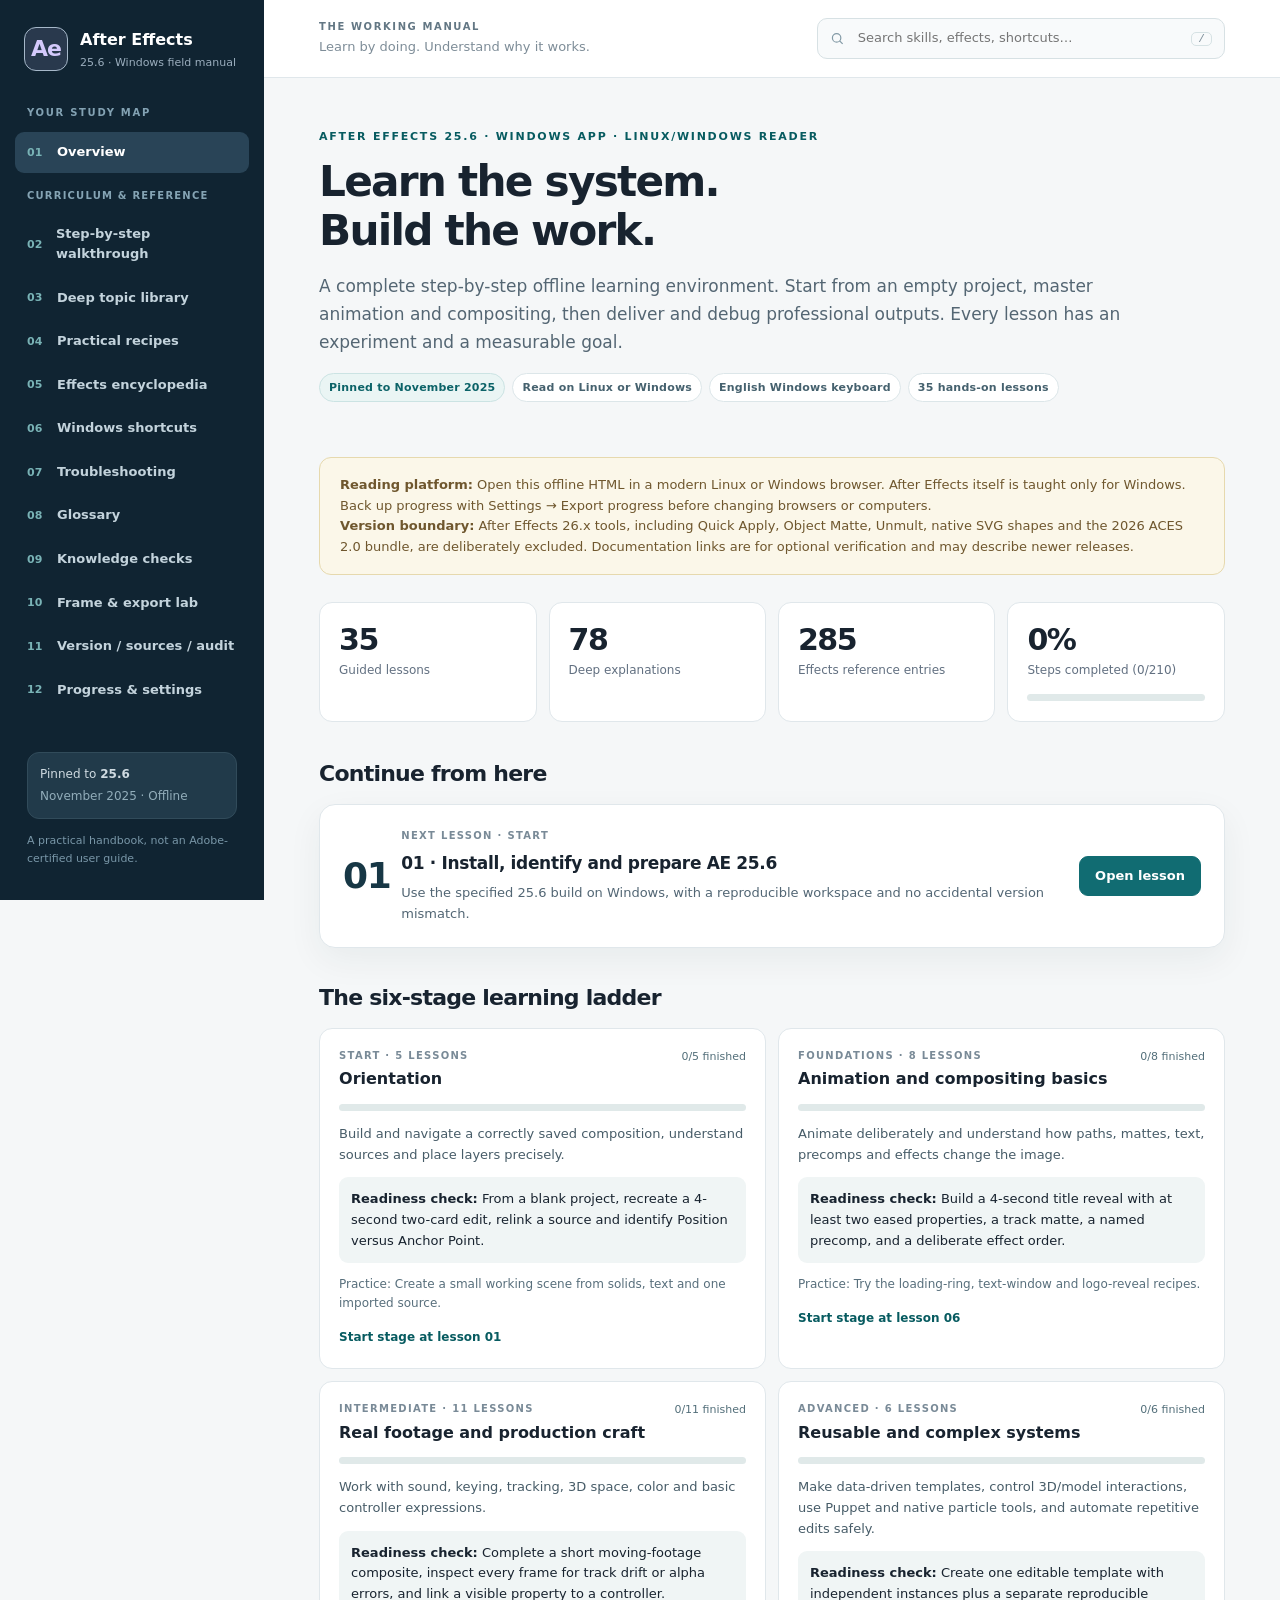
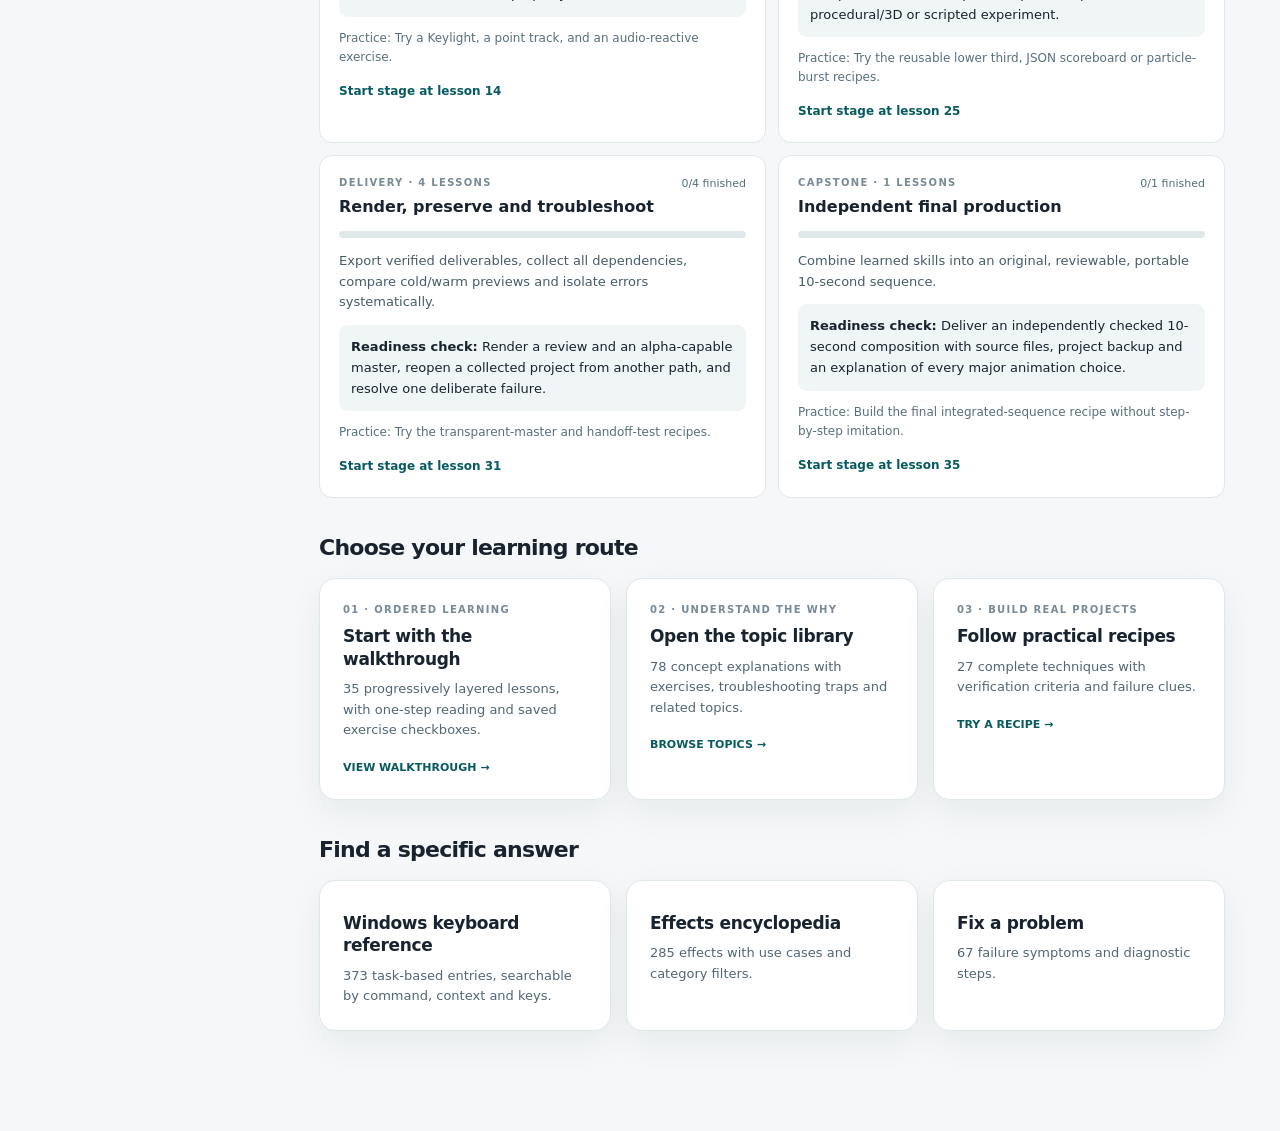
==== index.html @ 51bd1f89 "Initial commit: After Effects 25.6 Windows Manual" ====
<!DOCTYPE html>
<html lang="en">
<head>
<meta charset="utf-8">
<meta name="viewport" content="width=device-width,initial-scale=1">
<meta name="color-scheme" content="light">
<meta name="description" content="Offline After Effects 25.6 training manual, readable on Linux or Windows (After Effects instructions are Windows-only): 35 guided lessons, topics, effects, shortcuts, exercises, quizzes and troubleshooting.">
<title>After Effects 25.6 • Windows Field Manual</title>
<style>:root{--paper:#f5f7f8;--surface:#fff;--ink:#18232f;--muted:#627081;--border:#e0e7eb;--edge:#cbd7dd;--nav:#102432;--navink:#cfdae1;--accent:#137d82;--accent-dark:#075b60;--purple:#7762a6;--warm:#f4efdf;--tag:#eaf4f4;--shadow:0 12px 35px rgba(13,43,54,.06);--radius:16px;--font:15px;color-scheme:light}
*{box-sizing:border-box}html{scroll-behavior:smooth}body{margin:0;background:var(--paper);color:var(--ink);font:var(--font)/1.58 system-ui,-apple-system,"Segoe UI",Arial,sans-serif}a{color:var(--accent-dark);text-decoration:none}a:hover{text-decoration:underline}button,input,select{font:inherit}button{cursor:pointer}button:disabled{cursor:not-allowed;opacity:.45}button:focus-visible,a:focus-visible,input:focus-visible,select:focus-visible,summary:focus-visible{outline:3px solid #e8a653;outline-offset:3px}.skip{position:absolute;top:-60px;z-index:100;background:#fff;padding:10px}.skip:focus{top:10px}
.shell{display:grid;grid-template-columns:264px minmax(0,1fr);min-height:100vh}.sidebar{position:sticky;top:0;height:100vh;overflow-y:auto;background:var(--nav);color:var(--navink);padding:27px 15px 25px;display:flex;flex-direction:column}.brand{display:flex;align-items:center;gap:12px;padding:0 9px 33px}.brand-mark{display:grid;place-items:center;width:44px;height:44px;border:1px solid #a6b8c9;background:#29394d;border-radius:12px;color:#d4c9fb;font-weight:800;font-size:22px;letter-spacing:-1px}.brand strong{display:block;color:#fff;font-size:16px;font-weight:740}.brand small{display:block;color:#9baebe;font-size:11px;margin-top:2px}.sidebar-caption{font-size:10px;color:#83a2b3;letter-spacing:.17em;font-weight:750;margin:0 12px 12px}.nav{display:grid;gap:3px}.nav a{display:flex;align-items:center;gap:11px;padding:10px 12px;border-radius:9px;color:#c3d3dc;font-size:13px;font-weight:550;transition:background .12s}.nav a:hover,.nav a.active{background:#294457;text-decoration:none;color:#fff}.nav .num{font-variant-numeric:tabular-nums;color:#79b3b6;font-size:11px;width:19px}.nav .subnav{margin:12px 12px 7px;color:#85a4b4;font-size:10px;letter-spacing:.12em;font-weight:800}.sidebar-bottom{margin-top:auto;padding:24px 12px 8px}.sidebar-mini{background:#213a4a;border:1px solid #314b5a;border-radius:12px;padding:12px;font-size:12px}.sidebar-mini span{display:block;color:#92adba;margin-top:3px}.sidebar-note{font-size:11px;color:#7997a8;margin-top:13px}
.workspace{min-width:0}.topbar{height:78px;border-bottom:1px solid var(--border);display:flex;gap:22px;align-items:center;justify-content:space-between;background:#fff;padding:0 clamp(23px,4.3vw,78px);position:sticky;top:0;z-index:6}.header-title strong{display:block;font-size:10px;font-weight:800;color:#637784;letter-spacing:.16em}.header-title span{display:block;font-size:13px;color:#7e8d98;margin-top:2px}.search-shell{display:flex;gap:11px;align-items:center;border:1px solid #d7e1e4;border-radius:10px;background:#f8fafb;padding:8px 12px;color:#8299a5;width:min(420px,45%)}.search-shell input{outline:0;border:0;width:100%;background:none;min-width:0;font-size:13px;color:#273742}.search-shell kbd{font:11px ui-monospace,monospace;border:1px solid #d6e2e4;padding:0px 6px;border-radius:5px;color:#7b8d98}.menu-toggle{display:none;border:0;background:none;color:#15313c;font-size:21px}
#main{max-width:1300px;margin:0 auto;padding:50px clamp(23px,4.3vw,78px) 100px;min-height:80vh}.eyebrow{font-size:11px;color:var(--accent-dark);font-weight:800;letter-spacing:.16em;text-transform:uppercase;margin-bottom:13px}.hero{padding-bottom:35px}.hero h1,.heading h1{font-size:clamp(31px,3.3vw,51px);line-height:1.15;letter-spacing:-.042em;max-width:890px;margin:0 0 16px;font-weight:780}.hero p,.heading .lead{font-size:17px;max-width:840px;color:#546673;line-height:1.65;margin:0 0 10px}.heading{margin-bottom:33px}.heading h1{font-size:clamp(30px,3vw,42px)}.pillrow{display:flex;gap:7px;flex-wrap:wrap;margin-top:17px}.pill{font-size:11px;font-weight:750;letter-spacing:.02em;padding:5px 9px;border:1px solid #dce6e9;border-radius:99px;background:white;color:#45616e}.pill.accent{color:#0c6368;background:#eaf5f4;border-color:#cbe3e3}.pill.warning{background:#fbf4e6;color:#825722;border-color:#ecdcb9}.progressbar{height:7px;border-radius:99px;overflow:hidden;background:#e0e9e9}.progressbar span{height:100%;display:block;background:linear-gradient(90deg,#168c91,#58b5a7);transition:width .18s}
.kpis{display:grid;grid-template-columns:repeat(4,1fr);gap:12px;margin:27px 0 38px}.kpi{background:white;border:1px solid var(--border);border-radius:13px;padding:20px 19px}.kpi strong{font-size:30px;display:block;letter-spacing:-.05em;line-height:1.15}.kpi span{font-size:12px;color:var(--muted)}.kpi .progressbar{margin-top:13px}.section-head{display:flex;align-items:end;justify-content:space-between;gap:15px;margin:36px 0 16px}.section-head h2{font-size:22px;line-height:1.25;letter-spacing:-.035em;margin:0}.section-head p{font-size:13px;color:var(--muted);margin:2px 0}.grid{display:grid;grid-template-columns:repeat(2,minmax(0,1fr));gap:15px}.triple{grid-template-columns:repeat(3,minmax(0,1fr))}.card,.paper{background:var(--surface);border:1px solid var(--border);border-radius:var(--radius);box-shadow:var(--shadow)}.card{display:block;padding:23px;color:inherit;transition:transform .12s,border-color .12s}.card:hover{border-color:#b9d5d5;transform:translateY(-1px);text-decoration:none}.card h3{font-size:17px;line-height:1.32;letter-spacing:-.02em;margin:8px 0 9px}.card p{font-size:13px;color:#526674;margin:0}.card .card-foot{margin-top:18px;font-size:11px;color:var(--accent-dark);font-weight:750}.muted{color:var(--muted)}.tiny{font-size:12px;color:var(--muted)}.label{display:block;font-size:10px;text-transform:uppercase;letter-spacing:.13em;color:#798a97;font-weight:800}.paper{padding:26px 29px;margin:16px 0}.paper h2{font-size:21px;letter-spacing:-.02em;margin:0 0 12px}.paper h3{font-size:16px;margin:18px 0 7px}.paper p{margin:0 0 14px;color:#465967}.paper p:last-child{margin-bottom:0}.paper ul{padding-left:20px}.paper li{margin:6px 0}.paper details{border-top:1px solid var(--border);padding:14px 0}.paper details:first-of-type{border-top:0}.paper summary{cursor:pointer;font-weight:700}.paper code,.steps code,.card code,td code{font:12px/1.5 ui-monospace,SFMono-Regular,Consolas,monospace;background:#eff3f5;border:1px solid #e1e6e9;padding:2px 5px;border-radius:4px;color:#244052;overflow-wrap:anywhere}
.timeline-list{display:grid;gap:10px}.lesson-line{border:1px solid var(--border);border-radius:12px;display:grid;grid-template-columns:66px minmax(0,1fr) auto;align-items:center;gap:18px;padding:18px 21px;background:#fff;color:inherit}.lesson-line:hover{border-color:#afd3d3;text-decoration:none}.lesson-line .order{font-weight:800;font-size:14px;color:#81a0a8}.lesson-line h3{font-size:16px;line-height:1.3;margin:0 0 5px}.lesson-line p{font-size:12px;color:var(--muted);margin:0;line-height:1.4}.lesson-line .state{font-size:11px;color:#66818a;font-weight:700;white-space:nowrap}.lesson-line.completed{background:#f4faf8}.lesson-line.completed .state{color:#12806b}.phase{margin:38px 0 12px;font-size:11px;letter-spacing:.14em;font-weight:800;color:#7b859b}.button,.softbutton{border:1px solid #b3ced0;color:#09666b;background:white;padding:9px 15px;border-radius:9px;font-weight:700;font-size:13px}.button{background:#116c72;color:#fff;border-color:#116c72}.button:hover{background:#075d62}.softbutton:hover{background:#e9f4f4}.actions{display:flex;align-items:center;flex-wrap:wrap;gap:10px;margin:20px 0}.breadcrumb{font-size:12px;margin-bottom:17px;color:#658092}.breadcrumb a{color:#12777c}.lesson-head{display:flex;justify-content:space-between;gap:18px;align-items:start}.lesson-head .heading{margin-bottom:16px}.steps{margin:0;padding:0;list-style:none;display:grid;gap:9px}.step{border:1px solid #dce6e8;border-radius:12px;padding:17px 18px;display:flex;align-items:flex-start;gap:13px;background:#fff}.step.done{background:#f3faf7;border-color:#bfdfd7}.step label{display:flex;gap:13px;align-items:flex-start;cursor:pointer;width:100%}.step input{accent-color:#128b7f;margin-top:6px;width:17px;height:17px;flex-shrink:0}.step .step-num{font:700 11px ui-monospace,Consolas,monospace;color:#67838a;padding-top:4px;min-width:24px}.step .step-text{flex:1;font-size:14px;line-height:1.65;color:#2c414d}.step-index{display:inline-block;font-size:12px;color:var(--muted);margin:0 12px}.step-ctrls{display:flex;gap:9px;justify-content:space-between;align-items:center;flex-wrap:wrap;margin:17px 0}.note{border-left:3px solid #b9c6cd;background:#f1f5f6;padding:17px 18px;margin:13px 0;border-radius:0 10px 10px 0;font-size:13px;line-height:1.6}.note strong{display:block;margin-bottom:5px}.note.ok{border-color:#2a9493;background:#edf8f6}.note.caution{border-color:#dcb370;background:#fdf7ed}.note ul{margin:0;padding-left:20px}.checks{display:grid;gap:9px}.checkline{font-size:13px;display:flex;gap:9px;align-items:start}.checkline:before{content:"□";color:var(--accent)}.related{display:flex;flex-wrap:wrap;gap:8px}.related a{display:inline-block;border:1px solid #d2e6e5;background:#f5fbfb;color:#15686c;border-radius:8px;padding:6px 10px;font-size:12px;font-weight:650}.related a:hover{background:#e4f3f1;text-decoration:none}
.docsection{margin-bottom:18px}.docsection h3{margin:0 0 7px;font-size:17px}.docsection p{color:#3e5260;font-size:14px;line-height:1.72;margin:0}.filterbox{display:flex;gap:9px;flex-wrap:wrap;align-items:center;margin:15px 0 25px}.filterbox select,.filterbox input,.calc input,.calc select{border:1px solid #cad9df;border-radius:8px;padding:9px 10px;background:#fff;color:var(--ink);min-width:145px}.filterbox input{flex:1}.result-count{color:var(--muted);font-size:12px;margin-left:auto}.catalog{display:grid;gap:10px}.catalog-item{background:#fff;border:1px solid var(--border);border-radius:11px;padding:17px 20px}.catalog-item h3{margin:0 0 7px;font-size:15px}.catalog-item p{font-size:13px;color:#4b606d;margin:5px 0 0}.catalog-item .label{margin-bottom:7px}.catalog-item .shortcut-key{font:700 12px ui-monospace,Consolas,monospace;background:#e8f1f2;color:#11545d;padding:4px 6px;border-radius:5px;display:inline-block;white-space:normal}.catalog-item .splitrow{display:flex;justify-content:space-between;gap:15px;align-items:start}.catalog-item .splitrow h3{flex:1}.tag-categories{font-size:11px;color:#718d9a;margin-top:10px}.tablewrap{overflow:auto;border-radius:10px;border:1px solid var(--border)}table{border-collapse:collapse;width:100%;font-size:13px;background:#fff}th,td{text-align:left;padding:11px 13px;border-bottom:1px solid #e7ecef;vertical-align:top}th{font-size:11px;color:#536a77;background:#f0f5f6;letter-spacing:.04em}tr:last-child td{border:0}
.diagram{background:#f8fbfb;border-radius:13px;border:1px solid #dae7e8;padding:17px;margin:17px 0;overflow:auto}.diagram svg{display:block;width:100%;height:auto;max-height:250px}.diagram-caption{margin:8px 0 0;color:#596f7b;font-size:12px}.two-col{display:grid;grid-template-columns:minmax(0,1.6fr) minmax(220px,1fr);gap:17px}.sticky{align-self:start;position:sticky;top:105px}.source-list{display:grid;gap:9px}.source-row{border:1px solid var(--border);background:white;border-radius:10px;padding:14px 17px}.source-row strong{font-size:13px;display:block}.source-row span{font-size:11px;color:var(--muted)}.source-row p{font-size:12px;color:#526877;margin:5px 0 0}.legend{display:flex;gap:12px;flex-wrap:wrap;font-size:12px;color:#55717e}.legend span::before{content:'•';color:var(--accent);margin-right:5px}.calc{display:flex;gap:12px;flex-wrap:wrap}.calc label{display:grid;font-size:11px;font-weight:800;letter-spacing:.04em;color:#6e7f8d;gap:6px}.calc input{max-width:180px}.calc output{background:#e9f6f4;display:block;border-radius:10px;padding:15px 19px;font-size:17px;font-weight:750;color:#0c686c;align-self:end}.quiz-option{display:block;border:1px solid var(--border);border-radius:9px;padding:10px 13px;margin:8px 0;cursor:pointer;background:#fff}.quiz-option:has(input:checked){border-color:#84bfc2;background:#f1fafa}.quiz-option input{margin-right:7px;accent-color:var(--accent)}.quiz-result{margin-top:13px;font-weight:700}.quiz-result.correct{color:#127a67}.quiz-result.wrong{color:#a54d2c}.library-intro{margin-bottom:27px}.noticebar{border:1px solid #e6d9ae;background:#fbf7e9;border-radius:12px;padding:17px 20px;margin:20px 0;color:#6f572e;font-size:13px}.toggle{display:flex;gap:8px;align-items:center;font-size:12px;color:#536a78}.toggle input{accent-color:var(--accent)}.section-sep{margin:38px 0 15px;border:0;border-top:1px solid var(--border)}.empty{padding:28px;background:white;border-radius:13px;border:1px solid var(--border);color:var(--muted)}.resultslist{display:grid;gap:9px}.sr-only{position:absolute;left:-9999px}.progress-note{font-size:11px;color:#69808a;margin-top:6px}.callout-feature{display:flex;flex-wrap:wrap;gap:11px;align-items:center}.card-number{font-size:36px;letter-spacing:-.04em;font-weight:850;color:#173745}
body.large-text{--font:17px}body.high-contrast{--ink:#000;--paper:#fff;--muted:#343434;--border:#87949b;--accent:#006b6b;--nav:#000;--navink:#fff}body.high-contrast .card,body.high-contrast .paper{box-shadow:none}
@media(max-width:1100px){.triple{grid-template-columns:repeat(2,minmax(0,1fr))}.kpis{grid-template-columns:repeat(2,1fr)}.two-col{grid-template-columns:1fr}.sticky{position:static}.topbar{gap:12px}}
@media(max-width:790px){.shell{display:block}.sidebar{position:fixed;z-index:12;inset:0 auto 0 0;width:274px;transform:translateX(-105%);transition:transform .18s;box-shadow:0 6px 50px rgba(0,0,0,.23)}body.nav-open .sidebar{transform:translateX(0)}.menu-toggle{display:block}.header-title{display:none}.topbar{height:65px;padding:0 18px}.search-shell{width:auto;flex:1}.search-shell kbd{display:none}#main{padding:29px 17px 75px}.grid,.triple{grid-template-columns:1fr}.hero h1{font-size:34px}.paper{padding:20px 17px}.lesson-line{grid-template-columns:28px 1fr;padding:13px}.lesson-line .state{grid-column:2}.kpis{gap:8px}.kpi{padding:15px}.kpi strong{font-size:25px}}
@media(prefers-reduced-motion:reduce){html{scroll-behavior:auto}*,*:before,*:after{transition:none!important;animation:none!important}}
@media print{.sidebar,.topbar,.menu-toggle,.actions,.filterbox,.step-ctrls,.button,.softbutton{display:none!important}.shell{display:block}#main{padding:5mm 8mm}.paper,.card,.step{box-shadow:none;break-inside:avoid}a{color:#111;text-decoration:none}body{--paper:white}}

/* Progressive six-stage learning ladder; no JavaScript framework or external assets. */
.roadmap-grid{display:grid;grid-template-columns:repeat(2,minmax(0,1fr));gap:12px;margin:15px 0 30px}.roadmap-stage{border:1px solid var(--border);border-radius:13px;background:#fff;padding:19px}.roadmap-stage-top{display:flex;justify-content:space-between;gap:12px;align-items:start}.roadmap-stage h3{font-size:16px;line-height:1.35;margin:5px 0 12px}.roadmap-stage .progressbar{margin:2px 0 13px}.roadmap-stage p{color:#475c68;font-size:13px;margin:0 0 9px}.roadmap-stage .tiny{font-size:12px;color:#586f7c}.roadmap-count{font-size:11px;white-space:nowrap;color:#536f7a}.roadmap-gate{font-size:13px;line-height:1.6;padding:12px;background:#f0f5f5;border-radius:9px;margin:12px 0}.roadmap-link{font-size:12px;font-weight:750;display:inline-block;margin-top:6px}
@media(max-width:850px){.roadmap-grid{grid-template-columns:1fr}}
</style>
</head>
<body>
<a class="skip" href="#main">Skip to content</a>
<div class="shell" id="shell">
 <aside class="sidebar" aria-label="Main navigation">
  <div class="brand"><span class="brand-mark" aria-hidden="true">Ae</span><div><strong>After Effects</strong><small>25.6 · Windows field manual</small></div></div>
  <div class="sidebar-caption">YOUR STUDY MAP</div>
  <nav class="nav" id="nav" aria-label="Guide sections"></nav>
  <div class="sidebar-bottom"><div class="sidebar-mini">Pinned to <strong>25.6</strong><span>November 2025 · Offline</span></div><div class="sidebar-note">A practical handbook, not an Adobe-certified user guide.</div></div>
 </aside>
 <div class="workspace">
  <header class="topbar">
   <button class="menu-toggle" id="toggleMenu" type="button" aria-label="Toggle navigation" aria-expanded="false">☰</button>
   <div class="header-title"><strong>THE WORKING MANUAL</strong><span>Learn by doing. Understand why it works.</span></div>
   <label class="search-shell"><svg viewBox="0 0 24 24" width="17" height="17" aria-hidden="true"><circle cx="11" cy="11" r="7" fill="none" stroke="currentColor" stroke-width="2"/><path d="m16 16 5 5" stroke="currentColor" stroke-width="2"/></svg><input id="globalSearch" type="search" placeholder="Search skills, effects, shortcuts…" autocomplete="off" aria-label="Global search"><kbd>/</kbd></label>
  </header>
  <main id="main" tabindex="-1" aria-live="polite"></main>
 </div>
</div>
<script type="application/json" id="guideData">{"meta":{"name":"After Effects 25.6 — Windows Complete Learning Manual","application":"Adobe After Effects","applicationVersion":"25.6","platform":"Windows","readerPlatforms":["Linux","Windows"],"keyboard":"Default English layout","manualEdition":1,"released":"2025-11-11","guideResearchCutoff":"2026-10-28","offline":true,"provenance":"Adobe release history, 25.x system requirements, Adobe documentation and user-supplied 26.5 topic inventory curated to 25.6"},"stagePlan":[{"phase":"START","name":"Orientation","objective":"Build and navigate a correctly saved composition, understand sources and place layers precisely.","gate":"From a blank project, recreate a 4-second two-card edit, relink a source and identify Position versus Anchor Point.","practice":"Create a small working scene from solids, text and one imported source."},{"phase":"FOUNDATIONS","name":"Animation and compositing basics","objective":"Animate deliberately and understand how paths, mattes, text, precomps and effects change the image.","gate":"Build a 4-second title reveal with at least two eased properties, a track matte, a named precomp, and a deliberate effect order.","practice":"Try the loading-ring, text-window and logo-reveal recipes."},{"phase":"INTERMEDIATE","name":"Real footage and production craft","objective":"Work with sound, keying, tracking, 3D space, color and basic controller expressions.","gate":"Complete a short moving-footage composite, inspect every frame for track drift or alpha errors, and link a visible property to a controller.","practice":"Try a Keylight, a point track, and an audio-reactive exercise."},{"phase":"ADVANCED","name":"Reusable and complex systems","objective":"Make data-driven templates, control 3D/model interactions, use Puppet and native particle tools, and automate repetitive edits safely.","gate":"Create one editable template with independent instances plus a separate reproducible procedural/3D or scripted experiment.","practice":"Try the reusable lower third, JSON scoreboard or particle-burst recipes."},{"phase":"DELIVERY","name":"Render, preserve and troubleshoot","objective":"Export verified deliverables, collect all dependencies, compare cold/warm previews and isolate errors systematically.","gate":"Render a review and an alpha-capable master, reopen a collected project from another path, and resolve one deliberate failure.","practice":"Try the transparent-master and handoff-test recipes."},{"phase":"CAPSTONE","name":"Independent final production","objective":"Combine learned skills into an original, reviewable, portable 10-second sequence.","gate":"Deliver an independently checked 10-second composition with source files, project backup and an explanation of every major animation choice.","practice":"Build the final integrated-sequence recipe without step-by-step imitation."}],"chapters":[{"id":"install","title":"01 · Install, identify and prepare AE 25.6","phase":"START","why":"Use the specified 25.6 build on Windows, with a reproducible workspace and no accidental version mismatch.","steps":["Open Creative Cloud Desktop on Windows. Locate After Effects and check the installed version through Help → About After Effects. The target is 25.6, not 26.x or a Beta build; available older versions depend on Adobe distribution policies.","Before a large project, confirm the Windows 25.x system requirements: a supported 64-bit Windows release, AVX2-capable CPU, enough RAM, disk space and GPU support. In 25.6, OpenCL 2.0 is required where OpenCL is used; older 1.2 support is discontinued.","Start AE and identify Project, Composition viewer, Timeline, Effect Controls, Effects \u0026 Presets, Properties, Preview and Render Queue panels. Hover any panel and tap the backtick key (`) to maximize/restore it.","Choose Window → Workspace, select a standard layout and use Reset to Saved Layout if panels are lost. Use Edit → Preferences to configure auto-save, disk cache and available memory without starving Windows.","Create a dedicated folder such as D:\\AE_Learning\\01_First_Project. Reserve an Assets subfolder, an Output subfolder and a project backup folder. Avoid relying on temporary Downloads files.","Open Edit → Keyboard Shortcuts (Ctrl+Alt+') to verify bindings on your installed version and keyboard layout. Save a custom preset only if you intentionally change a shortcut."],"checks":["I can verify 25.6 and locate every central panel.","I have an organized Windows project folder.","I know where the shortcut editor is."],"experiment":"Break and restore a workspace layout, then find the Timeline and Effects \u0026 Presets in under 30 seconds.","pitfalls":["Current Adobe Help pages show 26.x interface features; they are not proof of 25.6 availability.","Do not delete the disk-cache folder while AE is actively writing to it."],"topics":["interface","version-workflow","performance","project-management"],"sources":["release","history","requirements","shortcuts","memory"],"optional":false,"diagram":"screen"},{"id":"logic","title":"02 · Understand projects, comps, layers and pixels","phase":"START","why":"Build a correct mental model before memorizing commands.","steps":["A .aep project is a container of references, compositions, settings and animation; imported images and video normally remain external files. Save Project is not the same as Collect Files or render.","Create a 1920×1080, 24 fps, 8-second composition with Ctrl+N. Name it 01_LAB. Distinguish composition size, frame rate, duration, pixel aspect ratio and background color; the comp background is not automatically an opaque render layer.","Create a blue solid (Ctrl+Y), a text layer (Ctrl+T in an appropriate context), and an empty shape layer (Layer → New → Shape Layer). Stack order determines which pixels cover which in ordinary 2D.","Select the blue layer: P=Position, S=Scale, R=Rotation, T=Opacity, A=Anchor Point. Use Shift+P to add Position while other properties are displayed, and U for animated properties.","Toggle a layer eye, shy, solo, lock, effects (fx), motion blur and 3D switch. Explain how hiding an entire layer differs from bypassing just its effects. F4 changes switches/modes columns.","Learn the vocabulary: footage item vs footage layer, source vs instance, composition vs precomposition, property vs keyframe, mask vs shape, alpha channel vs opacity, effect vs shape operator."],"checks":["I can describe the project/comp/layer hierarchy.","I can distinguish source items from instances.","I can reveal five transform properties."],"experiment":"Duplicate the blue solid layer twice; assign each instance a different Opacity. Observe that all three layers refer to the same Solid Footage source in the Project panel.","pitfalls":["Pressing a stopwatch that is already active removes its keyframes.","A background color setting does not add opaque pixels to your output."],"topics":["interface","layer-anatomy","coordinates","render-order"],"sources":["help","shortcuts"],"optional":false,"diagram":"layers"},{"id":"assets","title":"03 · Import and inspect footage correctly","phase":"START","why":"Learn what AE assumes when interpreting each media asset.","steps":["Use Ctrl+I to import a PNG with alpha, a JPG, a short constant-frame-rate video, a WAV file and—when available—an image sequence. Check whether the source is a file, sequence or folder.","Double-click footage in Project to open its Footage panel. Compare footage time and frame dimensions with those of your composition. Drag footage into a comp; inspect scaling and frame-rate behavior.","Right-click footage → Interpret Footage → Main. Identify frame rate assumption, field order, pixel aspect ratio and alpha interpretation (straight vs premultiplied); note color options separately.","For an image sequence, select the first frame and use the sequence checkbox only when intended. Verify that frames were numbered without gaps and their order is correct.","Replace a selected layer’s source by Alt-dragging a different source from Project onto the layer. Confirm transform animation and effects remain in place. Distinguish replacing a layer source from replacing a Project item globally.","Make an Assets folder in Project, sort sources and keep originals on disk. If Windows drive letters or source folders change, use Replace Footage to relink the existing Project item; importing the same file again creates a separate item and may leave broken layer references unresolved."],"checks":["I can interpret footage and verify source frame rates.","I can replace footage without losing a layer animation.","I know where a missing-file reference points."],"experiment":"Import a square logo and a wide logo, replace the first with the second using Alt-drag, and observe how the same Scale value affects each.","pitfalls":["Variable-frame-rate recordings can cause erratic time or audio sync; use a constant-frame-rate transcode when needed.","Premultiplied alpha interpreted as straight can cause a dark fringe."],"topics":["import-media","alpha","footage-interpretation","file-management"],"sources":["help","shortcuts"],"optional":false,"diagram":"layers"},{"id":"timing","title":"04 · Read time, frames, trims and the work area","phase":"START","why":"The difference between layer time, source time and comp time prevents silent editing errors.","steps":["In the Timeline, place the current-time indicator (CTI) at exactly 00:00:02:00 at 24 fps. Use Page Up/Page Down to step frames; Shift+Page Up/Down steps ten frames. Read timecode as hours:minutes:seconds:frames.","Use B and N to set an intentionally short work area. Start/stop Preview with Space; observe the Preview panel options. The work area is a range for preview/render control, not a change to source duration.","With CTI at 1 second, select a footage layer and press [ to shift its entire layer bar so the In point meets CTI. Next move CTI to 2 seconds, press Alt+[ to trim the In point without moving the entire layer. Undo twice and compare layer Start Time, In point and source frames.","Use Alt+] to trim the out point, Ctrl+Shift+D to split, Ctrl+D to duplicate, and I/O to jump to a selected layer’s in/out points. Practice knowing which commands change the source span.","Move the Timeline zoom using = / - on the main keyboard. Toggle full-span/single-frame viewing with ;. View one exact source frame, then locate it after shifting the layer.","Set marker(s) to plan beats. A composition marker differs from a layer marker; both differ from a keyframe. Save an experiment copy before drastic trimming."],"checks":["I can step to a specific frame.","I know the distinction between moving, trimming and splitting.","I can define a work area."],"experiment":"Build a 4-second card transition that changes from a blue card to a red card at exactly 48 frames.","pitfalls":["At 24 fps, :23 is the last frame within a numbered second; :24 is not an in-second frame.","The main keyboard 0 and numpad 0 may do different things."],"topics":["frames","timeline","source-time"],"sources":["help","shortcuts"],"optional":false,"diagram":"timeline"},{"id":"transform","title":"05 · Anchor, Position, Scale and parenting","phase":"START","why":"Spatial transforms are predictable once you understand coordinate spaces.","steps":["Draw a 200×200 rectangle in a Shape Layer. Press P to inspect the comp-space Position of the shape layer’s anchor; press A to inspect its layer-space Anchor Point (which may not coincide with the rectangle’s own group center). Changing one is not the same as changing the other.","Move the anchor with the Pan Behind tool (Y). Rotate with R; notice where rotation occurs. To center the anchor within content, test Ctrl+Alt+Home and compare the result with Ctrl+Home, which centers the layer’s anchor in the comp.","Create a Null Object (Ctrl+Alt+Shift+Y). Parent the shape and text to the null using the Parent \u0026 Link pick whip. Move, scale and rotate the null; then inspect each child’s local transform.","Unparent one child and watch its on-screen pose if AE compensates its transform. Explain why parenting does not mean copying Position keyframes or merging layers.","For a 3D layer, Position has three dimensions and rotation/orientation differs from the 2D case. Do not introduce a camera yet; use the 3D switch only for a controlled experiment.","Build a single controller named CTRL_RIG, and do not put unrelated effects on it. Label layers clearly and lock controllers when their position is correct."],"checks":["I can tell anchor and position apart.","I can parent two layers to a null.","I can explain local vs comp coordinates."],"experiment":"Animate the null in a circle while rotating an independently animated child around its own pivot.","pitfalls":["Changing a child parent can alter coordinate interpretation.","Centering a layer and centering its anchor are different commands."],"topics":["coordinates","parenting","3d-intro"],"sources":["help","shortcuts"],"optional":false,"diagram":"coordinates"},{"id":"keys","title":"06 · Create and remove keyframes safely","phase":"FOUNDATIONS","why":"Animate one number correctly before adding complex rigs.","steps":["Add a Position keyframe at time 0 by clicking the stopwatch once. Move to 1 second and drag the object to a new Position. Inspect the two diamonds in the Timeline.","Return to time 0, reveal Opacity with T, set it to 100 and click its stopwatch to create the first Opacity keyframe. Then move to 2 seconds and change Opacity to 0 to create the second key. Without that first keyframe, the change at 2 seconds would simply set a constant value rather than a fade.","Select only one keyframe and press Delete. Rebuild it. To remove all Position keys, click the active stopwatch: observe that every keyframe vanishes and the current value is retained. Undo immediately.","Use U to show only animated properties, UU to show all properties modified from defaults, and K/J to jump visible keyframes/markers.","Use Alt+Shift+P or Alt+Shift+T to add/remove a key at CTI on the appropriate property; this does not toggle the whole property’s animation stopwatch.","Copy two selected Position keyframes, place CTI elsewhere and paste. Note that the first pasted key usually aligns with CTI. Use a separate duplicate layer to compare variations."],"checks":["I can create, move and remove a single keyframe.","I understand the dangerous stopwatch toggle.","I can show only animated properties."],"experiment":"Animate a circle from x=200 to x=1720 in exactly 2 seconds, then fade it in for the first 12 frames.","pitfalls":["Auto-keyframing can enable animation for new properties automatically; leave it off while learning.","Deleting one key is not the same as deactivating the stopwatch."],"topics":["keyframes","timeline"],"sources":["help","shortcuts"],"optional":false,"diagram":"timeline"},{"id":"easing","title":"07 · Design motion with the Graph Editor","phase":"FOUNDATIONS","why":"Good animation depends on velocity and spacing, not just destinations.","steps":["Create Position keyframes 0 and 1 second, 800 pixels apart. Set both Linear, preview, and notice constant perceived speed on a straight path.","Select both keys and press F9 (Easy Ease). Use Shift+F3 to open the Graph Editor. Locate Speed Graph and Value Graph modes; for Position, choosing Separate Dimensions changes the way you can edit curves.","In Speed Graph, make the object accelerate quickly and decelerate gently. Preview and compare. Inspect motion-path dots: dense dots represent smaller distance per sample and hence slower motion.","Make a third middle Position key; separate spatial path curvature (trajectory) from the time interpolation (velocity). A curved path can move at constant speed, and a straight path can ease.","Use Easy Ease In/Out intentionally. For a stepped stop-motion look, test Toggle Hold Keyframe. Observe that Hold is not the same as a slow Bézier curve.","Open Keyframe Velocity (Ctrl+Shift+K) when numerical influence is necessary. Save a tiny file containing three clearly named easing examples."],"checks":["I can explain speed vs value graphs.","I can make linear, eased and hold movement.","I understand spatial vs temporal curves."],"experiment":"Make three identical circles travel 500 px with linear, ease-out and overshoot movement; render a side-by-side comparison.","pitfalls":["Tweaking spatial Bézier handles changes the path rather than temporal easing.","Position Separate Dimensions removes the unified motion path representation."],"topics":["graph-editor","keyframes","motion-design"],"sources":["help","shortcuts"],"optional":false,"diagram":"graph"},{"id":"paths","title":"08 · Draw shapes and parametric shape operators","phase":"FOUNDATIONS","why":"Distinguish vector geometry, paths, styles and per-group transformations.","steps":["Deselect all layers and use Q to draw a rectangle. It creates a Shape Layer. Expand Contents → Rectangle → Rectangle Path, Fill, Stroke, and the shape group’s Transform; compare with the layer’s separate Transform group.","Make an Ellipse and a Polystar with the Q tool cycle. Change parametric Size, Roundness, Points and radii. Do not convert to Bézier until you actually need manual vertices.","Use Contents → Add → Trim Paths and animate End from 0 to 100 on a stroked path. Set Start and Offset to explore moving a dash around a loop.","Use Repeater to create repeated copies of a group. Find Copies, Offset and Transform: Repeater → Position, Rotation, Scale. Explain why changing original geometry affects every repeated instance.","Explore Offset Paths, Pucker \u0026 Bloat, Zig Zag, Twist and Wiggle Paths one at a time. Turn each operator off and on to isolate its effect.","Convert a duplicated parametric path to Bézier; move a vertex with Pen/Selection tools. Try a closed filled shape and an open stroked path to compare filling behavior."],"checks":["I can locate group Transform vs layer Transform.","I can animate Trim Paths and Repeater.","I can choose parametric vs Bézier geometry."],"experiment":"Make a rotating loading indicator consisting of twelve repeated ticks and a Trim Paths ring.","pitfalls":["An empty Shape Layer has no visible pixels.","Shape operators are not in the Effect Controls effects list."],"topics":["shapes","paths","strokes"],"sources":["help","shortcuts"],"optional":false,"diagram":"layers"},{"id":"masks","title":"09 · Understand masks and alpha","phase":"FOUNDATIONS","why":"Transparency has several independent sources, each suited to different work.","steps":["Add a photograph to a comp. Select the photograph and draw a rectangle: it normally creates a mask on the selected layer. Deselect and draw another rectangle: it creates a shape layer. Check the toolbar mask/shape mode.","Press MM to reveal mask groups. For each mask test Mode Add, Subtract, Intersect and None, then change Feather, Expansion and Opacity and invert the mask.","Animate Mask Path over several frames to follow a moving subject. Make simple wide shapes first; excessive vertices are harder to stabilize and maintain.","Set a high feather value, then change layer Opacity separately. Inspect the Alpha channel via Alt+4. A transparent pixel can still have RGB values; alpha determines coverage.","Draw two masks on the same layer; test which mode is used and whether the order changes results. Enable/disable masks independently without deleting their path keys.","Precompose masked imagery and compare the look with and without Collapse Transformations in a controlled vector/precomp case; do not assume the switch is a free quality upgrade."],"checks":["I can create a mask on a selected layer.","I can adjust feather, expansion and modes.","I can inspect actual alpha separately."],"experiment":"Cut a circular window into a photo and animate the window to follow a bouncing ball.","pitfalls":["An animated mask is not a motion-tracked mask until you track it.","High feather is not a cure for poor matte edges."],"topics":["masks","alpha","mattes"],"sources":["help","shortcuts"],"optional":false,"diagram":"alpha"},{"id":"mattes","title":"10 · Use track mattes and blend modes","phase":"FOUNDATIONS","why":"Mattes let one layer control visibility of another without drawing directly on the target.","steps":["Create a text layer above a video layer. In the video layer’s TrkMat column select the text layer as its matte source. Modern AE track mattes can refer to another layer without that matte being directly above the target.","Test Alpha Matte versus Alpha Inverted Matte. Then use a luminance gradient and select Luma Matte versus Luma Inverted Matte. Identify what white, black and grey mean in each mode.","Try a transparent red-to-blue shape as a matte and inspect why its alpha can be constant although its luminance varies dramatically. Convert to grayscale for a predictable luma test.","Use F4 to reveal Switches/Modes where necessary. Compare Normal, Multiply, Screen, Add and Overlay on the same footage with two test layers.","Precompose only when the matte has to become a reusable source or when an effect must operate after the matte. A simple matte relationship does not automatically require a precomp.","Render to a format supporting alpha and verify transparency over a checkerboard outside AE. A matte preview on black is not proof that alpha was exported."],"checks":["I can choose alpha vs luma matte.","I can invert either matte.","I can demonstrate an actual transparent export."],"experiment":"Make a 3-second title reveal in which video is visible only inside moving letters.","pitfalls":["Screen blend mode against black does not create real alpha.","Layer opacity and track-matte coverage multiply in the final composite."],"topics":["mattes","blending","alpha","export"],"sources":["help","shortcuts"],"optional":false,"diagram":"alpha"},{"id":"precomp","title":"11 · Precompositions, nested time and render order","phase":"FOUNDATIONS","why":"Precomps organize work, but also change which operations happen first.","steps":["Select three animated layers and precompose with Ctrl+Shift+C. Name the new comp 02_ICON_UNIT; with multiple selected layers After Effects uses Move all attributes into the new composition. To compare with Leave all attributes, make a separate single-layer footage/solid test (not a shape or text layer), precompose it, and inspect both dialog choices.","Open the precomp and note the inner time, duration, and layer layout. Return to the master comp and alter the precomp layer transform. Inspect whether the inner animation still plays as intended.","Apply Gaussian Blur to a shape, then precompose with different attribute settings; compare effect-before-transform with effect-after-transform. Render order is the reason precomposing can change an effect’s appearance.","In a duplicated test comp, toggle Collapse Transformations on the nested comp. Observe changed transformations, masks, 3D interactions and effect results rather than universally enabling the switch.","Use Time Remapping and an Essential Property only after the nested comp behaves consistently. Name instances uniquely when they need different controls.","Add a short marker on master comp corresponding to a specific event inside the precomp. Document any shifted inner start times and audio synchronization."],"checks":["I can precompose with an intentional attribute choice.","I can explain a changed blur after precomposition.","I can locate inner vs outer time."],"experiment":"Build a lower-third as its own comp, duplicate it twice in a master comp and vary scale/timing without editing the internal artwork.","pitfalls":["Collapse Transformations is not a generic quality switch.","Precompose can change how adjustment layers, 3D and effects interact."],"topics":["precomp","render-order","essential-properties"],"sources":["help","precompose"],"optional":false,"diagram":"layers"},{"id":"text","title":"12 · Typography and animated text selectors","phase":"FOUNDATIONS","why":"Type in motion is a system of characters, paragraphs, layout and animation selectors.","steps":["Use Ctrl+T to create point text with a click and paragraph text by dragging a text box. Test different wrapping, alignment, font weight and paragraph settings in Character/Paragraph.","Make two headings with consistent font family and sizes; use tracking and leading intentionally. Use native text rather than rasterizing type when you need accessibility and later wording changes.","Expand Text → Animate → Position and add an Opacity animator. Open Range Selector → Advanced; compare Based On Characters, Characters Excluding Spaces, Words and Lines.","Animate Range Selector Offset from -100% to 100% to sweep a reveal. Compare Smoothness 0 to 100 and different selector shapes for stepped vs continuous entrances.","Use Text → Path Options when appropriate to put characters along a mask path. A text-on-path system is different from converting text to outlines.","Create two text layers, apply only a few font and style changes, and test 25.4+ copy/paste text formatting where available. Verify the paste action in the text editing context."],"checks":["I can distinguish point and paragraph text.","I can animate words and letters separately.","I can use Range Selector Offset."],"experiment":"Make a 5-second kinetic typography card with per-word emphasis, clean baseline and a safe screen margin.","pitfalls":["Per-character expressions added in 25.0 are different from variable-font axis animation introduced in 26.0.","Using the same keybindings while editing text can trigger text editing commands instead of layer shortcuts."],"topics":["text","text-animator","type-design"],"sources":["help","shortcuts"],"optional":false,"diagram":"layers"},{"id":"effects","title":"13 · Learn effects, order and adjustment layers","phase":"FOUNDATIONS","why":"Effects compute images in sequence, and the order is part of the design.","steps":["Create a solid with Fractal Noise; apply Levels, Tint, Turbulent Displace and Glow in that order. Duplicate the layer and reorder Glow before Levels. Compare the different result.","Open Effect Controls with F3. Rename each effect instance by its purpose. Toggle its fx switch; note that disabling an effect is nondestructive while Ctrl+Shift+E removes all effects from selected layers.","Make an Adjustment Layer (Ctrl+Alt+Y) and apply Curves. Put it above two footage layers; toggle layer order and note which lower pixels it modifies.","Compare an effect applied to a footage layer, the same effect on a precomp, and an effect on an adjustment layer. They do not use identical inputs in all cases.","Open the Effect Manager if a plugin appears missing or disabled. Use Effects \u0026 Presets search rather than assuming every installed effect has an application-wide search launcher; Quick Apply (Ctrl+Enter) is 26.2, not 25.6.","Test effect compatibility at 8, 16 and 32 bpc in Project Settings. An effect may process fewer bit depths or be CPU-only; check supported modes for the actual installed 25.6 effect."],"checks":["I can rearrange effects to change render results.","I understand adjustment layers.","I can distinguish bypass from deletion."],"experiment":"Build a cloudy glow effect with at least four effects; save an Animation Preset for reuse.","pitfalls":["Effects \u0026 Presets search is not the 26.2 Quick Apply launcher.","An effect called a 3D effect does not necessarily create an actual 3D layer."],"topics":["effect-order","effects","adjustment-effects"],"sources":["help","shortcuts"],"optional":false,"diagram":"effects"},{"id":"blur","title":"14 · Blur, glow, noise and depth maps","phase":"INTERMEDIATE","why":"Understand the purpose of blur and procedural textures instead of applying random presets.","steps":["Place Gaussian Blur on a photographic layer. Increase Blurriness and compare Repeat Edge Pixels on/off around the boundaries.","On a duplicate, use Camera Lens Blur and configure lens properties. Compare computational cost and appearance with a Gaussian Blur of similar apparent radius.","Generate a grayscale Fractal Noise texture on another layer. Use Displacement Map to warp a checkerboard; inspect map source channel, Max Horizontal/Vertical Displacement and map resolution.","Try Compound Blur or Camera Lens Blur with a blur/depth map and feathered transitions. A depth map controls *where* blurring occurs; it is not the same as overall lens bokeh settings.","Make a glow source by isolating bright pixels through Levels, then apply Glow with intentional Threshold, Radius and Intensity. Note why adding glow to a full-bright white rectangle washes out the whole scene.","Animate Fractal Noise Evolution and Offset Turbulence. Use it as a texture, matte, displacement driver or blend overlay, checking noise aliasing at final resolution."],"checks":["I can choose ordinary vs lens-like blur.","I can use a grayscale map to deform or blur.","I can keep a glow controllable."],"experiment":"Build a heat-haze transition using Fractal Noise as an animated Displacement Map.","pitfalls":["26.3 Curl Noise is not present in 25.6.","Too much glow can destroy edge contrast and alpha quality."],"topics":["blur","procedural","depth-maps"],"sources":["help","shortcuts"],"optional":false,"diagram":"effects"},{"id":"timefx","title":"15 · Time remap, speed, loops and motion blur","phase":"INTERMEDIATE","why":"Temporal sampling affects motion even when no transform changes.","steps":["Put a clip in a comp. Compare Time Stretch, Time-Reverse Layer (Ctrl+Alt+R), and Time Remapping (Ctrl+Alt+T). Record which changes source speed and which changes the timing of layer keyframes.","Enable Time Remapping on a duplicate and add a middle keyframe to speed up one segment and slow down another. Inspect interpolation: smooth time remapping can freeze or reverse segments.","For looping source playback, locate the final valid source frame and the default end-time key. Remove or adjust the problematic end key before adding loopOut('cycle') to Time Remap if required.","Use Posterize Time on a duplicate to create a stepped frame-rate aesthetic. Distinguish it from changing the *composition* frame rate.","Animate a fast-moving shape. Toggle its Motion Blur switch and the comp’s master Motion Blur switch. Adjust shutter angle and shutter phase under comp Advanced settings; judge at full speed.","Compare native motion blur with CC Force Motion Blur or Pixel Motion Blur where available. Third-party/plugins and frame interpolation may need substantially more rendering time."],"checks":["I can reverse footage and remap it.","I can loop without an extra flash at the seam.","I can enable both motion blur switches."],"experiment":"Create three 2-second strips: smooth moving circle, 12-fps posterized circle and motion-blurred circle.","pitfalls":["Motion blur is not added just because a layer has Position keyframes.","Time Remap source duration endpoints can be off by one visible frame."],"topics":["time-remap","frame-rate","motion-blur"],"sources":["help","shortcuts"],"optional":false,"diagram":"timeline"},{"id":"audio","title":"16 · Audio levels, waveform and reactive graphics","phase":"INTERMEDIATE","why":"AE can synchronize and drive animation from audio, but is not a full DAW.","steps":["Import a WAV with predictable beats. Press L for Audio Levels and LL (two quick taps) for its waveform; use numpad decimal for audio-only preview on a standard keyboard.","Set clear timeline markers at beats. Trim and reposition sound without accidentally offsetting its start relative to animated elements; use the Info panel if needed.","Select audio → Animation → Keyframe Assistant → Convert Audio to Keyframes. Inspect the resulting Audio Amplitude null and Both Channels Slider keyframes.","On a shape’s Scale, Alt+click the stopwatch and use a simple expression driven by the slider. For example: a=thisComp.layer('Audio Amplitude').effect('Both Channels')('Slider'); [100+a*2,100+a*2];.","Smooth noisy values with the smooth() expression when needed or keyframe smoothing, and clamp extreme peaks. Build a minimum scale so silence does not collapse the graphic.","Export a preview and listen to it. Audio playback from the computer can differ from a final encoded render; check that audio output is explicitly enabled in the Output Module."],"checks":["I can reveal an audio waveform.","I can convert audio to control keys.","I can make a shape pulse to audio."],"experiment":"Animate a 5-bar equalizer-like display using five linked or differently remapped audio amplitude values.","pitfalls":["Audio amplitude generated by the assistant is a numerical representation, not a beat classifier.","An audio effect can modify the sound, not just a visible waveform."],"topics":["audio","audio-reactive","expressions"],"sources":["help","shortcuts"],"optional":false,"diagram":"timeline"},{"id":"keying","title":"17 · Green/blue-screen compositing","phase":"INTERMEDIATE","why":"Professional keying separates core opacity, edge detail and spill removal.","steps":["Import evenly lit green-screen footage. Put a contrasting background beneath it, then apply Keylight (1.2) to the footage.","Pick a representative green Screen Colour away from hair/skin. Switch Keylight View to Screen Matte. Adjust Clip Black and Clip White moderately to establish opaque subject and clean background.","Inspect fine hair and semi-transparent material. Use Screen Shrink/Grow and Screen Softness carefully; extreme crushing loses legitimate edge detail.","Add Key Cleaner and Advanced Spill Suppressor after Keylight when useful. Compare suppression modes and check green reflections in grey or skin regions.","Use a garbage mask to eliminate off-screen gear and nonuniform regions before or alongside keying. Use separate inside and edge mattes for challenging footage rather than forcing one setting for every region.","Check the keyed subject against black, white, saturated grey and final intended background. Add light wrap/grade if visually needed, but keep a clean premultiplied edge."],"checks":["I can read the Keylight screen matte.","I can distinguish matte cleanup from spill suppression.","I can inspect alpha on four backgrounds."],"experiment":"Produce a 5-second talking-head composite against a still photograph, with stable hair edges.","pitfalls":["Cranking Clip Black/White removes real fine detail.","Luma matte does not automatically replace chroma keying."],"topics":["keying","alpha","compositing"],"sources":["help","shortcuts"],"optional":false,"diagram":"alpha"},{"id":"tracking","title":"18 · Track a moving point and stabilize motion","phase":"INTERMEDIATE","why":"Tracking turns observations in footage into reusable transformations.","steps":["Select a footage layer and open Window → Tracker. Choose Track Motion. Start with a high-contrast feature that does not rotate out of view; define Feature and Search Regions.","Track forward in small portions and inspect drift. Set the Attach Point thoughtfully; the feature region may move while the attachment stays separately positioned.","Create a Null, set Edit Target to that Null, and Apply the tracking data. Parent a graphic to the null rather than pasting tracking keys into every child.","Enable rotation and scale tracking by using two tracking points when the footage supports stable features. Know that point trackers cannot inherently solve full perspective deformation.","Use Stabilize Motion on a duplicate; note how the image edges move and why you may need scaling/cropping or synthesis for blank edges.","For planar surfaces and perspective replacement, open bundled Mocha AE, track a plane, then send corner-pin data back into AE. Verify the exact Mocha integration commands in the installed plugin version."],"checks":["I can apply a point track to a Null.","I can detect and repair track drift.","I can distinguish point tracking from planar tracking."],"experiment":"Track a moving label onto a high-contrast point on a recorded object for 3 seconds.","pitfalls":["A successful tracker preview can still drift after an occlusion.","Warp Stabilizer is not a simple replacement for perspective planar tracking."],"topics":["point-tracking","mocha","stabilization"],"sources":["help","shortcuts"],"optional":false,"diagram":"coordinates"},{"id":"roto","title":"19 · Roto Brush, Refine Edge and mask tracking","phase":"INTERMEDIATE","why":"Extract moving subjects without the 2026 Object Matte feature.","steps":["Duplicate a video layer and open that layer in the Layer panel, not only the Composition panel. Activate Roto Brush (Alt+W) and create foreground strokes where the intended subject has recognizable edges.","Use Alt with the brush, where supported, to subtract incorrectly selected regions. Identify the base frame and propagate forward/backward through a manageable span.","Scrub the full span and repair frames that drift, especially fast-moving hands, occlusions and hair. Use Refine Edge on semitransparent detail only after the main segmentation is stable.","Adjust Reduce Chatter, Feather, Shift Edge and Decontaminate Edge Colors as warranted, then Freeze propagation for the span. Keep the source footage available; Freeze is not the same as rendering a permanent matte file.","Use Mask Tracking on an appropriately drawn mask for rigid, easy-to-follow objects. If motion is complex, consider manual correction or a separate point/planar track.","Pre-render a clean RGBA intermediate when editing further becomes slow; verify that the output format actually retains an alpha channel."],"checks":["I can roto a 2-second moving subject.","I understand propagation and Freeze.","I can choose mask tracking vs Roto Brush."],"experiment":"Cut a person out of an indoor clip and place a moving procedural texture behind the subject.","pitfalls":["Object Matte was introduced in After Effects 26.2, so 25.6 uses Roto Brush/Refine Edge/Mask Tracking instead.","Freezing a roto span does not replace checking every frame."],"topics":["roto","alpha","mask-tracking"],"sources":["help","shortcuts"],"optional":false,"diagram":"alpha"},{"id":"paint","title":"20 · Paint, clone and Content-Aware Fill","phase":"INTERMEDIATE","why":"Moving from an obvious brush stroke to credible invisible repair requires temporal checking.","steps":["Double-click footage to work in the Layer panel. Use Brush, Clone Stamp and Eraser there; the same tool is not just a normal Comp-view shape brush.","Set a Clone Stamp sampling point with Alt+click. Paint a small patch on a duplicate and test source alignment and stroke duration modes in the Paint panel.","Make a simple repair with painting, then preview over time. A correction that matches one frame can slide or flicker after motion unless properly tracked or the paint is adjusted.","Use a mask around an unwanted object, follow it with keyframes or tracking, and open Window → Content-Aware Fill. Select the appropriate Fill Method and Range, then Generate Fill Layer.","For a difficult frame, create a reference frame in Photoshop (when available) or a suitable still-image editor; fill the defect and return the reference to AE. Manage source paths and regenerated fills.","Evaluate repeated textures, camera motion, shadows and occlusion. Sometimes a clean plate plus planar tracking is more reliable than automated Fill."],"checks":["I can clone a small detail.","I can generate a Content-Aware Fill layer.","I know when to use a tracked clean plate."],"experiment":"Remove a small stationary sticker from a 2-second shot with a moving handheld camera.","pitfalls":["Brush/Clone Stamp stroke duration matters.","Content-Aware Fill may hallucinate repetition or change a texture over time."],"topics":["paint","content-aware-fill","masks"],"sources":["help","shortcuts"],"optional":false,"diagram":"layers"},{"id":"camera","title":"21 · 2.5D parallax, cameras and lights","phase":"INTERMEDIATE","why":"AE 3D layers exist in 3D space, but not every 3D-looking effect behaves as scene geometry.","steps":["Turn on 3D switches for several photos or shape layers and separate them in Z depth. Create a Camera (Ctrl+Alt+Shift+C). Distinguish 1-node and 2-node camera behavior, point of interest, zoom and field of view.","Create a Camera orbit Null and parent the camera to it for controlled moves, or animate camera Position/Point Of Interest intentionally. Use multiple views to check that foreground and background have the desired depth separation.","Add a Light (Ctrl+Alt+Shift+L) and test Material Options on 3D layers. Understand Accepts Lights/Shadows and limitations of the selected 3D renderer.","Switch Project Settings/Composition Advanced 3D renderer only intentionally; Classic 3D, Cinema 4D and Advanced 3D do not have identical feature sets. Test native 3D models where supported.","In After Effects 25.6, select multiple 3D layers to use the shared/single 3D transform gizmo; also inspect View → Default Camera Settings for the new default camera controls.","For camera depth-of-field needs, verify the chosen renderer. 26.3 added in-engine Advanced 3D Depth of Field; do not confuse that newer feature with older camera DOF workflows in other renderers or 2D lens-blur simulations."],"checks":["I can make a 3-layer parallax scene.","I can distinguish renderers and camera types.","I can locate 25.6 shared gizmo controls."],"experiment":"Create a 6-second dolly move through three cut-out images at different Z positions, avoiding obvious image edges.","pitfalls":["2D effects like CC Sphere or 3D Channel effects do not become scene geometry by naming alone.","Advanced 3D renderer feature support differs from Classic 3D."],"topics":["3d-intro","cameras","3d-renderers","3d-models"],"sources":["release","history","help"],"optional":false,"diagram":"coordinates"},{"id":"3dtrack","title":"22 · Camera tracking and screen replacement","phase":"INTERMEDIATE","why":"Choose a scene-solving tool based on camera motion rather than the look of the final effect.","steps":["Use a shot with real parallax: camera moves through a room rather than only rotating from one point. Apply 3D Camera Tracker and allow Analysis/Solving to finish.","Inspect the track points and locate a plausible horizontal plane. Target a triad and create a Solid/Camera or Text/Camera. Check the solved graphic over all frames, not only the initial one.","If the solve is unstable, inspect fast pans, rolling shutter, motion blur, zoom changes, focal length and low-parallax shots. Trim and stabilize the analysis source where justified.","For a planar phone screen, compare Mocha AE corner pin or built-in perspective tracker. Use a high-contrast planar patch, not an assumption that a 3D camera solve will always be superior.","Track a sign or poster, then apply Corner Pin/CC Power Pin to the replacement screen. Control the insert’s color, noise and motion blur to match the plate.","Export a diagnostic video showing the tracker points or a checkerboard overlaid on the final surface; a drifting corner is easier to catch with a grid than with a textured replacement."],"checks":["I can solve a simple parallax clip.","I can choose a planar track for a screen.","I can check perspective replacement on every frame."],"experiment":"Replace a moving phone screen with a checkerboard, then with a custom animated interface.","pitfalls":["3D Camera Tracker will not solve every low-parallax or heavily blurred clip.","Screen corner tracking is not equivalent to full-scene camera recovery."],"topics":["camera-tracker","mocha","perspective"],"sources":["help","shortcuts"],"optional":false,"diagram":"coordinates"},{"id":"color","title":"23 · Color correction, working space and alpha","phase":"INTERMEDIATE","why":"Correct color requires keeping separate input interpretation, working-space math, display, and output.","steps":["In File → Project Settings → Color, compare color-managed versus unmanaged workflows in a small 8/16/32-bpc experiment. Choose an intentional Working Color Space for the target delivery.","Inspect an imported image’s Interpret Footage color settings. When necessary, assign the right input profile; assigning a profile changes interpretation and is not the same thing as changing RGB values with an effect.","Use Lumetri Color, Curves and Levels on a test image. Correct exposure/contrast/white balance first, then make a look. View histograms or scopes where available and compare to a controlled reference.","Understand straight vs premultiplied alpha and RGB in transparent pixels. Remove Color Matting when necessary; a matte halo is not always fixed by globally sharpening an image.","For an OCIO/ACES workflow, select a known supported configuration, interpret input color spaces, preview through a chosen view transform, and set intended output transform. Do not claim native bundled ACES 2.0 configs in 25.6; those arrive in 26.5.","Export a tagged test image/video and compare the rendered file in a color-managed viewer. Different Windows video apps may apply different display transforms; check metadata, not just eye judgment."],"checks":["I know input vs working vs display vs output space.","I can explain 8/16/32 bpc.","I can test alpha against light/dark backgrounds."],"experiment":"Grade the same PNG to neutral in an 8-bpc unmanaged project and a 16-bpc color-managed project; document the differences.","pitfalls":["Increasing bpc does not restore clipped source data.","Do not use an ACES 2.0 feature added in 26.5 as a 25.6 instruction."],"topics":["color","color-depth","ocio","alpha"],"sources":["color","ocio","history"],"optional":false,"diagram":"effects"},{"id":"expressions","title":"24 · Expressions: build a repeatable controller","phase":"INTERMEDIATE","why":"Expressions compute property values; learn safe interfaces before writing complex JavaScript.","steps":["Create a Null named CTRL. Apply Effect → Expression Controls → Slider Control, rename it Speed. On another layer’s Rotation, Alt+click its stopwatch once and enter time*thisComp.layer('CTRL').effect('Speed')('Slider');.","Set Speed to 0, 90 and -45; verify that the graphic stops, rotates clockwise and counterclockwise. Your expression needs a numeric output because Rotation expects a scalar.","On a 2D Position property, enter wiggle(1,20); and compare with value+[Math.sin(time*2)*20,0];. Distinguish nondeterministic-looking wiggle from smooth periodic motion.","Make a 2D Scale expression using [100,100] or [s,s], not a lone scalar. Learn value, time, thisComp, thisLayer, framesToTime(), ease(), linear(), clamp(), loopOut().","Create two expression-linked layers using the pick whip rather than manually typing names, then rename a controller and inspect references. Handle missing effects or source layer changes carefully.","Toggle an expression off without deleting it. Use Animation → Keyframe Assistant → Convert Expression to Keyframes to bake a copy when needed for portability or delivery."],"checks":["I can create a slider-controlled rotation.","I can return the correct value dimension.","I can disable vs delete an expression."],"experiment":"Build one Null with Speed, Amount and Color Control driving a three-layer animated indicator.","pitfalls":["Expressions are not general browser JavaScript; DOM/HTML APIs are unavailable.","An expression controller can introduce a fragile dependency on its layer name."],"topics":["expressions","expression-language","expression-controls"],"sources":["expressions","expressions-basics"],"optional":false,"diagram":"layers"},{"id":"data","title":"25 · Data-driven text and graphics","phase":"ADVANCED","why":"Separate content from animation so recurring work is faster to update.","steps":["Create a small UTF-8 CSV or TSV with name, score and color columns. Import it as data through File → Import and inspect its accessible data properties.","Use expression pick whipping or the available footage data methods to read row values. Start with literal values before adding a drop-down selector or a row index slider.","Create a Score text layer and set Source Text from a suitable string expression. Format numbers deliberately with Math.round(), toFixed() or String() where appropriate.","Build a background rectangle sized to text with sourceRectAtTime(); add horizontal and vertical padding, and inspect left/top offsets to avoid misalignment.","Try importing a small JSON object as footage and reading a nested key by expression using footage('filename.json').sourceData. Keep field names stable and check for missing keys.","Make a reusable template with editable content and named controls. Document what changes without touching timeline keys."],"checks":["I can import one data file.","I can link text to a value.","I can keep animated layout working after the string changes."],"experiment":"Make a three-slide statistics board generated from a CSV, each with an auto-sized number card.","pitfalls":["Imported data schema paths are easy to misaddress: inspect the data structure.","SourceText may contain formatted objects; test with the target 25.6 expression engine."],"topics":["data","expressions","auto-layout"],"sources":["help","shortcuts"],"optional":false,"diagram":"layers"},{"id":"templates","title":"26 · Essential Properties and MOGRT delivery","phase":"ADVANCED","why":"Build assets that another editor can adjust without breaking a controlled design.","steps":["Create a child comp containing a title, subtitle, color plate and simple entrance animation. Open Window → Essential Graphics and select the correct master composition.","Expose editable Source Text, key color controls and a Slider into Essential Graphics. Rename controls clearly, group when appropriate and provide default values.","Nest the child comp twice; inspect Essential Properties for each instance. Change one instance’s title and color while retaining the original child comp and other instance.","Test protected regions for intro/outro timing when building a reusable MOGRT, then stretch a middle region in a deliberately long test comp. Check that animation does not overlap unexpectedly.","Export a Motion Graphics Template (.mogrt) and choose the correct destination; use a video preview where supported. Verify third-party fonts/plugins or expression dependencies.","Open or install the MOGRT in a compatible Adobe workflow where available; test exposed controls, resolution and duration. Retain the original .aep and assets as source of truth."],"checks":["I can expose one editable text property.","I can customize two comp instances.","I know the distinction between a .mogrt and an .aep."],"experiment":"Make a lower-third MOGRT with name, role, primary color and adjustable hold duration.","pitfalls":["MOGRT export cannot magically package every third-party dependency.","Essential Properties are instance overrides, not a replacement for all original animation data."],"topics":["essential-properties","mogrt","precomp"],"sources":["mogrt"],"optional":false,"diagram":"layers"},{"id":"advanced3d","title":"27 · Native 3D models, environments and renderers","phase":"ADVANCED","why":"Use only the mesh and model capabilities actually available in AE 25.6.","steps":["Import a supported 3D model format available to 25.6, including supported GLB/GLTF/OBJ or FBX as applicable to your project/build. Inspect scale, axes, texture material paths and animation playback.","Create a 3D composition using the Advanced 3D renderer. Add an environment light or HDRI for reflections and test an animated environment light (introduced in 25.2).","Check each model’s Material Options, Accepts Lights, Shadows and shadow-catcher workflow. Compare quality/performance options and confirm the actual render, not only Fast Draft.","Use the shared single 3D gizmo on multiple selected 3D layers (25.6 feature) to transform as a group visually. Learn that it changes individual layers; it is not necessarily a persistent parent rig.","Change View → Default Camera Settings (25.6) to adjust the way default/custom views behave. Save a test and inspect composition views before and after.","For geometric primitives, create shapes or use an imported mesh asset. Direct native parametric 3D mesh creation and Substance 3D material support belong to 26.0+, not this manual’s target."],"checks":["I can import one model and light it.","I can test an environment light.","I can identify two 3D features new in 25.6."],"experiment":"Build an 8-second product turntable using a supported 3D model and a controlled camera orbit.","pitfalls":["3D model and material import support varies by format/renderer.","Native parametric mesh creation is not a 25.6 feature."],"topics":["3d-models","3d-renderers","cameras","25-6-features"],"sources":["release","history"],"optional":false,"diagram":"coordinates"},{"id":"puppet","title":"28 · Puppet rigging and deformation","phase":"ADVANCED","why":"Animate flexible artwork without cutting it into dozens of rigid pieces.","steps":["Import a transparent character or ribbon. Duplicate the source and apply Puppet pins to a clean alpha layer while in the relevant Puppet tool mode.","Add pins to stable regions first: base/shoulder, elbow and tip. Move a single pin over time and inspect how the mesh deforms between pins.","Explore Overlap and Starch tools to control drawing order and rigidity in supported Puppet modes. Place pins where the mesh should bend and where it should resist stretching.","Reduce pin counts until you can understand every pin. An over-constrained mesh creates awkward hard bends or almost no visible motion.","Precompose when the Puppet effect needs to move with a separate rigid transform. Compare deform-then-scale with scale-then-deform in your hierarchy.","Render a seamless 2-second loop; inspect pin intersections and anti-aliased alpha edges at every extreme."],"checks":["I can make a simple Puppet mesh.","I can set stiffness/overlap deliberately.","I can animate a clean loop."],"experiment":"Make a waving flag or cartoon arm bend while its base remains fixed.","pitfalls":["Puppet is a deformation tool, not skeletal 3D rigging by itself.","Tiny transparent holes can distort a mesh unexpectedly."],"topics":["puppet","alpha","precomp"],"sources":["help","shortcuts"],"optional":false,"diagram":"layers"},{"id":"particles","title":"29 · Native particle and simulation systems","phase":"ADVANCED","why":"Learn particle emitters, lifetimes and physics controls through measurable experiments.","steps":["Apply CC Particle World to a solid. Find Producer Position and Radius, Birth Rate, Longevity, Particle Type, Velocity, Gravity and Resistance controls.","Set Birth Rate low and Longevity short. Measure how many visible particles appear at once; rough steady count depends on rate × lifetime, though frame integration and fade settings affect the rendered result.","Make a second particle system using CC Particle Systems II. Compare available controls and rendering performance instead of assuming both systems are interchangeable.","Try CC Rainfall or CC Snowfall and then Foam or CC Bubbles. Understand emitter-based versus image-distortion-based animation.","Precompose particle sources when layering glow, blur and mattes. Test whether effect order changes source/particle size or the glow of particles.","Make a 5-second rain field that respects foreground occlusion via track matte and includes variation in size, velocity and blur."],"checks":["I can control birth rate and lifetime.","I can compare native particle tools.","I can matte particles behind an object."],"experiment":"Create a burst that emits for 12 frames, falls under gravity and fades within 3 seconds.","pitfalls":["Particle count is not simply Birth Rate without accounting for particle lifetime.","Some CC effects expose controls in normalized coordinates, not comp pixels."],"topics":["particles","simulations","effects"],"sources":["help","shortcuts"],"optional":false,"diagram":"effects"},{"id":"automation","title":"30 · ExtendScript, scripts and batch workflow","phase":"ADVANCED","why":"Understand which tasks need property expressions and which need application automation.","steps":["Distinguish expressions (a formula on a property, evaluated over time) from ExtendScript/JSX scripts (commands that build or edit project objects). A regular expression cannot import and rename 200 files or create arbitrary layers.","Learn the project object model at a high level: app.project, items, compositions, layers, properties, keyframes, and render queue items. Keep automation scripts narrowly scoped.","Create a reversible experiment: a simple JSX script run through File → Scripts → Run Script File that makes a named solid and saves no files automatically. Review permissions/prefs relevant to scripts before running.","Use undo groups around edits and test on a copy. Always guard the selected item type and active composition before dereferencing it.","For external data, prefer explicit JSON/CSV inputs, deterministic naming and a record of generated assets. Do not put sensitive information inside easily shared project expressions.","Try a batch task such as renaming layers with a prefix or setting comp frame rates only after manually checking the intended targets. Compare before/after project structure."],"checks":["I can distinguish JSX scripts from expressions.","I can describe project item vs layer objects.","I can test scripts safely on a copy."],"experiment":"Write a short JSX script that enumerates comp names and reports them, without changing the project.","pitfalls":["Scripts can alter a project or access files; only run code you understand and trust.","An expression’s JavaScript support is not the same as a script’s API."],"topics":["scripting","expressions","project-management"],"sources":["help","shortcuts"],"optional":false,"diagram":"layers"},{"id":"render","title":"31 · Render Queue, codecs, alpha and audio","phase":"DELIVERY","why":"Choose the output to match its downstream use and verify what the render actually contains.","steps":["Save your project. Select the final composition and use Ctrl+Shift+/ to add it to Render Queue. Inspect Render Settings, Output Module, and Output To separately.","Set a working review output, such as an H.264 MP4 where the installed 25.6 encoder and selected output route support it. Alternatively queue an Adobe Media Encoder output using Ctrl+Alt+M. Do not rely on one codec for every delivery.","For a master or intermediate, choose a high-quality suitable codec such as ProRes or DNxHR (where available), or an image sequence. Specify bit depth, frame rate, color tagging and audio as intended.","For transparency, use a format/codecs that support alpha, select RGB+Alpha, and specify Straight or Premultiplied according to downstream requirements. Standard H.264 MP4 generally does not carry normal AE RGBA transparency.","Render only intended work area or entire comp explicitly. Check that the final frame, 100% resolution, high-quality sampling and motion blur correspond to your delivery requirements.","Open the rendered output in a separate player/editor. Count frames, inspect audio sync, color, alpha and first/last frame. A successful Render Queue status does not certify the file is correct."],"checks":["I can export a review movie and an RGBA master.","I can distinguish render settings vs output module.","I can inspect a render externally."],"experiment":"Deliver one MP4 review, one transparent master or PNG sequence, and a written export checklist.","pitfalls":["Choosing RGB+Alpha does nothing if the selected codec/container cannot carry an alpha channel.","Rendered H.264 export is not the same as saving an editable project."],"topics":["export","codecs","alpha","audio"],"sources":["help","shortcuts"],"optional":false,"diagram":"timeline"},{"id":"collect","title":"32 · Backups, Collect Files and team handoff","phase":"DELIVERY","why":"Keep a project reproducible after assets move or the original editor is unavailable.","steps":["Save the working .aep, then use File → Dependencies → Collect Files to gather used sources into a package. Read the available options and select a dedicated collection folder.","Relocate/copy the collected folder to a different Windows path or drive letter, open the collected .aep and verify it uses collected assets rather than the old disk locations.","Audit installed fonts, effects, scripts, external 3D textures, render destinations, proxies and dynamically linked dependencies. Collect Files is not a guarantee of third-party plugin portability.","Generate an explicit README listing AE version 25.6, frame rates, render settings, color management, input dependencies, licensed assets and any known limitations.","Use versioned project saves such as Project_v001.aep and Increment and Save; maintain automated backups where configured. Restore a backup before trusting the process.","Consider making a high-quality pre-render or flattened proof video for reviewers who cannot open AE. Keep editable project and rendered approval media separate."],"checks":["I can collect and reopen a project from a new path.","I have a dependency manifest.","I can restore a previous project version."],"experiment":"Move the collected package to a different drive/path and re-open all comps without missing-file dialogs.","pitfalls":["Collect Files does not bundle Adobe subscription licenses or every installed plugin.","An .aep file by itself often cannot reproduce a project."],"topics":["project-management","collect-files","export"],"sources":["help","shortcuts"],"optional":false,"diagram":"layers"},{"id":"performance","title":"33 · Performance, memory, cache and proxies","phase":"DELIVERY","why":"Optimize the actual bottleneck instead of deleting caches reflexively.","steps":["Save a slow experiment project. Time a cold preview and a repeated warm preview over the same work area before changing settings.","Set viewer resolution Half or Quarter for fast interaction when appropriate; note that changing view quality does not automatically guarantee a full-resolution final render.","Inspect Edit → Preferences → Memory \u0026 Performance and Disk Cache settings. Reserve adequate RAM for Windows, choose a fast drive with spare capacity, and understand that purging invalidates useful cached frames.","Compare one CPU-bound procedural effect, GPU-accelerated effect, and codec-decoding bottleneck. Watch whether performance changes when an effect switch is turned off.","Use proxy footage or pre-renders for expensive sources and comps when appropriate. Keep a clear replacement/restore path so that final output uses the intended sources.","Check Multi-Frame Rendering and limitations of plugins. For a pathological project, disable suspect third-party effects one at a time and test safe startup rather than assuming the GPU always causes slowdowns."],"checks":["I can separate first render from cached preview.","I can find RAM and disk-cache settings.","I can make a measurable performance comparison."],"experiment":"Create a before/after timing sheet for a 5-second heavy effects comp with two controlled optimization changes.","pitfalls":["Clearing the disk cache can make a project slower temporarily.","A faster SSD does not cure an expensive single-frame effect algorithm."],"topics":["performance","cache","proxies"],"sources":["memory","multiframe"],"optional":false,"diagram":"effects"},{"id":"debug","title":"34 · Diagnose broken results systematically","phase":"DELIVERY","why":"Identify whether a problem is source, interpretation, transform, matte, effect, render or environment.","steps":["When the Comp viewer is black, check active comp, time, layer In/Out, eye, solo, opacity, mask, matte, blend mode and viewer channel before touching effects.","If the result is different after precomposing, compare render order, collapse transformations, effect stacks, adjustment layer scope and color management.","If preview is frozen, disable Caps Lock, inspect Preview settings and work area, then confirm a frame has been rendered. Restart only after a simple reproducible check.","If an effect is missing, inspect Effect Manager, plugin installation, 8/16/32-bpc support and whether it was introduced after 25.6. Replace unsupported features rather than inventing a hidden menu.","If output differs from Comp viewer, compare Render Settings, Output Module, output color space, channel selection, renderer and file playback transform.","Create a reduced reproducible .aep by duplicating the comp and removing half of its layers/effects, repeatedly narrowing the issue. Save before deleting or purging."],"checks":["I can isolate a black-frame cause.","I can compare viewer/render settings.","I can build a minimal reproduction."],"experiment":"Intentionally hide a layer with a matte and an effect, then diagnose the failure in a fixed checklist without random clicking.","pitfalls":["A render queue completion message means the job finished, not that visual, alpha or audio QC passed.","Caps Lock can inhibit viewer updates."],"topics":["diagnostics","missing-effects","alpha","color"],"sources":["help","shortcuts"],"optional":false,"diagram":"screen"},{"id":"capstone","title":"35 · Complete project: 10-second motion graphics composite","phase":"CAPSTONE","why":"Combine foundations, animation, keying, data, effects, sound and export into a repeatable deliverable.","steps":["Create a clearly labeled 1920×1080 24 fps comp called FINAL_10S. Import or generate a 10-second background, a branded shape/title, and short WAV music/sound effects; keep the source files in project Assets.","Build a 2-second introductory title. Use a masked or matted reveal, controlled easing, and motion blur. Keep typography clear and safe from frame edges.","At 2–6 seconds, animate a set of three cards with a Null controller and either a text animator or template-driven properties. Make their timing editable without rebuilding the graphic.","Add a short compositing moment: tracked corner-pin insert, a keyed subject or a clean roto. Do not fake one if source footage is unavailable; use a self-generated shape/matte demonstration and document the substitution.","At 6–9 seconds, finish a procedural transition using Fractal Noise, Displacement Map or Glow. Audio should enter and leave cleanly, and the last second should contain a readable final message.","Audit at Full resolution: typography, alpha edges, layer order, no one-frame flash, camera position, color and clipping. Render a review movie and an archival-quality master; collect project files and write a delivery note."],"checks":["I can deliver a complete timeline.","My project reopens without missing assets.","I can explain every element and effect in the render."],"experiment":"Grade yourself: can you rebuild 80% of the sequence from scratch with your own footage and no tutorial?","pitfalls":["Do not judge a project only by rendered appearance; reproducibility and clean dependencies matter.","Use the exact 25.6 feature set throughout."],"topics":["workflow","capstone","export","project-management"],"sources":["help","shortcuts"],"optional":false,"diagram":"timeline"}],"topics":[{"id":"version-workflow","title":"Version discipline: AE 25.6, not 26.x","category":"Foundations","summary":"A reproducible workflow must target only controls available in the November 2025 release.","sections":[{"title":"Verify the build","text":"After Effects 25.6 shipped in November 2025. Use Help → About After Effects to inspect the installed version. A menu described in 2026 Adobe Help may not exist in 25.6, even if a modern user guide says it is standard."},{"title":"Available by 25.6","text":"25.2 brought improved high-performance playback, HDR preview and FBX import; 25.3 smoother viewer zoom; 25.4 Quick Offset, text formatting copy/paste and CICP metadata; 25.5 mostly fixes; 25.6 the shared 3D gizmo, default camera settings, Tip of the Day and timeline housekeeping."},{"title":"Not available","text":"26.0+ introduces native parametric meshes, new audio Compressor/Gate/Distortion, native SVG shapes, variable-font axes, and Unmult; 26.2 adds Object Matte, Quick Apply and proportional scrubbing; 26.3 adds Curl Noise, improved Mask Tracker, Advanced 3D engine DOF and clipboard-frame capture; 26.5 adds new guides, modern effect labels and ACES 2.0 bundling."}],"experiment":"Search Adobe feature history for a favorite feature and record the version where it first appeared.","pitfalls":["An old After Effects 25.x project may still load in 26.x; that does not mean 26.x features back-port to 25.6."],"related":["interface","25-6-features"],"sources":["release","history","requirements"]},{"id":"25-6-features","title":"What is distinctive about 25.6","category":"Foundations","summary":"Four practical improvements and a major compatibility note.","sections":[{"title":"Shared 3D gizmo","text":"Select multiple 3D layers and use a single viewport gizmo to position, rotate and scale multiple selected layers. It reduces visual clutter; it does not replace Parenting or create a persistent Group object."},{"title":"Default camera settings","text":"View menu allows modifying default-camera behavior for appropriate views. Use this to control perspective when no explicit camera is used or when viewing a custom view, but record the change in a training project."},{"title":"Interface and fixes","text":"Tip of the Day appears when an appropriate viewer is empty/reloaded. Timelines can be closed to the left or right, and 25.6 fixes a large group of project, export and stability defects."},{"title":"GPU boundary","text":"Adobe’s 25.x requirements specify that After Effects 25.6 requires OpenCL 2.0 where OpenCL is applicable, removing support for 1.2 or older. Hardware compatibility matters more than incidental new tool names."}],"experiment":"Make a two-layer 3D scene and operate the joint gizmo, then parent both layers to a Null and describe the difference.","pitfalls":[],"related":["version-workflow","3d-intro"],"sources":["release","requirements"]},{"id":"interface","title":"The Windows After Effects interface","category":"Foundations","summary":"Know the difference between each panel and where focus lives.","sections":[{"title":"Project and composition","text":"The Project panel stores footage, comps and folders. Composition viewer shows a rendered view of one composition at a given time, with guides and on-canvas controls. Double-clicking footage opens the Footage panel; double-clicking a footage layer can open the Layer panel."},{"title":"Timeline and Effects","text":"Timeline hosts layers, track mattes, time spans, properties, expressions, keyframes and graph curves. Effect Controls displays the selected layer’s effect stack; Effects \u0026 Presets is a catalog/search area for available effects and animation presets."},{"title":"Focused shortcuts","text":"A key can mean something else in text editing, painting, a 3D view or a render queue. Ctrl+D duplicates the current selected object in the active context. Click the intended panel and verify selection before using a destructive command."},{"title":"Recover layouts","text":"Use the Window → Workspace menu, reset layouts, hover a panel and press backtick to maximize it. F4 reveals alternate Timeline Switches/Modes columns. Use panel tabs and viewer locks to compare related comps."}],"experiment":"Use only keyboard and workspace menus to locate Project, Preview, Character, Render Queue and Composition panels in 60 seconds.","pitfalls":["A gray blank panel may be a viewer without an open item, not a failed render."],"related":["layer-anatomy","version-workflow"],"sources":["shortcuts"]},{"id":"layer-anatomy","title":"Composition, layer and project hierarchy","category":"Foundations","summary":"Understand nested composition references and editable source instances.","sections":[{"title":"Files are not embedded automatically","text":"An .aep project points to sources and stores transformations and project data. Two layers can reference one source item, and two comps can nest the same precomp; changing the nested original impacts both copies unless overridden."},{"title":"What lives on a layer","text":"A layer has In/Out, transform, masks, effects, blending mode, mattes, switches, parenting, keyframes and other type-specific properties. Effects modify generated pixel data; they are not identical to a shape layer’s Contents operators."},{"title":"Comp settings affect interpretation","text":"Composition FPS defines its frame grid; resolution and pixel aspect determine the render canvas. The footage source has its own interpretation, while the comp layer instance has its own transform and time placement."}],"experiment":"Build two comps sharing a precomp, then alter the shared precomp artwork and observe both.","pitfalls":["Do not assume deleting a layer will delete its Project footage source."],"related":["precomp","import-media","render-order"],"sources":["help"]},{"id":"project-management","title":"Folders, naming and backup policy","category":"Foundations","summary":"Organize projects so someone else can rebuild them.","sections":[{"title":"On disk vs Project panel","text":"A Project folder is metadata inside .aep, not necessarily an OS directory. Keep named Windows folders for Assets, Renders, Cache if desired, Archive and Collected. Backups should be saved outside the active working folder where feasible."},{"title":"Naming schemes","text":"Give comps distinctive prefixes (FINAL_, SCENE_, PRE_, CTRL_) and avoid duplicate or confusing names for controllers used in expressions. Label colors aid navigation but must not be the only source of meaning."},{"title":"Reproducibility","text":"Use File → Dependencies → Collect Files for used source material; also list external fonts, plugins, LUTs, environment assets and scripts. Never claim Collect Files packages plugin binaries or licenses."}],"experiment":"Open an .aep from a moved Collect Files directory after severing access to its original Assets path.","pitfalls":["Save As is not identical to Increment and Save or Collect Files."],"related":["collect-files","missing-effects"],"sources":["help"]},{"id":"import-media","title":"Import formats, sequences and linked files","category":"Foundations","summary":"Always inspect time, channels, format and external dependencies.","sections":[{"title":"Footage vs layer","text":"Importing creates a footage item in Project. Dragging it into a composition creates a layer instance with its own in point, transform and effects. Deleting an instance does not necessarily delete the source item."},{"title":"Sequence and alpha","text":"Numbered images can become one time-based sequence. Check whether alpha is straight or premultiplied; a premultiplied RGB fringe should not be interpreted as an image with independent straight edge colors."},{"title":"Dynamic links and layered PSD/AI","text":"Where supported, import a layered image as Composition — Retain Layer Sizes to keep logical layers. Inspect the anchor and coordinate placement after the import. Dynamic Link/Photoshop/Illustrator updates need the original source app/assets."}],"experiment":"Import a five-frame PNG sequence and then import one frame as still; explain the difference.","pitfalls":["A media path under Downloads can disappear even if .aep continues to exist."],"related":["footage-interpretation","file-management"],"sources":["help"]},{"id":"footage-interpretation","title":"Footage frame rate, alpha and pixel aspect","category":"Foundations","summary":"Bad interpretation can invalidate an otherwise perfect composite.","sections":[{"title":"Frame rates","text":"When footage is interpreted at a different FPS, it may run faster/slower. Time stretch and frame blending are different from reinterpretation. Variable-frame-rate recordings may need transcoding to constant frame rate."},{"title":"Alpha types","text":"Straight/unmatted pixels encode RGB independently of alpha. Premultiplied/matted pixels were already mixed against a matte color; interpreting them incorrectly often creates dark/light halos."},{"title":"Pixel aspect and fields","text":"A non-square pixel interpretation scales geometry, not just final output dimensions. Interlaced fields and separated-fields options matter for legacy broadcast material and can cause combing if interpreted wrong."}],"experiment":"Take an RGBA still, intentionally choose incorrect alpha interpretation, then restore a clean edge.","pitfalls":["Changing footage interpretation can affect every use of that footage item."],"related":["alpha","frames"],"sources":["help"]},{"id":"frames","title":"FPS, timecode and frame alignment","category":"Foundations","summary":"Work in frame counts to avoid off-by-one visual errors.","sections":[{"title":"Timecode","text":"In a 24-fps non-drop-frame composition, 00:00:01:12 means 1.5 seconds. Frames within a second run 00 through 23. The display mode can also show frames rather than timecode."},{"title":"Layer sampling","text":"Source footage at 30 fps inside a 24-fps comp is sampled at the comp frame grid, potentially repeating/dropping frames or using blending. Audio is time-based and should be inspected independently of visual frame matching."},{"title":"Useful arithmetic","text":"Duration seconds = frames / fps. 72 frames at 24 fps = 3 seconds; 100 frames at 25 fps = 4 seconds. Use the guide’s frame calculator to explore rates and offsets."}],"experiment":"Make a four-second comp at 25 fps and label frame numbers 0, 24, 25, 99, 100 with timeline markers.","pitfalls":["Drop-frame timecode applies to appropriate broadcast rates; do not use its punctuation as a universal frame-count formula."],"related":["timeline","source-time"],"sources":["help"]},{"id":"timeline","title":"Layer bounds, work areas and markers","category":"Foundations","summary":"A timeline is several overlapping time systems.","sections":[{"title":"Three positions","text":"The composition playhead indicates comp time; the layer’s bar shows In/Out times in that comp; footage source time indicates which source frame is used. A precomp also has its own inner timeline."},{"title":"Move versus trim","text":"[ and ] reposition entire selected layers to CTI using their In/Out references; Alt+[ and Alt+] trim at CTI. Ctrl+Shift+D splits. These are not equivalent to moving animation keyframes only."},{"title":"Markers and work area","text":"B/N set work area ends for local preview/render planning. Main keyboard digits may navigate numbered comp markers, while numpad keys can select layers or start a preview depending on focus."}],"experiment":"Use one video clip to demonstrate a shift, a trim, a split and a work-area change, and label each in a separate comp.","pitfalls":["Changing the work area does not necessarily change comp duration."],"related":["source-time","frames"],"sources":["shortcuts"]},{"id":"coordinates","title":"Coordinates, anchor points and transforms","category":"Foundations","summary":"Be precise about which point and which coordinate system each value uses.","sections":[{"title":"Anchor versus position","text":"Anchor is in the layer’s own coordinate system; Position specifies the anchor in parent/comp coordinates. Moving an anchor can appear to shift the image unless AE compensates its Position when using Pan Behind."},{"title":"Transform nesting","text":"A shape group has its own Transform inside Contents, plus the layer Transform. A child layer uses parent-space Position; a 3D layer can have X/Y/Z and Orientation as well as Rotation values."},{"title":"Converting positions","text":"Expressions provide toComp(), fromComp(), toWorld(), fromWorld() and related methods for correct cross-coordinate conversion. A direct Position link is only straightforward when both properties share the same coordinate context."}],"experiment":"Find the same corner of a shape before/after parenting and explain why its displayed Position values differ.","pitfalls":["A shape rectangle size is not the same property as layer Scale."],"related":["parenting","expressions"],"sources":["expressions"]},{"id":"parenting","title":"Parenting, nulls and reusable rigs","category":"Foundations","summary":"Use simple controllers to coordinate several layers safely.","sections":[{"title":"Parent-child relationships","text":"A child inherits transforms from its parent but retains independent local animation. Parent to a Null for a clean control layer rather than applying identical Position keyframes to every object."},{"title":"Controllers","text":"Use descriptive names and Expression Controls for user-facing parameters. Parent a child only once in a hierarchy; avoid creating circular dependencies through expressions."},{"title":"Rig safety","text":"Duplicate a rig and check whether expressions reference the duplicated or original controls. Essential Properties are often more suitable for controlled per-instance variation than unstructured cross-comp expressions."}],"experiment":"Build a three-layer clock where the root null travels while a hand rotates independently.","pitfalls":["Parenting a 3D child to a 2D null can have unexpected coordinate behavior; test and document."],"related":["coordinates","essential-properties"],"sources":["help"]},{"id":"keyframes","title":"Keyframes and interpolation","category":"Animation","summary":"A keyframe stores a property value at a specific time.","sections":[{"title":"Recording properties","text":"Enable the stopwatch when you mean to animate. At a new time, editing the value creates an additional key. Changing a static value before enabling a stopwatch does not record a time history."},{"title":"Interpolation","text":"Linear changes at uniform numeric rate, Hold jumps, Bézier allows easing. Rotation angle and 2D Position follow different units, so similar graphs can still produce different perceived motion."},{"title":"Keyframe housekeeping","text":"U reveals keyed properties, J/K navigate visible time events, and Ctrl+Shift+K opens velocity controls. Ctrl-click in a keyframe view is contextual; learn the specific mode before editing."}],"experiment":"Make the same 0-to-100 opacity transition with Linear, Hold and Easy Ease.","pitfalls":["Clicking the active stopwatch deletes all animation for that property."],"related":["graph-editor","motion-design"],"sources":["shortcuts"]},{"id":"graph-editor","title":"Value Graph, Speed Graph and easing","category":"Animation","summary":"Control velocity and rhythm separately from endpoint positions.","sections":[{"title":"Speed vs value","text":"A Value Graph plots the property value over time. A Speed Graph plots the rate of change. A flat speed graph can correspond to a sloped linear position value graph."},{"title":"Influence and handles","text":"Temporal Bézier handles control easing at keys. At a given duration, sharper influence usually shifts which portions of the journey happen quickly versus slowly. The path can remain straight."},{"title":"Spatial keys","text":"Position motion paths have separate spatial Bézier interpolation; a curved trajectory does not guarantee ease. Rove Across Time can redistribute intermediate spatial keys but not arbitrary hold or non-spatial properties."}],"experiment":"Animate three identical dots to the same endpoint with different arrival timing and explain the change in speed graph.","pitfalls":["Do not make a curved spatial path when you only need easing."],"related":["keyframes","motion-design"],"sources":["shortcuts"]},{"id":"motion-design","title":"Timing and design principles for readable motion","category":"Animation","summary":"Make movement communicate hierarchy, not merely demonstrate tools.","sections":[{"title":"Pose and hold","text":"Allow time for reading after a title enters. Motion that never stops is often harder to follow; a clean hold creates hierarchy and reduces attention fatigue."},{"title":"Overlap and anticipation","text":"Offset related layer animation by a few frames using measured timing, not arbitrary random delays. For a 24-fps comp, 6 frames = 0.25 seconds; choose offsets based on readability."},{"title":"Consistent motion language","text":"Keep easing, direction, acceleration and stagger rules reusable across a project. Test at full playback speed and also frame by frame for collisions."}],"experiment":"Build a 3-card entrance with 5-frame staggers and consistent ease-out shapes.","pitfalls":["Excess overshoot can look like accidental jitter rather than controlled energy."],"related":["graph-editor","shapes"],"sources":["help"]},{"id":"shapes","title":"Parametric shapes vs Bézier paths","category":"Animation","summary":"Use the least complicated editable geometry for each job.","sections":[{"title":"Shape structure","text":"Shape Layer → Contents contains groups. Each group may contain path, fill, stroke, group transform and operators; the layer has its own Transform independently."},{"title":"Keep parameters live","text":"Rectangle Path Size and Roundness allow reusable UI-like cards. Polystar Path lets you animate point count and radii. Converting to Bézier gives vertex freedom but sacrifices simple parametric controls."},{"title":"Operators","text":"Trim Paths draws strokes; Repeater duplicates source shapes; Offset Paths grows/shrinks outlines; Pucker \u0026 Bloat distorts forms. They operate in Contents, not standard effects stack."}],"experiment":"Construct a shape-based progress ring, then change its size without redrawing vertices.","pitfalls":["A filled closed path revealed with Trim Paths may not behave like a stroked outline."],"related":["paths","strokes"],"sources":["help"]},{"id":"paths","title":"Masks, shape paths and motion paths","category":"Animation","summary":"Three different kinds of path can look visually similar.","sections":[{"title":"Mask path","text":"A mask path defines visible pixels and has Mode, Feather, Opacity and Expansion. Mask Path keyframes animate that outline, not the layer Position itself."},{"title":"Shape path","text":"A Shape Path defines fill/stroke geometry and can be a live parametric outline or a vertex-editable Bézier curve. It can be copied between compatible path properties in many situations."},{"title":"Motion path","text":"A Position property with spatial animation creates a trajectory whose dots represent temporal samples. Its vertices and handles change spatial travel, while keyframes/Graph Editor define timing."}],"experiment":"Make one letter follow a mask path while a separate shape traces a closed path via Trim Paths.","pitfalls":["Do not assume two visually similar paths have interchangeable parameter types."],"related":["masks","graph-editor"],"sources":["help"]},{"id":"strokes","title":"Shape strokes, Trim Paths and Write-on","category":"Animation","summary":"Choose between drawing geometry and painting pixels.","sections":[{"title":"Stroke types","text":"Shape Stroke is vector line styling inside a Shape Layer. The Stroke effect can reveal a mask path on footage or a solid. Write-on uses paint-like accumulation and has its own timing controls."},{"title":"Dashed paths","text":"A shape stroke can have dashes, caps, joins and taper depending on the shape controls. Trim Paths Start/End define the visible portion of a path, while Offset rotates this visible window."},{"title":"Compositing","text":"To make a tracked outline, first track/animate the path, then generate a stroke, then optionally add Glow. Use a solid or precomp so the stroke has enough output dimensions when necessary."}],"experiment":"Draw a six-stroke icon and animate strokes in a deliberate order.","pitfalls":["Do not use a high-feather mask in place of a designed stroke."],"related":["shapes","paint"],"sources":["help"]},{"id":"masks","title":"Mask modes and feathering","category":"Compositing","summary":"Masks edit layer transparency while preserving source pixels.","sections":[{"title":"Mode logic","text":"Add reveals, Subtract removes, Intersect retains shared area. Inverted changes interpretation. With multiple masks, compositing behavior depends on mode, ordering and the layer’s alpha."},{"title":"Edge controls","text":"Feather produces a soft transition, Expansion dilates/erodes region borders and Mask Opacity scales contribution. Variable/per-vertex feathering can handle nonuniform boundaries."},{"title":"Animated masks","text":"With a selected mask path stopwatch, edit vertices over time. Fewer stable vertices generally track better than dozens of imprecise ones."}],"experiment":"Draw two masks: one additive and one subtractive, then isolate the overlap.","pitfalls":["If masks are invisible, check View → Show Layer Controls; it does not change pixels."],"related":["alpha","mask-tracking"],"sources":["help"]},{"id":"alpha","title":"Alpha, straight RGB and premultiplication","category":"Compositing","summary":"Transparency is separate from visible RGB even when pixels look black.","sections":[{"title":"Representation","text":"An RGBA pixel stores red, green, blue and alpha. Alpha=0 need not force RGB=0 in all representations. In straight alpha, RGB is often intended unmultiplied; premultiplied RGB already contains transparency/color matte interaction."},{"title":"Artifacts","text":"Dark outlines on translucent edges commonly result from misinterpreted alpha or resampling a matte-color-contaminated source. Inspect straight RGB and alpha separately before adding choker/blur."},{"title":"Delivery","text":"A codec/container must carry an alpha plane, and the output module must export RGB+Alpha correctly. Many MP4 H.264 workflows do not carry ordinary RGBA transparency."}],"experiment":"Create a white semi-transparent circle over black, export and test its edge over magenta.","pitfalls":["Using Screen blending for black-backed particles is not identical to producing alpha for downstream editors."],"related":["mattes","export","footage-interpretation"],"sources":["help"]},{"id":"mattes","title":"Alpha/luma track mattes","category":"Compositing","summary":"An independent matte layer controls another layer’s visibility.","sections":[{"title":"Alpha matte","text":"Visible matte alpha determines the target’s coverage. A red opaque matte and blue opaque matte cover equally if both have full alpha."},{"title":"Luma matte","text":"Luminance of a matte determines visibility. Black gives none and white gives full coverage; mid-gray gives partial coverage. Color gradients can behave unlike alpha-only gradients."},{"title":"Flexible setup","text":"Modern track mattes let the target reference an appropriate other layer in the comp. One matte may be reused in more than one place; keep the source named and be aware of comp boundaries."}],"experiment":"Use a checkerboard, a full-alpha red rectangle and a grayscale gradient to compare alpha and luma mattes.","pitfalls":["A mask on the footage and a matte sourced from a different layer are not identical workflows."],"related":["alpha","blending"],"sources":["help"]},{"id":"blending","title":"Layer blend modes and compositing","category":"Compositing","summary":"Blend math changes RGB interaction with layers beneath.","sections":[{"title":"Ordinary compositing","text":"Normal combines pixels by alpha. Multiply darkens based on RGB product; Screen generally lightens; Add sums channels and can clip or exceed normal ranges in high-bit-depth projects."},{"title":"Order matters","text":"A blend mode acts on a layer relative to what has been composited below it. Reordering layers often changes the look, even when no keyframes change."},{"title":"Alpha does not follow automatically","text":"Screening a black-background explosion may visually hide black but does not magically reconstruct fully useful alpha. Check the deliverable’s requirements."}],"experiment":"Composite a bright flare onto black footage with Screen, then try a true RGBA flare and compare downstream alpha.","pitfalls":["Blend modes can behave differently under linear-light color management."],"related":["alpha","render-order"],"sources":["help"]},{"id":"render-order","title":"Effect and transform evaluation order","category":"Compositing","summary":"The order of pixel processing explains why precomps can change results.","sections":[{"title":"Processing chain","text":"A simplified layer flow considers source, masks and effects, transformations, layer styles and compositing. Actual order can vary with layer type, 3D renderer and continuously rasterized/precomp settings."},{"title":"Precompose effects","text":"Moving effects inside versus leaving them outside a precomp can shift which pixels are processed at what scale/geometry. Use two simple controls to prove the cause."},{"title":"Adjustments and nested comps","text":"An adjustment layer affects pixels composited beneath it inside its active group/context. Nesting can change what image it receives and where it is calculated."}],"experiment":"Apply a 20-pixel blur to a 100×100 square, scale 500%, then swap where blur and scale occur.","pitfalls":["Collapse Transformations can change rendering; it should not be turned on reflexively."],"related":["precomp","effect-order"],"sources":["help"]},{"id":"precomp","title":"Precomposition and nested timeline logic","category":"Compositing","summary":"A precomp is a composition used as a layer in another comp.","sections":[{"title":"Two contexts","text":"Inner composition time, resolution, frame rate, layer transforms and effects can all differ from the outer master comp. Time Remapping on outer precomp changes sampled inner time."},{"title":"Move attributes choice","text":"When precomposing, whether attributes move into the new comp changes how/where an effect is evaluated. Test with one blur and one transform rather than memorizing the dialog without context."},{"title":"Maintainable nesting","text":"Keep comp hierarchies shallow enough to inspect. Prefix names, write purposeful notes and avoid accidentally creating expression dependencies across unstable names."}],"experiment":"Build a comp of an animated icon, use it twice, and override only one instance’s timing.","pitfalls":["Do not assume outer frames and inner frames line up without checking frame-rate and start-time behavior."],"related":["render-order","essential-properties"],"sources":["help"]},{"id":"effect-order","title":"The effect stack and control surfaces","category":"Effects","summary":"Each effect consumes the prior rendered result in its layer context.","sections":[{"title":"Processing order","text":"Fractal Noise → Levels → Glow does not necessarily match Fractal Noise → Glow → Levels. The first can threshold which regions glow; the second can recolor/clamp the already glowing output."},{"title":"Effect Controls","text":"Use F3 to inspect, rename and reorder effect instances. The fx switch bypasses individual effects and the layer fx switch bypasses effects as a set; deleting all effects is destructive."},{"title":"Scope","text":"A blur on a source layer differs from a blur on a precomp or an adjustment layer. Effect operating bounds, alpha and precomp render order can change the visible result."}],"experiment":"Reverse two effects on a duplicate layer and explain the changed pixels.","pitfalls":["Do not treat a property expression as an image effect."],"related":["effects","adjustment-effects"],"sources":["effects"]},{"id":"effects","title":"Effects, presets and compatibility","category":"Effects","summary":"Read the difference between native effects, bundled plugins and third-party plugins.","sections":[{"title":"Find capabilities","text":"Effects \u0026 Presets lists installed effects and presets. Different AE releases can add/remove or deprecate items. The Adobe Effect List reports GPU, Multi-Frame Rendering and bpc support for many named effects, but is a rolling document."},{"title":"Predesigned animation","text":"Presets may create multiple effects, text animators or keyframes. Apply them to a disposable layer and inspect what changed before using them on a production layer."},{"title":"Manage failures","text":"If an effect is missing, investigate Effect Manager, plugin licensing, paths, bit depth and OS support. A disabled or obsolete effect can still appear on old layers."}],"experiment":"Apply one animation preset to a temporary text layer, inspect every parameter it added, then rebuild its visual behavior manually.","pitfalls":["An effect may render on CPU even in a GPU-capable composition."],"related":["effect-order","missing-effects"],"sources":["effects"]},{"id":"adjustment-effects","title":"Adjustment layers and global looks","category":"Effects","summary":"Place finishing looks intentionally in a layer stack.","sections":[{"title":"What they sample","text":"Adjustment layers take the composite below within their scope and process it through effects. Use them to keep repeated color/grain/blur calculations under control."},{"title":"Limiting scope","text":"Trim adjustment In/Out, use masks or mattes, or nest intended layers into a precomp so only that result receives the change."},{"title":"Adjustment vs solid","text":"A solid with an effect is still an ordinary image source unless effect/composite settings cause it to act differently. An adjustment layer is a special processing layer."}],"experiment":"Apply Curves to only one card via an adjustment layer mask and compare to a directly applied effect.","pitfalls":["If the adjustment layer is at the bottom of the comp, it cannot affect layers above it as expected."],"related":["blending","render-order"],"sources":["help"]},{"id":"blur","title":"Gaussian, lens and map-driven blur","category":"Effects","summary":"Pick a blur that expresses the actual desired motion/depth.","sections":[{"title":"Ordinary blur","text":"Gaussian Blur is predictable and often economical. Directional Blur resembles linear streaking; Radial Blur simulates radial spin/zoom; Unsharp Mask enhances edges rather than smoothing."},{"title":"Lens look","text":"Camera Lens Blur can shape bokeh highlights and blur-map-dependent focus. It may be more expensive than a Gaussian blur; test representative shots and settings."},{"title":"Blur a matte vs blur an image","text":"Softening a mask/matte edge preserves subject detail differently from blurring the subject RGB itself. Use the channel viewer to see what data changed."}],"experiment":"Create an alpha matte with a 20-pixel soft edge, compare against a 20-pixel Gaussian blur on the actual footage.","pitfalls":["Overblurred matte edges can produce transparent halos with colored source pixels."],"related":["alpha","depth-maps"],"sources":["effects"]},{"id":"procedural","title":"Fractal/Turbulent Noise and displacement","category":"Effects","summary":"Generate repeatable organic texture and use it as a controlled signal.","sections":[{"title":"Noise generator","text":"Fractal Noise exposes a procedural field. Contrast, Brightness, Scale, Complexity and Evolution/Offset Turbulence change pattern appearance and motion."},{"title":"Signal map","text":"Convert noise to useful grayscale and plug into Displacement Map, Compound Blur or matte controls. The map does not need to look beautiful as a layer; its luminance/channel relationship is the important factor."},{"title":"Animation loops","text":"Looping Evolution might not produce a seamless visual loop unless cycling and offset settings are chosen correctly. Check first and last frame against each other."}],"experiment":"Make 3 kinds of noise with identical Evolution speed but different Scale and use each as a Displacement Map.","pitfalls":["Curl Noise first appears in 26.3; it is not a 25.6 effect."],"related":["depth-maps","effects"],"sources":["history"]},{"id":"depth-maps","title":"Displacement, depth and faux 3D","category":"Effects","summary":"Depth maps encode local differences but do not automatically turn an image into geometry.","sections":[{"title":"Grayscale meaning","text":"A depth map typically uses light/dark values to represent a chosen near/far ordering. It is only meaningful when an effect interprets those values with a known range and channel."},{"title":"2D parallax","text":"Use separately cut foreground/background layers, Z positions and a moving camera for actual AE 2.5D parallax. A displacement map instead repositions pixels inside a layer."},{"title":"Map quality","text":"Soft gradients can create smooth wipes or depth-based blur. Abrupt low-resolution boundaries cause distortion and halos; feather the map before it is sampled."}],"experiment":"Create a grayscale radial gradient and use it as a blur map, then as a displacement map; compare interpretations.","pitfalls":["Camera Lens Blur on a map is not Advanced 3D camera depth of field."],"related":["procedural","cameras"],"sources":["help"]},{"id":"time-remap","title":"Time remapping, reversal and loops","category":"Animation","summary":"Resampling a source in time is different from moving keys along a comp timeline.","sections":[{"title":"Source-clock changes","text":"Time Remap keys map comp time to source time. A hold segment samples one source frame repeatedly; a descending segment can reverse the footage."},{"title":"Layer vs keyframe reversal","text":"Time-Reverse Layer reverses the layer source playback; Time-Reverse Keyframes reverses timing of selected animation keys. Use deliberately named test duplicates."},{"title":"Loop frames","text":"The source-duration end time can be one frame after the last visible frame. Fix end keys before applying loopOut('cycle') on a Time Remap property to avoid seam flashes."}],"experiment":"Render a 2-second clip as forward, reverse, freeze and looping examples.","pitfalls":["Video source frames may be interpolated differently depending on frame blending settings."],"related":["frames","motion-blur"],"sources":["shortcuts"]},{"id":"motion-blur","title":"Native motion blur and shutter settings","category":"Animation","summary":"Motion blur communicates movement between discrete frames.","sections":[{"title":"Two switches","text":"Layer Motion Blur switch must be enabled, and the comp master Motion Blur must also be on. Some source/effect types require separate blur solutions."},{"title":"Shutter angle","text":"Larger shutter angle generally creates longer smears relative to frame interval. Shutter phase changes the sampling timing relative to the frame center."},{"title":"Evaluate carefully","text":"Check blur at final frame rate and Full-quality rendering, not only in a low-resolution interactive preview. Camera/3D motion may need renderer-compatible blur."}],"experiment":"Render the same fast-moving square with motion blur off, modest shutter, and long shutter.","pitfalls":["Motion blur cannot repair extremely poor source motion tracking."],"related":["time-remap","export"],"sources":["help"]},{"id":"text","title":"Point/box text, metrics and typography","category":"Text \u0026 data","summary":"Readable type depends on spacing and consistent layout.","sections":[{"title":"Text modes","text":"Point text grows as you type; paragraph text wraps inside a bounding box. Baseline shift, leading, kerning, tracking and paragraph alignment are distinct tools."},{"title":"Design rules","text":"Build with type hierarchy, padding and safe areas. Validate font availability, substitution behavior and variable dimensions of different language strings."},{"title":"Editable workflows","text":"Preserve editable text for templates and handoff. Only convert text to shapes when vertex-specific path animation or flattening is truly required; a shape conversion is no longer a normal editable text string."}],"experiment":"Fit three differently sized names into one title-card layout without manual per-name repositioning.","pitfalls":["Style controls and font metrics can change between installed font versions."],"related":["text-animator","auto-layout"],"sources":["help"]},{"id":"text-animator","title":"Text animators and selectors","category":"Text \u0026 data","summary":"Text animation has selectors inside the text layer hierarchy.","sections":[{"title":"Animator vs source","text":"Source Text defines content. Text → Animate adds a group of animated properties that apply to selected characters, words or lines. The layer Transform moves all characters together."},{"title":"Range selector","text":"Start, End, Offset and Advanced selectors determine which text is affected. Shape, Smoothness and Based On modes can create scans, typewriter-like reveals or per-word emphasis."},{"title":"Expression selector","text":"A custom selector can provide per-character weight values. Use it only when Range or Wiggly Selector cannot express the motion and maintain it carefully."}],"experiment":"Animate each word in a heading by changing only Based On and a range selector’s Offset.","pitfalls":["Variable-font axis animation is a 26.0 addition, not a 25.6 skill."],"related":["text","expression-controls"],"sources":["history"]},{"id":"type-design","title":"Kinetic typography and text clarity","category":"Text \u0026 data","summary":"Text animation is meaningful only when it stays legible.","sections":[{"title":"Sequence hierarchy","text":"Decide which line is primary and which is secondary. Do not animate every word with equal force; use emphasis selectively."},{"title":"Spacing and contrast","text":"Monitor text at target playback size, on a phone-sized viewer when applicable. Check antialiasing, safe zones and contrast on busy plates."},{"title":"Time constraints","text":"Estimate reading time and keep titles visible long enough to understand. Faster keyframes do not automatically make a better design."}],"experiment":"Make an 8-second quote with 2-second line holds, one emphasized word per line, and a consistent baseline.","pitfalls":["Scale bounces can produce text shimmer at small final sizes."],"related":["text","motion-design"],"sources":["help"]},{"id":"audio","title":"Audio preview, sync and output","category":"Audio","summary":"Work with sound deliberately even when AE is not the main editing app.","sections":[{"title":"Layers and waveforms","text":"L reveals levels; LL reveals waveform. Preview shortcuts differ by normal keyboard and numeric keypad. Set markers to real audible onsets instead of guessing from peaks."},{"title":"Sync","text":"Layer shifting, Time Stretch and frame-rate interpretation can all affect where sound aligns with motion. Video footage with variable frame rate can create sync trouble and may need preprocessing."},{"title":"Final QC","text":"Enable audio in the export path and listen to the rendered file. Verify beginning/end fades, clipping and the intended channel mix, not just a loud waveform in Timeline."}],"experiment":"Synchronize three shape pops to audible beats and export with checked audio sync.","pitfalls":["After Effects audio tools do not replace a full multitrack audio editing/mixing environment."],"related":["audio-reactive","export"],"sources":["help"]},{"id":"audio-reactive","title":"Convert Audio to Keyframes workflow","category":"Audio","summary":"Use an audio amplitude slider to drive numeric properties.","sections":[{"title":"Generate amplitude","text":"Use Animation → Keyframe Assistant → Convert Audio to Keyframes. The generated Null holds Left, Right and Both Channels Slider keyframes."},{"title":"Map scale","text":"On Scale, reference Both Channels with an expression and map/clamp it into an appropriate scale range. Use `[s,s]` for 2D scale output, not a bare number."},{"title":"Noise control","text":"Raw amplitude changes rapidly; smooth it or drive sparse pulses to avoid uncomfortable shaking. Add an envelope/falloff rather than directly following every sample."}],"experiment":"Make a circle pulse between 100% and 135% based on a short drum loop.","pitfalls":["Volume level curves do not identify rhythm genre or musical beat positions automatically."],"related":["audio","expression-controls"],"sources":["expressions"]},{"id":"keying","title":"Keylight, spill and edge recovery","category":"Compositing","summary":"Clean keying has separate stages with distinct failure modes.","sections":[{"title":"Source stage","text":"Even lighting and sufficient chroma separation reduce the work of keying. Add a garbage matte so the keyer only processes the relevant area."},{"title":"Alpha stage","text":"Keylight Screen Matte lets you inspect and refine the core silhouette. Avoid clipping all hair detail for a perfectly black background."},{"title":"Edge stage","text":"Key Cleaner, Advanced Spill Suppressor, subtle edge color correction and selective blur improve integration. Test against multiple backgrounds and moving frames."}],"experiment":"Key a person over a dark and a light background, then adjust edges until both look acceptable.","pitfalls":["Green spill suppression is a color correction problem, not only alpha thresholding."],"related":["alpha","masks"],"sources":["help"]},{"id":"roto","title":"Roto Brush and Refine Edge in 25.6","category":"Compositing","summary":"Use the available AI-assisted roto workflow without 26.2 Object Matte.","sections":[{"title":"Layer viewer","text":"Roto Brush strokes are made on a layer in the Layer panel, not drawn as a Composition viewer shape. The initial base frame guides propagation across nearby frames."},{"title":"Propagation and correction","text":"Inspect forward/backward spans, repair slips and use Refine Edge for wispy hair. Freeze after corrections and render check the entire selection range."},{"title":"Tool choice","text":"For a rigid object, a tracked mask or Mocha planar mask may be more efficient than broad Roto Brush propagation. Choose based on edge topology and motion."}],"experiment":"Roto a walking person for two seconds without any abrupt matte popping.","pitfalls":["Object Matte AI selection did not ship until 26.2."],"related":["mask-tracking","paint"],"sources":["history"]},{"id":"point-tracking","title":"Point tracking, attach points and drift","category":"Tracking \u0026 3D","summary":"Understand what one or two tracked features can and cannot tell you.","sections":[{"title":"Feature region","text":"Contains visual detail the tracker matches across frames. Search region defines where it is allowed to search. Attach Point is the actual point used to transfer the solved motion."},{"title":"Motion types","text":"One point provides translation, two points can model more of rotation and scale. Perspective corner changes require an appropriate perspective/planar tracking workflow."},{"title":"Review","text":"Watch each tracked frame for drift. Reducing motion blur, tracking in segments or choosing a more stable high-contrast target can improve results."}],"experiment":"Attach a 30×30 crosshair to a moving shirt button and keep it aligned for 60 frames.","pitfalls":["A search region that is too small will lose a fast-moving feature."],"related":["mocha","stabilization"],"sources":["help"]},{"id":"mocha","title":"Mocha AE planar tracking","category":"Tracking \u0026 3D","summary":"Planar trackers follow a textured surface rather than one point.","sections":[{"title":"Planar region","text":"Define a useful plane, follow stable texture and manage occlusion. Mocha surface corners are not the same thing as the drawn tracking spline."},{"title":"Export/copy","text":"Use the bundled Mocha AE integration’s supported transfer path to Corner Pin or transform data. Check exact plugin UI for the installed Mocha build."},{"title":"Limits","text":"A bent cloth or independently moving object is not one stable plane. Break up the track or choose Roto Brush/manual work rather than forcing a single planar solve."}],"experiment":"Track a poster on a wall and apply a four-corner grid in AE.","pitfalls":["Warp Stabilizer, 3D Camera Tracker and Mocha each solve different geometric problems."],"related":["point-tracking","perspective"],"sources":["help"]},{"id":"stabilization","title":"Warp Stabilizer and camera motion","category":"Tracking \u0026 3D","summary":"Smooth shaky footage without destroying the composition.","sections":[{"title":"What it analyzes","text":"Warp Stabilizer attempts to estimate unwanted motion and compensate it. Method and Smoothness control how aggressive that compensation is."},{"title":"Border strategy","text":"Stabilization often needs crop, scale or synthesized edge pixels; excessive smoothness can distort straight lines. Choose the least invasive method that solves the visible problem."},{"title":"Competing tasks","text":"A shot may first need a camera/point track before stabilization, or the shot may be stabilized only for a masking pass. Preserve an unchanged source for audit."}],"experiment":"Stabilize a ten-second handheld pan and check vertical edges for rubbery warping.","pitfalls":["Do not assume every pan is unwanted motion."],"related":["point-tracking","3d-intro"],"sources":["help"]},{"id":"mask-tracking","title":"Tracked masks vs hand-roto","category":"Tracking \u0026 3D","summary":"Automating vertices is useful only with deliberate quality review.","sections":[{"title":"Best candidates","text":"Fairly rigid textured shapes with predictable motion can be good mask-tracking targets. Large deforming hair edges generally need assisted or manual roto."},{"title":"Key cleanup","text":"Adjust path vertices only where visibly necessary, avoid unnecessary topology changes, and feather in a stable way over time."},{"title":"Fallback","text":"Point/planar trackers can drive a mask transform while a few manual keys adjust localized shape changes."}],"experiment":"Track a moving oval badge for three seconds and correct at least one deliberately induced drift.","pitfalls":["Mask tracking does not infer hidden objects behind an occlusion perfectly."],"related":["masks","roto"],"sources":["help"]},{"id":"paint","title":"Brush and Clone Stamp in Layer panel","category":"Compositing","summary":"Painting has source-time and stroke-duration behavior.","sections":[{"title":"Context","text":"Select a suitable painting tool and work in Layer viewer. Source paint layers and Brush/Clone behavior depend on the Layer panel, Paint and Brushes controls."},{"title":"Temporal strokes","text":"Paint On Transparent and stroke Duration choices determine when and where marks appear. A fixed still frame repair may not remain aligned in later frames."},{"title":"Clone source","text":"Alt+click chooses a clone sampling source. Use small patches, animate/track where necessary and evaluate temporal texture consistency."}],"experiment":"Clone out a one-frame blemish, then expand the correction to ten frames with correct alignment.","pitfalls":["Painting directly on a composited final view is not identical to editing a footage source."],"related":["content-aware-fill","alpha"],"sources":["help"]},{"id":"content-aware-fill","title":"Content-Aware Fill video cleanup","category":"Compositing","summary":"Generate candidate replacement pixels after identifying the actual missing region.","sections":[{"title":"Define hole","text":"Use a tracked/animated mask to specify the region that needs replacement; ensure the correct alpha relationship before opening the Content-Aware Fill panel."},{"title":"Method and reference","text":"Choose the fill method suitable for the motion/texture. Reference Frames can give a clean example when automatic reconstruction struggles."},{"title":"Inspect variation","text":"Review every frame, watching warping, repetition and unwanted edge seams. A tracked clean plate or a more modest crop may be a better answer."}],"experiment":"Remove a small object and render a frame-by-frame contact sheet to catch flicker.","pitfalls":["A good single still frame does not validate a fill over time."],"related":["paint","mask-tracking"],"sources":["help"]},{"id":"3d-intro","title":"2.5D layers and spatial depth","category":"Tracking \u0026 3D","summary":"Position flat layers in 3D space to create depth cues.","sections":[{"title":"Z depth","text":"2D layers occupy the comp plane; 3D layers add Z depth, orientation and material interactions. Move layers by different amounts in Z and view from a moving camera to create parallax."},{"title":"Separate planes","text":"A flattened photograph with all scene depth painted into one raster image cannot magically reveal hidden background behind foreground objects. Cut layers or create suitable gaps and patches."},{"title":"Lighting and renderers","text":"A 3D layer may accept lights/shadows depending on the renderer and its material settings. Use simple flat colors to diagnose shadows before importing textured assets."}],"experiment":"Build a three-plane parallax shot and check visibility of edges at both camera extremes.","pitfalls":["3D enabled layers are not automatically volumetric objects."],"related":["cameras","3d-renderers"],"sources":["help"]},{"id":"cameras","title":"Camera nodes, POI and projection","category":"Tracking \u0026 3D","summary":"Move a camera with intention and inspect results in multiple views.","sections":[{"title":"One- and two-node cameras","text":"A one-node camera can be easier to orient directly. A two-node camera also has a Point of Interest; changing Position without considering POI can produce unexpected aiming changes."},{"title":"Zoom and depth","text":"Camera Zoom and focal length influence framing/perspective, while changing Z distances alters parallax. Do not confuse moving a flat layer closer with scaling it in 2D."},{"title":"Orbit rig","text":"Parent a camera to a Null positioned near the desired pivot for repeatable orbital movement. When editing camera POI, verify how parent transforms interact."}],"experiment":"Build one dolly and one orbit move and label which parameters changed.","pitfalls":["Default Camera is a special view concept, distinct from an explicit camera layer."],"related":["3d-intro","3d-renderers"],"sources":["help"]},{"id":"3d-renderers","title":"Classic 3D, Advanced 3D and Cinema 4D","category":"Tracking \u0026 3D","summary":"Renderer choice defines the 3D features that actually calculate.","sections":[{"title":"Capabilities differ","text":"Advanced 3D supports imported models and advanced shading/material interactions, whereas Classic 3D and Cinema 4D renderer contexts serve different layer/geometry feature combinations."},{"title":"Performance modes","text":"Draft 3D and viewer preview modes trade interactivity for fidelity. Final frames need a deliberate check under the intended renderer and quality settings."},{"title":"Version gate","text":"After Effects 26.3 adds Advanced 3D in-engine depth of field, and 26.0 adds native parametric meshes; keep those out of a 25.6 test even if current Adobe Help screenshots display them."}],"experiment":"Put a native 3D layer in a simple comp and compare which renderer controls are enabled in each mode.","pitfalls":["Render-time behavior can differ significantly from the viewport fast-preview display."],"related":["3d-models","cameras"],"sources":["history"]},{"id":"3d-models","title":"GLTF/GLB/OBJ/FBX and environment lights","category":"Tracking \u0026 3D","summary":"Use imported assets with predictable materials and scale.","sections":[{"title":"Model import","text":"24.x introduced model import and Advanced 3D. 25.2 expanded FBX support and animated environment lights. Check exact supported features and texture naming on the files you actually import."},{"title":"Geometry vs layer","text":"A 3D model layer is a scene object; ordinary 2D effects are not equivalent to editing its mesh/material internals. Use 3D-specific controls and renderer options."},{"title":"Materials and lighting","text":"Use an HDR environment where appropriate, control exposure and orientation, and test shadow reception/casting. A model with missing UV textures may appear uniformly shaded or magenta/default."}],"experiment":"Import a simple neutral cube/GLB, light it, and record size, rotation and texture dependencies.","pitfalls":["Substance SBSAR material workflows arrive with 26.x, not 25.6."],"related":["3d-renderers","color"],"sources":["history"]},{"id":"camera-tracker","title":"3D Camera Tracker and solved scenes","category":"Tracking \u0026 3D","summary":"Recover a camera path only when footage contains enough useful 3D information.","sections":[{"title":"Analysis quality","text":"Good parallax and stable texture help the solve. Rotational-only motion, zoom, rolling shutter and motion blur may weaken results."},{"title":"Ground plane","text":"Choose tracked points that define a meaningful plane. Use a target region to create camera/solid/text and verify the object adheres across the whole shot."},{"title":"Failed solves","text":"Re-evaluate source quality, shot length and lens behavior. For one planar screen replacement, Mocha may be more direct than a full 3D camera solve."}],"experiment":"Track a short handheld room movement, create a ground-plane solid and watch it over 100 frames.","pitfalls":["A solver can produce apparently plausible 3D points while failing the intended insert."],"related":["perspective","mocha"],"sources":["help"]},{"id":"perspective","title":"Corner Pin and perspective insertion","category":"Tracking \u0026 3D","summary":"A four-corner mapping targets planar surfaces.","sections":[{"title":"Planar geometry","text":"A surface defined by four tracked corners can accept an animated screen or sign; corner ordering and transform calibration are critical."},{"title":"Matching","text":"Add appropriate edge softness, brightness, surface tint, noise, source blur and movement to integrate replacement media."},{"title":"Diagnose drift","text":"Use a visible checkerboard or clear colored corners to spot track errors before replacing with a complex UI or text."}],"experiment":"Insert a 640×360 checkerboard onto a moving four-corner plane without visible slippage.","pitfalls":["Perspective warp is not the same as a rigid layer transform with Position/Scale/Rotation."],"related":["mocha","point-tracking"],"sources":["help"]},{"id":"color","title":"RGB, color profiles and grade order","category":"Color \u0026 delivery","summary":"Keep image corrections separate from color-science transforms.","sections":[{"title":"Correction then look","text":"Balance exposure, white point, contrast and saturation consistently before adding a style look. Shot matching becomes harder if each clip begins with arbitrary creative LUTs."},{"title":"Managed project","text":"ICC workflows convert source profiles into a designated working space; OCIO workflows use configured transforms. If working space is None, color management is not working as it would in a managed comp."},{"title":"Viewer vs file","text":"Display color management transforms a working image to the monitor; a rendered output transform targets delivery. These need not use the same profile/transform."}],"experiment":"Export a small test chart as unmanaged and Rec.709-managed files and inspect metadata and appearance.","pitfalls":["Do not assume that turning monitor color management off edits the pixel values."],"related":["ocio","color-depth"],"sources":["color"]},{"id":"color-depth","title":"8/16/32 bpc and floating point","category":"Color \u0026 delivery","summary":"Project math precision differs from codec or source bit depth.","sections":[{"title":"Precision","text":"8 bpc uses integer-like limited steps; 16 bpc provides finer channel precision; 32 bpc floating point supports values outside the display 0..1 range and is common for HDR/linear-light pipelines."},{"title":"No recovered highlights","text":"Changing a clipped 8-bit source to 32 bpc preserves further calculations but cannot restore highlights already clipped in the recording."},{"title":"Effect support","text":"Individual effects may have different 8/16/32 support. Verify through installed effect behavior and Adobe effect documentation before claiming that one effect is universal."}],"experiment":"Apply several Curves operations to a gradient in 8 bpc and 16 bpc and compare visible banding.","pitfalls":["32-bpc floating point project settings alone do not mean the H.264 output becomes 32-bit floating point."],"related":["color","effects"],"sources":["effects"]},{"id":"ocio","title":"OCIO/ACES in a 25.6 project","category":"Color \u0026 delivery","summary":"Use the older available ACES configurations without importing 26.5-specific documentation.","sections":[{"title":"Color engine","text":"Project Settings → Color includes Adobe color managed and OpenColorIO-managed options in supported builds; choose the appropriate engine for the production pipeline."},{"title":"Config and transforms","text":"ACEScg is a working-space concept, not an output display transform. In OCIO choose configuration, source interpretation, working color space, viewing and output correctly."},{"title":"Version boundary","text":"25.6 predates Adobe’s bundled ACES 2.0/OCIO 2.5.1 update in 26.5. A custom externally supplied config needs careful validation and does not justify claiming AE 25.6 has the newer built-in configs."}],"experiment":"Take one sRGB PNG, interpret it correctly in OCIO and export a Rec.709 display-targeted sample.","pitfalls":["Do not accidentally apply a display transform twice, once in an effect and again at output."],"related":["color","export"],"sources":["ocio","history"]},{"id":"expressions","title":"Expression evaluation and safe syntax","category":"Expressions \u0026 data","summary":"A property expression returns one calculated value at each time.","sections":[{"title":"Value vs action","text":"A property expression is computed as the composition renders. It changes a property value; it cannot arbitrarily add layers or save files."},{"title":"Functions","text":"Use time, value, wiggle(), ease(), linear(), clamp(), loopOut(), valueAtTime(), sourceRectAtTime(), toComp() and matching property types. On Position return a 2D/3D array as appropriate."},{"title":"Selection and errors","text":"Alt+click a stopwatch to create/remove an expression; the expression enable/disable switch is safer for temporary comparisons. Enable expression errors and resolve missing referenced effects or layers."}],"experiment":"Link one shape’s Rotation to another shape’s Position X coordinate via a scale mapping.","pitfalls":["A pasted expression can silently refer to the wrong composition when copied across comps."],"related":["expression-language","expression-controls"],"sources":["expressions","expressions-basics"]},{"id":"expression-language","title":"JavaScript-like expressions, coordinates and values","category":"Expressions \u0026 data","summary":"Learn syntax, evaluation, and data dimensions rather than memorizing snippets.","sections":[{"title":"Types","text":"Numbers, arrays and strings differ. A 2D Scale returns `[x,y]`, Opacity returns one number, and Source Text can return a string or a compatible text style object."},{"title":"Property chain","text":"`thisComp.layer('NAME').transform.position` targets a concrete layer in current comp. `effect('Slider Control')('Slider')` reads a specific effect control; effect renaming changes the referenced path."},{"title":"Timing","text":"`time` is seconds, `framesToTime(n)` converts frames at context rate, and `posterizeTime()` alters expression sampling. `loopOut()` normally requires suitable keyed motion."}],"experiment":"Build a scale pulse driven by a Slider and toggle the slider from 0 to 100.","pitfalls":["Variables declared inside an expression are not globally stored between frames."],"related":["expressions","auto-layout"],"sources":["expressions"]},{"id":"expression-controls","title":"Sliders, points, angles, colors and dropdowns","category":"Expressions \u0026 data","summary":"Expose deliberate rig parameters on a named Null.","sections":[{"title":"Control interfaces","text":"Expression Controls include Slider, Angle, Point, Color and other types. A readable named Slider like Swing Degrees is much easier to tune than hardcoded numbers across 12 expressions."},{"title":"Reference correctly","text":"Use the pick whip to generate exact effect/property paths. If a control is deleted or renamed unexpectedly, expressions can error and freeze or use fallback behavior."},{"title":"Defaults and ranges","text":"Although a Slider can store a large range, clamp incoming values in expressions when out-of-range results would cause negative size or absurd motion."}],"experiment":"Make a master controller with Spin, Radius, Tint and Pause, then wire three layers.","pitfalls":["A Slider is not automatically constrained to 0..100; clamp explicitly when required."],"related":["expressions","essential-properties"],"sources":["expressions"]},{"id":"data","title":"CSV, JSON and AE data inputs","category":"Expressions \u0026 data","summary":"Make content replaceable while preserving animation structure.","sections":[{"title":"Formats","text":"CSV/TSV are suitable for flat tables and JSON for structured objects. A successful import does not guarantee the expression path to every nested field is what you assumed."},{"title":"Reference models","text":"`footage('file.json').sourceData` accesses JSON-like imported data; CSV/TSV may expose properties and dataValue access. Use the pick whip and inspect the actual imported shape."},{"title":"Failure modes","text":"Missing fields, wrong numeric types, commas in unquoted CSV fields and unexpected localized separators can break a template. Validate test rows including long names and zeros."}],"experiment":"Render three number cards from a short three-row data file.","pitfalls":["Do not bake confidential contact information into broadly shared MOGRTs without permission."],"related":["auto-layout","mogrt"],"sources":["expressions"]},{"id":"auto-layout","title":"sourceRectAtTime and dynamic card padding","category":"Expressions \u0026 data","summary":"Text changes require layout that uses current bounds rather than fixed-width guessing.","sections":[{"title":"Bounds","text":"`sourceRectAtTime(time,false)` returns a text layer’s current layout bounds including left/top offsets. `width` and `height` are useful for a rectangular background size."},{"title":"Alignment","text":"The text bounding rectangle may be offset relative to anchor/Position. Align background and text in a shared coordinate context, or transform bounds with coordinate-conversion methods."},{"title":"Padding","text":"Add independent horizontal and vertical padding; test long, short and empty text. Set a reasonable maximum width or word wrapping to protect design."}],"experiment":"Build one name badge that gracefully handles a two-letter name and a 30-character name.","pitfalls":["sourceRectAtTime does not automatically reposition a background around the text anchor."],"related":["text","expressions"],"sources":["expressions"]},{"id":"essential-properties","title":"Essential Properties as instance controls","category":"Templates","summary":"Different nested instances can expose and override selected controls.","sections":[{"title":"Master source","text":"Expose useful properties through Essential Graphics from an appropriate master comp; nested instances show the overrides as Essential Properties."},{"title":"Individual versions","text":"A reusable lower-third can use one source comp twice while individual instances have different title and color without altering shared internal animation."},{"title":"Maintainability","text":"Keep exposed properties few and well named. If required properties are missing or expressions refer elsewhere, the template can be difficult to customize."}],"experiment":"Make two instances of a one-source badge and change the name and color independently.","pitfalls":["An override in one instance is not a permanent edit to the original source."],"related":["mogrt","precomp"],"sources":["mogrt"]},{"id":"mogrt","title":"Motion Graphics templates and protected timing","category":"Templates","summary":"A .mogrt is a controlled reusable package, not merely an .aep saved under another extension.","sections":[{"title":"Interface design","text":"Expose controls editors actually need: text, colors, durations and a few positions. Test user error cases and descriptive names before publishing."},{"title":"Timing","text":"Protected Regions allow selected intro/outro sections to remain unchanged when a motion graphics template is retimed. Inspect transitions at minimum/maximum intended durations."},{"title":"Dependencies","text":"Font installations, licensed plugins and expressions can affect an exported template. Verify compatibility with the target editing application where possible."}],"experiment":"Create a 4-second MOGRT with intro, body and outro that maintains its intro/outro in an 8-second test.","pitfalls":["A render or media proxy does not preserve MOGRT editability."],"related":["essential-properties","collect-files"],"sources":["mogrt"]},{"id":"puppet","title":"Puppet deformation and mesh setup","category":"Effects","summary":"Use pinned deformable geometry for flexible illustration and cutout work.","sections":[{"title":"Pins and triangles","text":"Pin positions deform an underlying mesh, which is generated according to source alpha and tool settings. Put stable pins at joints/support points, not one pin per pixel."},{"title":"Rig controls","text":"Overlap determines which portions move in front/behind in relevant puppet modes; Starch stiffens a region. Test with a flat fill and no extra glow/blur to see deformation clearly."},{"title":"Looping","text":"For a 2-second cycle, match first/last pin poses and smooth speed. Test outlines at each extreme for holes or crumpled triangles."}],"experiment":"Rig an arm with shoulder, elbow and wrist pins; make a clean wave.","pitfalls":["A Puppet effect is not an automatic bone solver with awareness of anatomy."],"related":["shapes","render-order"],"sources":["help"]},{"id":"particles","title":"Particles, emitters and simulation","category":"Effects","summary":"Keep rate, lifespan, force and size separate.","sections":[{"title":"Population","text":"Approximate live particle count at steady state = rate × lifetime, with caveats for frame sampling and survival settings. Changing Longevity and Birth Rate together can double-count a desired density."},{"title":"Movement","text":"Initial velocity, Gravity, Resistance and emitter position define trajectories. Explore physics controls one at a time, keeping all others constant."},{"title":"Integration","text":"A particle effect usually renders into the source layer’s context. For multiple depths, duplicate/precompose particle elements and use masks, mattes and lighting/glow appropriately."}],"experiment":"Build one spark emitter lasting 0.5 seconds with 2 seconds of fading particles.","pitfalls":["Many native particle effects are 2.5D images, not real shaded 3D particles."],"related":["effects","effect-order"],"sources":["effects"]},{"id":"simulations","title":"Other simulation and stylize effects","category":"Effects","summary":"Effects may generate pixels, distort existing pixels or simulate pseudo-physics.","sections":[{"title":"Families","text":"Shatter and CC Pixel Polly break pixels into chunks; CC Ball Action makes a point/ball grid; Foam/CC Bubbles generate liquid/bubble impressions; Turbulent Displace warps the existing source."},{"title":"Use by goal","text":"Choose a particle emitter for autonomous moving pieces, Displacement Map for controlled deformation, and a texture/pixelation effect for stylized source conversion."},{"title":"Parameter discovery","text":"Find each effect’s exact 25.6 parameter list in installed Effect Controls and Adobe effect-specific documentation. The guide cannot truthfully specify parameters for every bundled/third-party revision."}],"experiment":"Recreate the same stylized logo breakdown using Shatter and CC Pixel Polly; compare limitations.","pitfalls":["Effects can be visually similar but have different layer size, sampling or cache behaviors."],"related":["particles","procedural"],"sources":["effects"]},{"id":"export","title":"Render Queue decisions and preflight","category":"Color \u0026 delivery","summary":"Choose deliverable-first settings and verify the resulting asset.","sections":[{"title":"Choose output","text":"H.264 review media differs from editing mezzanine or RGBA master. Decide dimensions, frame rate, color space, audio, alpha and destination before opening Output Module."},{"title":"Render Settings","text":"Quality, resolution, frame blending, motion blur and time span are render decisions. Output Module chooses container, codec, channels, depth, audio, file path and color conversion."},{"title":"Verification","text":"Inspect the first, middle and last frames; play the complete audio; check output resolution, fps, file size and alpha in an external consumer. Record the settings with the deliverable."}],"experiment":"Deliver three variants of the same comp and document why each is appropriate.","pitfalls":["Do not rely on an MP4 H.264 file for transparency."],"related":["codecs","alpha","color"],"sources":["help"]},{"id":"codecs","title":"Containers, codecs, sequences and masters","category":"Color \u0026 delivery","summary":"Understand what the extension can and cannot promise.","sections":[{"title":"Container vs codec","text":"An .mp4 or .mov container can hold specific encoded video and metadata depending on the selected codec. ProRes/DNxHR/PNG/EXR differ in compression, color bit depth and alpha support."},{"title":"Image sequences","text":"A numbered PNG/EXR sequence preserves individual frames and may be resilient to interrupted renders, at the cost of many files and more management. Verify channel and color settings."},{"title":"Review vs mezzanine","text":"A small H.264 review is convenient; a high-quality intra-frame master or sequence is better for multiple rounds of effects/grading where supported by the pipeline."}],"experiment":"Render one 5-second RGBA element as a PNG sequence and confirm it recomposites cleanly in a fresh comp.","pitfalls":["Setting alpha in an output module cannot add a channel that a format lacks."],"related":["export","alpha"],"sources":["help"]},{"id":"collect-files","title":"Collect Files and portability","category":"Color \u0026 delivery","summary":"An independently openable archive is the real deliverable test.","sections":[{"title":"Collection","text":"File → Dependencies → Collect Files copies referenced sources under chosen options and prepares a project. Confirm which proxies, unused items and plugin dependencies are included or omitted."},{"title":"Missing files","text":"Use Replace Footage and search folders to relink. Record stable relative subdirectories and verify no source still points to the old workstation."},{"title":"Team handoff","text":"Attach a README, screenshot/proof render and font/plugin list. Embed licensed third-party files only where your license permits."}],"experiment":"Reopen the collected copy with the original media drive disconnected.","pitfalls":["A linked external Photoshop/Illustrator asset can be missing even when the project opens."],"related":["project-management","export"],"sources":["help"]},{"id":"performance","title":"RAM, disk cache and preview rate","category":"Troubleshooting","summary":"Decide whether the bottleneck is decoding, rendering, memory or output.","sections":[{"title":"Cold vs warm preview","text":"The first pass calculates and caches frames. A replay may be far faster; changing a property can invalidate cached regions. Time only like-for-like comparisons."},{"title":"RAM and cache","text":"Memory preferences reserve RAM for other apps. Disk cache stores reusable intermediate frames on local storage; purging makes cached work disappear and may make the next playback slower."},{"title":"Multiframe","text":"When effects/plugins and resources permit, multi-frame rendering can render independent frames in parallel. Its gain depends on the shot, CPU, GPU, memory and media constraints."}],"experiment":"Time two previews before/after turning off an expensive effect; record whether the change helps cold and warm runs.","pitfalls":["Do not blindly assign all RAM to AE at Windows’ expense."],"related":["cache","proxies"],"sources":["memory","multiframe"]},{"id":"cache","title":"Cache levels, purging and invalidation","category":"Troubleshooting","summary":"A cached preview is reused work, not a permanently rendered file.","sections":[{"title":"Viewer vs memory","text":"Green/blue cache indicators and preview panels tell you about cached ranges and conditions. Preview may re-render after color/render setting changes even when footage is unchanged."},{"title":"Disk vs RAM","text":"RAM cached frames are short-lived; persistent disk cache may survive a restart for eligible intermediates. The exact behavior depends on source/effect and cache settings."},{"title":"When to purge","text":"Purge only for a diagnostic reason, corruption or disk management; capture a baseline first. Running out of free disk space can produce errors unrelated to the actual comp design."}],"experiment":"Change only one Glow parameter and observe which frames need rerendering.","pitfalls":["A preview cache does not substitute for a verified final exported master."],"related":["performance","diagnostics"],"sources":["memory"]},{"id":"proxies","title":"Proxies, pre-renders and fast preview","category":"Troubleshooting","summary":"Substitute cheaper pixels while retaining an exact source of truth.","sections":[{"title":"Footage proxies","text":"Assign a lower resolution/quality proxy to complicated sources and clearly indicate which file is active. Some export paths may use source or proxy depending on settings."},{"title":"Pre-render","text":"For a computationally expensive nested composition, generate a high-quality render, then substitute it for iteration. Keep original comps and a versioned render path."},{"title":"Final review","text":"Before delivery verify source/proxy switch and any downsampled raster effect resolutions. A Quarter view is a performance choice, not proof of final sharpness."}],"experiment":"Produce a small proxy of a 4K clip, edit a 1080 comp, and verify which frames use proxy vs original.","pitfalls":["A proxy can hide scaling or codec artifacts that appear in the full-quality source."],"related":["performance","export"],"sources":["help"]},{"id":"diagnostics","title":"A structured debug decision tree","category":"Troubleshooting","summary":"Reduce a failure to one reproducible cause.","sections":[{"title":"Picture missing","text":"Check active viewer, comp time, video switch, In/Out span, alpha, mask, matte, opacity, solo/shy, 3D camera, effect stack and codec decoding."},{"title":"Picture incorrect","text":"Compare ungraded sources, then source interpretation, effect order, color working/display/output transforms, precomp switches and full-quality render."},{"title":"Performance failure","text":"Test a short work area, one expensive layer, one plugin at a time and a different source codec. Do not diagnose a whole project only from the CPU/GPU model name."}],"experiment":"Take a deliberately broken comp and identify the exact stage that makes it wrong.","pitfalls":["Multiple small causes can compound; one switch may not solve everything."],"related":["missing-effects","cache"],"sources":["help"]},{"id":"missing-effects","title":"Missing plugins, effects and unsupported version","category":"Troubleshooting","summary":"A project can load without having the effect that produced a previous render.","sections":[{"title":"Diagnose source","text":"Check built-in Effects \u0026 Presets, Effect Manager, installed add-on version, licensing, Windows-only plugin paths and whether the effect debuted in 26.x."},{"title":"Avoid false fixes","text":"A missing plugin is not repaired by renaming an arbitrary different effect. Preserve the original project, replace intentionally, and compare the new render against a reference."},{"title":"Compatibility","text":"32-bpc, GPU acceleration, renderers and external plugin versions vary. Some old effects are marked Obsolete but may load older compositions for compatibility."}],"experiment":"Simulate missing effect by disabling one installed effect instance, save a test and document the visual fallback.","pitfalls":["Do not attempt to run a 26.x-native project element inside 25.6 and assume it will downgrade."],"related":["diagnostics","version-workflow"],"sources":["effects","history"]},{"id":"scripting","title":"ExtendScript and project automation","category":"Advanced","summary":"Build deterministic and reversible changes from scripts.","sections":[{"title":"Object hierarchy","text":"JSX/ExtendScript scripts use the AE scripting API: application, project, items, compositions, layers, properties and render queue. This differs from time-evaluated expressions."},{"title":"Safety","text":"Use try/finally/undo groups, validate active project/item types and test on a versioned copy. Avoid unreviewed scripts from unknown sources."},{"title":"Repeatability","text":"Use explicit comp names, prefixes and logs. Keep external input CSV/JSON stable and back up files before automatic relinking, renaming or rendering."}],"experiment":"Write a no-op JSX report listing current comp names and save its result outside the source .aep.","pitfalls":["JSX scripting is distinct from modern browser JavaScript modules or Node package installs."],"related":["expressions","project-management"],"sources":["help"]},{"id":"file-management","title":"Missing media, absolute paths and Windows storage","category":"Troubleshooting","summary":"Drive letters and renamed folders can silently disrupt a project.","sections":[{"title":"Paths","text":"If imported files move on disk, AE’s Project items can become missing. Relink footage from Project with Replace Footage, and inspect affected duplicates/sequences."},{"title":"Cache vs original","text":"Disk cache is disposable processed data; imported source assets are not. Do not delete Assets because AE cached a preview."},{"title":"Pack and transfer","text":"Collect Files with source folders, then test the collected copy by opening it from a different folder. Include any external audio, fonts, 3D textures and LUT references."}],"experiment":"Rename an asset folder in Windows Explorer, observe the missing footage, and relink correctly.","pitfalls":["A project opened successfully can still have one or more missing media items."],"related":["collect-files","project-management"],"sources":["help"]},{"id":"workflow","title":"Repeatable production and QC workflow","category":"Capstone","summary":"Tie the individual skills into a dependable result.","sections":[{"title":"Define output first","text":"Agree on resolution, FPS, duration, codec, color, audio, alpha and revision rules before building layered animation. This determines composition settings and source requirements."},{"title":"Build in passes","text":"Block the story and timing, then implement graphics and track/roto, then add color, simulation and audio, finally handle render settings and QC."},{"title":"Review every layer of delivery","text":"A clean .aep, collected assets, fonts/plugins manifest, proof render and verified master are separate deliverables. Keep revision notes and a known-good prior version."}],"experiment":"Create a one-page checklist you can apply to any new client motion graphics job.","pitfalls":["A single green check mark in Render Queue is not complete quality assurance."],"related":["capstone","export","project-management"],"sources":["help"]},{"id":"capstone","title":"Final self-assessment and future practice","category":"Capstone","summary":"Demonstrate independent ability rather than recall of one memorized recipe.","sections":[{"title":"Foundations","text":"Build and animate a three-layer shape composition without referring to menus. If you need the guide, identify the exact missing concept rather than rewatching unrelated tutorials."},{"title":"Compositing and effects","text":"Make one alpha matte, one chroma key/rotoscope, one procedural transition, a controller-based rig and a correctly managed render."},{"title":"Maintenance","text":"Reopen a collected project on a different path, diagnose one deliberately missing source, and explain why later-version shortcuts do not apply in your installed build."}],"experiment":"Complete the 35th lesson, then modify three visual decisions without following the original exact steps.","pitfalls":["A certificate is not meaningful without repeatable hands-on work."],"related":["workflow","diagnostics"],"sources":["help"]},{"id":"source-time","title":"Footage source time vs comp time","category":"Foundations","summary":"Which source frame appears depends on interpretation, layer start, time stretch and remapping.","sections":[{"title":"Comp clock","text":"The timeline CTI measures time in the active composition. A source clip's first visible frame may be offset if the layer has an adjusted start time, In/Out or stretch."},{"title":"Remapped clock","text":"Time Remap keys specify the source timestamp to sample at a comp time. A reverse or freeze segment changes footage source sampling without moving the layer bar."},{"title":"Nested clocks","text":"A precomp layer samples an inner composition time; frame rates may differ, and fractional times can be involved. Always compare displayed source and comp frame counts."}],"experiment":"Make a clip show its original second 3 at comp second 1 without modifying the original media.","pitfalls":["Source time must not be confused with keyframe timing."],"related":["time-remap","timeline"],"sources":["help"]},{"id":"frame-rate","title":"Frame-rate conversion and temporal sampling","category":"Foundations","summary":"Source FPS, composition FPS and output FPS are separate choices.","sections":[{"title":"Source interpretation","text":"Interpret Footage defines assumed source rate for certain media. Changing this is not the same as placing a 30-fps clip in a 24-fps comp."},{"title":"Sampling","text":"Compositions evaluate frames at their own FPS and may repeat/drop/blend sources if frame rates differ. Frame blending and pixel motion can interpolate but may create artifacts."},{"title":"Delivery","text":"Choose an output frame rate intentionally and verify final frame count, audio sync and timecode before handoff."}],"experiment":"Put a 30-fps clip into a 24-fps comp and compare frame blending off vs on during a fast pan.","pitfalls":["Frame rate changes can make keyframe rhythms appear different at playback."],"related":["frames","time-remap"],"sources":["help"]},{"id":"compositing","title":"Layer-based compositing and image order","category":"Compositing","summary":"Layers, alpha, mattes, blending and effects work together to produce pixels.","sections":[{"title":"Stack model","text":"In ordinary 2D, higher layers cover lower layers depending on their opacity, alpha and blending mode. An adjustment layer uses composited lower pixels as its image input."},{"title":"Opacity pipeline","text":"Source alpha, masks, effects and track matte controls can combine to set final coverage. Inspect RGB and alpha separately to find errors."},{"title":"Organizing passes","text":"For demanding shots, work on source cleanup, segmentation/keying, track integration, grade, then finishing grain/sharpness. Nest only when it clarifies render order."}],"experiment":"Build three overlapping colored shapes and explain precisely which pixels contribute at the center.","pitfalls":["Blending two layers visually is not necessarily equivalent to creating alpha for downstream use."],"related":["alpha","blending","render-order"],"sources":["help"]}],"recipes":[{"id":"stroke-icons","title":"01 · Animated loading ring with Trim Paths","category":"Animation","goal":"Make a ring that draws itself without raster effects.","steps":["Draw a shape ellipse with Fill set to None and Stroke to a visible color/width.","Inside Contents add Trim Paths and animate End from 0 to 100 over 16 frames.","For a spinning partial ring, set Start/End to reveal one arc, then animate Offset.","Add a Repeater or a second ring for additional visual structure, without unnecessary plugins.","Preview at target size to check line cap and antialiasing."],"verify":"Ring draws cleanly and is readable at one quarter of comp size.","fail":"A fill may hide the open stroke if left enabled.","level":"Beginner","sources":["help"],"afterLesson":8},{"id":"handwriting","title":"02 · Handwriting from a traced mask","category":"Animation","goal":"Use the Stroke effect to reveal a line.","steps":["Place scanned writing on a comp-sized solid or duplicated image as an image guide.","Draw one or several mask paths along the visible pen stroke in the correct order.","Apply Generate → Stroke, choose the mask(s) and Paint Style appropriate to the reveal.","Animate End from 0 to 100 over the intended write-on duration.","Use a white reveal matte or controlled Alpha Matte to reveal a separate textured ink layer when needed."],"verify":"Strokes appear in a plausible writing order and do not reveal undesired connecting lines.","fail":"Stroke operates along masks, while Trim Paths operates on shape contents.","level":"Beginner","sources":["help"],"afterLesson":9},{"id":"logo-reveal","title":"03 · Logo reveal using a matte","category":"Compositing","goal":"Animated shape reveals a graphic without destroying its pixels.","steps":["Create a 1920×1080 24-fps composition and center a logo PNG with transparency.","Create a white rounded rectangle above it, longer than the logo and initially positioned left of the logo.","On the logo layer select the rectangle as an Alpha Matte source; use F4 if the TrkMat column is hidden.","Animate the rectangle from left of the logo to beyond its right edge in 20 frames. Add Ease Out and inspect alpha.","Place a second copy of the logo at low opacity underneath for a tasteful ghost trail, only if readability improves."],"verify":"The logo is never visibly stretched and is fully revealed by frame 20.","fail":"If the entire rectangle renders, verify it is functioning as a matte source and that matte settings reference the intended layer.","level":"Beginner","sources":["help"],"afterLesson":10},{"id":"text-window","title":"04 · Footage visible through moving text","category":"Compositing","goal":"Use letters as an alpha matte.","steps":["Create a new composition containing video and a large text heading on separate layers.","Place the text as the source of the footage layer track matte (Alpha Matte).","Animate the text’s Position or scale so the visible video window moves across the frame.","Add a background solid below the video. Fade the matte text after a hold while keeping the background visible.","Test Alpha Inverted Matte and compare which parts of the footage show."],"verify":"Footage is visible inside the glyphs only, without black squares.","fail":"Do not mistake Screen blending for a matte.","level":"Beginner","sources":["help"],"afterLesson":12},{"id":"cloud-transition","title":"05 · Procedural cloud transition","category":"Effects","goal":"Combine noise, Levels and a matte reveal.","steps":["Create a solid with Fractal Noise and animate its Evolution/Offset Turbulence.","Use Levels to increase contrast so it evolves into a thresholded black/white matte.","Apply the resulting precomp as a Luma Matte to reveal the new scene over the old.","Animate Levels Input Black/White to turn a partial cloudy mask into full coverage.","Test consistency at full frame dimensions and inspect whether the mask reverses unintentionally."],"verify":"Transition ends with completely visible second shot and no remaining first-shot pixels.","fail":"If both pictures vanish, the luma matte direction may be inverted.","level":"Intermediate","sources":["help"],"afterLesson":14},{"id":"depth-focus","title":"06 · Depth-map-driven selective focus","category":"Effects","goal":"Blur one region more than another.","steps":["Make a grayscale gradient with bright values in intended blurred regions.","Apply Camera Lens Blur to a duplicate of the footage and select the depth/blur map.","Tune Radius and map interpretation until background blur is stronger than the subject.","Feather the map and inspect the transition around the subject silhouette.","Compare to a global Gaussian Blur and evaluate render cost."],"verify":"Subject retains detail while distant region falls out of focus gradually.","fail":"This is a 2D Camera Lens Blur workflow, not 26.3 in-engine Advanced 3D DOF.","level":"Intermediate","sources":["help"],"afterLesson":14},{"id":"noise-warp","title":"07 · Heat haze with Displacement Map","category":"Effects","goal":"Distort pixels using animated grayscale noise.","steps":["Make a comp-sized solid, apply Fractal Noise, choose a broad smooth scale and reduce contrast.","Animate Offset Turbulence slowly to make the map drift; precompose it as MAP_HEAT.","Apply Displacement Map to the target footage, point it to MAP_HEAT and adjust displacement strengths modestly.","Mask the effect region or use a matte so heat haze appears near a specific source.","Add small blur/color variation only where necessary; compare map on/off over time."],"verify":"The background bends believably without an obvious repeating noise tile.","fail":"A color noise map may need channel selection to avoid chaotic displacement.","level":"Intermediate","sources":["help"],"afterLesson":14},{"id":"loop-remap","title":"08 · Make a seamless time-remapped loop","category":"Animation","goal":"Avoid a one-frame black or phantom-frame flash.","steps":["Import a visibly seamless 2-second clip into a 6-second comp.","Enable Time Remapping and inspect initial keyframes, especially end-duration key.","Set a key on the last valid frame and remove or correct the phantom duration-end key.","Add `loopOut('cycle')` expression to Time Remap and compare the repeated cycles frame by frame.","Check final frame and audio timing; Time Remap does not guarantee an inherently nonseamless source becomes seamless."],"verify":"No unexpected blank, duplicate or jump frame at loop boundaries.","fail":"A mathematical loop cannot conceal mismatched first/last source artwork.","level":"Intermediate","sources":["help"],"afterLesson":15},{"id":"stagger","title":"09 · Staggered cards using Quick Offset","category":"Animation","goal":"A 25.4+ timeline technique to spread entrances in time.","steps":["Create five shape cards stacked at the same center, each with a 10-frame Position entrance.","Select the intended layers in sequence, making sure selection order matches desired timing.","Hold Ctrl+Alt and drag the selected layer bars (Quick Offset) to distribute the group over time.","Inspect the earliest and latest start times; trim unwanted overlaps if necessary.","Preview and compare with manually offsetting keyframes only."],"verify":"Entrances are staggered without changing each layer’s internal animation.","fail":"Quick Offset is a 25.4 feature; 26.0 Shift+bracket group-boundary shortcuts do not apply.","level":"Intermediate","sources":["help"],"afterLesson":15},{"id":"audio-cues","title":"10 · Animate to beats with markers","category":"Audio","goal":"Create rhythmic transitions without automatic beat-detection claims.","steps":["Import and listen to a clean WAV on Timeline; show waveform with LL.","Add comp markers manually at the actual beat transients.","Align keyframe entrances 2 frames before a beat or exactly on beat depending on intended impact.","Use F9 and Graph Editor to make 6-frame ease-out impacts and longer holds.","Export and listen to rendered sound, checking whether markers match perceptual onsets."],"verify":"Every impact is perceptually synchronized in the exported movie.","fail":"Waveform peak amplitude is not always the perceived musical beat.","level":"Intermediate","sources":["help"],"afterLesson":16},{"id":"logo-pulse","title":"11 · Beat-reactive pulse","category":"Audio","goal":"Drive scale from audio-derived keyframes.","steps":["Import an audio file and use Convert Audio to Keyframes.","Select a logo and add a 2D Scale expression referencing Audio Amplitude → Both Channels Slider.","Use a modest remap, e.g. `a=...; s=100+Math.min(20,a*1.5); [s,s];` with a valid pick-whip reference.","Preview with sound and observe peak reactions; smooth or cap peaks where needed.","Add a 10-frame opacity fade and export an audio-enabled review file."],"verify":"Logo scales gently with the sound and never collapses during quiet segments.","fail":"Array dimensionality errors cause red expression warnings.","level":"Intermediate","sources":["help"],"afterLesson":16},{"id":"green-key","title":"12 · Keylight clean screen composite","category":"Compositing","goal":"Isolate a foreground subject cleanly.","steps":["Place evenly lit green-screen footage above a neutral background.","Apply Keylight (1.2); pick a green patch as Screen Colour.","Select Screen Matte view, tune Clip Black and Clip White gently, then return to Final Result.","Add garbage mask, Key Cleaner and Advanced Spill Suppressor where useful.","Check edges over black, white and saturated backgrounds, and verify 10 consecutive frames."],"verify":"Subject retains hair details without a green line or black halo.","fail":"A crushed Screen Matte can erase semitransparent hair.","level":"Intermediate","sources":["help"],"afterLesson":17},{"id":"glow-outline","title":"13 · Tracked glowing outline","category":"Compositing","goal":"Build glow from a clean traced contour.","steps":["Create or track a mask path following the subject with as few stable vertices as possible.","Apply Generate → Stroke to a comp-sized solid and configure the path and width.","Precompose the stroke layer, duplicate it, blur one copy and add Glow to a duplicate.","Use a clean sharp core stroke above the soft bloom; tune opacities and blend modes.","Check motion frame by frame for outline detachment and edge aliasing."],"verify":"One sharp line remains visible inside the blur, and outline follows subject motion.","fail":"A high blur on the only stroke layer produces a mushy and poorly defined outline.","level":"Intermediate","sources":["help"],"afterLesson":18},{"id":"track-title","title":"14 · Track a title onto moving footage","category":"Tracking \u0026 3D","goal":"Convert tracked pixels into a Null animation.","steps":["Import a short shot with a stable high-contrast mark and create a comp from it.","In Tracker choose Track Motion and place Feature and Search Regions around the mark.","Track forward, correcting any drift frames. Create a Null and apply the tracking data to it.","Parent a title layer to the Null; position the text relative to the intended feature.","Add an outline/background to keep the title legible and preview each frame."],"verify":"The text follows the mark accurately for the full intended shot.","fail":"A drifting null needs tracker correction; smoothing the title keys alone is not an accurate fix.","level":"Intermediate","sources":["help"],"afterLesson":18},{"id":"roto-cutout","title":"15 · Roto Brush character cut-out","category":"Compositing","goal":"Extract a moving person without a green screen.","steps":["Open the subject video in Layer panel and activate Roto Brush.","Mark foreground and remove unwanted selected regions, starting at a good base frame.","Propagate through a 2-second segment, fixing errors around hands and head.","Use Refine Edge for hair and tune matte edge controls modestly; Freeze the result.","Place a background layer behind the cutout and render-check the complete segment."],"verify":"The subject is clean on at least two contrasting backgrounds.","fail":"25.6 does not include the 26.2 Object Matte tool; use available Roto Brush/Refine Edge.","level":"Intermediate","sources":["help"],"afterLesson":19},{"id":"content-fill","title":"16 · Remove an object using Content-Aware Fill","category":"Compositing","goal":"Generate a repair while retaining original footage.","steps":["Duplicate the clip and draw a mask around the unwanted object.","Animate/track mask and set its mode to create the intended transparent hole.","Open Window → Content-Aware Fill and choose suitable range and Fill Method.","Generate Fill Layer; inspect every frame and try a reference frame if textures are inconsistent.","Render and compare to source, particularly near moving occlusions and boundaries."],"verify":"Object disappears without visible temporal pattern or seams.","fail":"Content-Aware Fill may give temporally unstable texture; a clean plate may work better.","level":"Intermediate","sources":["help"],"afterLesson":20},{"id":"camera-dolly","title":"17 · Simple camera orbit rig","category":"Tracking \u0026 3D","goal":"Use a Null as a stable camera pivot.","steps":["Create a comp with three 3D solids at different depths.","Create a 2-node camera and an appropriately positioned 3D Null.","Parent the camera to the Null and animate the Null’s Y rotation 0→30 degrees.","Adjust camera local Position so subject stays framed; verify target/Point of Interest behavior.","Render in the intended 3D renderer and compare to a Position-only camera move."],"verify":"Subject remains readable while background layers show depth shift.","fail":"Incorrect pivot placement can make a camera orbit resemble uncontrolled zoom.","level":"Intermediate","sources":["help"],"afterLesson":21},{"id":"depth-dolly","title":"18 · Parallax from a still photograph","category":"Tracking \u0026 3D","goal":"Cut source artwork into near/mid/far planes.","steps":["Prepare a background image and two transparent foreground cutouts from the same photo.","Import each as a layer, enable 3D and spread them apart on the Z axis while preserving intended screen placement.","Create a camera and make a short lateral dolly/arc that reveals a depth difference.","Extend hidden background under the foreground silhouette to prevent holes.","Add subtle light/blur in the appropriate renderer and preview both camera extremes."],"verify":"The foreground moves more than background without revealing empty cutout edges.","fail":"Scaling a single flat photograph is not real parallax.","level":"Intermediate","sources":["help"],"afterLesson":21},{"id":"corner-pin","title":"19 · Replace a moving sign/screen","category":"Tracking \u0026 3D","goal":"Map a replacement layer into four moving corners.","steps":["Choose a shot of an almost planar screen or poster with visible texture.","Open bundled Mocha AE from the effect integration, draw a planar region and track the shot.","Set/verify a planar surface with the correct corner order; transfer corner pin data using the integration available in 25.6.","Place a bold checkerboard into the replacement comp and inspect alignment at each frame.","Replace the checkerboard with the desired screen contents; match blur, exposure and noise."],"verify":"Checkerboard corners remain anchored and final insert has no glaring seams.","fail":"Perspective slippage usually indicates an unstable plane or the wrong corner calibration.","level":"Intermediate","sources":["help"],"afterLesson":22},{"id":"rgb-split","title":"20 · Controlled RGB channel split","category":"Effects","goal":"Make an aberration effect using channel routing.","steps":["Precompose a source with correct alpha, then duplicate it into three layers.","Apply Shift Channels so each copy isolates red, green or blue, and combine with Add where appropriate.","Offset red slightly left and blue slightly right, leaving green centered.","Use a mask/adjustment where the effect should occur, rather than displacing the whole frame continuously.","Check seams, alpha and color clipping at Full resolution."],"verify":"Aberration appears near high-contrast edges without introducing a giant invisible background.","fail":"With alpha artwork, additive recomposition can unintentionally alter transparency.","level":"Intermediate","sources":["help"],"afterLesson":23},{"id":"json-score","title":"21 · JSON-driven statistics title","category":"Expressions \u0026 data","goal":"Load external numbers into Source Text.","steps":["Create a UTF-8 JSON file with a simple `{\"team\":\"North\",\"score\":42}` object.","Import it into the project and create a Source Text expression using `footage('stats.json').sourceData.score` with a valid data path.","Convert the numerical result to a string, label it with a title and position it inside a shape card.","Use `sourceRectAtTime` to auto-size card background with 20 pixels of padding.","Change JSON to a longer team label and verify the design remains readable."],"verify":"Values update after reloading external data and remain properly aligned.","fail":"Always check JSON syntax and exact field names.","level":"Advanced","sources":["help"],"afterLesson":25},{"id":"lower-third","title":"22 · Reusable lower third with Essential Properties","category":"Templates","goal":"Separate animation from editable name/role content.","steps":["Build a 1920×1080 child comp with two text layers and a shape-rectangle background.","Place all layers under a controller Null, then animate entrance over 10 frames and exit over 10 frames.","Open Essential Graphics, expose name text, role text and primary fill color with descriptive labels.","Nest the comp twice in a master; override the name/role independently using Essential Properties.","Export a MOGRT after checking typography bounds and protected regions when appropriate."],"verify":"Two independent instances show different content with the same timing and art direction.","fail":"If one instance unexpectedly changes both names, you edited the shared source rather than an override.","level":"Advanced","sources":["help"],"afterLesson":26},{"id":"puppet-wave","title":"23 · Puppet waving flag","category":"Animation","goal":"A flexible loop from a static transparent flag.","steps":["Import a transparent flag shape and inspect its alpha edges.","Add Puppet pins at fixed pole edge and on two flowing sections of fabric.","Animate mid and tip pins across three poses over two seconds.","Use stiffness controls when necessary to avoid folding the pole itself.","Copy the first pose to the loop end and smooth all movements."],"verify":"Flag waves smoothly and the pole edge stays visually stable.","fail":"Too many pins fight each other and create crumpling.","level":"Advanced","sources":["help"],"afterLesson":28},{"id":"particles-burst","title":"24 · Native particle burst","category":"Effects","goal":"A measured CC Particle World experiment.","steps":["Apply CC Particle World to a suitable comp-sized solid.","Set Birth Rate to a low visible rate and key it to 0 after the first 12 frames.","Set Longevity to about 2 seconds; choose a particle style and initial velocity and gravity.","Adjust emitter position so particles emerge from the logo center.","Add gentle Glow after the particle effect and preview at actual playback speed."],"verify":"No particles are born after the burst ends, but earlier particles die naturally.","fail":"Birth Rate 0 stops new particles; it does not kill those already alive.","level":"Advanced","sources":["help"],"afterLesson":29},{"id":"alpha-delivery","title":"25 · Transparent master and color check","category":"Color \u0026 delivery","goal":"Deliver usable compositing assets.","steps":["Make a 48-frame comp with a moving semi-transparent circle over an empty comp background.","Choose Render Queue Output Module format/codec supporting alpha; set RGB+Alpha and appropriate alpha interpretation.","Render a lossless/near-lossless master or numbered PNG sequence with intentional color settings.","Import the result into a fresh comp over dark blue and hot pink backgrounds; inspect edge transparency.","Render a separate H.264 review file with a solid background; label it as a non-alpha review."],"verify":"The alpha master has transparent edges, and the MP4 review is correctly labeled.","fail":"An .mp4 file may look like an alpha preview in AE but will not preserve ordinary transparency.","level":"Advanced","sources":["help"],"afterLesson":31},{"id":"project-handoff","title":"26 · Collect Files handoff test","category":"Color \u0026 delivery","goal":"Prove that your project is portable.","steps":["Save the final project with descriptive version and output names.","Choose File → Dependencies → Collect Files and create a fresh folder that contains the project and required footage.","Add a README of fonts, third-party effects, scripts, LUTs and manual configuration notes.","Move the collected folder to a different Windows directory and reopen its project file.","Render a tiny proof frame; confirm it matches the pre-collection output and uses the new source paths."],"verify":"Project reopens from collected directory and produces identical proof frames.","fail":"Collect Files does not install fonts or purchase plugin licenses.","level":"Advanced","sources":["help"],"afterLesson":32},{"id":"capstone","title":"27 · Final 10-second integrated sequence","category":"Capstone","goal":"Practice the entire production pipeline with one coherent composition.","steps":["Create a 24-fps 10-second comp and organized project folders; establish color and output format.","Make a two-second alpha-matte animated title with a readable hold.","Add a three-card stagger using controlled easing and a Null; build one reusable editable title element.","Place either a tracked element or roto/keyed person over a short plate; inspect edges in motion.","Add a procedural 2-second transition and final text, synchronize audio, then render MP4 and an appropriate master.","Collect Files, reopen the collected project and write a self-critique of three improvements."],"verify":"Both render and portable project exist, with no one-frame flashes or missing media.","fail":"A capstone is not complete until the collected source can be reopened.","level":"Advanced","sources":["help"],"afterLesson":35}],"effects":[{"id":"fx-001","name":"Camera Lens Blur","category":"Blur \u0026 Sharpen","summary":"Lens-like bokeh; can use Blur Map for local/depth-varying blur, including highlights and focus control. Heavier than simple blur.","level":"Reference","version":"Available by 25.6 (review installed effect list)","source":"effects"},{"id":"fx-002","name":"Gaussian Blur","category":"Blur \u0026 Sharpen","summary":"Smooth, conventional uniform blur. Fast and reliable; repeat edge pixels if borders appear.","level":"Reference","version":"Available by 25.6 (review installed effect list)","source":"effects"},{"id":"fx-003","name":"Fast Box Blur","category":"Blur \u0026 Sharpen","summary":"Efficient box approximation; useful in matte softening, textures and previews.","level":"Reference","version":"Available by 25.6 (review installed effect list)","source":"effects"},{"id":"fx-004","name":"Directional Blur","category":"Blur \u0026 Sharpen","summary":"Linear blur along an angle; simulated speed smear/trails.","level":"Reference","version":"Available by 25.6 (review installed effect list)","source":"effects"},{"id":"fx-005","name":"CC Radial Blur","category":"Blur \u0026 Sharpen","summary":"Radial directional or zoom-streak blur based on a center; useful for impact effects.","level":"Reference","version":"Available by 25.6 (review installed effect list)","source":"effects"},{"id":"fx-006","name":"CC Radial Fast Blur","category":"Blur \u0026 Sharpen","summary":"Faster radial-style effect; fewer/other controls than standard.","level":"Reference","version":"Available by 25.6 (review installed effect list)","source":"effects"},{"id":"fx-007","name":"Radial Blur","category":"Blur \u0026 Sharpen","summary":"Older rotational/zoom radial blur option; still useful in some looks, not automatically obsolete.","level":"Reference","version":"Available by 25.6 (review installed effect list)","source":"effects"},{"id":"fx-008","name":"CC Vector Blur","category":"Blur \u0026 Sharpen","summary":"Uses vectors/texture for stylized flow-like warping/blurring.","level":"Reference","version":"Available by 25.6 (review installed effect list)","source":"effects"},{"id":"fx-009","name":"Compound Blur","category":"Blur \u0026 Sharpen","summary":"Uses a secondary layer's brightness to change blur amount across the image.","level":"Reference","version":"Available by 25.6 (review installed effect list)","source":"effects"},{"id":"fx-010","name":"Channel Blur","category":"Blur \u0026 Sharpen","summary":"Independently blurs R/G/B/A channels; potential color fringes and alpha softening.","level":"Reference","version":"Available by 25.6 (review installed effect list)","source":"effects"},{"id":"fx-011","name":"Bilateral Blur","category":"Blur \u0026 Sharpen","summary":"Smooths regions while retaining prominent edges.","level":"Reference","version":"Available by 25.6 (review installed effect list)","source":"effects"},{"id":"fx-012","name":"Smart Blur","category":"Blur \u0026 Sharpen","summary":"Smooths relatively uniform regions but attempts to protect edges.","level":"Reference","version":"Available by 25.6 (review installed effect list)","source":"effects"},{"id":"fx-013","name":"Sharpen","category":"Blur \u0026 Sharpen","summary":"Basic edge enhancement; halos appear if overdone.","level":"Reference","version":"Available by 25.6 (review installed effect list)","source":"effects"},{"id":"fx-014","name":"Unsharp Mask","category":"Blur \u0026 Sharpen","summary":"Controlled edge contrast sharpening, Amount/Radius/Threshold.","level":"Reference","version":"Available by 25.6 (review installed effect list)","source":"effects"},{"id":"fx-015","name":"Camera-Shake Deblur","category":"Blur \u0026 Sharpen","summary":"Attempts to mitigate motion-induced camera blur; may create artifacts.","level":"Reference","version":"Available by 25.6 (review installed effect list)","source":"effects"},{"id":"fx-016","name":"CC Cross Blur","category":"Blur \u0026 Sharpen","summary":"Cross-shaped/anamorphic-style blur direction.","level":"Reference","version":"Available by 25.6 (review installed effect list)","source":"effects"},{"id":"fx-017","name":"CC Composite","category":"Channel / Matte","summary":"Composites the processed result against the layer's underlying original input inside one effect pipeline; try RGB-only/alpha and blend settings when nothing seems to happen.","level":"Reference","version":"Available by 25.6 (review installed effect list)","source":"effects"},{"id":"fx-018","name":"Blend","category":"Channel / Matte","summary":"Blends the current layer with another input layer.","level":"Reference","version":"Available by 25.6 (review installed effect list)","source":"effects"},{"id":"fx-019","name":"Set Matte","category":"Channel / Matte","summary":"Pull alpha or luminance from a specified source and inject it into effect pipeline.","level":"Reference","version":"Available by 25.6 (review installed effect list)","source":"effects"},{"id":"fx-020","name":"Shift Channels","category":"Channel / Matte","summary":"Route/copy individual channels; build simple RGB split/aberration effects.","level":"Reference","version":"Available by 25.6 (review installed effect list)","source":"effects"},{"id":"fx-021","name":"Set Channels","category":"Channel / Matte","summary":"Assemble output channels from multiple source channels/layers.","level":"Reference","version":"Available by 25.6 (review installed effect list)","source":"effects"},{"id":"fx-022","name":"Channel Combiner","category":"Channel / Matte","summary":"Converts/composes color channels, including channel-to-lightness conversions.","level":"Reference","version":"Available by 25.6 (review installed effect list)","source":"effects"},{"id":"fx-023","name":"Invert","category":"Channel / Matte","summary":"Invert color values or selected channels, including alpha where chosen.","level":"Reference","version":"Available by 25.6 (review installed effect list)","source":"effects"},{"id":"fx-024","name":"Minimax","category":"Channel / Matte","summary":"Grow/shrink bright or dark regions, useful for matte expansion/erosion.","level":"Reference","version":"Available by 25.6 (review installed effect list)","source":"effects"},{"id":"fx-025","name":"Remove Color Matting","category":"Channel / Matte","summary":"Correct halo caused by premultiplication against an unwanted matte color.","level":"Reference","version":"Available by 25.6 (review installed effect list)","source":"effects"},{"id":"fx-026","name":"Calculations","category":"Channel / Matte","summary":"Combine input layer channels and mathematical/compositing operations.","level":"Reference","version":"Available by 25.6 (review installed effect list)","source":"effects"},{"id":"fx-027","name":"Solid Composite","category":"Channel / Matte","summary":"Composites layer over specified solid color within the layer bounds; useful for creating black/white map backgrounds.","level":"Reference","version":"Available by 25.6 (review installed effect list)","source":"effects"},{"id":"fx-028","name":"Mocha Shape","category":"Matte","summary":"Workflow-specific Mocha-created masks/mattes if available.","level":"Reference","version":"Available by 25.6 (review installed effect list)","source":"effects"},{"id":"fx-029","name":"Keylight (1.2)","category":"Keying","summary":"General green/blue screen chroma key with detailed Screen Matte controls.","level":"Reference","version":"Available by 25.6 (review installed effect list)","source":"effects"},{"id":"fx-030","name":"Key Cleaner","category":"Keying","summary":"Recover/clean key edges, especially fine outlines.","level":"Reference","version":"Available by 25.6 (review installed effect list)","source":"effects"},{"id":"fx-031","name":"Advanced Spill Suppressor","category":"Keying","summary":"Remove undesirable green/blue color contamination on subject edges.","level":"Reference","version":"Available by 25.6 (review installed effect list)","source":"effects"},{"id":"fx-032","name":"Linear Color Key","category":"Keying","summary":"Remove specified RGB color/range; controlled simple key.","level":"Reference","version":"Available by 25.6 (review installed effect list)","source":"effects"},{"id":"fx-033","name":"Color Difference Key","category":"Keying","summary":"Difference-based blue/green keying.","level":"Reference","version":"Available by 25.6 (review installed effect list)","source":"effects"},{"id":"fx-034","name":"Color Range","category":"Keying","summary":"Target color range; sometimes useful for selections but can be noisy.","level":"Reference","version":"Available by 25.6 (review installed effect list)","source":"effects"},{"id":"fx-035","name":"Difference Matte","category":"Keying","summary":"Remove area resembling clean background reference.","level":"Reference","version":"Available by 25.6 (review installed effect list)","source":"effects"},{"id":"fx-036","name":"Extract","category":"Keying","summary":"Use luminance thresholds to isolate bright/dark regions.","level":"Reference","version":"Available by 25.6 (review installed effect list)","source":"effects"},{"id":"fx-037","name":"Inner/Outer Key","category":"Keying","summary":"Separate inner/outer edges for difficult mattes.","level":"Reference","version":"Available by 25.6 (review installed effect list)","source":"effects"},{"id":"fx-038","name":"CC Simple Wire Removal","category":"Keying","summary":"Remove linear cables/wires across footage.","level":"Reference","version":"Available by 25.6 (review installed effect list)","source":"effects"},{"id":"fx-039","name":"Color Key","category":"Obsolete / compatibility only","summary":"Obsolete. Retained for compatibility; not mandatory in modern key workflow.","level":"Reference","version":"Available by 25.6 (review installed effect list)","source":"effects"},{"id":"fx-040","name":"Lumetri Color","category":"Color Correction","summary":"Comprehensive familiar color grading (basic, curves, color wheels, HSL secondary, vignette where available).","level":"Reference","version":"Available by 25.6 (review installed effect list)","source":"effects"},{"id":"fx-041","name":"Curves","category":"Color Correction","summary":"Precise tonal/channel mapping, matte contrast, look creation.","level":"Reference","version":"Available by 25.6 (review installed effect list)","source":"effects"},{"id":"fx-042","name":"Exposure","category":"Color Correction","summary":"Adjust photographic exposure and tonal offset; useful in higher-bit-depth workflows.","level":"Reference","version":"Available by 25.6 (review installed effect list)","source":"effects"},{"id":"fx-043","name":"Hue/Saturation","category":"Color Correction","summary":"Target hue, saturation and lightness globally or ranges.","level":"Reference","version":"Available by 25.6 (review installed effect list)","source":"effects"},{"id":"fx-044","name":"Black \u0026 White","category":"Color Correction","summary":"Tonal monochrome conversion with channel weights.","level":"Reference","version":"Available by 25.6 (review installed effect list)","source":"effects"},{"id":"fx-045","name":"Brightness \u0026 Contrast","category":"Color Correction","summary":"Basic global correction; limited compared with Curves.","level":"Reference","version":"Available by 25.6 (review installed effect list)","source":"effects"},{"id":"fx-046","name":"Vibrance","category":"Color Correction","summary":"Prioritize less-saturated color areas over skin tones in many cases.","level":"Reference","version":"Available by 25.6 (review installed effect list)","source":"effects"},{"id":"fx-047","name":"Selective Color","category":"Color Correction","summary":"Fine color-group adjustment.","level":"Reference","version":"Available by 25.6 (review installed effect list)","source":"effects"},{"id":"fx-048","name":"Channel Mixer","category":"Color Correction","summary":"Change RGB output from channel mixtures, make custom grayscale.","level":"Reference","version":"Available by 25.6 (review installed effect list)","source":"effects"},{"id":"fx-049","name":"Leave Color","category":"Color Correction","summary":"Retain one selected hue while desaturating others.","level":"Reference","version":"Available by 25.6 (review installed effect list)","source":"effects"},{"id":"fx-050","name":"Colorama","category":"Color Correction","summary":"Map luminance/phase to customizable color palette.","level":"Reference","version":"Available by 25.6 (review installed effect list)","source":"effects"},{"id":"fx-051","name":"Color Link","category":"Color Correction","summary":"Match/link colors in layer-based workflows.","level":"Reference","version":"Available by 25.6 (review installed effect list)","source":"effects"},{"id":"fx-052","name":"Color Stabilizer","category":"Color Correction","summary":"Correct fluctuating color using sample areas.","level":"Reference","version":"Available by 25.6 (review installed effect list)","source":"effects"},{"id":"fx-053","name":"Equalize","category":"Color Correction","summary":"Redistribution of intensity histogram; stylized image contrast.","level":"Reference","version":"Available by 25.6 (review installed effect list)","source":"effects"},{"id":"fx-054","name":"Photo Filter","category":"Color Correction","summary":"Warm/cool photographic filter color.","level":"Reference","version":"Available by 25.6 (review installed effect list)","source":"effects"},{"id":"fx-055","name":"Shadow/Highlight","category":"Color Correction","summary":"Recover local dark/light detail; can flatten images.","level":"Reference","version":"Available by 25.6 (review installed effect list)","source":"effects"},{"id":"fx-056","name":"Gamma/Pedestal/Gain","category":"Color Correction","summary":"Channel/tonal control using photographic video parameters.","level":"Reference","version":"Available by 25.6 (review installed effect list)","source":"effects"},{"id":"fx-057","name":"PS Arbitrary Map","category":"Color Correction","summary":"Photoshop arbitrary-map transfer function.","level":"Reference","version":"Available by 25.6 (review installed effect list)","source":"effects"},{"id":"fx-058","name":"Apply Color LUT","category":"Utility","summary":"Apply LUT transform; must use appropriate input color space to avoid bad look/double transform.","level":"Reference","version":"Available by 25.6 (review installed effect list)","source":"effects"},{"id":"fx-059","name":"Color Profile Converter","category":"Utility","summary":"Convert between color-profile spaces; distinct from simply applying a look LUT.","level":"Reference","version":"Available by 25.6 (review installed effect list)","source":"effects"},{"id":"fx-060","name":"Bezier Warp","category":"Distort / Transform","summary":"Warp whole image using edge/corner Bézier mesh handles; useful for cloth/smoke edges.","level":"Reference","version":"Available by 25.6 (review installed effect list)","source":"effects"},{"id":"fx-061","name":"Mesh Warp","category":"Distort / Transform","summary":"Fine multi-cell deformation; more localized control.","level":"Reference","version":"Available by 25.6 (review installed effect list)","source":"effects"},{"id":"fx-062","name":"Liquify","category":"Distort / Transform","summary":"Brush deformation/mesh for facial distortions, fire, organic visuals.","level":"Reference","version":"Available by 25.6 (review installed effect list)","source":"effects"},{"id":"fx-063","name":"Displacement Map","category":"Distort / Transform","summary":"Another layer's brightness/color shifts pixels horizontally/vertically; depth-map illusion, water, ripples.","level":"Reference","version":"Available by 25.6 (review installed effect list)","source":"effects"},{"id":"fx-064","name":"Transform","category":"Distort / Transform","summary":"Effect-order-aware extra transform; better than moving an entire layer when you need transform between effects.","level":"Reference","version":"Available by 25.6 (review installed effect list)","source":"effects"},{"id":"fx-065","name":"Turbulent Displace","category":"Distort / Transform","summary":"Organic bubbling/wavy displacement; great for smoke, fire, animated drawn art.","level":"Reference","version":"Available by 25.6 (review installed effect list)","source":"effects"},{"id":"fx-066","name":"Wave Warp","category":"Distort / Transform","summary":"Directional sine-wave fabric/hair/flag/river motion; Pinning controls where waves are suppressed.","level":"Reference","version":"Available by 25.6 (review installed effect list)","source":"effects"},{"id":"fx-067","name":"Warp","category":"Distort / Transform","summary":"Preset-type arcs, bulges, flags, fisheye and other deformable shapes.","level":"Reference","version":"Available by 25.6 (review installed effect list)","source":"effects"},{"id":"fx-068","name":"CC Bend It","category":"Distort / Transform","summary":"Bend along points, fast for organic/tube bends.","level":"Reference","version":"Available by 25.6 (review installed effect list)","source":"effects"},{"id":"fx-069","name":"CC Bender","category":"Distort / Transform","summary":"Bend based on bounding region with different behavior/controls.","level":"Reference","version":"Available by 25.6 (review installed effect list)","source":"effects"},{"id":"fx-070","name":"CC Blobbylize","category":"Distort / Transform","summary":"Glossy melted/liquid-like blobby shapes; useful for fluid motion design.","level":"Reference","version":"Available by 25.6 (review installed effect list)","source":"effects"},{"id":"fx-071","name":"CC Flo Motion","category":"Distort / Transform","summary":"Localized distortions around two control points.","level":"Reference","version":"Available by 25.6 (review installed effect list)","source":"effects"},{"id":"fx-072","name":"CC Griddler","category":"Distort / Transform","summary":"Grid-based segmentation/deformation.","level":"Reference","version":"Available by 25.6 (review installed effect list)","source":"effects"},{"id":"fx-073","name":"CC Lens","category":"Distort / Transform","summary":"Bulging/refracting lens distortion.","level":"Reference","version":"Available by 25.6 (review installed effect list)","source":"effects"},{"id":"fx-074","name":"CC Page Turn","category":"Distort / Transform","summary":"Flip/curl page.","level":"Reference","version":"Available by 25.6 (review installed effect list)","source":"effects"},{"id":"fx-075","name":"CC Power Pin","category":"Distort / Transform","summary":"Pin four corners of footage to a changing quadrilateral; screen replacement.","level":"Reference","version":"Available by 25.6 (review installed effect list)","source":"effects"},{"id":"fx-076","name":"Corner Pin","category":"Distort / Transform","summary":"Four-corner pinning; simpler option, still valid, not universally obsolete.","level":"Reference","version":"Available by 25.6 (review installed effect list)","source":"effects"},{"id":"fx-077","name":"CC Ripple Pulse","category":"Distort / Transform","summary":"Dynamic ripples that usually need animated Pulse/Amplitude values.","level":"Reference","version":"Available by 25.6 (review installed effect list)","source":"effects"},{"id":"fx-078","name":"CC Slant","category":"Distort / Transform","summary":"Skew/slant geometry.","level":"Reference","version":"Available by 25.6 (review installed effect list)","source":"effects"},{"id":"fx-079","name":"CC Tiler","category":"Distort / Transform","summary":"Copies a layer in tiles for infinite-space visual patterns.","level":"Reference","version":"Available by 25.6 (review installed effect list)","source":"effects"},{"id":"fx-080","name":"Mirror","category":"Distort / Transform","summary":"Reflect content across adjustable line.","level":"Reference","version":"Available by 25.6 (review installed effect list)","source":"effects"},{"id":"fx-081","name":"Offset","category":"Distort / Transform","summary":"Wrap image as it moves; seamless scrolling backgrounds.","level":"Reference","version":"Available by 25.6 (review installed effect list)","source":"effects"},{"id":"fx-082","name":"Optics Compensation","category":"Distort / Transform","summary":"Fisheye / undistort lens geometry; Reverse Lens Distortion changes direction.","level":"Reference","version":"Available by 25.6 (review installed effect list)","source":"effects"},{"id":"fx-083","name":"Polar Coordinates","category":"Distort / Transform","summary":"Rectangle↔polar map (tunnels/planet rings/clock-like effects).","level":"Reference","version":"Available by 25.6 (review installed effect list)","source":"effects"},{"id":"fx-084","name":"Reshape","category":"Distort / Transform","summary":"Morph one drawn silhouette toward another using masks.","level":"Reference","version":"Available by 25.6 (review installed effect list)","source":"effects"},{"id":"fx-085","name":"Ripple","category":"Distort / Transform","summary":"Water-surface-style waves.","level":"Reference","version":"Available by 25.6 (review installed effect list)","source":"effects"},{"id":"fx-086","name":"Rolling Shutter Repair","category":"Distort / Transform","summary":"Correct skew/wobble artifacts from rolling-shutter cameras.","level":"Reference","version":"Available by 25.6 (review installed effect list)","source":"effects"},{"id":"fx-087","name":"Twirl","category":"Distort / Transform","summary":"Twist pixels around center.","level":"Reference","version":"Available by 25.6 (review installed effect list)","source":"effects"},{"id":"fx-088","name":"Warp Stabilizer","category":"Distort / Transform","summary":"Automatic image stabilization; separate from intentionally creative warp.","level":"Reference","version":"Available by 25.6 (review installed effect list)","source":"effects"},{"id":"fx-089","name":"Detail-preserving Upscale","category":"Distort / Transform","summary":"More edge-aware scaling than simple magnification; evaluate fine details/halos.","level":"Reference","version":"Available by 25.6 (review installed effect list)","source":"effects"},{"id":"fx-090","name":"4-Color Gradient","category":"Generate","summary":"Four-point color interpolation, useful backgrounds.","level":"Reference","version":"Available by 25.6 (review installed effect list)","source":"effects"},{"id":"fx-091","name":"Gradient Ramp","category":"Generate","summary":"Linear/radial gradient from start to end control points.","level":"Reference","version":"Available by 25.6 (review installed effect list)","source":"effects"},{"id":"fx-092","name":"Grid","category":"Generate","summary":"Draw a grid, useful graphical background or to diagnose warp.","level":"Reference","version":"Available by 25.6 (review installed effect list)","source":"effects"},{"id":"fx-093","name":"Lens Flare","category":"Generate","summary":"Simulated flare based on a point in the frame.","level":"Reference","version":"Available by 25.6 (review installed effect list)","source":"effects"},{"id":"fx-094","name":"Radio Waves","category":"Generate","summary":"Expanding rings/ripples; great for motion graphics.","level":"Reference","version":"Available by 25.6 (review installed effect list)","source":"effects"},{"id":"fx-095","name":"Scribble","category":"Generate","summary":"Animated scribble lines in masked regions.","level":"Reference","version":"Available by 25.6 (review installed effect list)","source":"effects"},{"id":"fx-096","name":"Stroke","category":"Generate","summary":"Render one or more mask paths with animated Start/End; glows/outlined drawings.","level":"Reference","version":"Available by 25.6 (review installed effect list)","source":"effects"},{"id":"fx-097","name":"Vegas","category":"Generate","summary":"Animated outlines/highlights using mask/contour paths.","level":"Reference","version":"Available by 25.6 (review installed effect list)","source":"effects"},{"id":"fx-098","name":"Write-on","category":"Generate","summary":"Frame-accumulating paint-like writing.","level":"Reference","version":"Available by 25.6 (review installed effect list)","source":"effects"},{"id":"fx-099","name":"Fractal Noise","category":"Noise \u0026 Grain","summary":"Rich coherent noise. Animate Evolution/Offset Turbulence, transform for scale, use Evolution Options for cycle where supported.","level":"Reference","version":"Available by 25.6 (review installed effect list)","source":"effects"},{"id":"fx-100","name":"Turbulent Noise","category":"Noise \u0026 Grain","summary":"Related procedural pattern with different rendering/performance/features; not “always faster” in every project.","level":"Reference","version":"Available by 25.6 (review installed effect list)","source":"effects"},{"id":"fx-101","name":"Noise","category":"Noise \u0026 Grain","summary":"Pixel-level random texture/dither/grain.","level":"Reference","version":"Available by 25.6 (review installed effect list)","source":"effects"},{"id":"fx-102","name":"Dust \u0026 Scratches","category":"Noise \u0026 Grain","summary":"Remove small specks or produce painterly smoothing at high values.","level":"Reference","version":"Available by 25.6 (review installed effect list)","source":"effects"},{"id":"fx-103","name":"Noise Alpha","category":"Noise \u0026 Grain","summary":"Randomize transparency.","level":"Reference","version":"Available by 25.6 (review installed effect list)","source":"effects"},{"id":"fx-104","name":"CC Particle World","category":"Simulation","summary":"3D-like particle generator with birth rate, producer, physics, particle type.","level":"Reference","version":"Available by 25.6 (review installed effect list)","source":"effects"},{"id":"fx-105","name":"CC Particle Systems II","category":"Simulation","summary":"Simpler particle bursts/trails.","level":"Reference","version":"Available by 25.6 (review installed effect list)","source":"effects"},{"id":"fx-106","name":"Particle Playground","category":"Simulation","summary":"Rich older multi-input particle system, more configuration.","level":"Reference","version":"Available by 25.6 (review installed effect list)","source":"effects"},{"id":"fx-107","name":"CC Ball Action","category":"Simulation","summary":"Turns input into grids of balls—great for scattering/reforming graphics.","level":"Reference","version":"Available by 25.6 (review installed effect list)","source":"effects"},{"id":"fx-108","name":"CC Pixel Polly","category":"Simulation","summary":"Shatters source pixels/regions as simulated chunks.","level":"Reference","version":"Available by 25.6 (review installed effect list)","source":"effects"},{"id":"fx-109","name":"Shatter","category":"Simulation","summary":"Break objects apart with forces/debris/camera.","level":"Reference","version":"Available by 25.6 (review installed effect list)","source":"effects"},{"id":"fx-110","name":"CC Mr. Mercury","category":"Simulation","summary":"Viscous liquid-like emitted blobs/droplets.","level":"Reference","version":"Available by 25.6 (review installed effect list)","source":"effects"},{"id":"fx-111","name":"Foam","category":"Simulation","summary":"Bubble simulation from flow/birth parameters.","level":"Reference","version":"Available by 25.6 (review installed effect list)","source":"effects"},{"id":"fx-112","name":"CC Bubbles","category":"Simulation","summary":"Floating/refractive bubbles sampling underlying image appearance.","level":"Reference","version":"Available by 25.6 (review installed effect list)","source":"effects"},{"id":"fx-113","name":"CC Drizzle","category":"Simulation","summary":"Droplet surface ripples.","level":"Reference","version":"Available by 25.6 (review installed effect list)","source":"effects"},{"id":"fx-114","name":"CC Hair","category":"Simulation","summary":"Bundled hair/strand simulation effect.","level":"Reference","version":"Available by 25.6 (review installed effect list)","source":"effects"},{"id":"fx-115","name":"CC Scatterize","category":"Simulation","summary":"Scatter/fragment look.","level":"Reference","version":"Available by 25.6 (review installed effect list)","source":"effects"},{"id":"fx-116","name":"CC Star Burst","category":"Simulation","summary":"Starfield/travel visual.","level":"Reference","version":"Available by 25.6 (review installed effect list)","source":"effects"},{"id":"fx-117","name":"Card Dance","category":"Simulation","summary":"Animate source as discrete cards driven by control map.","level":"Reference","version":"Available by 25.6 (review installed effect list)","source":"effects"},{"id":"fx-118","name":"Caustics","category":"Simulation","summary":"Light refraction patterns through water/glass simulation.","level":"Reference","version":"Available by 25.6 (review installed effect list)","source":"effects"},{"id":"fx-119","name":"Wave World","category":"Simulation","summary":"Generated simulated rippling water surfaces, usable as effect map.","level":"Reference","version":"Available by 25.6 (review installed effect list)","source":"effects"},{"id":"fx-120","name":"Glow","category":"Stylize","summary":"Bloom around bright areas; threshold/radius/intensity control.","level":"Reference","version":"Available by 25.6 (review installed effect list)","source":"effects"},{"id":"fx-121","name":"Find Edges","category":"Stylize","summary":"Outline high-contrast boundaries, optionally invert/colorize.","level":"Reference","version":"Available by 25.6 (review installed effect list)","source":"effects"},{"id":"fx-122","name":"CC Vignette","category":"Stylize","summary":"Dark/light edge vignette.","level":"Reference","version":"Available by 25.6 (review installed effect list)","source":"effects"},{"id":"fx-123","name":"Roughen Edges","category":"Stylize","summary":"Organic irregular alpha edge, strong for paper/smoke/mattes.","level":"Reference","version":"Available by 25.6 (review installed effect list)","source":"effects"},{"id":"fx-124","name":"Mosaic","category":"Stylize","summary":"Pixel-block mosaic.","level":"Reference","version":"Available by 25.6 (review installed effect list)","source":"effects"},{"id":"fx-125","name":"Posterize","category":"Stylize","summary":"Reduce color levels; not frame rate.","level":"Reference","version":"Available by 25.6 (review installed effect list)","source":"effects"},{"id":"fx-126","name":"Strobe Light","category":"Stylize","summary":"Timed flashes/strobes.","level":"Reference","version":"Available by 25.6 (review installed effect list)","source":"effects"},{"id":"fx-127","name":"CC Force Motion Blur","category":"Time","summary":"Extra blur samples for moving operations; cost may be high.","level":"Reference","version":"Available by 25.6 (review installed effect list)","source":"effects"},{"id":"fx-128","name":"Pixel Motion Blur","category":"Time","summary":"Optical flow-like blur between frames.","level":"Reference","version":"Available by 25.6 (review installed effect list)","source":"effects"},{"id":"fx-129","name":"Posterize Time","category":"Time","summary":"Lower sampling rate for stop-motion look.","level":"Reference","version":"Available by 25.6 (review installed effect list)","source":"effects"},{"id":"fx-130","name":"Time Difference","category":"Time","summary":"Highlights changes between frames.","level":"Reference","version":"Available by 25.6 (review installed effect list)","source":"effects"},{"id":"fx-131","name":"Time Displacement","category":"Time","summary":"Grayscale layer controls relative source time per pixel.","level":"Reference","version":"Available by 25.6 (review installed effect list)","source":"effects"},{"id":"fx-132","name":"Timewarp","category":"Time","summary":"Retimes source with frame interpolation.","level":"Reference","version":"Available by 25.6 (review installed effect list)","source":"effects"},{"id":"fx-133","name":"3D Channel Extract","category":"3D Channel","summary":"Extract supported depth or channel data from imported 3D render passes.","level":"Reference","version":"Available by 25.6 (verify installed effect list)","source":"effects"},{"id":"fx-134","name":"Cryptomatte","category":"3D Channel","summary":"Build anti-aliased object or material mattes from cryptomatte data in EXR sources.","level":"Reference","version":"Available by 25.6 (verify installed effect list)","source":"effects"},{"id":"fx-135","name":"Depth Matte","category":"3D Channel","summary":"Use depth-pass information to define transparency based on distance.","level":"Reference","version":"Available by 25.6 (verify installed effect list)","source":"effects"},{"id":"fx-136","name":"Depth of Field","category":"3D Channel","summary":"Use 3D-channel depth data to simulate optical defocus in a composited pass; not the 26.3 Advanced 3D renderer feature.","level":"Reference","version":"Available by 25.6 (verify installed effect list)","source":"effects"},{"id":"fx-137","name":"Extractor","category":"3D Channel","summary":"Extract supported image/channels from floating point render passes.","level":"Reference","version":"Available by 25.6 (verify installed effect list)","source":"effects"},{"id":"fx-138","name":"Fog 3D","category":"3D Channel","summary":"Use depth data to create depth-dependent haze.","level":"Reference","version":"Available by 25.6 (verify installed effect list)","source":"effects"},{"id":"fx-139","name":"ID Matte","category":"3D Channel","summary":"Isolate regions based on ID channels where present.","level":"Reference","version":"Available by 25.6 (verify installed effect list)","source":"effects"},{"id":"fx-140","name":"IDentifier","category":"3D Channel","summary":"Generate masks from supported ID-style 3D channels.","level":"Reference","version":"Available by 25.6 (verify installed effect list)","source":"effects"},{"id":"fx-141","name":"Backwards","category":"Audio","summary":"Reverses the sound playing in a layer.","level":"Reference","version":"Available by 25.6 (verify installed effect list)","source":"effects"},{"id":"fx-142","name":"Bass \u0026 Treble","category":"Audio","summary":"Change broad high and low frequency content.","level":"Reference","version":"Available by 25.6 (verify installed effect list)","source":"effects"},{"id":"fx-143","name":"Delay","category":"Audio","summary":"Repeat and offset audio to make echoes.","level":"Reference","version":"Available by 25.6 (verify installed effect list)","source":"effects"},{"id":"fx-144","name":"Flange \u0026 Chorus","category":"Audio","summary":"Create short modulated delays for widened/chorused sound.","level":"Reference","version":"Available by 25.6 (verify installed effect list)","source":"effects"},{"id":"fx-145","name":"High-Low Pass","category":"Audio","summary":"Filter out low or high-frequency content.","level":"Reference","version":"Available by 25.6 (verify installed effect list)","source":"effects"},{"id":"fx-146","name":"Modulator","category":"Audio","summary":"Change audio with time-varying modulation.","level":"Reference","version":"Available by 25.6 (verify installed effect list)","source":"effects"},{"id":"fx-147","name":"Parametric EQ","category":"Audio","summary":"Set targeted boost/cut frequencies and bandwidth.","level":"Reference","version":"Available by 25.6 (verify installed effect list)","source":"effects"},{"id":"fx-148","name":"Reverb","category":"Audio","summary":"Simulate acoustic reflections and room tails.","level":"Reference","version":"Available by 25.6 (verify installed effect list)","source":"effects"},{"id":"fx-149","name":"Stereo Mixer","category":"Audio","summary":"Adjust stereo channel balance and routing.","level":"Reference","version":"Available by 25.6 (verify installed effect list)","source":"effects"},{"id":"fx-150","name":"Tone","category":"Audio","summary":"Generate a simple test/audio tone.","level":"Reference","version":"Available by 25.6 (verify installed effect list)","source":"effects"},{"id":"fx-151","name":"Fill","category":"Generate","summary":"Replace output pixels with selected solid color while respecting alpha.","level":"Reference","version":"Available by 25.6 (verify installed effect list)","source":"effects"},{"id":"fx-152","name":"Circle","category":"Generate","summary":"Generate a configurable circular shape/effect.","level":"Reference","version":"Available by 25.6 (verify installed effect list)","source":"effects"},{"id":"fx-153","name":"Beam","category":"Generate","summary":"Draw a beam between two adjustable points.","level":"Reference","version":"Available by 25.6 (verify installed effect list)","source":"effects"},{"id":"fx-154","name":"Advanced Lightning","category":"Generate","summary":"Generate electrical branching patterns between points.","level":"Reference","version":"Available by 25.6 (verify installed effect list)","source":"effects"},{"id":"fx-155","name":"Audio Spectrum","category":"Generate","summary":"Turn audio frequency energy into animated frequency bars/lines.","level":"Reference","version":"Available by 25.6 (verify installed effect list)","source":"effects"},{"id":"fx-156","name":"Audio Waveform","category":"Generate","summary":"Draw the audio waveform as visible pixels.","level":"Reference","version":"Available by 25.6 (verify installed effect list)","source":"effects"},{"id":"fx-157","name":"CC Light Rays","category":"Generate","summary":"Emit stylized rays from a source point.","level":"Reference","version":"Available by 25.6 (verify installed effect list)","source":"effects"},{"id":"fx-158","name":"CC Light Burst 2.5","category":"Generate","summary":"Simulate a radial burst of light.","level":"Reference","version":"Available by 25.6 (verify installed effect list)","source":"effects"},{"id":"fx-159","name":"CC Light Sweep","category":"Generate","summary":"A moving specular highlight over existing pixels.","level":"Reference","version":"Available by 25.6 (verify installed effect list)","source":"effects"},{"id":"fx-160","name":"CC Threads","category":"Generate","summary":"Generate thread-like organic motion.","level":"Reference","version":"Available by 25.6 (verify installed effect list)","source":"effects"},{"id":"fx-161","name":"CC Glue Gun","category":"Generate","summary":"Produce organic liquid-like extrusions.","level":"Reference","version":"Available by 25.6 (verify installed effect list)","source":"effects"},{"id":"fx-162","name":"Paint Bucket","category":"Generate","summary":"Fill pixels by a sampled color range.","level":"Reference","version":"Available by 25.6 (verify installed effect list)","source":"effects"},{"id":"fx-163","name":"Levels","category":"Color Correction","summary":"Set input/output black, white and gamma response per channels.","level":"Reference","version":"Available by 25.6 (verify installed effect list)","source":"effects"},{"id":"fx-164","name":"Tint","category":"Color Correction","summary":"Map black and white regions to two chosen colors.","level":"Reference","version":"Available by 25.6 (verify installed effect list)","source":"effects"},{"id":"fx-165","name":"Tritone","category":"Color Correction","summary":"Map shadows, midtones and highlights to three colors.","level":"Reference","version":"Available by 25.6 (verify installed effect list)","source":"effects"},{"id":"fx-166","name":"Auto Color","category":"Color Correction","summary":"Estimate image-wide automatic channel balancing.","level":"Reference","version":"Available by 25.6 (verify installed effect list)","source":"effects"},{"id":"fx-167","name":"Auto Contrast","category":"Color Correction","summary":"Adjust tonal contrast automatically.","level":"Reference","version":"Available by 25.6 (verify installed effect list)","source":"effects"},{"id":"fx-168","name":"Auto Levels","category":"Color Correction","summary":"Set channel levels automatically.","level":"Reference","version":"Available by 25.6 (verify installed effect list)","source":"effects"},{"id":"fx-169","name":"Change Color","category":"Color Correction","summary":"Alter a sampled color within a controllable tolerance.","level":"Reference","version":"Available by 25.6 (verify installed effect list)","source":"effects"},{"id":"fx-170","name":"Change to Color","category":"Color Correction","summary":"Replace a selected color while retaining selected image variations.","level":"Reference","version":"Available by 25.6 (verify installed effect list)","source":"effects"},{"id":"fx-171","name":"Color Balance","category":"Color Correction","summary":"Adjust channel balance and tonal colors.","level":"Reference","version":"Available by 25.6 (verify installed effect list)","source":"effects"},{"id":"fx-172","name":"Color Balance (HLS)","category":"Color Correction","summary":"Adjust hue, lightness and saturation globally.","level":"Reference","version":"Available by 25.6 (verify installed effect list)","source":"effects"},{"id":"fx-173","name":"CC Color Neutralizer","category":"Color Correction","summary":"Neutralize color casts using its controls.","level":"Reference","version":"Available by 25.6 (verify installed effect list)","source":"effects"},{"id":"fx-174","name":"CC Color Offset","category":"Color Correction","summary":"Offset image color channels.","level":"Reference","version":"Available by 25.6 (verify installed effect list)","source":"effects"},{"id":"fx-175","name":"CC Toner","category":"Color Correction","summary":"Map tone values to a set of colors.","level":"Reference","version":"Available by 25.6 (verify installed effect list)","source":"effects"},{"id":"fx-176","name":"CC Color Balance","category":"Color Correction","summary":"Control color balance from a CC effect.","level":"Reference","version":"Available by 25.6 (verify installed effect list)","source":"effects"},{"id":"fx-177","name":"CC Sphere","category":"Perspective","summary":"Map a 2D image around a sphere with shading controls; it does not create true 3D geometry.","level":"Reference","version":"Available by 25.6 (verify installed effect list)","source":"effects"},{"id":"fx-178","name":"CC Cylinder","category":"Perspective","summary":"Wrap a 2D image on a faux cylinder.","level":"Reference","version":"Available by 25.6 (verify installed effect list)","source":"effects"},{"id":"fx-179","name":"Drop Shadow","category":"Perspective","summary":"Cast a simple offset/blurred 2D shadow from layer alpha.","level":"Reference","version":"Available by 25.6 (verify installed effect list)","source":"effects"},{"id":"fx-180","name":"Radial Shadow","category":"Perspective","summary":"Project a shadow away from a point source.","level":"Reference","version":"Available by 25.6 (verify installed effect list)","source":"effects"},{"id":"fx-181","name":"Bevel Alpha","category":"Perspective","summary":"Give alpha edges a beveled light look.","level":"Reference","version":"Available by 25.6 (verify installed effect list)","source":"effects"},{"id":"fx-182","name":"Bevel Edges","category":"Perspective","summary":"Relief on image edges.","level":"Reference","version":"Available by 25.6 (verify installed effect list)","source":"effects"},{"id":"fx-183","name":"CC Glass","category":"Stylize","summary":"Use a bump map to create refractive/glass-like surface texture.","level":"Reference","version":"Available by 25.6 (verify installed effect list)","source":"effects"},{"id":"fx-184","name":"CC Spotlight","category":"Perspective","summary":"Simulate a 2D spotlight effect.","level":"Reference","version":"Available by 25.6 (verify installed effect list)","source":"effects"},{"id":"fx-185","name":"Linear Wipe","category":"Transition","summary":"Reveal one image in a straight advancing line.","level":"Reference","version":"Available by 25.6 (verify installed effect list)","source":"effects"},{"id":"fx-186","name":"Radial Wipe","category":"Transition","summary":"Radial clock-like wipe with a center.","level":"Reference","version":"Available by 25.6 (verify installed effect list)","source":"effects"},{"id":"fx-187","name":"Venetian Blinds","category":"Transition","summary":"Alternating bands with angle and completion.","level":"Reference","version":"Available by 25.6 (verify installed effect list)","source":"effects"},{"id":"fx-188","name":"Gradient Wipe","category":"Transition","summary":"Transition through the luminance of a chosen gradient map.","level":"Reference","version":"Available by 25.6 (verify installed effect list)","source":"effects"},{"id":"fx-189","name":"Block Dissolve","category":"Transition","summary":"Reveal or hide an image in random blocks.","level":"Reference","version":"Available by 25.6 (verify installed effect list)","source":"effects"},{"id":"fx-190","name":"Card Wipe","category":"Transition","summary":"Flip or transform a grid of image cards.","level":"Reference","version":"Available by 25.6 (verify installed effect list)","source":"effects"},{"id":"fx-191","name":"CC Jaws","category":"Transition","summary":"Jaw-like geometric wipe.","level":"Reference","version":"Available by 25.6 (verify installed effect list)","source":"effects"},{"id":"fx-192","name":"CC Grid Wipe","category":"Transition","summary":"Reveal over a grid pattern.","level":"Reference","version":"Available by 25.6 (verify installed effect list)","source":"effects"},{"id":"fx-193","name":"CC Scale Wipe","category":"Transition","summary":"Transition by scaling pattern.","level":"Reference","version":"Available by 25.6 (verify installed effect list)","source":"effects"},{"id":"fx-194","name":"CC Light Wipe","category":"Transition","summary":"Wipe with lighting-like boundary glow.","level":"Reference","version":"Available by 25.6 (verify installed effect list)","source":"effects"},{"id":"fx-195","name":"CC Glass Wipe","category":"Transition","summary":"Distort and reveal with glass-like refraction.","level":"Reference","version":"Available by 25.6 (verify installed effect list)","source":"effects"},{"id":"fx-196","name":"CC Twister","category":"Transition","summary":"Spiral/twist transition.","level":"Reference","version":"Available by 25.6 (verify installed effect list)","source":"effects"},{"id":"fx-197","name":"CC Image Wipe","category":"Transition","summary":"Reveal based on an image source.","level":"Reference","version":"Available by 25.6 (verify installed effect list)","source":"effects"},{"id":"fx-198","name":"Magnify","category":"Distort / Transform","summary":"Enlarge a local region, like a moving lens.","level":"Reference","version":"Available by 25.6 (verify installed effect list)","source":"effects"},{"id":"fx-199","name":"Spherize","category":"Distort / Transform","summary":"Warp pixels around a center into spherical distortion.","level":"Reference","version":"Available by 25.6 (verify installed effect list)","source":"effects"},{"id":"fx-200","name":"CC Smear","category":"Distort / Transform","summary":"Smear pixels around source/target points.","level":"Reference","version":"Available by 25.6 (verify installed effect list)","source":"effects"},{"id":"fx-201","name":"CC Split","category":"Distort / Transform","summary":"Split and separate part of an image.","level":"Reference","version":"Available by 25.6 (verify installed effect list)","source":"effects"},{"id":"fx-202","name":"CC Split 2","category":"Distort / Transform","summary":"Second variant of an image splitting distortion.","level":"Reference","version":"Available by 25.6 (verify installed effect list)","source":"effects"},{"id":"fx-203","name":"CC Kaleida","category":"Stylize","summary":"Create kaleidoscopic repeated reflection.","level":"Reference","version":"Available by 25.6 (verify installed effect list)","source":"effects"},{"id":"fx-204","name":"Add Grain","category":"Noise \u0026 Grain","summary":"Add controllable film-like grain using sampled or chosen settings.","level":"Reference","version":"Available by 25.6 (verify installed effect list)","source":"effects"},{"id":"fx-205","name":"Match Grain","category":"Noise \u0026 Grain","summary":"Match grain texture to a sampled source.","level":"Reference","version":"Available by 25.6 (verify installed effect list)","source":"effects"},{"id":"fx-206","name":"Remove Grain","category":"Noise \u0026 Grain","summary":"Reduce film grain and noise while preserving some details.","level":"Reference","version":"Available by 25.6 (verify installed effect list)","source":"effects"},{"id":"fx-207","name":"Median","category":"Noise \u0026 Grain","summary":"Median neighborhood filter for noise reduction/stylization.","level":"Reference","version":"Available by 25.6 (verify installed effect list)","source":"effects"},{"id":"fx-208","name":"Noise HLS","category":"Noise \u0026 Grain","summary":"Add noise in hue/lightness/saturation terms.","level":"Reference","version":"Available by 25.6 (verify installed effect list)","source":"effects"},{"id":"fx-209","name":"Noise HLS Auto","category":"Noise \u0026 Grain","summary":"Automatically vary hue/lightness/saturation noise.","level":"Reference","version":"Available by 25.6 (verify installed effect list)","source":"effects"},{"id":"fx-210","name":"Median (Legacy)","category":"Noise \u0026 Grain","summary":"Older median filter kept for older projects.","level":"Reference","version":"Available by 25.6 (verify installed effect list)","source":"effects"},{"id":"fx-211","name":"Matte Choker","category":"Matte","summary":"Reduce/expand an alpha matte with detail-sensitive parameters.","level":"Reference","version":"Available by 25.6 (verify installed effect list)","source":"effects"},{"id":"fx-212","name":"Simple Choker","category":"Matte","summary":"Quick alpha-edge shrink/grow.","level":"Reference","version":"Available by 25.6 (verify installed effect list)","source":"effects"},{"id":"fx-213","name":"Refine Hard Matte","category":"Matte","summary":"Improve hard-edge matte contours.","level":"Reference","version":"Available by 25.6 (verify installed effect list)","source":"effects"},{"id":"fx-214","name":"Refine Soft Matte","category":"Matte","summary":"Improve translucent and soft matte edges.","level":"Reference","version":"Available by 25.6 (verify installed effect list)","source":"effects"},{"id":"fx-215","name":"CC Burn Film","category":"Stylize","summary":"Simulate old film burn marks.","level":"Reference","version":"Available by 25.6 (verify installed effect list)","source":"effects"},{"id":"fx-216","name":"CC Plastic","category":"Stylize","summary":"Relief/plastic appearance using source luminance as surface information.","level":"Reference","version":"Available by 25.6 (verify installed effect list)","source":"effects"},{"id":"fx-217","name":"Emboss","category":"Stylize","summary":"Convert edges into a relief-like rendered surface.","level":"Reference","version":"Available by 25.6 (verify installed effect list)","source":"effects"},{"id":"fx-218","name":"Color Emboss","category":"Stylize","summary":"Emboss detail while retaining source colors.","level":"Reference","version":"Available by 25.6 (verify installed effect list)","source":"effects"},{"id":"fx-219","name":"Motion Tile","category":"Stylize","summary":"Repeat and mirror pixels beyond layer edges.","level":"Reference","version":"Available by 25.6 (verify installed effect list)","source":"effects"},{"id":"fx-220","name":"CC RepeTile","category":"Stylize","summary":"Repeat pixels outside layer dimensions.","level":"Reference","version":"Available by 25.6 (verify installed effect list)","source":"effects"},{"id":"fx-221","name":"Threshold","category":"Stylize","summary":"Reduce an image into black/white based on brightness.","level":"Reference","version":"Available by 25.6 (verify installed effect list)","source":"effects"},{"id":"fx-222","name":"Scatter","category":"Stylize","summary":"Distribute pixels randomly by an amount.","level":"Reference","version":"Available by 25.6 (verify installed effect list)","source":"effects"},{"id":"fx-223","name":"CC Threshold","category":"Stylize","summary":"High-contrast threshold visual effect.","level":"Reference","version":"Available by 25.6 (verify installed effect list)","source":"effects"},{"id":"fx-224","name":"Cineon Converter","category":"Utility","summary":"Convert to/from supported Cineon log film-style encodings.","level":"Reference","version":"Available by 25.6 (verify installed effect list)","source":"effects"},{"id":"fx-225","name":"HDR Compander","category":"Utility","summary":"Compress/expand HDR-like pixel dynamic range for certain pipelines.","level":"Reference","version":"Available by 25.6 (verify installed effect list)","source":"effects"},{"id":"fx-226","name":"Grow Bounds","category":"Utility","summary":"Expand a layer effect buffer before later processing.","level":"Reference","version":"Available by 25.6 (verify installed effect list)","source":"effects"},{"id":"fx-227","name":"3D Point Control","category":"Expression Controls","summary":"User-facing X/Y/Z controller; link an expression to its 3D value for reusable rigs.","level":"Reference","version":"Listed by Adobe; check availability in installed 25.6","source":"effects"},{"id":"fx-228","name":"Angle Control","category":"Expression Controls","summary":"Single angle property that an expression can read from a controller layer.","level":"Reference","version":"Listed by Adobe; check availability in installed 25.6","source":"effects"},{"id":"fx-229","name":"Checkbox Control","category":"Expression Controls","summary":"Boolean-like 0/1 property for on/off choices in expressions.","level":"Reference","version":"Listed by Adobe; check availability in installed 25.6","source":"effects"},{"id":"fx-230","name":"Color Control","category":"Expression Controls","summary":"Choose an RGBA color for other expressions or effect settings.","level":"Reference","version":"Listed by Adobe; check availability in installed 25.6","source":"effects"},{"id":"fx-231","name":"Dropdown Menu Control","category":"Expression Controls","summary":"Named menu options for expression-driven choices; check item indexes and names.","level":"Reference","version":"Listed by Adobe; check availability in installed 25.6","source":"effects"},{"id":"fx-232","name":"Layer Control","category":"Expression Controls","summary":"Store a reference to a specific project layer for expression links.","level":"Reference","version":"Listed by Adobe; check availability in installed 25.6","source":"effects"},{"id":"fx-233","name":"Point Control","category":"Expression Controls","summary":"Two-dimensional XY control, useful for center and position-driven expressions.","level":"Reference","version":"Listed by Adobe; check availability in installed 25.6","source":"effects"},{"id":"fx-234","name":"Slider Control","category":"Expression Controls","summary":"Single numeric parameter for shared animation control; rename the control for clarity.","level":"Reference","version":"Listed by Adobe; check availability in installed 25.6","source":"effects"},{"id":"fx-235","name":"CC Rainfall","category":"Simulation","summary":"Procedural animated rainfall with controls for amount, size, speed and variation.","level":"Reference","version":"Listed by Adobe; check availability in installed 25.6","source":"effects"},{"id":"fx-236","name":"CC Snowfall","category":"Simulation","summary":"Procedural animated snow; adjust particle visibility and movement carefully.","level":"Reference","version":"Listed by Adobe; check availability in installed 25.6","source":"effects"},{"id":"fx-237","name":"3D Camera Tracker","category":"Perspective","summary":"Analyzes a moving shot and solves a 3D camera/track points for scene integration.","level":"Reference","version":"Listed by Adobe; check availability in installed 25.6","source":"effects"},{"id":"fx-238","name":"3D Glasses","category":"Perspective","summary":"Combines stereo left/right views for stereoscopic displays and preview workflows.","level":"Reference","version":"Listed by Adobe; check availability in installed 25.6","source":"effects"},{"id":"fx-239","name":"CC Environment","category":"Perspective","summary":"Maps an image around a scene or object; belongs to the Perspective effects family.","level":"Reference","version":"Listed by Adobe; check availability in installed 25.6","source":"effects"},{"id":"fx-240","name":"Cell Pattern","category":"Generate","summary":"Generates cellular structures; useful for procedural maps and organic transitions.","level":"Reference","version":"Listed by Adobe; check availability in installed 25.6","source":"effects"},{"id":"fx-241","name":"Checkerboard","category":"Generate","summary":"Generates a configurable checkerboard with cell and color controls.","level":"Reference","version":"Listed by Adobe; check availability in installed 25.6","source":"effects"},{"id":"fx-242","name":"Ellipse","category":"Generate","summary":"Creates an adjustable elliptical region without a separate shape layer.","level":"Reference","version":"Listed by Adobe; check availability in installed 25.6","source":"effects"},{"id":"fx-243","name":"Eyedropper Fill","category":"Generate","summary":"Fills a layer using a sampled source color.","level":"Reference","version":"Listed by Adobe; check availability in installed 25.6","source":"effects"},{"id":"fx-244","name":"Fractal","category":"Generate","summary":"Generates a fractal design; distinct from Fractal Noise in Noise \u0026 Grain.","level":"Reference","version":"Listed by Adobe; check availability in installed 25.6","source":"effects"},{"id":"fx-245","name":"Brush Strokes","category":"Stylize","summary":"Stylizes the picture as short brush marks, with controllable direction and length.","level":"Reference","version":"Listed by Adobe; check availability in installed 25.6","source":"effects"},{"id":"fx-246","name":"Cartoon","category":"Stylize","summary":"Simplifies tonal detail and enhances edges to achieve a stylized illustrated result.","level":"Reference","version":"Listed by Adobe; check availability in installed 25.6","source":"effects"},{"id":"fx-247","name":"CC Block Load","category":"Stylize","summary":"Creates block-based moving pixel patterns and digital transitions.","level":"Reference","version":"Listed by Adobe; check availability in installed 25.6","source":"effects"},{"id":"fx-248","name":"CC HexTile","category":"Stylize","summary":"Applies a hexagonal tile/kaleidoscopic arrangement.","level":"Reference","version":"Listed by Adobe; check availability in installed 25.6","source":"effects"},{"id":"fx-249","name":"CC Mr. Smoothie","category":"Stylize","summary":"Smooths/stylizes the source into large shaped color regions.","level":"Reference","version":"Listed by Adobe; check availability in installed 25.6","source":"effects"},{"id":"fx-250","name":"CC Threshold RGB","category":"Stylize","summary":"Thresholds component channels independently for unusual posterized/color effects.","level":"Reference","version":"Listed by Adobe; check availability in installed 25.6","source":"effects"},{"id":"fx-251","name":"Texturize","category":"Stylize","summary":"Uses one layer as a texture map to alter another layer’s perceived relief.","level":"Reference","version":"Listed by Adobe; check availability in installed 25.6","source":"effects"},{"id":"fx-252","name":"CC Wide Time","category":"Time","summary":"Blends a range of temporal samples to create time-based motion trails.","level":"Reference","version":"Listed by Adobe; check availability in installed 25.6","source":"effects"},{"id":"fx-253","name":"Echo","category":"Time","summary":"Accumulates frames at temporal offsets; useful for trails and layered motion.","level":"Reference","version":"Listed by Adobe; check availability in installed 25.6","source":"effects"},{"id":"fx-254","name":"Numbers","category":"Text","summary":"Legacy effect for generating formatted numeric values; compare with modern text and expressions.","level":"Reference","version":"Listed by Adobe; check availability in installed 25.6","source":"effects"},{"id":"fx-255","name":"Timecode","category":"Text","summary":"Generates a visible timecode readout on a layer for review/burn-ins.","level":"Reference","version":"Listed by Adobe; check availability in installed 25.6","source":"effects"},{"id":"fx-256","name":"CC Line Sweep","category":"Transition","summary":"Line-like animated wipe with adjustable direction and edge behavior.","level":"Reference","version":"Listed by Adobe; check availability in installed 25.6","source":"effects"},{"id":"fx-257","name":"CC Radial ScaleWipe","category":"Transition","summary":"Radial wipe distortion with scaling behavior.","level":"Reference","version":"Listed by Adobe; check availability in installed 25.6","source":"effects"},{"id":"fx-258","name":"CC WarpoMatic","category":"Transition","summary":"Animated warped transition between two looks.","level":"Reference","version":"Listed by Adobe; check availability in installed 25.6","source":"effects"},{"id":"fx-259","name":"Iris Wipe","category":"Transition","summary":"Opens or closes an iris-shaped reveal.","level":"Reference","version":"Listed by Adobe; check availability in installed 25.6","source":"effects"},{"id":"fx-260","name":"CC Overbrights","category":"Utility","summary":"Helps visualize or handle values outside normal display range in high-dynamic-range work.","level":"Reference","version":"Listed by Adobe; check availability in installed 25.6","source":"effects"},{"id":"fx-261","name":"HDR Highlight Compression","category":"Utility","summary":"Compresses high-range highlights for certain HDR processing pipelines.","level":"Reference","version":"Listed by Adobe; check availability in installed 25.6","source":"effects"},{"id":"fx-262","name":"Arithmetic","category":"Channel","summary":"Arithmetic operations on image channels; use with care, especially at high bit depth.","level":"Reference","version":"Listed by Adobe; check availability in installed 25.6","source":"effects"},{"id":"fx-263","name":"Compound Arithmetic","category":"Channel","summary":"Combines two images through channel arithmetic operations.","level":"Reference","version":"Listed by Adobe; check availability in installed 25.6","source":"effects"},{"id":"fx-264","name":"Bulge","category":"Distort","summary":"Creates adjustable spherical magnification/distortion within the image.","level":"Reference","version":"Listed by Adobe; check availability in installed 25.6","source":"effects"},{"id":"fx-265","name":"Smear","category":"Distort","summary":"Smears an image region using interactive path-like distortion.","level":"Reference","version":"Listed by Adobe; check availability in installed 25.6","source":"effects"},{"id":"fx-266","name":"VR Blur","category":"Immersive Video","summary":"Blur tailored to 360°/VR imagery; mindful of equirectangular seams.","level":"Reference","version":"Listed by Adobe; check availability in installed 25.6","source":"effects"},{"id":"fx-267","name":"VR Chromatic Aberrations","category":"Immersive Video","summary":"Spherical-aware channel separation for VR footage.","level":"Reference","version":"Listed by Adobe; check availability in installed 25.6","source":"effects"},{"id":"fx-268","name":"VR Color Gradients","category":"Immersive Video","summary":"Gradients designed for 360° panoramic images.","level":"Reference","version":"Listed by Adobe; check availability in installed 25.6","source":"effects"},{"id":"fx-269","name":"VR Converter","category":"Immersive Video","summary":"Converts or reorients 360°/VR projection formats.","level":"Reference","version":"Listed by Adobe; check availability in installed 25.6","source":"effects"},{"id":"fx-270","name":"VR De-Noise","category":"Immersive Video","summary":"Reduces noise in spherical panoramic footage.","level":"Reference","version":"Listed by Adobe; check availability in installed 25.6","source":"effects"},{"id":"fx-271","name":"VR Digital Glitch","category":"Immersive Video","summary":"Glitch artifacts within VR-friendly image transforms.","level":"Reference","version":"Listed by Adobe; check availability in installed 25.6","source":"effects"},{"id":"fx-272","name":"VR Fractal Noise","category":"Immersive Video","summary":"Generates fractal noise across VR projections.","level":"Reference","version":"Listed by Adobe; check availability in installed 25.6","source":"effects"},{"id":"fx-273","name":"VR Glow","category":"Immersive Video","summary":"Glow effect designed to respect 360° projections.","level":"Reference","version":"Listed by Adobe; check availability in installed 25.6","source":"effects"},{"id":"fx-274","name":"VR Plane to Sphere","category":"Immersive Video","summary":"Projects a planar image onto a 360° sphere representation.","level":"Reference","version":"Listed by Adobe; check availability in installed 25.6","source":"effects"},{"id":"fx-275","name":"VR Rotate Sphere","category":"Immersive Video","summary":"Reorients a spherical panorama.","level":"Reference","version":"Listed by Adobe; check availability in installed 25.6","source":"effects"},{"id":"fx-276","name":"VR Sharpen","category":"Immersive Video","summary":"Sharpens VR imagery while addressing panoramic continuity.","level":"Reference","version":"Listed by Adobe; check availability in installed 25.6","source":"effects"},{"id":"fx-277","name":"VR Sphere to Plane","category":"Immersive Video","summary":"Projects a section of spherical footage to a flat plane.","level":"Reference","version":"Listed by Adobe; check availability in installed 25.6","source":"effects"},{"id":"fx-278","name":"Basic 3D","category":"Obsolete / compatibility only","summary":"Compatibility effect for old projects; prefer modern 3D layer workflows.","level":"Reference","version":"Listed by Adobe; check availability in installed 25.6","source":"effects"},{"id":"fx-279","name":"Basic Text","category":"Obsolete / compatibility only","summary":"Legacy text-generation effect; use native Text layers for new designs.","level":"Reference","version":"Listed by Adobe; check availability in installed 25.6","source":"effects"},{"id":"fx-280","name":"Gaussian Blur (Legacy)","category":"Obsolete / compatibility only","summary":"Legacy blur retained for project compatibility; prefer current Gaussian Blur.","level":"Reference","version":"Listed by Adobe; check availability in installed 25.6","source":"effects"},{"id":"fx-281","name":"Lightning","category":"Obsolete / compatibility only","summary":"Old lightning generator; Advanced Lightning is the more capable common alternative.","level":"Reference","version":"Listed by Adobe; check availability in installed 25.6","source":"effects"},{"id":"fx-282","name":"Luma Key","category":"Obsolete / compatibility only","summary":"Legacy luminance keyer; prefer modern keying and track-matte workflows.","level":"Reference","version":"Listed by Adobe; check availability in installed 25.6","source":"effects"},{"id":"fx-283","name":"Path Text","category":"Obsolete / compatibility only","summary":"Legacy text-on-path effect; prefer native Text Path Options.","level":"Reference","version":"Listed by Adobe; check availability in installed 25.6","source":"effects"},{"id":"fx-284","name":"Reduce Interlace Flicker","category":"Obsolete / compatibility only","summary":"Legacy filter for older interlaced footage; assess modern source handling first.","level":"Reference","version":"Listed by Adobe; check availability in installed 25.6","source":"effects"},{"id":"fx-285","name":"Spill Suppressor","category":"Obsolete / compatibility only","summary":"Legacy spill removal; prefer Advanced Spill Suppressor when suitable.","level":"Reference","version":"Listed by Adobe; check availability in installed 25.6","source":"effects"}],"shortcuts":[{"id":"key-001","category":"File, project, composition and application","action":"New project","key":"`Ctrl+Alt+N`","detail":"New, empty `.aep`","source":"shortcuts","verification":"Check installed 25.6 shortcut editor; focus, selection and custom presets matter."},{"id":"key-002","category":"File, project, composition and application","action":"Open project","key":"`Ctrl+O`","detail":"Open `.aep` / project","source":"shortcuts","verification":"Check installed 25.6 shortcut editor; focus, selection and custom presets matter."},{"id":"key-003","category":"File, project, composition and application","action":"Open most recent project","key":"`Ctrl+Alt+Shift+P`","detail":"Recents","source":"shortcuts","verification":"Check installed 25.6 shortcut editor; focus, selection and custom presets matter."},{"id":"key-004","category":"File, project, composition and application","action":"Save project","key":"`Ctrl+S`","detail":"Save often","source":"shortcuts","verification":"Check installed 25.6 shortcut editor; focus, selection and custom presets matter."},{"id":"key-005","category":"File, project, composition and application","action":"Save As","key":"`Ctrl+Shift+S`","detail":"Separate copy/name","source":"shortcuts","verification":"Check installed 25.6 shortcut editor; focus, selection and custom presets matter."},{"id":"key-006","category":"File, project, composition and application","action":"Increment and Save","key":"`Ctrl+Alt+Shift+S`","detail":"Versioned iterative save","source":"shortcuts","verification":"Check installed 25.6 shortcut editor; focus, selection and custom presets matter."},{"id":"key-007","category":"File, project, composition and application","action":"New composition","key":"`Ctrl+N`","detail":"A new scene and timeline","source":"shortcuts","verification":"Check installed 25.6 shortcut editor; focus, selection and custom presets matter."},{"id":"key-008","category":"File, project, composition and application","action":"Composition Settings","key":"`Ctrl+K`","detail":"Selected/active comp","source":"shortcuts","verification":"Check installed 25.6 shortcut editor; focus, selection and custom presets matter."},{"id":"key-009","category":"File, project, composition and application","action":"New composition from selection","key":"`Alt+\\`","detail":"Selected footage/items","source":"shortcuts","verification":"Check installed 25.6 shortcut editor; focus, selection and custom presets matter."},{"id":"key-010","category":"File, project, composition and application","action":"Project Settings","key":"`Ctrl+Alt+Shift+K`","detail":"Color, renderer-related project controls","source":"shortcuts","verification":"Check installed 25.6 shortcut editor; focus, selection and custom presets matter."},{"id":"key-011","category":"File, project, composition and application","action":"New folder in Project panel","key":"`Ctrl+Alt+Shift+N`","detail":"Folder in project hierarchy","source":"shortcuts","verification":"Check installed 25.6 shortcut editor; focus, selection and custom presets matter."},{"id":"key-012","category":"File, project, composition and application","action":"Import file/sequence","key":"`Ctrl+I`","detail":"Choose asset","source":"shortcuts","verification":"Check installed 25.6 shortcut editor; focus, selection and custom presets matter."},{"id":"key-013","category":"File, project, composition and application","action":"Import multiple files/sequences","key":"`Ctrl+Alt+I`","detail":"Multi-file importer","source":"shortcuts","verification":"Check installed 25.6 shortcut editor; focus, selection and custom presets matter."},{"id":"key-014","category":"File, project, composition and application","action":"Edit original source","key":"`Ctrl+E`","detail":"Open associated app","source":"shortcuts","verification":"Check installed 25.6 shortcut editor; focus, selection and custom presets matter."},{"id":"key-015","category":"File, project, composition and application","action":"New solid","key":"`Ctrl+Y`","detail":"Color solid/blank canvas","source":"shortcuts","verification":"Check installed 25.6 shortcut editor; focus, selection and custom presets matter."},{"id":"key-016","category":"File, project, composition and application","action":"Edit selected solid/light/camera/null/adjustment settings","key":"`Ctrl+Shift+Y`","detail":"Type-specific settings","source":"shortcuts","verification":"Check installed 25.6 shortcut editor; focus, selection and custom presets matter."},{"id":"key-017","category":"File, project, composition and application","action":"New adjustment layer","key":"`Ctrl+Alt+Y`","detail":"Effects affect composited pixels below","source":"shortcuts","verification":"Check installed 25.6 shortcut editor; focus, selection and custom presets matter."},{"id":"key-018","category":"File, project, composition and application","action":"New null object","key":"`Ctrl+Alt+Shift+Y`","detail":"Parenting and controllers","source":"shortcuts","verification":"Check installed 25.6 shortcut editor; focus, selection and custom presets matter."},{"id":"key-019","category":"File, project, composition and application","action":"New text layer","key":"`Ctrl+Alt+Shift+T`","detail":"May be context-dependent while editing text","source":"shortcuts","verification":"Check installed 25.6 shortcut editor; focus, selection and custom presets matter."},{"id":"key-020","category":"File, project, composition and application","action":"Precompose selection","key":"`Ctrl+Shift+C`","detail":"Nest in child comp","source":"shortcuts","verification":"Check installed 25.6 shortcut editor; focus, selection and custom presets matter."},{"id":"key-021","category":"File, project, composition and application","action":"Trim comp to work area","key":"`Ctrl+Shift+X`","detail":"Changes composition duration","source":"shortcuts","verification":"Check installed 25.6 shortcut editor; focus, selection and custom presets matter."},{"id":"key-022","category":"File, project, composition and application","action":"Work area from selected layer span, or full comp if none","key":"`Ctrl+Alt+B`","detail":"Quick range reset","source":"shortcuts","verification":"Check installed 25.6 shortcut editor; focus, selection and custom presets matter."},{"id":"key-023","category":"File, project, composition and application","action":"Add comp to Render Queue","key":"`Ctrl+Shift+/` (main keyboard)","detail":"`/` is slash, not numpad divide","source":"shortcuts","verification":"Check installed 25.6 shortcut editor; focus, selection and custom presets matter."},{"id":"key-024","category":"File, project, composition and application","action":"Add comp to Adobe Media Encoder","key":"`Ctrl+Alt+M`","detail":"Encoding queue","source":"shortcuts","verification":"Check installed 25.6 shortcut editor; focus, selection and custom presets matter."},{"id":"key-025","category":"File, project, composition and application","action":"Render current frame via Render Queue","key":"`Ctrl+Alt+S`","detail":"Still frame","source":"shortcuts","verification":"Check installed 25.6 shortcut editor; focus, selection and custom presets matter."},{"id":"key-026","category":"File, project, composition and application","action":"Keyboard Shortcut Editor","key":"`Ctrl+Alt+'`","detail":"Remap a command","source":"shortcuts","verification":"Check installed 25.6 shortcut editor; focus, selection and custom presets matter."},{"id":"key-027","category":"File, project, composition and application","action":"Preferences","key":"`Ctrl+Alt+;`","detail":"Semicolon, not apostrophe","source":"shortcuts","verification":"Check installed 25.6 shortcut editor; focus, selection and custom presets matter."},{"id":"key-028","category":"File, project, composition and application","action":"Purge all memory","key":"`Ctrl+Alt+/` (Num)","detail":"Discards caches; may require recaching","source":"shortcuts","verification":"Check installed 25.6 shortcut editor; focus, selection and custom presets matter."},{"id":"key-029","category":"File, project, composition and application","action":"Quit AE","key":"`Ctrl+Q`","detail":"Save work first","source":"shortcuts","verification":"Check installed 25.6 shortcut editor; focus, selection and custom presets matter."},{"id":"key-030","category":"File, project, composition and application","action":"Undo / Redo","key":"`Ctrl+Z` / `Ctrl+Shift+Z`","detail":"Standard edit history","source":"shortcuts","verification":"Check installed 25.6 shortcut editor; focus, selection and custom presets matter."},{"id":"key-031","category":"File, project, composition and application","action":"Select all / Deselect all","key":"`Ctrl+A` / `F2` or `Ctrl+Shift+A`","detail":"Current active context","source":"shortcuts","verification":"Check installed 25.6 shortcut editor; focus, selection and custom presets matter."},{"id":"key-032","category":"File, project, composition and application","action":"Rename selected item","key":"`Enter` (main keyboard)","detail":"Selected layer, effect, comp, project folder, mask","source":"shortcuts","verification":"Check installed 25.6 shortcut editor; focus, selection and custom presets matter."},{"id":"key-033","category":"File, project, composition and application","action":"Open selected item","key":"`Enter` (Num)","detail":"Unlike main Enter","source":"shortcuts","verification":"Check installed 25.6 shortcut editor; focus, selection and custom presets matter."},{"id":"key-034","category":"File, project, composition and application","action":"Duplicate selected item","key":"`Ctrl+D`","detail":"Works on layer, mask, effect, property group, project items","source":"shortcuts","verification":"Check installed 25.6 shortcut editor; focus, selection and custom presets matter."},{"id":"key-035","category":"File, project, composition and application","action":"Cut / Copy / Paste","key":"`Ctrl+X` / `Ctrl+C` / `Ctrl+V`","detail":"Context-sensitive","source":"shortcuts","verification":"Check installed 25.6 shortcut editor; focus, selection and custom presets matter."},{"id":"key-036","category":"File, project, composition and application","action":"Paste layers at current time","key":"`Ctrl+Alt+V`","detail":"Timeline-specific paste","source":"shortcuts","verification":"Check installed 25.6 shortcut editor; focus, selection and custom presets matter."},{"id":"key-037","category":"File, project, composition and application","action":"Open Composition Mini-Flowchart","key":"`Tab`","detail":"Active composition and its hierarchy; Project Flowchart uses `Ctrl+F11`.","source":"shortcuts","verification":"Check installed 25.6 shortcut editor; focus, selection and custom presets matter."},{"id":"key-038","category":"File, project, composition and application","action":"Project panel search","key":"`Ctrl+F` with Project focus","detail":"With Timeline focus searches Timeline instead","source":"shortcuts","verification":"Check installed 25.6 shortcut editor; focus, selection and custom presets matter."},{"id":"key-039","category":"File, project, composition and application","action":"Display source frame filename in Info panel","key":"`Ctrl+Alt+E`","detail":"At current time","source":"shortcuts","verification":"Check installed 25.6 shortcut editor; focus, selection and custom presets matter."},{"id":"key-040","category":"File, project, composition and application","action":"Stop running script","key":"`Esc`","detail":"Interrupt execution where supported","source":"shortcuts","verification":"Check installed 25.6 shortcut editor; focus, selection and custom presets matter."},{"id":"key-041","category":"Windows, workspace, panels and viewer","action":"Project panel","key":"`Ctrl+0`","detail":"","source":"shortcuts","verification":"Check installed 25.6 shortcut editor; focus, selection and custom presets matter."},{"id":"key-042","category":"Windows, workspace, panels and viewer","action":"Render Queue panel","key":"`Ctrl+Alt+0`","detail":"","source":"shortcuts","verification":"Check installed 25.6 shortcut editor; focus, selection and custom presets matter."},{"id":"key-043","category":"Windows, workspace, panels and viewer","action":"Tools panel","key":"`Ctrl+1`","detail":"","source":"shortcuts","verification":"Check installed 25.6 shortcut editor; focus, selection and custom presets matter."},{"id":"key-044","category":"Windows, workspace, panels and viewer","action":"Info panel","key":"`Ctrl+2`","detail":"Pixel samples, cursor coords and durations","source":"shortcuts","verification":"Check installed 25.6 shortcut editor; focus, selection and custom presets matter."},{"id":"key-045","category":"Windows, workspace, panels and viewer","action":"Preview panel","key":"`Ctrl+3`","detail":"Work area, frame skipping, audio","source":"shortcuts","verification":"Check installed 25.6 shortcut editor; focus, selection and custom presets matter."},{"id":"key-046","category":"Windows, workspace, panels and viewer","action":"Audio panel","key":"`Ctrl+4`","detail":"","source":"shortcuts","verification":"Check installed 25.6 shortcut editor; focus, selection and custom presets matter."},{"id":"key-047","category":"Windows, workspace, panels and viewer","action":"Effects \u0026 Presets","key":"`Ctrl+5`","detail":"","source":"shortcuts","verification":"Check installed 25.6 shortcut editor; focus, selection and custom presets matter."},{"id":"key-048","category":"Windows, workspace, panels and viewer","action":"Character","key":"`Ctrl+6`","detail":"","source":"shortcuts","verification":"Check installed 25.6 shortcut editor; focus, selection and custom presets matter."},{"id":"key-049","category":"Windows, workspace, panels and viewer","action":"Paragraph","key":"`Ctrl+7`","detail":"","source":"shortcuts","verification":"Check installed 25.6 shortcut editor; focus, selection and custom presets matter."},{"id":"key-050","category":"Windows, workspace, panels and viewer","action":"Paint","key":"`Ctrl+8`","detail":"","source":"shortcuts","verification":"Check installed 25.6 shortcut editor; focus, selection and custom presets matter."},{"id":"key-051","category":"Windows, workspace, panels and viewer","action":"Brushes","key":"`Ctrl+9`","detail":"","source":"shortcuts","verification":"Check installed 25.6 shortcut editor; focus, selection and custom presets matter."},{"id":"key-052","category":"Windows, workspace, panels and viewer","action":"Effect Controls for selected layer","key":"`F3` or `Ctrl+Shift+T`","detail":"Direct control panel","source":"shortcuts","verification":"Check installed 25.6 shortcut editor; focus, selection and custom presets matter."},{"id":"key-053","category":"Windows, workspace, panels and viewer","action":"Project Flowchart","key":"`Ctrl+F11`","detail":"Distinct from mini-flowchart","source":"shortcuts","verification":"Check installed 25.6 shortcut editor; focus, selection and custom presets matter."},{"id":"key-054","category":"Windows, workspace, panels and viewer","action":"Assigned workspaces","key":"`Shift+F10/F11/F12`","detail":"If workspace presets configured","source":"shortcuts","verification":"Check installed 25.6 shortcut editor; focus, selection and custom presets matter."},{"id":"key-055","category":"Windows, workspace, panels and viewer","action":"Close all viewers of active type / active panel","key":"`Ctrl+Shift+W`","detail":"Can close multiple timelines","source":"shortcuts","verification":"Check installed 25.6 shortcut editor; focus, selection and custom presets matter."},{"id":"key-056","category":"Windows, workspace, panels and viewer","action":"Split a viewer (opposite lock state)","key":"`Ctrl+Alt+Shift+N`","detail":"Lock one viewer for side-by-side comparisons","source":"shortcuts","verification":"Check installed 25.6 shortcut editor; focus, selection and custom presets matter."},{"id":"key-057","category":"Windows, workspace, panels and viewer","action":"Maximize panel under mouse","key":"`` ` ``","detail":"Grave/backtick above Tab; tap again to restore","source":"shortcuts","verification":"Check installed 25.6 shortcut editor; focus, selection and custom presets matter."},{"id":"key-058","category":"Windows, workspace, panels and viewer","action":"Resize application window to fit screen","key":"`Ctrl+\\`","detail":"Not true OS-exclusive fullscreen","source":"shortcuts","verification":"Check installed 25.6 shortcut editor; focus, selection and custom presets matter."},{"id":"key-059","category":"Windows, workspace, panels and viewer","action":"Move window to main monitor / fit","key":"`Ctrl+Alt+\\`","detail":"","source":"shortcuts","verification":"Check installed 25.6 shortcut editor; focus, selection and custom presets matter."},{"id":"key-060","category":"Windows, workspace, panels and viewer","action":"Switch focus between Comp and Timeline","key":"`\\`","detail":"No Ctrl","source":"shortcuts","verification":"Check installed 25.6 shortcut editor; focus, selection and custom presets matter."},{"id":"key-061","category":"Windows, workspace, panels and viewer","action":"Previous/next open item in viewer","key":"`Shift+,` / `Shift+.`","detail":"","source":"shortcuts","verification":"Check installed 25.6 shortcut editor; focus, selection and custom presets matter."},{"id":"key-062","category":"Windows, workspace, panels and viewer","action":"Previous/next panel in same frame","key":"`Alt+Shift+,` / `Alt+Shift+.`","detail":"","source":"shortcuts","verification":"Check installed 25.6 shortcut editor; focus, selection and custom presets matter."},{"id":"key-063","category":"Windows, workspace, panels and viewer","action":"Show Switches/Modes columns","key":"`F4`","detail":"Needed for matte and blending controls","source":"shortcuts","verification":"Check installed 25.6 shortcut editor; focus, selection and custom presets matter."},{"id":"key-064","category":"Windows, workspace, panels and viewer","action":"Show/hide Parent column","key":"`Shift+F4`","detail":"Parent \u0026 Link","source":"shortcuts","verification":"Check installed 25.6 shortcut editor; focus, selection and custom presets matter."},{"id":"key-065","category":"Windows, workspace, panels and viewer","action":"Timeline search","key":"`Ctrl+F` with Timeline focus","detail":"Type part of a property/effect/layer name","source":"shortcuts","verification":"Check installed 25.6 shortcut editor; focus, selection and custom presets matter."},{"id":"key-066","category":"Windows, workspace, panels and viewer","action":"Expand/collapse selected layer completely","key":"Ctrl + backtick (`Ctrl` + `` ` ``)","detail":"Backtick character","source":"shortcuts","verification":"Check installed 25.6 shortcut editor; focus, selection and custom presets matter."},{"id":"key-067","category":"Windows, workspace, panels and viewer","action":"Expand nested property group recursively","key":"`Ctrl+click` disclosure triangle","detail":"Contextual","source":"shortcuts","verification":"Check installed 25.6 shortcut editor; focus, selection and custom presets matter."},{"id":"key-068","category":"Windows, workspace, panels and viewer","action":"Hide a visible property or group","key":"`Alt+Shift+click` property/group name","detail":"Not Ctrl+Alt+Shift+click","source":"shortcuts","verification":"Check installed 25.6 shortcut editor; focus, selection and custom presets matter."},{"id":"key-069","category":"Windows, workspace, panels and viewer","action":"Scroll top selected layer to top of timeline","key":"`X`","detail":"Does not change stacking order","source":"shortcuts","verification":"Check installed 25.6 shortcut editor; focus, selection and custom presets matter."},{"id":"key-070","category":"Windows, workspace, panels and viewer","action":"Toggle color display management in active view","key":"`Shift+/` (Num)","detail":"Display only, not file conversion","source":"shortcuts","verification":"Check installed 25.6 shortcut editor; focus, selection and custom presets matter."},{"id":"key-071","category":"Tools and drawing","action":"Selection","key":"`V`","detail":"Default move/selection","source":"shortcuts","verification":"Check installed 25.6 shortcut editor; focus, selection and custom presets matter."},{"id":"key-072","category":"Tools and drawing","action":"Hand","key":"`H`","detail":"Pan viewer","source":"shortcuts","verification":"Check installed 25.6 shortcut editor; focus, selection and custom presets matter."},{"id":"key-073","category":"Tools and drawing","action":"Hand momentarily","key":"Hold `Space` / middle mouse","detail":"During most drawing/editing","source":"shortcuts","verification":"Check installed 25.6 shortcut editor; focus, selection and custom presets matter."},{"id":"key-074","category":"Tools and drawing","action":"Zoom In","key":"`Z`","detail":"Alt while active temporarily zooms out","source":"shortcuts","verification":"Check installed 25.6 shortcut editor; focus, selection and custom presets matter."},{"id":"key-075","category":"Tools and drawing","action":"Rotation","key":"`W`","detail":"Rotate in viewer","source":"shortcuts","verification":"Check installed 25.6 shortcut editor; focus, selection and custom presets matter."},{"id":"key-076","category":"Tools and drawing","action":"Pan Behind (Anchor Point)","key":"`Y`","detail":"Shift pivot while preserving visual placement","source":"shortcuts","verification":"Check installed 25.6 shortcut editor; focus, selection and custom presets matter."},{"id":"key-077","category":"Tools and drawing","action":"Rectangle/Rounded Rectangle/Ellipse/Polygon/Star","key":"`Q` repeated","detail":"Cycle modes","source":"shortcuts","verification":"Check installed 25.6 shortcut editor; focus, selection and custom presets matter."},{"id":"key-078","category":"Tools and drawing","action":"Pen/Mask Feather","key":"`G` repeated","detail":"Preferences can change cycling behavior","source":"shortcuts","verification":"Check installed 25.6 shortcut editor; focus, selection and custom presets matter."},{"id":"key-079","category":"Tools and drawing","action":"Horizontal/Vertical Type","key":"`Ctrl+T` repeated","detail":"Activates text tool; text-area vs point-text depends on dragging/clicking","source":"shortcuts","verification":"Check installed 25.6 shortcut editor; focus, selection and custom presets matter."},{"id":"key-080","category":"Tools and drawing","action":"Brush/Clone Stamp/Eraser","key":"`Ctrl+B` repeated","detail":"All paint *in Layer viewer*","source":"shortcuts","verification":"Check installed 25.6 shortcut editor; focus, selection and custom presets matter."},{"id":"key-081","category":"Tools and drawing","action":"Puppet tools","key":"`Ctrl+P` repeated","detail":"Pin, starch, overlap etc. as available","source":"shortcuts","verification":"Check installed 25.6 shortcut editor; focus, selection and custom presets matter."},{"id":"key-082","category":"Tools and drawing","action":"Camera tools","key":"`C` repeated","detail":"Camera context determines available tools","source":"shortcuts","verification":"Check installed 25.6 shortcut editor; focus, selection and custom presets matter."},{"id":"key-083","category":"Tools and drawing","action":"Temporarily use Selection from Pen","key":"Hold `Ctrl`","detail":"With Pen selected","source":"shortcuts","verification":"Check installed 25.6 shortcut editor; focus, selection and custom presets matter."},{"id":"key-084","category":"Tools and drawing","action":"Temporarily edit path from Selection","key":"Hold `Ctrl+Alt` over path","detail":"Can select/add/convert vertices","source":"shortcuts","verification":"Check installed 25.6 shortcut editor; focus, selection and custom presets matter."},{"id":"key-085","category":"Tools and drawing","action":"Temporarily duplicate shape","key":"Hold `Alt` with selection tool","detail":"Shape context","source":"shortcuts","verification":"Check installed 25.6 shortcut editor; focus, selection and custom presets matter."},{"id":"key-086","category":"Tools and drawing","action":"Temporarily direct-select shape","key":"Hold `Ctrl` with selection tool","detail":"Shape context","source":"shortcuts","verification":"Check installed 25.6 shortcut editor; focus, selection and custom presets matter."},{"id":"key-087","category":"Tools and drawing","action":"Use a single-letter tool temporarily","key":"Hold its tool key, then release","detail":"Returns to the previous tool; tap to select it persistently.","source":"shortcuts","verification":"Check installed 25.6 shortcut editor; focus, selection and custom presets matter."},{"id":"key-088","category":"Tools and drawing","action":"Cycle tool variations","key":"`Alt+click` tool icon","detail":"Some groups only","source":"shortcuts","verification":"Check installed 25.6 shortcut editor; focus, selection and custom presets matter."},{"id":"key-089","category":"Navigation: frames, keyframes, work area and preview","action":"Go forward one frame","key":"`Page Down` or `Ctrl+Right`","detail":"Not Alt+Right (moves keyframes)","source":"shortcuts","verification":"Check installed 25.6 shortcut editor; focus, selection and custom presets matter."},{"id":"key-090","category":"Navigation: frames, keyframes, work area and preview","action":"Go backward one frame","key":"`Page Up` or `Ctrl+Left`","detail":"","source":"shortcuts","verification":"Check installed 25.6 shortcut editor; focus, selection and custom presets matter."},{"id":"key-091","category":"Navigation: frames, keyframes, work area and preview","action":"Go ±10 frames","key":"`Shift+Page Down/Up` or `Ctrl+Shift+Right/Left`","detail":"","source":"shortcuts","verification":"Check installed 25.6 shortcut editor; focus, selection and custom presets matter."},{"id":"key-092","category":"Navigation: frames, keyframes, work area and preview","action":"Beginning/end of composition","key":"`Home` / `End`","detail":"Or `Ctrl+Alt+Left/Right`","source":"shortcuts","verification":"Check installed 25.6 shortcut editor; focus, selection and custom presets matter."},{"id":"key-093","category":"Navigation: frames, keyframes, work area and preview","action":"Beginning/end of work area","key":"`Shift+Home` / `Shift+End`","detail":"","source":"shortcuts","verification":"Check installed 25.6 shortcut editor; focus, selection and custom presets matter."},{"id":"key-094","category":"Navigation: frames, keyframes, work area and preview","action":"Next/previous visible timeline item","key":"`K` / `J`","detail":"Visible keys/markers and work-area boundaries; Layer-view roto spans add relevant boundaries/base frames.","source":"shortcuts","verification":"Check installed 25.6 shortcut editor; focus, selection and custom presets matter."},{"id":"key-095","category":"Navigation: frames, keyframes, work area and preview","action":"Layer in/out","key":"`I` / `O`","detail":"With multiple layers: earliest In / latest Out.","source":"shortcuts","verification":"Check installed 25.6 shortcut editor; focus, selection and custom presets matter."},{"id":"key-096","category":"Navigation: frames, keyframes, work area and preview","action":"Next/previous layer in/out (any layer)","key":"`Ctrl+Alt+Shift+Right/Left`","detail":"","source":"shortcuts","verification":"Check installed 25.6 shortcut editor; focus, selection and custom presets matter."},{"id":"key-097","category":"Navigation: frames, keyframes, work area and preview","action":"Scroll Timeline to current time","key":"`D`","detail":"Center current-time region","source":"shortcuts","verification":"Check installed 25.6 shortcut editor; focus, selection and custom presets matter."},{"id":"key-098","category":"Navigation: frames, keyframes, work area and preview","action":"Jump to a particular time","key":"`Alt+Shift+J`","detail":"Enter timecode/time","source":"shortcuts","verification":"Check installed 25.6 shortcut editor; focus, selection and custom presets matter."},{"id":"key-099","category":"Navigation: frames, keyframes, work area and preview","action":"Work area start / end at playhead","key":"`B` / `N`","detail":"Independent of layer in/out","source":"shortcuts","verification":"Check installed 25.6 shortcut editor; focus, selection and custom presets matter."},{"id":"key-100","category":"Navigation: frames, keyframes, work area and preview","action":"Work area from selected layers / comp","key":"`Ctrl+Alt+B`","detail":"Start/end bounds","source":"shortcuts","verification":"Check installed 25.6 shortcut editor; focus, selection and custom presets matter."},{"id":"key-101","category":"Navigation: frames, keyframes, work area and preview","action":"Start/stop playback","key":"`Space`, `Shift+Space` or `Num 0`","detail":"Preview panel controls caching/looping","source":"shortcuts","verification":"Check installed 25.6 shortcut editor; focus, selection and custom presets matter."},{"id":"key-102","category":"Navigation: frames, keyframes, work area and preview","action":"Audio-only preview from playhead","key":"`Num .`","detail":"Numpad decimal","source":"shortcuts","verification":"Check installed 25.6 shortcut editor; focus, selection and custom presets matter."},{"id":"key-103","category":"Navigation: frames, keyframes, work area and preview","action":"Audio-only preview work area","key":"`Alt+Num .`","detail":"","source":"shortcuts","verification":"Check installed 25.6 shortcut editor; focus, selection and custom presets matter."},{"id":"key-104","category":"Navigation: frames, keyframes, work area and preview","action":"Preview alternate-frame count","key":"`Alt+Num 0`","detail":"Preview prefs govern count","source":"shortcuts","verification":"Check installed 25.6 shortcut editor; focus, selection and custom presets matter."},{"id":"key-105","category":"Navigation: frames, keyframes, work area and preview","action":"Navigate keys/markers of selected layers/properties","key":"`Shift+J` / `Shift+K`","detail":"Previous / next within the selection.","source":"shortcuts","verification":"Check installed 25.6 shortcut editor; focus, selection and custom presets matter."},{"id":"key-106","category":"Navigation: frames, keyframes, work area and preview","action":"Snap playhead during a drag","key":"`Shift+drag` CTI","detail":"Snaps to eligible keys/markers.","source":"shortcuts","verification":"Check installed 25.6 shortcut editor; focus, selection and custom presets matter."},{"id":"key-107","category":"Navigation: frames, keyframes, work area and preview","action":"Manual audio scrubbing","key":"`Ctrl+drag` current-time indicator","detail":"Audio scrub","source":"shortcuts","verification":"Check installed 25.6 shortcut editor; focus, selection and custom presets matter."},{"id":"key-108","category":"Navigation: frames, keyframes, work area and preview","action":"Snapshot to slot 5–8","key":"`Shift+F5` … `Shift+F8`","detail":"Four snapshot slots","source":"shortcuts","verification":"Check installed 25.6 shortcut editor; focus, selection and custom presets matter."},{"id":"key-109","category":"Navigation: frames, keyframes, work area and preview","action":"Display snapshot slot 5–8","key":"`F5` … `F8`","detail":"Compare frames","source":"shortcuts","verification":"Check installed 25.6 shortcut editor; focus, selection and custom presets matter."},{"id":"key-110","category":"Navigation: frames, keyframes, work area and preview","action":"Purge snapshot slot 5–8","key":"`Ctrl+Shift+F5` … `Ctrl+Shift+F8`","detail":"","source":"shortcuts","verification":"Check installed 25.6 shortcut editor; focus, selection and custom presets matter."},{"id":"key-111","category":"Navigation: frames, keyframes, work area and preview","action":"Zoom Timeline IN/OUT","key":"`=` / `-` (main keyboard)","detail":"Time magnification","source":"shortcuts","verification":"Check installed 25.6 shortcut editor; focus, selection and custom presets matter."},{"id":"key-112","category":"Navigation: frames, keyframes, work area and preview","action":"Timeline magnification toggle","key":"`;`","detail":"One-frame units ↔ composition extent","source":"shortcuts","verification":"Check installed 25.6 shortcut editor; focus, selection and custom presets matter."},{"id":"key-113","category":"Navigation: frames, keyframes, work area and preview","action":"Show entire Timeline duration","key":"`Shift+;`","detail":"Toggle previous view","source":"shortcuts","verification":"Check installed 25.6 shortcut editor; focus, selection and custom presets matter."},{"id":"key-114","category":"Navigation: frames, keyframes, work area and preview","action":"Viewer zoom IN/OUT","key":"`.` / `,` (main keyboard)","detail":"Not period = audio preview","source":"shortcuts","verification":"Check installed 25.6 shortcut editor; focus, selection and custom presets matter."},{"id":"key-115","category":"Navigation: frames, keyframes, work area and preview","action":"Viewer at 100%","key":"`/` (main keyboard)","detail":"Pixel-level review","source":"shortcuts","verification":"Check installed 25.6 shortcut editor; focus, selection and custom presets matter."},{"id":"key-116","category":"Navigation: frames, keyframes, work area and preview","action":"Fit viewer to panel","key":"`Shift+/` (main keyboard)","detail":"`?` on US layout","source":"shortcuts","verification":"Check installed 25.6 shortcut editor; focus, selection and custom presets matter."},{"id":"key-117","category":"Navigation: frames, keyframes, work area and preview","action":"Fit viewer, cap at 100%","key":"`Alt+/` (main keyboard)","detail":"Useful for quality review","source":"shortcuts","verification":"Check installed 25.6 shortcut editor; focus, selection and custom presets matter."},{"id":"key-118","category":"Navigation: frames, keyframes, work area and preview","action":"Center comp in viewer","key":"Double-click Hand tool","detail":"","source":"shortcuts","verification":"Check installed 25.6 shortcut editor; focus, selection and custom presets matter."},{"id":"key-119","category":"Navigation: frames, keyframes, work area and preview","action":"Stop viewer render while changing timeline","key":"`Caps Lock`","detail":"Must turn OFF to judge visuals","source":"shortcuts","verification":"Check installed 25.6 shortcut editor; focus, selection and custom presets matter."},{"id":"key-120","category":"Navigation: frames, keyframes, work area and preview","action":"Comp full/half/custom preview resolution","key":"`Ctrl+J` / `Ctrl+Shift+J` / `Ctrl+Alt+J`","detail":"Resolution dropdown","source":"shortcuts","verification":"Check installed 25.6 shortcut editor; focus, selection and custom presets matter."},{"id":"key-121","category":"Navigation: frames, keyframes, work area and preview","action":"Fast Previews: Off","key":"`Ctrl+Alt+1`","detail":"","source":"shortcuts","verification":"Check installed 25.6 shortcut editor; focus, selection and custom presets matter."},{"id":"key-122","category":"Navigation: frames, keyframes, work area and preview","action":"Fast Previews: Adaptive Resolution","key":"`Ctrl+Alt+2`","detail":"","source":"shortcuts","verification":"Check installed 25.6 shortcut editor; focus, selection and custom presets matter."},{"id":"key-123","category":"Navigation: frames, keyframes, work area and preview","action":"Fast Previews: Draft","key":"`Ctrl+Alt+3`","detail":"","source":"shortcuts","verification":"Check installed 25.6 shortcut editor; focus, selection and custom presets matter."},{"id":"key-124","category":"Navigation: frames, keyframes, work area and preview","action":"Fast Previews: Fast Draft","key":"`Ctrl+Alt+4`","detail":"","source":"shortcuts","verification":"Check installed 25.6 shortcut editor; focus, selection and custom presets matter."},{"id":"key-125","category":"Navigation: frames, keyframes, work area and preview","action":"Fast Previews: Wireframe","key":"`Ctrl+Alt+5`","detail":"","source":"shortcuts","verification":"Check installed 25.6 shortcut editor; focus, selection and custom presets matter."},{"id":"key-126","category":"Navigation: frames, keyframes, work area and preview","action":"Mercury Transmit preview","key":"`Num /`","detail":"External monitor output","source":"shortcuts","verification":"Check installed 25.6 shortcut editor; focus, selection and custom presets matter."},{"id":"key-127","category":"Timeline: select, stack, move, trim, split and time","action":"Select next / previous layer in stack","key":"`Ctrl+Down` / `Ctrl+Up`","detail":"Panel must be Timeline","source":"shortcuts","verification":"Check installed 25.6 shortcut editor; focus, selection and custom presets matter."},{"id":"key-128","category":"Timeline: select, stack, move, trim, split and time","action":"Extend layer selection downward/upward","key":"`Ctrl+Shift+Down` / `Ctrl+Shift+Up`","detail":"","source":"shortcuts","verification":"Check installed 25.6 shortcut editor; focus, selection and custom presets matter."},{"id":"key-129","category":"Timeline: select, stack, move, trim, split and time","action":"Select layer number 1–999","key":"Type its number on numpad","detail":"Fast entry for 2–3 digits","source":"shortcuts","verification":"Check installed 25.6 shortcut editor; focus, selection and custom presets matter."},{"id":"key-130","category":"Timeline: select, stack, move, trim, split and time","action":"Add/remove numbered layer to selection","key":"`Shift`+numpad number","detail":"","source":"shortcuts","verification":"Check installed 25.6 shortcut editor; focus, selection and custom presets matter."},{"id":"key-131","category":"Timeline: select, stack, move, trim, split and time","action":"Deselect layers","key":"`F2` / `Ctrl+Shift+A`","detail":"","source":"shortcuts","verification":"Check installed 25.6 shortcut editor; focus, selection and custom presets matter."},{"id":"key-132","category":"Timeline: select, stack, move, trim, split and time","action":"Move selected layer backward/forward ONE layer in stack","key":"`Ctrl+Alt+Down/Up`","detail":"Affects compositing order, not time","source":"shortcuts","verification":"Check installed 25.6 shortcut editor; focus, selection and custom presets matter."},{"id":"key-133","category":"Timeline: select, stack, move, trim, split and time","action":"Move layer(s) to bottom/top of stack","key":"`Ctrl+Alt+Shift+Down/Up`","detail":"","source":"shortcuts","verification":"Check installed 25.6 shortcut editor; focus, selection and custom presets matter."},{"id":"key-134","category":"Timeline: select, stack, move, trim, split and time","action":"Duplicate layers","key":"`Ctrl+D`","detail":"Does not advance time","source":"shortcuts","verification":"Check installed 25.6 shortcut editor; focus, selection and custom presets matter."},{"id":"key-135","category":"Timeline: select, stack, move, trim, split and time","action":"Move entire layer bar so IN starts at playhead","key":"`[`","detail":"Preserves layer span","source":"shortcuts","verification":"Check installed 25.6 shortcut editor; focus, selection and custom presets matter."},{"id":"key-136","category":"Timeline: select, stack, move, trim, split and time","action":"Move entire layer bar so OUT ends at playhead","key":"`]`","detail":"Preserves layer span","source":"shortcuts","verification":"Check installed 25.6 shortcut editor; focus, selection and custom presets matter."},{"id":"key-137","category":"Timeline: select, stack, move, trim, split and time","action":"Trim start to playhead","key":"`Alt+[`","detail":"Does not move rest of layer","source":"shortcuts","verification":"Check installed 25.6 shortcut editor; focus, selection and custom presets matter."},{"id":"key-138","category":"Timeline: select, stack, move, trim, split and time","action":"Trim end to playhead","key":"`Alt+]`","detail":"Does not move rest of layer","source":"shortcuts","verification":"Check installed 25.6 shortcut editor; focus, selection and custom presets matter."},{"id":"key-139","category":"Timeline: select, stack, move, trim, split and time","action":"Shift whole layer ±1 frame","key":"`Alt+Page Up/Down`","detail":"Distinct from keyframe nudge","source":"shortcuts","verification":"Check installed 25.6 shortcut editor; focus, selection and custom presets matter."},{"id":"key-140","category":"Timeline: select, stack, move, trim, split and time","action":"Shift whole layer ±10 frames","key":"`Alt+Shift+Page Up/Down`","detail":"","source":"shortcuts","verification":"Check installed 25.6 shortcut editor; focus, selection and custom presets matter."},{"id":"key-141","category":"Timeline: select, stack, move, trim, split and time","action":"Move layer IN to start of comp","key":"`Alt+Home`","detail":"Align full layer start","source":"shortcuts","verification":"Check installed 25.6 shortcut editor; focus, selection and custom presets matter."},{"id":"key-142","category":"Timeline: select, stack, move, trim, split and time","action":"Move layer OUT to comp end","key":"`Alt+End`","detail":"Align full layer end","source":"shortcuts","verification":"Check installed 25.6 shortcut editor; focus, selection and custom presets matter."},{"id":"key-143","category":"Timeline: select, stack, move, trim, split and time","action":"Split at playhead","key":"`Ctrl+Shift+D`","detail":"Splits selected layers; with none selected, splits all eligible layers.","source":"shortcuts","verification":"Check installed 25.6 shortcut editor; focus, selection and custom presets matter."},{"id":"key-144","category":"Timeline: select, stack, move, trim, split and time","action":"Reverse layer(s) in time","key":"`Ctrl+Alt+R`","detail":"Time → Time-Reverse Layer","source":"shortcuts","verification":"Check installed 25.6 shortcut editor; focus, selection and custom presets matter."},{"id":"key-145","category":"Timeline: select, stack, move, trim, split and time","action":"Enable Time Remapping","key":"`Ctrl+Alt+T`","detail":"Source-time keyframes; works with time-based layers, incl. footage/precomp","source":"shortcuts","verification":"Check installed 25.6 shortcut editor; focus, selection and custom presets matter."},{"id":"key-146","category":"Timeline: select, stack, move, trim, split and time","action":"Precompose","key":"`Ctrl+Shift+C`","detail":"Choosing *Move all attributes* vs *Leave all attributes* matters","source":"shortcuts","verification":"Check installed 25.6 shortcut editor; focus, selection and custom presets matter."},{"id":"key-147","category":"Timeline: select, stack, move, trim, split and time","action":"Lock selected layers","key":"`Ctrl+L`","detail":"Prevent accidental edits","source":"shortcuts","verification":"Check installed 25.6 shortcut editor; focus, selection and custom presets matter."},{"id":"key-148","category":"Timeline: select, stack, move, trim, split and time","action":"Unlock all layers","key":"`Ctrl+Shift+L`","detail":"Unlocks all, not a subset","source":"shortcuts","verification":"Check installed 25.6 shortcut editor; focus, selection and custom presets matter."},{"id":"key-149","category":"Timeline: select, stack, move, trim, split and time","action":"Toggle selected layer's video switch","key":"`Ctrl+Alt+Shift+V`","detail":"Eye, not effects switch","source":"shortcuts","verification":"Check installed 25.6 shortcut editor; focus, selection and custom presets matter."},{"id":"key-150","category":"Timeline: select, stack, move, trim, split and time","action":"Disable other solo switches","key":"`Alt+click` Solo","detail":"Efficient isolation","source":"shortcuts","verification":"Check installed 25.6 shortcut editor; focus, selection and custom presets matter."},{"id":"key-151","category":"Timeline: select, stack, move, trim, split and time","action":"Toggle Switches/Modes","key":"`F4`","detail":"Reveals TrkMat and blending mode","source":"shortcuts","verification":"Check installed 25.6 shortcut editor; focus, selection and custom presets matter."},{"id":"key-152","category":"Timeline: select, stack, move, trim, split and time","action":"Cycle blending modes","key":"`Shift+-` / `Shift+=`","detail":"Selected layers","source":"shortcuts","verification":"Check installed 25.6 shortcut editor; focus, selection and custom presets matter."},{"id":"key-153","category":"Timeline: select, stack, move, trim, split and time","action":"Find in Timeline","key":"`Ctrl+F`","detail":"Property/layer search","source":"shortcuts","verification":"Check installed 25.6 shortcut editor; focus, selection and custom presets matter."},{"id":"key-154","category":"Timeline: select, stack, move, trim, split and time","action":"Show/hide Parent \u0026 Link column","key":"`Shift+F4`","detail":"","source":"shortcuts","verification":"Check installed 25.6 shortcut editor; focus, selection and custom presets matter."},{"id":"key-155","category":"Timeline: select, stack, move, trim, split and time","action":"Quality: Best / Draft / Wireframe","key":"`Ctrl+U` / `Ctrl+Shift+U` / `Ctrl+Alt+Shift+U`","detail":"Affects layer sampling/quality","source":"shortcuts","verification":"Check installed 25.6 shortcut editor; focus, selection and custom presets matter."},{"id":"key-156","category":"Timeline: select, stack, move, trim, split and time","action":"Sampling: Bilinear / Bicubic","key":"`Alt+B` / `Alt+Shift+B`","detail":"Visual resampling method","source":"shortcuts","verification":"Check installed 25.6 shortcut editor; focus, selection and custom presets matter."},{"id":"key-157","category":"Timeline: select, stack, move, trim, split and time","action":"Quick Offset (25.4+)","key":"Ctrl+Alt+drag selected layer bars or selected keyframes","detail":"Distributes them across time in selection order; first selection stays in place","source":"shortcuts","verification":"Check installed 25.6 shortcut editor; focus, selection and custom presets matter."},{"id":"key-158","category":"Timeline: select, stack, move, trim, split and time","action":"Sequence Layers","key":"`Animation → Keyframe Assistant → Sequence Layers`","detail":"Arrange sequentially; optionally overlap","source":"shortcuts","verification":"Check installed 25.6 shortcut editor; focus, selection and custom presets matter."},{"id":"key-159","category":"Timeline: select, stack, move, trim, split and time","action":"Time-Reverse Keyframes","key":"`Animation → Keyframe Assistant → Time-Reverse Keyframes`","detail":"Reverses selected keyframes, not source layer","source":"shortcuts","verification":"Check installed 25.6 shortcut editor; focus, selection and custom presets matter."},{"id":"key-160","category":"Timeline: select, stack, move, trim, split and time","action":"Reverse Paste Keyframes","key":"`Ctrl+Shift+V`","detail":"Paste previously copied keyframes in reverse order","source":"shortcuts","verification":"Check installed 25.6 shortcut editor; focus, selection and custom presets matter."},{"id":"key-161","category":"Properties and layer transforms","action":"Anchor Point / point of interest","key":"`A`","detail":"Pivot","source":"shortcuts","verification":"Check installed 25.6 shortcut editor; focus, selection and custom presets matter."},{"id":"key-162","category":"Properties and layer transforms","action":"Position","key":"`P`","detail":"Position in comp/parent space","source":"shortcuts","verification":"Check installed 25.6 shortcut editor; focus, selection and custom presets matter."},{"id":"key-163","category":"Properties and layer transforms","action":"Scale","key":"`S`","detail":"x/y(/z) percentages","source":"shortcuts","verification":"Check installed 25.6 shortcut editor; focus, selection and custom presets matter."},{"id":"key-164","category":"Properties and layer transforms","action":"Rotation / Orientation","key":"`R`","detail":"Z, plus 3D values if enabled","source":"shortcuts","verification":"Check installed 25.6 shortcut editor; focus, selection and custom presets matter."},{"id":"key-165","category":"Properties and layer transforms","action":"Opacity / light Intensity","key":"`T`","detail":"Transparency","source":"shortcuts","verification":"Check installed 25.6 shortcut editor; focus, selection and custom presets matter."},{"id":"key-166","category":"Properties and layer transforms","action":"Audio Levels","key":"`L`","detail":"dB gain","source":"shortcuts","verification":"Check installed 25.6 shortcut editor; focus, selection and custom presets matter."},{"id":"key-167","category":"Properties and layer transforms","action":"Audio waveform","key":"`LL`","detail":"Drawn waveform","source":"shortcuts","verification":"Check installed 25.6 shortcut editor; focus, selection and custom presets matter."},{"id":"key-168","category":"Properties and layer transforms","action":"Time Remap","key":"`RR`","detail":"Requires remapping enabled","source":"shortcuts","verification":"Check installed 25.6 shortcut editor; focus, selection and custom presets matter."},{"id":"key-169","category":"Properties and layer transforms","action":"Effect group","key":"`E`","detail":"All applied effects","source":"shortcuts","verification":"Check installed 25.6 shortcut editor; focus, selection and custom presets matter."},{"id":"key-170","category":"Properties and layer transforms","action":"Expression-bearing properties","key":"`EE`","detail":"Property with expression, enabled or modified","source":"shortcuts","verification":"Check installed 25.6 shortcut editor; focus, selection and custom presets matter."},{"id":"key-171","category":"Properties and layer transforms","action":"Keyframed properties","key":"`U`","detail":"Properties with keyframes","source":"shortcuts","verification":"Check installed 25.6 shortcut editor; focus, selection and custom presets matter."},{"id":"key-172","category":"Properties and layer transforms","action":"Modified properties","key":"`UU`","detail":"Changed-from-default settings, including effects","source":"shortcuts","verification":"Check installed 25.6 shortcut editor; focus, selection and custom presets matter."},{"id":"key-173","category":"Properties and layer transforms","action":"Masks","key":"`MM`","detail":"All mask groups","source":"shortcuts","verification":"Check installed 25.6 shortcut editor; focus, selection and custom presets matter."},{"id":"key-174","category":"Properties and layer transforms","action":"Mask path","key":"`M`","detail":"Paths only","source":"shortcuts","verification":"Check installed 25.6 shortcut editor; focus, selection and custom presets matter."},{"id":"key-175","category":"Properties and layer transforms","action":"Mask feather","key":"`F`","detail":"Feather only","source":"shortcuts","verification":"Check installed 25.6 shortcut editor; focus, selection and custom presets matter."},{"id":"key-176","category":"Properties and layer transforms","action":"Mask opacity","key":"`TT`","detail":"Opacity for masks","source":"shortcuts","verification":"Check installed 25.6 shortcut editor; focus, selection and custom presets matter."},{"id":"key-177","category":"Properties and layer transforms","action":"Material options (3D)","key":"`AA`","detail":"Surface/material settings","source":"shortcuts","verification":"Check installed 25.6 shortcut editor; focus, selection and custom presets matter."},{"id":"key-178","category":"Properties and layer transforms","action":"Paint/Puppet/Roto strokes","key":"`PP`","detail":"Deformation/paint details","source":"shortcuts","verification":"Check installed 25.6 shortcut editor; focus, selection and custom presets matter."},{"id":"key-179","category":"Properties and layer transforms","action":"Missing effects","key":"`FF`","detail":"Locate unavailable effects","source":"shortcuts","verification":"Check installed 25.6 shortcut editor; focus, selection and custom presets matter."},{"id":"key-180","category":"Properties and layer transforms","action":"Selected properties/groups only","key":"`SS`","detail":"Isolate selected parameters in timeline","source":"shortcuts","verification":"Check installed 25.6 shortcut editor; focus, selection and custom presets matter."},{"id":"key-181","category":"Properties and layer transforms","action":"Multiple sets of reveal shortcuts","key":"`Shift+P` etc.","detail":"Add/remove without collapsing the rest","source":"shortcuts","verification":"Check installed 25.6 shortcut editor; focus, selection and custom presets matter."},{"id":"key-182","category":"Properties and layer transforms","action":"Add/remove keyframe on a revealable property at current time","key":"`Alt+Shift+P/S/R/T/A` etc.","detail":"Does not require opening stopwatch; must have valid layer and property","source":"shortcuts","verification":"Check installed 25.6 shortcut editor; focus, selection and custom presets matter."},{"id":"key-183","category":"Properties and layer transforms","action":"Edit Position using numeric dialog","key":"`Ctrl+Shift+P`","detail":"With selected layer, not text editing","source":"shortcuts","verification":"Check installed 25.6 shortcut editor; focus, selection and custom presets matter."},{"id":"key-184","category":"Properties and layer transforms","action":"Edit Rotation numeric dialog","key":"`Ctrl+Shift+R`","detail":"","source":"shortcuts","verification":"Check installed 25.6 shortcut editor; focus, selection and custom presets matter."},{"id":"key-185","category":"Properties and layer transforms","action":"Edit Opacity numeric dialog","key":"`Ctrl+Shift+O`","detail":"O, not T","source":"shortcuts","verification":"Check installed 25.6 shortcut editor; focus, selection and custom presets matter."},{"id":"key-186","category":"Properties and layer transforms","action":"Auto-Orient dialog","key":"`Ctrl+Alt+O`","detail":"Orient along path / toward camera","source":"shortcuts","verification":"Check installed 25.6 shortcut editor; focus, selection and custom presets matter."},{"id":"key-187","category":"Properties and layer transforms","action":"Move layers 1 viewer pixel","key":"`Arrow keys`","detail":"Zoom-dependent composition-space increment","source":"shortcuts","verification":"Check installed 25.6 shortcut editor; focus, selection and custom presets matter."},{"id":"key-188","category":"Properties and layer transforms","action":"Move layers 10 viewer pixels","key":"`Shift+Arrow keys`","detail":"Magnification matters","source":"shortcuts","verification":"Check installed 25.6 shortcut editor; focus, selection and custom presets matter."},{"id":"key-189","category":"Properties and layer transforms","action":"Move value at normal increments","key":"Drag hot-text value","detail":"Numeric scrub","source":"shortcuts","verification":"Check installed 25.6 shortcut editor; focus, selection and custom presets matter."},{"id":"key-190","category":"Properties and layer transforms","action":"Move value 10× faster","key":"`Shift+drag` hot-text","detail":"","source":"shortcuts","verification":"Check installed 25.6 shortcut editor; focus, selection and custom presets matter."},{"id":"key-191","category":"Properties and layer transforms","action":"Move value 10× slower","key":"`Ctrl+drag` hot-text","detail":"Fine adjustment","source":"shortcuts","verification":"Check installed 25.6 shortcut editor; focus, selection and custom presets matter."},{"id":"key-192","category":"Properties and layer transforms","action":"Center layer anchor position in comp view","key":"`Ctrl+Home`","detail":"Changes Position; doesn't center anchor inside content","source":"shortcuts","verification":"Check installed 25.6 shortcut editor; focus, selection and custom presets matter."},{"id":"key-193","category":"Properties and layer transforms","action":"Center anchor point in visible layer content","key":"`Ctrl+Alt+Home`","detail":"Changes anchor and compensates position","source":"shortcuts","verification":"Check installed 25.6 shortcut editor; focus, selection and custom presets matter."},{"id":"key-194","category":"Properties and layer transforms","action":"Reset Rotation to 0°","key":"Double-click Rotation tool","detail":"","source":"shortcuts","verification":"Check installed 25.6 shortcut editor; focus, selection and custom presets matter."},{"id":"key-195","category":"Properties and layer transforms","action":"Reset Scale to 100%","key":"Double-click Selection tool","detail":"","source":"shortcuts","verification":"Check installed 25.6 shortcut editor; focus, selection and custom presets matter."},{"id":"key-196","category":"Properties and layer transforms","action":"Rotate Z 1° / 10°","key":"`Num +/-` / `Shift+Num +/-`","detail":"Selected layers","source":"shortcuts","verification":"Check installed 25.6 shortcut editor; focus, selection and custom presets matter."},{"id":"key-197","category":"Properties and layer transforms","action":"Scale +/−1%","key":"`Ctrl+Num +/-` or `Alt+Num +/-`","detail":"","source":"shortcuts","verification":"Check installed 25.6 shortcut editor; focus, selection and custom presets matter."},{"id":"key-198","category":"Properties and layer transforms","action":"Scale +/−10%","key":"`Ctrl+Shift+Num +/-` or `Alt+Shift+Num +/-`","detail":"","source":"shortcuts","verification":"Check installed 25.6 shortcut editor; focus, selection and custom presets matter."},{"id":"key-199","category":"Properties and layer transforms","action":"Opacity +/−1%","key":"`Ctrl+Alt+Num +/-`","detail":"","source":"shortcuts","verification":"Check installed 25.6 shortcut editor; focus, selection and custom presets matter."},{"id":"key-200","category":"Properties and layer transforms","action":"Opacity +/−10%","key":"`Ctrl+Alt+Shift+Num +/-`","detail":"","source":"shortcuts","verification":"Check installed 25.6 shortcut editor; focus, selection and custom presets matter."},{"id":"key-201","category":"Properties and layer transforms","action":"Constrain interactive rotation 15°","key":"Hold `Shift` while using Rotation tool","detail":"","source":"shortcuts","verification":"Check installed 25.6 shortcut editor; focus, selection and custom presets matter."},{"id":"key-202","category":"Properties and layer transforms","action":"Preserve aspect ratio when changing layer bounding-box size","key":"Hold `Shift` while dragging handle","detail":"Behavior also depends on current transform modes","source":"shortcuts","verification":"Check installed 25.6 shortcut editor; focus, selection and custom presets matter."},{"id":"key-203","category":"Properties and layer transforms","action":"Fit layer by distortion to comp width and height","key":"`Ctrl+Alt+F`","detail":"Can stretch image","source":"shortcuts","verification":"Check installed 25.6 shortcut editor; focus, selection and custom presets matter."},{"id":"key-204","category":"Properties and layer transforms","action":"Fit layer to comp width preserving ratio","key":"`Ctrl+Alt+Shift+H`","detail":"H = horizontal","source":"shortcuts","verification":"Check installed 25.6 shortcut editor; focus, selection and custom presets matter."},{"id":"key-205","category":"Properties and layer transforms","action":"Fit layer to comp height preserving ratio","key":"`Ctrl+Alt+Shift+G`","detail":"G = vertical mapped shortcut","source":"shortcuts","verification":"Check installed 25.6 shortcut editor; focus, selection and custom presets matter."},{"id":"key-206","category":"Properties and layer transforms","action":"Effects: disable selected layer's effects","key":"Click timeline fx switch","detail":"Nondestructive disable","source":"shortcuts","verification":"Check installed 25.6 shortcut editor; focus, selection and custom presets matter."},{"id":"key-207","category":"Properties and layer transforms","action":"Effects: delete all on selected layer(s)","key":"`Ctrl+Shift+E`","detail":"Destructive removal","source":"shortcuts","verification":"Check installed 25.6 shortcut editor; focus, selection and custom presets matter."},{"id":"key-208","category":"Properties and layer transforms","action":"Copy with property links","key":"`Ctrl+Alt+C` (where exposed) / `Edit → Copy with Property Links`","detail":"Creates expressions referencing source property; test across comps","source":"shortcuts","verification":"Check installed 25.6 shortcut editor; focus, selection and custom presets matter."},{"id":"key-209","category":"Properties and layer transforms","action":"Copy Expression Only","key":"`Edit → Copy Expression Only`","detail":"Assign custom key if desired; does not copy values","source":"shortcuts","verification":"Check installed 25.6 shortcut editor; focus, selection and custom presets matter."},{"id":"key-210","category":"Properties and layer transforms","action":"Add an expression to a selected property","key":"`Alt+Shift+=` / Animation → Add Expression","detail":"Adobe-documented binding; verify your installed preset. Use the expression switch for temporary bypass.","source":"shortcuts","verification":"Check installed 25.6 shortcut editor; focus, selection and custom presets matter."},{"id":"key-211","category":"Properties and layer transforms","action":"Toggle expression editor for one property","key":"`Alt+click` stopwatch","detail":"Can remove existing expression; prefer `=` switch to disable temporarily","source":"shortcuts","verification":"Check installed 25.6 shortcut editor; focus, selection and custom presets matter."},{"id":"key-212","category":"Keyframes and Graph Editor (full set)","action":"Show Graph Editor","key":"`Shift+F3`","detail":"Toggle timeline/graph","source":"shortcuts","verification":"Check installed 25.6 shortcut editor; focus, selection and custom presets matter."},{"id":"key-213","category":"Keyframes and Graph Editor (full set)","action":"Add/remove keyframe at CTI","key":"`Alt+Shift+P/S/R/T/A` etc.","detail":"Current property value","source":"shortcuts","verification":"Check installed 25.6 shortcut editor; focus, selection and custom presets matter."},{"id":"key-214","category":"Keyframes and Graph Editor (full set)","action":"Go previous / next visible key","key":"`J` / `K`","detail":"Also jumps timeline markers/bounds","source":"shortcuts","verification":"Check installed 25.6 shortcut editor; focus, selection and custom presets matter."},{"id":"key-215","category":"Keyframes and Graph Editor (full set)","action":"Easy Ease","key":"`F9`","detail":"Eases into *and* out of keyframe","source":"shortcuts","verification":"Check installed 25.6 shortcut editor; focus, selection and custom presets matter."},{"id":"key-216","category":"Keyframes and Graph Editor (full set)","action":"Easy Ease In","key":"`Shift+F9`","detail":"Slow into selected keyframe","source":"shortcuts","verification":"Check installed 25.6 shortcut editor; focus, selection and custom presets matter."},{"id":"key-217","category":"Keyframes and Graph Editor (full set)","action":"Easy Ease Out","key":"`Ctrl+Shift+F9`","detail":"Slow away from selected keyframe","source":"shortcuts","verification":"Check installed 25.6 shortcut editor; focus, selection and custom presets matter."},{"id":"key-218","category":"Keyframes and Graph Editor (full set)","action":"Keyframe Velocity dialog","key":"`Ctrl+Shift+K`","detail":"Precise speeds/influence","source":"shortcuts","verification":"Check installed 25.6 shortcut editor; focus, selection and custom presets matter."},{"id":"key-219","category":"Keyframes and Graph Editor (full set)","action":"Keyframe Interpolation dialog","key":"`Ctrl+Alt+K`","detail":"Temporal/spatial controls","source":"shortcuts","verification":"Check installed 25.6 shortcut editor; focus, selection and custom presets matter."},{"id":"key-220","category":"Keyframes and Graph Editor (full set)","action":"Hold ↔ Auto Bézier method","key":"`Ctrl+Alt+H`","detail":"Context-dependent selection","source":"shortcuts","verification":"Check installed 25.6 shortcut editor; focus, selection and custom presets matter."},{"id":"key-221","category":"Keyframes and Graph Editor (full set)","action":"Linear ↔ Auto Bézier","key":"`Ctrl+click` keyframe (layer bars)","detail":"","source":"shortcuts","verification":"Check installed 25.6 shortcut editor; focus, selection and custom presets matter."},{"id":"key-222","category":"Keyframes and Graph Editor (full set)","action":"Linear ↔ Hold","key":"`Ctrl+Alt+click` keyframe (layer bars)","detail":"Different modifier from above","source":"shortcuts","verification":"Check installed 25.6 shortcut editor; focus, selection and custom presets matter."},{"id":"key-223","category":"Keyframes and Graph Editor (full set)","action":"Nudge selected keyframes ±1 frame","key":"`Alt+Left/Right`","detail":"Keyframes selected, not layer","source":"shortcuts","verification":"Check installed 25.6 shortcut editor; focus, selection and custom presets matter."},{"id":"key-224","category":"Keyframes and Graph Editor (full set)","action":"Nudge selected keyframes ±10 frames","key":"`Alt+Shift+Left/Right`","detail":"","source":"shortcuts","verification":"Check installed 25.6 shortcut editor; focus, selection and custom presets matter."},{"id":"key-225","category":"Keyframes and Graph Editor (full set)","action":"Select all keys on one property","key":"Click property name","detail":"Timeline","source":"shortcuts","verification":"Check installed 25.6 shortcut editor; focus, selection and custom presets matter."},{"id":"key-226","category":"Keyframes and Graph Editor (full set)","action":"Select all visible keyframes/properties","key":"`Ctrl+Alt+A`","detail":"Only visible elements","source":"shortcuts","verification":"Check installed 25.6 shortcut editor; focus, selection and custom presets matter."},{"id":"key-227","category":"Keyframes and Graph Editor (full set)","action":"Deselect keys/properties/groups","key":"`Shift+F2` / `Ctrl+Alt+Shift+A`","detail":"","source":"shortcuts","verification":"Check installed 25.6 shortcut editor; focus, selection and custom presets matter."},{"id":"key-228","category":"Keyframes and Graph Editor (full set)","action":"Reverse pasted keyframes","key":"`Ctrl+Shift+V`","detail":"First copy with `Ctrl+C`","source":"shortcuts","verification":"Check installed 25.6 shortcut editor; focus, selection and custom presets matter."},{"id":"key-229","category":"Keyframes and Graph Editor (full set)","action":"Proportionally rescale a group of keyframes","key":"`Alt+drag` first/last selected keyframe","detail":"Stretches timing around opposite boundary","source":"shortcuts","verification":"Check installed 25.6 shortcut editor; focus, selection and custom presets matter."},{"id":"key-230","category":"Keyframes and Graph Editor (full set)","action":"Reverse keyframe sequence in its current span","key":"Keyframe Assistant → Time-Reverse Keyframes","detail":"Preserve original placement range","source":"shortcuts","verification":"Check installed 25.6 shortcut editor; focus, selection and custom presets matter."},{"id":"key-231","category":"Keyframes and Graph Editor (full set)","action":"Rove a spatial keyframe across time","key":"Right-click keyframe → Rove Across Time","detail":"For middle spatial keys; optimizes speed along motion path","source":"shortcuts","verification":"Check installed 25.6 shortcut editor; focus, selection and custom presets matter."},{"id":"key-232","category":"Keyframes and Graph Editor (full set)","action":"Change selected interpolation to Hold","key":"Right-click keyframe → Toggle Hold Keyframe","detail":"Useful for stepped animation","source":"shortcuts","verification":"Check installed 25.6 shortcut editor; focus, selection and custom presets matter."},{"id":"key-233","category":"Keyframes and Graph Editor (full set)","action":"Allow subframe keys (graph mode)","key":"Graph Editor options → Allow Keyframes Between Frames","detail":"Usually leave off for frame-accurate video timing","source":"shortcuts","verification":"Check installed 25.6 shortcut editor; focus, selection and custom presets matter."},{"id":"key-234","category":"Text keyboard commands (when actively editing text)","action":"Horizontal/vertical Type tool","key":"`Ctrl+T` (cycle)","detail":"","source":"shortcuts","verification":"Check installed 25.6 shortcut editor; focus, selection and custom presets matter."},{"id":"key-235","category":"Text keyboard commands (when actively editing text)","action":"New text layer","key":"`Ctrl+Alt+Shift+T`","detail":"","source":"shortcuts","verification":"Check installed 25.6 shortcut editor; focus, selection and custom presets matter."},{"id":"key-236","category":"Text keyboard commands (when actively editing text)","action":"Left / center / right align","key":"`Ctrl+Shift+L/C/R`","detail":"Paragraph alignment","source":"shortcuts","verification":"Check installed 25.6 shortcut editor; focus, selection and custom presets matter."},{"id":"key-237","category":"Text keyboard commands (when actively editing text)","action":"All Caps / Small Caps","key":"`Ctrl+Shift+K` / `Ctrl+Alt+Shift+K`","detail":"Text selected","source":"shortcuts","verification":"Check installed 25.6 shortcut editor; focus, selection and custom presets matter."},{"id":"key-238","category":"Text keyboard commands (when actively editing text)","action":"Superscript / Subscript","key":"`Ctrl+Shift+=` / `Ctrl+Alt+Shift+=`","detail":"","source":"shortcuts","verification":"Check installed 25.6 shortcut editor; focus, selection and custom presets matter."},{"id":"key-239","category":"Text keyboard commands (when actively editing text)","action":"Reset horizontal / vertical text scale to 100%","key":"`Ctrl+Shift+X` / `Ctrl+Alt+Shift+X`","detail":"","source":"shortcuts","verification":"Check installed 25.6 shortcut editor; focus, selection and custom presets matter."},{"id":"key-240","category":"Text keyboard commands (when actively editing text)","action":"Automatic leading","key":"`Ctrl+Alt+Shift+A`","detail":"","source":"shortcuts","verification":"Check installed 25.6 shortcut editor; focus, selection and custom presets matter."},{"id":"key-241","category":"Text keyboard commands (when actively editing text)","action":"Reset tracking to zero","key":"`Ctrl+Shift+Q`","detail":"","source":"shortcuts","verification":"Check installed 25.6 shortcut editor; focus, selection and custom presets matter."},{"id":"key-242","category":"Text keyboard commands (when actively editing text)","action":"Justify, last line left / right / force","key":"`Ctrl+Shift+J` / `Ctrl+Alt+Shift+J` / `Ctrl+Shift+F`","detail":"","source":"shortcuts","verification":"Check installed 25.6 shortcut editor; focus, selection and custom presets matter."},{"id":"key-243","category":"Text keyboard commands (when actively editing text)","action":"Decrease/increase font size by 2","key":"`Ctrl+Shift+,` / `Ctrl+Shift+.`","detail":"Text selected","source":"shortcuts","verification":"Check installed 25.6 shortcut editor; focus, selection and custom presets matter."},{"id":"key-244","category":"Text keyboard commands (when actively editing text)","action":"Decrease/increase font size by 10","key":"`Ctrl+Alt+Shift+,` / `Ctrl+Alt+Shift+.`","detail":"","source":"shortcuts","verification":"Check installed 25.6 shortcut editor; focus, selection and custom presets matter."},{"id":"key-245","category":"Text keyboard commands (when actively editing text)","action":"Increase/decrease leading by 2","key":"`Alt+Down/Up`","detail":"Between baselines","source":"shortcuts","verification":"Check installed 25.6 shortcut editor; focus, selection and custom presets matter."},{"id":"key-246","category":"Text keyboard commands (when actively editing text)","action":"Leading by 10","key":"`Ctrl+Alt+Down/Up`","detail":"","source":"shortcuts","verification":"Check installed 25.6 shortcut editor; focus, selection and custom presets matter."},{"id":"key-247","category":"Text keyboard commands (when actively editing text)","action":"Baseline shift by 2 / 10","key":"`Alt+Shift+Down/Up` / `Ctrl+Alt+Shift+Down/Up`","detail":"Vertical text offset","source":"shortcuts","verification":"Check installed 25.6 shortcut editor; focus, selection and custom presets matter."},{"id":"key-248","category":"Text keyboard commands (when actively editing text)","action":"Kerning/tracking by 20 / 100 units","key":"`Alt+Left/Right` / `Ctrl+Alt+Left/Right`","detail":"1/1000 em units","source":"shortcuts","verification":"Check installed 25.6 shortcut editor; focus, selection and custom presets matter."},{"id":"key-249","category":"Text keyboard commands (when actively editing text)","action":"Toggle paragraph composer","key":"`Ctrl+Alt+Shift+T`","detail":"Context matters; same keys may mean new text layer elsewhere","source":"shortcuts","verification":"Check installed 25.6 shortcut editor; focus, selection and custom presets matter."},{"id":"key-250","category":"Text keyboard commands (when actively editing text)","action":"Move by character / word","key":"`Left/Right` / `Ctrl+Left/Right`","detail":"Text caret in a text box","source":"shortcuts","verification":"Check installed 25.6 shortcut editor; focus, selection and custom presets matter."},{"id":"key-251","category":"Text keyboard commands (when actively editing text)","action":"Move by line / paragraph","key":"`Up/Down` / `Ctrl+Up/Down`","detail":"","source":"shortcuts","verification":"Check installed 25.6 shortcut editor; focus, selection and custom presets matter."},{"id":"key-252","category":"Text keyboard commands (when actively editing text)","action":"Extend selection by char / word","key":"`Shift+Left/Right` / `Ctrl+Shift+Left/Right`","detail":"","source":"shortcuts","verification":"Check installed 25.6 shortcut editor; focus, selection and custom presets matter."},{"id":"key-253","category":"Text keyboard commands (when actively editing text)","action":"Extend text selection by line","key":"`Shift+Up/Down`","detail":"","source":"shortcuts","verification":"Check installed 25.6 shortcut editor; focus, selection and custom presets matter."},{"id":"key-254","category":"Text keyboard commands (when actively editing text)","action":"Select to line start/end","key":"`Shift+Home/End`","detail":"","source":"shortcuts","verification":"Check installed 25.6 shortcut editor; focus, selection and custom presets matter."},{"id":"key-255","category":"Text keyboard commands (when actively editing text)","action":"Select to text frame beginning/end","key":"`Ctrl+Shift+Home/End`","detail":"","source":"shortcuts","verification":"Check installed 25.6 shortcut editor; focus, selection and custom presets matter."},{"id":"key-256","category":"Text keyboard commands (when actively editing text)","action":"Extend selection to click point","key":"`Shift+click`","detail":"","source":"shortcuts","verification":"Check installed 25.6 shortcut editor; focus, selection and custom presets matter."},{"id":"key-257","category":"Text keyboard commands (when actively editing text)","action":"Select word/line/paragraph/all","key":"Double/triple/quadruple/quintuple click Type tool","detail":"Contextual","source":"shortcuts","verification":"Check installed 25.6 shortcut editor; focus, selection and custom presets matter."},{"id":"key-258","category":"Text keyboard commands (when actively editing text)","action":"Finish entering text","key":"`Num Enter`","detail":"Main `Enter` generally inserts line break","source":"shortcuts","verification":"Check installed 25.6 shortcut editor; focus, selection and custom presets matter."},{"id":"key-259","category":"Masks, shapes, painting and markers","action":"New mask","key":"`Ctrl+Shift+N`","detail":"On a valid selected layer","source":"shortcuts","verification":"Check installed 25.6 shortcut editor; focus, selection and custom presets matter."},{"id":"key-260","category":"Masks, shapes, painting and markers","action":"Select next/previous mask","key":"Alt + backtick / Alt+Shift+backtick","detail":"Grave key above Tab","source":"shortcuts","verification":"Check installed 25.6 shortcut editor; focus, selection and custom presets matter."},{"id":"key-261","category":"Masks, shapes, painting and markers","action":"Select all vertices of mask","key":"`Alt+click` mask","detail":"","source":"shortcuts","verification":"Check installed 25.6 shortcut editor; focus, selection and custom presets matter."},{"id":"key-262","category":"Masks, shapes, painting and markers","action":"Free Transform mask points","key":"Double-click mask with Selection tool, or select mask then `Ctrl+T`","detail":"Exit `Esc`","source":"shortcuts","verification":"Check installed 25.6 shortcut editor; focus, selection and custom presets matter."},{"id":"key-263","category":"Masks, shapes, painting and markers","action":"Scale from center in Free Transform","key":"`Ctrl+drag`","detail":"","source":"shortcuts","verification":"Check installed 25.6 shortcut editor; focus, selection and custom presets matter."},{"id":"key-264","category":"Masks, shapes, painting and markers","action":"Nudge vertices 1/10 pixel-at-view","key":"`Arrow` / `Shift+Arrow`","detail":"Magnification-based","source":"shortcuts","verification":"Check installed 25.6 shortcut editor; focus, selection and custom presets matter."},{"id":"key-265","category":"Masks, shapes, painting and markers","action":"Toggle smooth ↔ corner mask point","key":"`Ctrl+Alt+click` vertex","detail":"","source":"shortcuts","verification":"Check installed 25.6 shortcut editor; focus, selection and custom presets matter."},{"id":"key-266","category":"Masks, shapes, painting and markers","action":"Create/redraw Bézier handle","key":"`Ctrl+Alt+drag` vertex","detail":"","source":"shortcuts","verification":"Check installed 25.6 shortcut editor; focus, selection and custom presets matter."},{"id":"key-267","category":"Masks, shapes, painting and markers","action":"Invert mask","key":"`Ctrl+Shift+I`","detail":"","source":"shortcuts","verification":"Check installed 25.6 shortcut editor; focus, selection and custom presets matter."},{"id":"key-268","category":"Masks, shapes, painting and markers","action":"Mask Feather dialog","key":"`Ctrl+Shift+F`","detail":"","source":"shortcuts","verification":"Check installed 25.6 shortcut editor; focus, selection and custom presets matter."},{"id":"key-269","category":"Masks, shapes, painting and markers","action":"Mask Shape dialog","key":"`Ctrl+Shift+M`","detail":"","source":"shortcuts","verification":"Check installed 25.6 shortcut editor; focus, selection and custom presets matter."},{"id":"key-270","category":"Masks, shapes, painting and markers","action":"Change closed-mask mode during drawing/editing","key":"`A` Add; `S` Subtract; `D` Darken; `F` Difference; `I` Intersect; `L` Lighten; `N` None","detail":"Hold the mouse button during mask drawing/modification; see below.","source":"shortcuts","verification":"Check installed 25.6 shortcut editor; focus, selection and custom presets matter."},{"id":"key-271","category":"Masks, shapes, painting and markers","action":"Group shapes / Ungroup shapes","key":"`Ctrl+G` / `Ctrl+Shift+G`","detail":"Selected shape groups","source":"shortcuts","verification":"Check installed 25.6 shortcut editor; focus, selection and custom presets matter."},{"id":"key-272","category":"Masks, shapes, painting and markers","action":"Free-transform shape Path","key":"Select Path then `Ctrl+T`","detail":"","source":"shortcuts","verification":"Check installed 25.6 shortcut editor; focus, selection and custom presets matter."},{"id":"key-273","category":"Masks, shapes, painting and markers","action":"Paint foreground/background swap","key":"`X`","detail":"When paint tool active","source":"shortcuts","verification":"Check installed 25.6 shortcut editor; focus, selection and custom presets matter."},{"id":"key-274","category":"Masks, shapes, painting and markers","action":"Paint black/white default colors","key":"`D`","detail":"In paint context; Timeline `D` scrolls to CTI","source":"shortcuts","verification":"Check installed 25.6 shortcut editor; focus, selection and custom presets matter."},{"id":"key-275","category":"Masks, shapes, painting and markers","action":"Paint foreground sample","key":"`Alt+click`","detail":"In Layer viewer","source":"shortcuts","verification":"Check installed 25.6 shortcut editor; focus, selection and custom presets matter."},{"id":"key-276","category":"Masks, shapes, painting and markers","action":"Average 4×4 color sample","key":"`Ctrl+Alt+click`","detail":"Paint tool active","source":"shortcuts","verification":"Check installed 25.6 shortcut editor; focus, selection and custom presets matter."},{"id":"key-277","category":"Masks, shapes, painting and markers","action":"Resize brush / change hardness","key":"`Ctrl+drag` / begin `Ctrl+drag`, release Ctrl as dragging","detail":"","source":"shortcuts","verification":"Check installed 25.6 shortcut editor; focus, selection and custom presets matter."},{"id":"key-278","category":"Masks, shapes, painting and markers","action":"Join stroke to prior paint stroke","key":"Hold `Shift` at start of stroke","detail":"","source":"shortcuts","verification":"Check installed 25.6 shortcut editor; focus, selection and custom presets matter."},{"id":"key-279","category":"Masks, shapes, painting and markers","action":"Clone Stamp source point","key":"`Alt+click`","detail":"Set sample before painting","source":"shortcuts","verification":"Check installed 25.6 shortcut editor; focus, selection and custom presets matter."},{"id":"key-280","category":"Masks, shapes, painting and markers","action":"Paint opacity 10–90%","key":"`Num 1–9`","detail":"Paint context, not layer select","source":"shortcuts","verification":"Check installed 25.6 shortcut editor; focus, selection and custom presets matter."},{"id":"key-281","category":"Masks, shapes, painting and markers","action":"Paint opacity 100%","key":"`Num .`","detail":"","source":"shortcuts","verification":"Check installed 25.6 shortcut editor; focus, selection and custom presets matter."},{"id":"key-282","category":"Masks, shapes, painting and markers","action":"Paint flow 10–90%","key":"`Shift+Num 1–9`","detail":"","source":"shortcuts","verification":"Check installed 25.6 shortcut editor; focus, selection and custom presets matter."},{"id":"key-283","category":"Masks, shapes, painting and markers","action":"Paint flow 100%","key":"`Shift+Num .`","detail":"","source":"shortcuts","verification":"Check installed 25.6 shortcut editor; focus, selection and custom presets matter."},{"id":"key-284","category":"Masks, shapes, painting and markers","action":"Move playhead by paint-stroke duration","key":"`Ctrl+Page Up/Down` or `1/2` (main keyboard)","detail":"Paint context","source":"shortcuts","verification":"Check installed 25.6 shortcut editor; focus, selection and custom presets matter."},{"id":"key-285","category":"Masks, shapes, painting and markers","action":"Marker at CTI","key":"`Num *`","detail":"Layer marker if layer selected; else composition marker","source":"shortcuts","verification":"Check installed 25.6 shortcut editor; focus, selection and custom presets matter."},{"id":"key-286","category":"Masks, shapes, painting and markers","action":"Marker with dialog","key":"`Alt+Num *`","detail":"","source":"shortcuts","verification":"Check installed 25.6 shortcut editor; focus, selection and custom presets matter."},{"id":"key-287","category":"Masks, shapes, painting and markers","action":"Set numbered comp marker 0–9","key":"`Shift+0–9` (main keyboard)","detail":"","source":"shortcuts","verification":"Check installed 25.6 shortcut editor; focus, selection and custom presets matter."},{"id":"key-288","category":"Masks, shapes, painting and markers","action":"Jump to numbered comp marker","key":"`0–9` (main keyboard)","detail":"Conflicts with number entry if text focused","source":"shortcuts","verification":"Check installed 25.6 shortcut editor; focus, selection and custom presets matter."},{"id":"key-289","category":"Masks, shapes, painting and markers","action":"Duration between two keys/markers in Info panel","key":"`Alt+click` first and second","detail":"","source":"shortcuts","verification":"Check installed 25.6 shortcut editor; focus, selection and custom presets matter."},{"id":"key-290","category":"Masks, shapes, painting and markers","action":"Remove marker","key":"`Ctrl+click` marker","detail":"","source":"shortcuts","verification":"Check installed 25.6 shortcut editor; focus, selection and custom presets matter."},{"id":"key-291","category":"Masks, shapes, painting and markers","action":"Change mask/track feature region ±1/10","key":"`Arrow` / `Shift+Arrow`","detail":"Tracking context","source":"shortcuts","verification":"Check installed 25.6 shortcut editor; focus, selection and custom presets matter."},{"id":"key-292","category":"Masks, shapes, painting and markers","action":"Move feature/search region but not attach point ±1/10","key":"`Alt+Arrow` / `Alt+Shift+Arrow`","detail":"Tracking context","source":"shortcuts","verification":"Check installed 25.6 shortcut editor; focus, selection and custom presets matter."},{"id":"key-293","category":"3D cameras, lights, effects, footage and rendering","action":"New camera","key":"`Ctrl+Alt+Shift+C`","detail":"Camera layer","source":"shortcuts","verification":"Check installed 25.6 shortcut editor; focus, selection and custom presets matter."},{"id":"key-294","category":"3D cameras, lights, effects, footage and rendering","action":"New light","key":"`Ctrl+Alt+Shift+L`","detail":"Light layer","source":"shortcuts","verification":"Check installed 25.6 shortcut editor; focus, selection and custom presets matter."},{"id":"key-295","category":"3D cameras, lights, effects, footage and rendering","action":"Camera orbit/pan/dolly mode","key":"`1` / `2` / `3` (main keyboard)","detail":"3D-view camera controls","source":"shortcuts","verification":"Check installed 25.6 shortcut editor; focus, selection and custom presets matter."},{"id":"key-296","category":"3D cameras, lights, effects, footage and rendering","action":"Universal / Position / Scale / Rotation gizmo","key":"`V` / `4` / `5` / `6` (main keyboard)","detail":"3D viewer context","source":"shortcuts","verification":"Check installed 25.6 shortcut editor; focus, selection and custom presets matter."},{"id":"key-297","category":"3D cameras, lights, effects, footage and rendering","action":"Camera tool family","key":"`C` repeated","detail":"","source":"shortcuts","verification":"Check installed 25.6 shortcut editor; focus, selection and custom presets matter."},{"id":"key-298","category":"3D cameras, lights, effects, footage and rendering","action":"3D view 1 / 2 / 3","key":"`F10` / `F11` / `F12`","detail":"Defaults Front / Custom View 1 / Active Camera on Windows","source":"shortcuts","verification":"Check installed 25.6 shortcut editor; focus, selection and custom presets matter."},{"id":"key-299","category":"3D cameras, lights, effects, footage and rendering","action":"Return previous 3D view","key":"`Esc`","detail":"In view context","source":"shortcuts","verification":"Check installed 25.6 shortcut editor; focus, selection and custom presets matter."},{"id":"key-300","category":"3D cameras, lights, effects, footage and rendering","action":"Camera look at selected 3D layers","key":"`Ctrl+Alt+Shift+\\`","detail":"","source":"shortcuts","verification":"Check installed 25.6 shortcut editor; focus, selection and custom presets matter."},{"id":"key-301","category":"3D cameras, lights, effects, footage and rendering","action":"With camera tool selected: look at selected","key":"`F`","detail":"","source":"shortcuts","verification":"Check installed 25.6 shortcut editor; focus, selection and custom presets matter."},{"id":"key-302","category":"3D cameras, lights, effects, footage and rendering","action":"With camera tool selected: look at all","key":"`Ctrl+Shift+F`","detail":"","source":"shortcuts","verification":"Check installed 25.6 shortcut editor; focus, selection and custom presets matter."},{"id":"key-303","category":"3D cameras, lights, effects, footage and rendering","action":"Turn Cast Shadows on/off on selected 3D layers","key":"`Alt+Shift+C`","detail":"","source":"shortcuts","verification":"Check installed 25.6 shortcut editor; focus, selection and custom presets matter."},{"id":"key-304","category":"3D cameras, lights, effects, footage and rendering","action":"Import file","key":"`Ctrl+I`","detail":"","source":"shortcuts","verification":"Check installed 25.6 shortcut editor; focus, selection and custom presets matter."},{"id":"key-305","category":"3D cameras, lights, effects, footage and rendering","action":"Import multiple","key":"`Ctrl+Alt+I`","detail":"","source":"shortcuts","verification":"Check installed 25.6 shortcut editor; focus, selection and custom presets matter."},{"id":"key-306","category":"3D cameras, lights, effects, footage and rendering","action":"Add selected project item(s) to active comp","key":"`Ctrl+/` (main keyboard)","detail":"","source":"shortcuts","verification":"Check installed 25.6 shortcut editor; focus, selection and custom presets matter."},{"id":"key-307","category":"3D cameras, lights, effects, footage and rendering","action":"Replace footage for selected layer(s) with selected project item","key":"`Ctrl+Alt+/` (main keyboard)","detail":"","source":"shortcuts","verification":"Check installed 25.6 shortcut editor; focus, selection and custom presets matter."},{"id":"key-308","category":"3D cameras, lights, effects, footage and rendering","action":"Swap one layer's footage but preserve setup","key":"`Alt+drag` Project item onto layer","detail":"Extremely useful","source":"shortcuts","verification":"Check installed 25.6 shortcut editor; focus, selection and custom presets matter."},{"id":"key-309","category":"3D cameras, lights, effects, footage and rendering","action":"Interpret Footage","key":"`Ctrl+Alt+G`","detail":"Source FPS, alpha, color, fields","source":"shortcuts","verification":"Check installed 25.6 shortcut editor; focus, selection and custom presets matter."},{"id":"key-310","category":"3D cameras, lights, effects, footage and rendering","action":"Remember footage interpretation","key":"`Ctrl+Alt+C`","detail":"","source":"shortcuts","verification":"Check installed 25.6 shortcut editor; focus, selection and custom presets matter."},{"id":"key-311","category":"3D cameras, lights, effects, footage and rendering","action":"Replace project footage item","key":"`Ctrl+H`","detail":"","source":"shortcuts","verification":"Check installed 25.6 shortcut editor; focus, selection and custom presets matter."},{"id":"key-312","category":"3D cameras, lights, effects, footage and rendering","action":"Reload project footage item","key":"`Ctrl+Alt+L`","detail":"","source":"shortcuts","verification":"Check installed 25.6 shortcut editor; focus, selection and custom presets matter."},{"id":"key-313","category":"3D cameras, lights, effects, footage and rendering","action":"Set footage proxy","key":"`Ctrl+Alt+P`","detail":"Manage sources efficiently","source":"shortcuts","verification":"Check installed 25.6 shortcut editor; focus, selection and custom presets matter."},{"id":"key-314","category":"3D cameras, lights, effects, footage and rendering","action":"Delete footage with no warning","key":"`Ctrl+Backspace`","detail":"Dangerous; Project panel context","source":"shortcuts","verification":"Check installed 25.6 shortcut editor; focus, selection and custom presets matter."},{"id":"key-315","category":"3D cameras, lights, effects, footage and rendering","action":"Double-click effect in Effects \u0026 Presets","key":"Double-click","detail":"Applies to selected layers","source":"shortcuts","verification":"Check installed 25.6 shortcut editor; focus, selection and custom presets matter."},{"id":"key-316","category":"3D cameras, lights, effects, footage and rendering","action":"Apply last used effect","key":"`Ctrl+Alt+Shift+E`","detail":"","source":"shortcuts","verification":"Check installed 25.6 shortcut editor; focus, selection and custom presets matter."},{"id":"key-317","category":"3D cameras, lights, effects, footage and rendering","action":"Apply last used animation preset","key":"`Ctrl+Alt+Shift+F`","detail":"","source":"shortcuts","verification":"Check installed 25.6 shortcut editor; focus, selection and custom presets matter."},{"id":"key-318","category":"3D cameras, lights, effects, footage and rendering","action":"Remove all effects from selected layers","key":"`Ctrl+Shift+E`","detail":"Deletes them","source":"shortcuts","verification":"Check installed 25.6 shortcut editor; focus, selection and custom presets matter."},{"id":"key-319","category":"3D cameras, lights, effects, footage and rendering","action":"Add current comp to Render Queue","key":"`Ctrl+Shift+/`","detail":"","source":"shortcuts","verification":"Check installed 25.6 shortcut editor; focus, selection and custom presets matter."},{"id":"key-320","category":"3D cameras, lights, effects, footage and rendering","action":"Add current comp to AME","key":"`Ctrl+Alt+M`","detail":"","source":"shortcuts","verification":"Check installed 25.6 shortcut editor; focus, selection and custom presets matter."},{"id":"key-321","category":"3D cameras, lights, effects, footage and rendering","action":"Save frame","key":"`Ctrl+Alt+S`","detail":"Add frame to Render Queue","source":"shortcuts","verification":"Check installed 25.6 shortcut editor; focus, selection and custom presets matter."},{"id":"key-322","category":"3D cameras, lights, effects, footage and rendering","action":"Duplicate Render Queue output item","key":"`Ctrl+Shift+D` in Render Queue","detail":"In Timeline it instead splits layer","source":"shortcuts","verification":"Check installed 25.6 shortcut editor; focus, selection and custom presets matter."},{"id":"key-323","category":"Guides, grids, channels and inspection","action":"Show safe margins","key":"`'`","detail":"Title/action safe zones","source":"shortcuts","verification":"Check installed 25.6 shortcut editor; focus, selection and custom presets matter."},{"id":"key-324","category":"Guides, grids, channels and inspection","action":"Show grid","key":"`Ctrl+'`","detail":"Full grid","source":"shortcuts","verification":"Check installed 25.6 shortcut editor; focus, selection and custom presets matter."},{"id":"key-325","category":"Guides, grids, channels and inspection","action":"Show proportional grid","key":"`Alt+'`","detail":"Large proportion reference","source":"shortcuts","verification":"Check installed 25.6 shortcut editor; focus, selection and custom presets matter."},{"id":"key-326","category":"Guides, grids, channels and inspection","action":"Show rulers","key":"`Ctrl+R`","detail":"Drag rulers to create guides","source":"shortcuts","verification":"Check installed 25.6 shortcut editor; focus, selection and custom presets matter."},{"id":"key-327","category":"Guides, grids, channels and inspection","action":"Show guides","key":"`Ctrl+;`","detail":"Semicolon","source":"shortcuts","verification":"Check installed 25.6 shortcut editor; focus, selection and custom presets matter."},{"id":"key-328","category":"Guides, grids, channels and inspection","action":"Snap to grid","key":"`Ctrl+Shift+'`","detail":"Toggle","source":"shortcuts","verification":"Check installed 25.6 shortcut editor; focus, selection and custom presets matter."},{"id":"key-329","category":"Guides, grids, channels and inspection","action":"Snap to guides","key":"`Ctrl+Shift+;`","detail":"Toggle","source":"shortcuts","verification":"Check installed 25.6 shortcut editor; focus, selection and custom presets matter."},{"id":"key-330","category":"Guides, grids, channels and inspection","action":"Lock/unlock guides","key":"`Ctrl+Alt+Shift+;`","detail":"Keep guides safe","source":"shortcuts","verification":"Check installed 25.6 shortcut editor; focus, selection and custom presets matter."},{"id":"key-331","category":"Guides, grids, channels and inspection","action":"Hide/show mask paths, layer controls, bounding boxes","key":"`Ctrl+Shift+H`","detail":"Doesn't alter render","source":"shortcuts","verification":"Check installed 25.6 shortcut editor; focus, selection and custom presets matter."},{"id":"key-332","category":"Guides, grids, channels and inspection","action":"Active Comp viewer options","key":"`Ctrl+Alt+U`","detail":"Includes overlays","source":"shortcuts","verification":"Check installed 25.6 shortcut editor; focus, selection and custom presets matter."},{"id":"key-333","category":"Guides, grids, channels and inspection","action":"Show grayscale Red/Green/Blue/Alpha","key":"`Alt+1/2/3/4`","detail":"Check matte contamination","source":"shortcuts","verification":"Check installed 25.6 shortcut editor; focus, selection and custom presets matter."},{"id":"key-334","category":"Guides, grids, channels and inspection","action":"Show tinted R/G/B channel","key":"`Alt+Shift+1/2/3`","detail":"","source":"shortcuts","verification":"Check installed 25.6 shortcut editor; focus, selection and custom presets matter."},{"id":"key-335","category":"Guides, grids, channels and inspection","action":"Show Straight RGB","key":"`Alt+Shift+4`","detail":"Useful for premultiplication checks","source":"shortcuts","verification":"Check installed 25.6 shortcut editor; focus, selection and custom presets matter."},{"id":"key-336","category":"Guides, grids, channels and inspection","action":"Alpha boundary in Layer panel","key":"`Alt+5`","detail":"","source":"shortcuts","verification":"Check installed 25.6 shortcut editor; focus, selection and custom presets matter."},{"id":"key-337","category":"Guides, grids, channels and inspection","action":"Alpha overlay in Layer panel","key":"`Alt+6`","detail":"","source":"shortcuts","verification":"Check installed 25.6 shortcut editor; focus, selection and custom presets matter."},{"id":"key-338","category":"Guides, grids, channels and inspection","action":"Refine Edge X-ray","key":"`Alt+X`","detail":"Edge/matte review","source":"shortcuts","verification":"Check installed 25.6 shortcut editor; focus, selection and custom presets matter."},{"id":"key-339","category":"Less frequent commands and contextual gestures","action":"Extend an item selection in Project, Effect Controls or Render Queue","key":"`Shift+Up/Down`","detail":"Adds adjacent items to the selection; Timeline layer selection uses `Ctrl+Shift+Up/Down`.","source":"shortcuts","verification":"Check installed 25.6 shortcut editor; focus, selection and custom presets matter."},{"id":"key-340","category":"Less frequent commands and contextual gestures","action":"Change project calculation precision quickly","key":"`Alt+click` the Project panel bit-depth indicator","detail":"Cycles project bpc; clicking without Alt opens Project Settings.","source":"shortcuts","verification":"Check installed 25.6 shortcut editor; focus, selection and custom presets matter."},{"id":"key-341","category":"Less frequent commands and contextual gestures","action":"Reset preferences during application launch","key":"Hold `Ctrl+Alt+Shift` while launching","detail":"Follow the reset prompt; use when diagnosing a preference problem, after preserving custom settings.","source":"shortcuts","verification":"Check installed 25.6 shortcut editor; focus, selection and custom presets matter."},{"id":"key-342","category":"Less frequent commands and contextual gestures","action":"Activate a different view in a multi-view Comp panel","key":"Middle-click that view","detail":"Changes active view without changing selected layers.","source":"shortcuts","verification":"Check installed 25.6 shortcut editor; focus, selection and custom presets matter."},{"id":"key-343","category":"Less frequent commands and contextual gestures","action":"Return to the previously active related composition","key":"`Shift+Esc`","detail":"Travels within the current nested-composition hierarchy.","source":"shortcuts","verification":"Check installed 25.6 shortcut editor; focus, selection and custom presets matter."},{"id":"key-344","category":"Less frequent commands and contextual gestures","action":"Use the third configurable preview binding","key":"`Shift+Num 0`","detail":"Has its own Preview-panel settings, alongside Space and Num 0.","source":"shortcuts","verification":"Check installed 25.6 shortcut editor; focus, selection and custom presets matter."},{"id":"key-345","category":"Less frequent commands and contextual gestures","action":"Restore older RAM/standard preview configurations","key":"`Alt+click` Reset in Preview","detail":"Changes preview bindings/settings; ordinary playback remains configurable.","source":"shortcuts","verification":"Check installed 25.6 shortcut editor; focus, selection and custom presets matter."},{"id":"key-346","category":"Less frequent commands and contextual gestures","action":"Scrub video interactively","key":"Drag CTI; `Alt+drag` according to Live Update setting","detail":"Preview updating depends on Live Update. Audio scrubbing uses `Ctrl+drag`.","source":"shortcuts","verification":"Check installed 25.6 shortcut editor; focus, selection and custom presets matter."},{"id":"key-347","category":"Less frequent commands and contextual gestures","action":"Open footage itself for inspection","key":"Double-click its Project-panel item","detail":"Opens the Footage viewer, separate from its layer instance.","source":"shortcuts","verification":"Check installed 25.6 shortcut editor; focus, selection and custom presets matter."},{"id":"key-348","category":"Less frequent commands and contextual gestures","action":"Open a Timeline layer's source","key":"`Alt+double-click` that layer","detail":"Footage sources open in Footage; a precomp layer opens in Layer rather than its source composition.","source":"shortcuts","verification":"Check installed 25.6 shortcut editor; focus, selection and custom presets matter."},{"id":"key-349","category":"Less frequent commands and contextual gestures","action":"Stretch a layer to a new In/Out reference","key":"`Ctrl+Shift+,` / `Ctrl+Alt+,`","detail":"Time-stretch boundary commands; source playback speed changes. Inspect the Time Stretch result.","source":"shortcuts","verification":"Check installed 25.6 shortcut editor; focus, selection and custom presets matter."},{"id":"key-350","category":"Less frequent commands and contextual gestures","action":"Expand selected effects in Effect Controls","key":"`Ctrl` + backtick","detail":"Same expansion principle as Timeline; click the intended panel first.","source":"shortcuts","verification":"Check installed 25.6 shortcut editor; focus, selection and custom presets matter."},{"id":"key-351","category":"Less frequent commands and contextual gestures","action":"Erase only the latest paint stroke temporarily","key":"Hold `Ctrl+Shift` with a paint tool","detail":"Temporary Eraser / Last Stroke Only behavior.","source":"shortcuts","verification":"Check installed 25.6 shortcut editor; focus, selection and custom presets matter."},{"id":"key-352","category":"Less frequent commands and contextual gestures","action":"Reposition Clone Stamp overlay/sample relationship","key":"`Alt+Shift+drag` using Clone Stamp","detail":"Edits Offset when aligned, Source Position when unaligned.","source":"shortcuts","verification":"Check installed 25.6 shortcut editor; focus, selection and custom presets matter."},{"id":"key-353","category":"Less frequent commands and contextual gestures","action":"Recall one of five Clone Stamp presets","key":"Main-keyboard `3`–`7`","detail":"Paint/Clone context; these digits have different meanings in camera or marker contexts.","source":"shortcuts","verification":"Check installed 25.6 shortcut editor; focus, selection and custom presets matter."},{"id":"key-354","category":"Less frequent commands and contextual gestures","action":"Make a copy of a Clone Stamp preset","key":"`Alt+click` its preset button in Paint","detail":"Duplicates settings for another paint setup.","source":"shortcuts","verification":"Check installed 25.6 shortcut editor; focus, selection and custom presets matter."},{"id":"key-355","category":"Less frequent commands and contextual gestures","action":"Advance/rewind by the paint stroke duration","key":"`Ctrl+Page Down/Up`, or main-keyboard `2/1`","detail":"Moves time by the configured Duration; it does not change Duration itself.","source":"shortcuts","verification":"Check installed 25.6 shortcut editor; focus, selection and custom presets matter."},{"id":"key-356","category":"Less frequent commands and contextual gestures","action":"Text caret to start/end of current line","key":"`Home` / `End`","detail":"Text editing only; Timeline uses these for time navigation.","source":"shortcuts","verification":"Check installed 25.6 shortcut editor; focus, selection and custom presets matter."},{"id":"key-357","category":"Less frequent commands and contextual gestures","action":"Select all characters in one text layer","key":"Double-click the text layer","detail":"Enters text editing with its text selected.","source":"shortcuts","verification":"Check installed 25.6 shortcut editor; focus, selection and custom presets matter."},{"id":"key-358","category":"Less frequent commands and contextual gestures","action":"Vertical text: select adjacent characters","key":"`Shift+Up/Down`","detail":"Vertical typography follows its writing direction.","source":"shortcuts","verification":"Check installed 25.6 shortcut editor; focus, selection and custom presets matter."},{"id":"key-359","category":"Less frequent commands and contextual gestures","action":"Vertical text: select words","key":"`Ctrl+Shift+Up/Down`","detail":"Word-sized text selection.","source":"shortcuts","verification":"Check installed 25.6 shortcut editor; focus, selection and custom presets matter."},{"id":"key-360","category":"Less frequent commands and contextual gestures","action":"Vertical text: select adjacent lines","key":"`Shift+Left/Right`","detail":"Extends selection across vertical text columns.","source":"shortcuts","verification":"Check installed 25.6 shortcut editor; focus, selection and custom presets matter."},{"id":"key-361","category":"Less frequent commands and contextual gestures","action":"Vertical text: caret by character / line / word / paragraph","key":"`Up/Down` / `Left/Right` / `Ctrl+Up/Down` / `Ctrl+Left/Right`","detail":"Direction differs from horizontal text.","source":"shortcuts","verification":"Check installed 25.6 shortcut editor; focus, selection and custom presets matter."},{"id":"key-362","category":"Less frequent commands and contextual gestures","action":"Vertical text alignment: top / center / bottom","key":"`Ctrl+Shift+L/C/R`","detail":"Same alignment chords as horizontal text, interpreted vertically.","source":"shortcuts","verification":"Check installed 25.6 shortcut editor; focus, selection and custom presets matter."},{"id":"key-363","category":"Less frequent commands and contextual gestures","action":"Round a rectangle while drawing","key":"`Up/Down`","detail":"Adjusts roundness; on polygon/star tools these keys adjust sides/points.","source":"shortcuts","verification":"Check installed 25.6 shortcut editor; focus, selection and custom presets matter."},{"id":"key-364","category":"Less frequent commands and contextual gestures","action":"Set rectangle corners to sharp / maximum roundness while drawing","key":"`Left/Right`","detail":"For polygons/stars, adjusts outer roundness instead.","source":"shortcuts","verification":"Check installed 25.6 shortcut editor; focus, selection and custom presets matter."},{"id":"key-365","category":"Less frequent commands and contextual gestures","action":"Repeat a Render Queue item with the original output filename","key":"`Ctrl+Shift+D` in Render Queue","detail":"Check destination before rendering; this duplicate keeps the same filename.","source":"shortcuts","verification":"Check installed 25.6 shortcut editor; focus, selection and custom presets matter."},{"id":"key-366","category":"Precision editing and frame capture","action":"Select every key on a property's graph","key":"`Alt+click` a segment","detail":"Selects the property’s keys.","source":"shortcuts","verification":"Check installed 25.6 shortcut editor; focus, selection and custom presets matter."},{"id":"key-367","category":"Precision editing and frame capture","action":"Constrain box movement","key":"`Shift+drag` inside box","detail":"Time-only or value-only movement.","source":"shortcuts","verification":"Check installed 25.6 shortcut editor; focus, selection and custom presets matter."},{"id":"key-368","category":"Precision editing and frame capture","action":"Scale around the box anchor","key":"`Ctrl+drag` a box handle","detail":"Expands/contracts around its pivot.","source":"shortcuts","verification":"Check installed 25.6 shortcut editor; focus, selection and custom presets matter."},{"id":"key-369","category":"Precision editing and frame capture","action":"Adjust only one corner","key":"`Alt+drag` a corner handle","detail":"Changes that corner.","source":"shortcuts","verification":"Check installed 25.6 shortcut editor; focus, selection and custom presets matter."},{"id":"key-370","category":"Precision editing and frame capture","action":"Taper values across the selection","key":"`Ctrl+Alt+drag` a handle","detail":"Changes an animation's amplitude progressively.","source":"shortcuts","verification":"Check installed 25.6 shortcut editor; focus, selection and custom presets matter."},{"id":"key-371","category":"Precision editing and frame capture","action":"Raise/lower one side","key":"`Ctrl+Alt+Shift+drag` a handle","detail":"Tilts the selected value pattern.","source":"shortcuts","verification":"Check installed 25.6 shortcut editor; focus, selection and custom presets matter."},{"id":"key-372","category":"Precision editing and frame capture","action":"Compare two looks inside AE","key":"`Shift+F5…F8`, then `F5…F8`","detail":"Viewer snapshots for comparison.","source":"shortcuts","verification":"Check installed 25.6 shortcut editor; focus, selection and custom presets matter."},{"id":"key-373","category":"Precision editing and frame capture","action":"Save a still using output settings","key":"`Ctrl+Alt+S`","detail":"Queues the current frame for rendering.","source":"shortcuts","verification":"Check installed 25.6 shortcut editor; focus, selection and custom presets matter."}],"troubleshooting":[{"id":"trouble-001","symptom":"Nothing appears in the viewer","checks":"Layer eye, Solo, enabled comp, work area, layer in/out, opacity, blend modes, track matte, guide layer, 3D view, collapsed transformations, alpha, effects","fix":"Start by switching to Active Camera/Front as appropriate and temporarily bypass suspect mattes/effects."},{"id":"trouble-002","symptom":"Layer is black where it should be transparent","checks":"Transparency Grid is a *preview aid*; comp background color isn't alpha, solid-color source may be opaque","fix":"Toggle Transparency Grid and inspect Alpha channel, not simply black RGB. Choose output format with alpha if needed."},{"id":"trouble-003","symptom":"Background is black after export","checks":"Codec/container doesn't preserve alpha; transparency interpreted as black in player","fix":"Use ProRes 4444 or appropriate PNG/EXR sequence with RGB+Alpha and correct alpha interpretation. Standard H.264 MP4 doesn't export an alpha channel."},{"id":"trouble-004","symptom":"Matte isn't working","checks":"Track Matte source assignment, Alpha vs Luma, invert, source visibility, matte layer alpha/brightness","fix":"Select the matted layer, choose its matte source with pick whip/dropdown. Matte source may be elsewhere in layer stack."},{"id":"trouble-005","symptom":"Some effects appear missing","checks":"Effects \u0026 Presets search, installed plugin, effect hidden in Obsolete group, renderer or bit-depth limitations","fix":"Confirm exact effect name/category; inspect supported 8/16/32-bpc and GPU icons, then verify plugins."},{"id":"trouble-006","symptom":"Can't see keyframes","checks":"Property is collapsed, layer not selected, Timeline search filter, expression-only animation","fix":"`U` shows keyed properties; `UU` modified properties; `EE` expressions. Clear Timeline search."},{"id":"trouble-007","symptom":"`J/K` seems to skip keyframes","checks":"Relevant properties are not exposed","fix":"Reveal keyframes with `U` and clear search/filter."},{"id":"trouble-008","symptom":"Shortcut doesn't work","checks":"Wrong panel focus; text cursor active; laptop Fn mapping; OS intercept; custom shortcut","fix":"Click correct panel; press `Esc` to leave text edit; check Edit → Keyboard Shortcuts."},{"id":"trouble-009","symptom":"`G/Q` draws a mask instead of a shape","checks":"Existing footage/solid layer selected vs no layer selected; Tool Creates Shape/Mask setting","fix":"Deselect layers for a new shape layer; deliberately choose Shape or Mask mode."},{"id":"trouble-010","symptom":"Cannot edit parametric rectangle vertices","checks":"Procedural Rectangle Path rather than Bézier path","fix":"Convert shape path to Bézier Path, then select Path and vertex. Preserve parametric form if you still need width/corner sliders."},{"id":"trouble-011","symptom":"Path pasted into Position doesn't follow correctly","checks":"Wrong path/property selection; position separation; space transforms; dimensions","fix":"Copy actual Path property, paste on Position with playhead at desired time, inspect spatial path."},{"id":"trouble-012","symptom":"Auto-Orient flips or points the wrong way","checks":"Original artwork direction, tangent, parent transform, spatial path","fix":"Use Auto-Orient Along Path and rotate source art/precomp for desired leading direction."},{"id":"trouble-013","symptom":"3D object is flat / no depth","checks":"3D switch vs geometry extrusion, render engine, mesh type, camera/light","fix":"A 3D switch creates a plane; actual geometric depth requires supported geometry/renderer and property controls."},{"id":"trouble-014","symptom":"Light has no effect","checks":"Layer material settings, 3D renderer, light type, lighting switch or blend style","fix":"Verify compatible renderer and Accepts Lights/material properties."},{"id":"trouble-015","symptom":"Motion blur doesn't show","checks":"Layer motion-blur switch, comp master motion-blur switch, shutter angle, type of animation","fix":"Enable both switches and verify shutter angle/samples; FX blur may behave differently."},{"id":"trouble-016","symptom":"Roto Brush crawls or drifts","checks":"Propagation, segmentation boundary, view resolution, clip cuts, occlusion, strokes too broad","fix":"Work close to source/full resolution, make small corrections, propagate in short spans, refine and freeze."},{"id":"trouble-017","symptom":"Green-screen subject looks transparent","checks":"Too aggressive Clip Black/White, Shrink/Grow, despill, suppression","fix":"Inspect Keylight Screen Matte; aim for clean black background, white subject and sensible grey edges."},{"id":"trouble-018","symptom":"Roto/keyer edges have a halo","checks":"Premultiplied RGB contamination, poor despill, matte chatter, uncorrected edge colors","fix":"Check straight/premultiplied interpretation, use edge color decontamination/despill, slight blur/choke only if needed."},{"id":"trouble-019","symptom":"Animation seems to speed up unpredictably","checks":"Unequal keyframe timing, nonlinear Graph Editor easing, path distances, frame rate","fix":"Examine motion-path dots, timing, speed graph and roving keys. Equal time between keys ≠ constant spatial speed."},{"id":"trouble-020","symptom":"Keyframes won't move off frames","checks":"Timeline snapping / graph options","fix":"Graph Editor → Choose Graph Type and Options → Allow Keyframes Between Frames (when supported). Rendering still samples actual frame times."},{"id":"trouble-021","symptom":"Badly lagging preview","checks":"Large footage, many layers, effects, GPU memory, disk cache, insufficient RAM, compressed media","fix":"Start with 1/4 preview and shorter work area; disable heaviest effects; test transcoded sources; inspect cache/disk."},{"id":"trouble-022","symptom":"Audio drifts out of sync","checks":"Variable frame rate footage, interpretation mismatch, mixed sample rates, time stretching","fix":"Convert VFR footage to constant frame rate; confirm comp rate, audio 48 kHz where appropriate; inspect source timing."},{"id":"trouble-023","symptom":"Type animation breaks across machines","checks":"Missing font or font-axis support, font version mismatch, plugin effects","fix":"Package font/license details, verify exact font and open a test copy on target machine."},{"id":"trouble-024","symptom":"Render different from preview","checks":"Work area vs entire comp; proxy; guide layers; 3D/camera, output color/bit depth; motion blur/sample settings","fix":"Render a short test with the intended output module and compare RGB/alpha/color."},{"id":"trouble-025","symptom":"Render fails / hangs","checks":"Corrupt frame, GPU driver, unsupported plugin, insufficient disk space, bad source segment","fix":"Narrow to failing frame/time, disable suspected effect, render a short image sequence, review log, update plugin/driver responsibly."},{"id":"trouble-026","symptom":"After Effects will not launch on Windows","checks":"Check installed version, supported CPU/AVX2, required GPU API, permissions and plugin crashes.","fix":"Try Adobe supported startup diagnostics and a clean test of third-party plugins; 25.6 requires OpenCL 2.0 where used."},{"id":"trouble-027","symptom":"Older OpenCL 1.2 GPU fails","checks":"Verify 25.6 hardware requirements and installed GPU driver/OpenCL capabilities.","fix":"Use a supported GPU with the required API, not a workaround that disables GPU capability checks."},{"id":"trouble-028","symptom":"Cannot find Quick Apply","checks":"Version is 25.6, while Quick Apply started in 26.2.","fix":"Use Effects \u0026 Presets panel search; optionally verify custom keyboard mappings."},{"id":"trouble-029","symptom":"Cannot find Object Matte tool","checks":"Object Matte first shipped in 26.2, not in 25.6.","fix":"Use Roto Brush, Refine Edge, Mask Tracking or Mocha AE."},{"id":"trouble-030","symptom":"Cannot find native SVG shape import","checks":"Direct SVG as editable shapes is a 26.0 feature.","fix":"Import compatible vector art through supported older workflows such as Illustrator art and convert shapes where available."},{"id":"trouble-031","symptom":"Cannot find new Unmult or Curl Noise","checks":"Unmult began in 26.0; Curl Noise in 26.3.","fix":"Use Set Matte / keying or Fractal/Turbulent Noise alternatives and document their differences."},{"id":"trouble-032","symptom":"Cannot find Audio Compressor/Gate/Distortion","checks":"The additional built-in audio effects were introduced in 26.0.","fix":"Use 25.6 existing Audio effects, or prepare audio in a dedicated editor."},{"id":"trouble-033","symptom":"No new percentage-based guide controls","checks":"Guide overhaul with percentages and edge pinning was 26.5.","fix":"Use standard guide/ruler and grid controls available in 25.6."},{"id":"trouble-034","symptom":"Cannot generate ACES 2.0 default configuration","checks":"The 26.5 update added bundled ACES 2.0/OCIO 2.5.1 support.","fix":"Use supported 25.6 OCIO/ACES configurations and carefully validate any externally supplied config."},{"id":"trouble-035","symptom":"Text editor shortcuts change layer behavior","checks":"Text cursor has focus, so Ctrl+Shift+K or letter keys act on text.","fix":"Exit text editing with a valid method, select Timeline panel, and try again."},{"id":"trouble-036","symptom":"Shape Layer created but nothing is visible","checks":"Empty Contents group, missing Fill/Stroke, hidden layer or path size 0.","fix":"Draw a path, enable Fill/Stroke, inspect Contents and layer visibility."},{"id":"trouble-037","symptom":"New rectangle is a mask instead of a shape","checks":"A valid existing image/solid layer was selected or toolbar mode is Tool Creates Mask.","fix":"Deselect layers or change toolbar mask/shape mode intentionally."},{"id":"trouble-038","symptom":"Rotating layer moves it in a strange circle","checks":"Anchor is far from intended rotation pivot.","fix":"Inspect A and P; use Y Pan Behind to move anchor while preserving apparent position."},{"id":"trouble-039","symptom":"Child jumps when parenting","checks":"Parent and child coordinate spaces or existing keyframes differ.","fix":"Inspect parent transforms and resulting local coordinates; undo and establish a clean rig hierarchy."},{"id":"trouble-040","symptom":"Imported image looks too small or too large","checks":"Footage and comp dimensions differ; non-square pixels or layer Scale may be involved.","fix":"Inspect footage pixels, comp pixels, pixel aspect ratio and fit-to-comp commands."},{"id":"trouble-041","symptom":"Pixel aspect looks squeezed","checks":"Non-square pixel interpretation or comp setting mismatch.","fix":"Correct Interpret Footage and composition pixel aspect ratio; verify intended final output."},{"id":"trouble-042","symptom":"Image sequence imports as one still","checks":"Sequence option not enabled or numbering not continuous.","fix":"Select the first frame and enable appropriate image-sequence import options."},{"id":"trouble-043","symptom":"Layer plays backward unexpectedly","checks":"Time-Reverse Layer or descending Time Remap curve.","fix":"Inspect Time Remap and selected layer time operations, then restore correct source order."},{"id":"trouble-044","symptom":"Loop has one blank or extra frame","checks":"Default last Time Remap key points to source duration after last visible frame.","fix":"Correct the loop-end time, then recheck first and last frames."},{"id":"trouble-045","symptom":"Motion path appears curved but motion is uneven","checks":"Spatial path curvature and temporal easing are separate.","fix":"Review path geometry and Graph Editor speed; do not equate key spacing with constant travel."},{"id":"trouble-046","symptom":"Stroke / Trim Paths not visible","checks":"Confusing effect Stroke with shape Trim Paths or a hidden Fill/Stroke.","fix":"Inspect the intended mask or shape path, stroke width, Trim Paths Start/End and operator location."},{"id":"trouble-047","symptom":"Replaced source ruined apparent scale","checks":"New source dimensions differ while layer scale values were preserved.","fix":"Use replacement source at expected dimensions or deliberately adjust Scale/anchor."},{"id":"trouble-048","symptom":"Audio Amplitude expression red error","checks":"Wrong layer/effect name or scalar returned to vector property.","fix":"Pick whip to actual Slider; return [s,s] for 2D Scale."},{"id":"trouble-049","symptom":"Source text background does not fit","checks":"sourceRectAtTime width/height used without left/top offsets or coordinate conversion.","fix":"Use both dimensions and positional offsets in the same coordinate context."},{"id":"trouble-050","symptom":"FX renders differently with Collapse Transformations","checks":"Nested transform/render order was changed.","fix":"Disable switch temporarily and compare effects, layer masks and 3D interactions."},{"id":"trouble-051","symptom":"Glow looks washed out","checks":"Glow is applied to too much bright imagery or effect stack has wrong order.","fix":"Isolate highlights, adjust Threshold/Radius/Intensity, and compare precomp/stack order."},{"id":"trouble-052","symptom":"Screen replacement slips on camera movement","checks":"Tracker plane drift or incorrect Corner Pin surface.","fix":"Review original checkerboard on every frame, recalibrate plane and retrack if necessary."},{"id":"trouble-053","symptom":"Roto freezes halfway","checks":"Propagation range incomplete or erroneous Freeze state.","fix":"Review corrected base frame and full span, and unfreeze/refreeze safely as required."},{"id":"trouble-054","symptom":"Content-Aware Fill looks like repeated blotches","checks":"Missing clean reference or fill algorithm cannot reconstruct motion/texture.","fix":"Use a reference frame/clean plate, smaller mask, or alternative tracked patch."},{"id":"trouble-055","symptom":"Output looks washed out","checks":"Unintended color transform, output profile or double-applied LUT.","fix":"Audit source, working, display and output transforms and inspect metadata."},{"id":"trouble-056","symptom":"Export audio is absent","checks":"Audio layer muted or Render Queue/Output Module audio setting disabled.","fix":"Confirm layer Audio switch, export setting and resulting media audio track."},{"id":"trouble-057","symptom":"Export image sequence has missing frames","checks":"Render interruption, nonmatching numbering or wrong range.","fix":"Check continuous frame count, output directory and any render failures before assembling."},{"id":"trouble-058","symptom":"RGBA preview shows black in media player","checks":"Media player may ignore alpha even when alpha exists.","fix":"Import rendered result in AE or another alpha-aware consumer over a colored solid."},{"id":"trouble-059","symptom":"RAM cache fills instantly","checks":"High-res/32-bpc source, big comp and insufficient RAM.","fix":"Limit preview range/resolution, manage memory settings and use proxies/pre-renders."},{"id":"trouble-060","symptom":"Disk cache full","checks":"Cache drive low on space, quota small or large prior assets.","fix":"Move cache to a fast drive with room or purge deliberately while AE is idle."},{"id":"trouble-061","symptom":"Collect Files reopens with missing fonts","checks":"Font software is not bundled by Collect Files.","fix":"Install licensed fonts on target and record exact family/version in README."},{"id":"trouble-062","symptom":"One plugin works only on other PC","checks":"Plugin binary, GPU, licensing or CPU/OS differs.","fix":"Check Windows-compatible plugin version and authorized installation; pre-render a fallback when necessary."},{"id":"trouble-063","symptom":"Frame preview stops updating","checks":"Caps Lock, wrong viewer, cached frame issue or no valid current layer.","fix":"Turn Caps Lock off, select correct comp and time, then test on a single plain solid."},{"id":"trouble-064","symptom":"Custom keyboard preset conflicts","checks":"A Windows/app shortcut may intercept it or focus in another panel.","fix":"Check Edit → Keyboard Shortcuts, reset/rename mapping and test within intended panel."},{"id":"trouble-065","symptom":"MOGRT name edit changes all copies","checks":"Shared child source edited instead of instance Essential Property.","fix":"Expose text properly and use instance overrides on each nested copy."},{"id":"trouble-066","symptom":"Layer shadows do not appear","checks":"Unsupported renderer, 2D layer, Material Options or light settings.","fix":"Enable 3D/material options and use an appropriate light/renderer combination."},{"id":"trouble-067","symptom":"Final master not reproducible","checks":"Uncollected source, LUT, font, plugin or unrecorded settings.","fix":"Collect Files, document dependencies and rerender a test from the transferred package."}],"glossary":[{"term":"2.5D","definition":"Flat image layers positioned/oriented in a 3D coordinate space."},{"term":"ACES","definition":"Academy Color Encoding System: a standardized scene-referred film/VFX color workflow."},{"term":"ACES / OCIO","definition":"Managed color pipeline standards/configuration used in VFX and color-critical work."},{"term":"Adjustment layer","definition":"Special layer through which effects process underlying composited pixels."},{"term":"Advanced 3D","definition":"After Effects renderer for supported imported 3D models and relevant material/lighting features."},{"term":"AEP","definition":"Native After Effects project file storing editable compositions and source references rather than embedding every source file."},{"term":"Alpha channel","definition":"Transparency; 0 = fully transparent; 1.0 as normalized alpha (or 255 in 8-bit alpha) = fully opaque."},{"term":"Alpha Inverted Matte","definition":"Matte type that inverts alpha-derived transparency."},{"term":"Alpha Matte","definition":"Matte type that derives target coverage from source alpha."},{"term":"Alpha premultiplication","definition":"Whether RGB values already have transparency mathematically baked into the colors."},{"term":"Anchor Point","definition":"Local pivot point for scaling/rotation."},{"term":"Attach point","definition":"The point to which calculated motion data is applied."},{"term":"Bezier path","definition":"Geometry or motion curve controlled by points and tangent handles."},{"term":"Bit depth (bpc)","definition":"Processing precision per color channel; not equivalent to source codec's bit depth."},{"term":"Camera solve","definition":"Estimated 3D camera motion reconstructed from analyzed footage."},{"term":"Camera Zoom","definition":"AE camera projection parameter affecting framing/field of view."},{"term":"Choker","definition":"Matte processing effect that contracts/expands or cleans alpha edges."},{"term":"CICP","definition":"Codec/container color-encoding metadata describing characteristics such as primaries and transfer functions."},{"term":"Collapse Transformations","definition":"Change how transformations are propagated through nested comps; can alter appearance and layer ordering behavior."},{"term":"Collect Files","definition":"Project dependency action that copies linked assets into a transportable collected project folder."},{"term":"Color transform / LUT","definition":"Map between encodings or looks; creative LUT ≠ necessarily a correct camera input transform."},{"term":"Comp background color","definition":"Composition viewer's background preference; not automatically opaque pixels in output."},{"term":"Composition","definition":"Canvas and frame-based timeline that combines several layers into a rendered result."},{"term":"Composition Profiler","definition":"Diagnostic display to help identify computationally expensive layers or effects."},{"term":"Continuous Rasterization","definition":"Related switch that causes eligible vector art to be rasterized at an appropriate scale, retaining sharper edges."},{"term":"Continuously Rasterize","definition":"Re-render vector layers at the required effective resolution for sharp results when scaled; cannot restore detail to an arbitrary raster photo."},{"term":"Corner Pin","definition":"Perspective effect mapping image corners to specified tracked points."},{"term":"CTI / playhead","definition":"Current Time Indicator; the time whose frame is displayed/evaluated."},{"term":"Despill","definition":"Remove green/blue color contamination from a keyed object's edges."},{"term":"Disk cache","definition":"Persisted reusable frame data stored on a disk; distinct from source assets and final renders."},{"term":"Display transform","definition":"Conversion from a working scene/image to a viewing device's intended display rendering."},{"term":"Draft quality","definition":"Faster approximate viewer/sampling quality when supported; verify final output."},{"term":"Easy Ease","definition":"Keyframe assistant that creates a smooth transition into/out of a keyframe."},{"term":"Effect Controls","definition":"Panel for one or more applied effect instances and their properties."},{"term":"Effect Manager","definition":"Interface for managing effect availability/enablement in supported builds."},{"term":"Effects \u0026 Presets","definition":"Searchable After Effects panel listing installed effects and animation presets."},{"term":"Environment light","definition":"Illumination sampled from an image or environment in a supported 3D renderer."},{"term":"Essential Graphics","definition":"AE interface used to expose properties for templates and nested instance editing."},{"term":"Essential Properties","definition":"Exposed properties of a precomp that can be overridden per instance."},{"term":"Expression","definition":"Scripted formula linked to a property, evaluated at render/preview time."},{"term":"Expression Controls","definition":"Slider, Angle, Color, Point and related controls designed for linking rigs."},{"term":"Expression Selector","definition":"Text Animator selector driven by a custom expression."},{"term":"EXR","definition":"OpenEXR image format often used with floating-point channels and VFX passes."},{"term":"ExtendScript","definition":"Adobe scripting dialect used in JSX automation of application/project structure."},{"term":"Feature region","definition":"Tracking patch containing the visual detail being matched across frames."},{"term":"Footage item","definition":"Media reference inside the Project panel; one item can appear in multiple compositions."},{"term":"Footage panel","definition":"Viewer for opening an imported file's source frames, distinct from a composition view."},{"term":"Frame blending","definition":"Method of blending/interpolating frames when source timing differs from the output frame grid."},{"term":"Frame sampling / frame blending","definition":"Methods to choose/interpolate frames for different playback time; Pixel Motion can introduce warped artifacts."},{"term":"Freeze Roto","definition":"Operation that freezes Roto Brush propagation for a selected span; not equivalent to exporting permanent alpha footage."},{"term":"Garbage matte","definition":"Roughly exclude unwanted region before precise keying/rotoscoping."},{"term":"Graph Editor","definition":"Speed or value graph for keyframes and interpolation."},{"term":"Guide layer","definition":"Visible for internal composition work but generally excluded from its rendered parent-comp output (subject to context)."},{"term":"H.264","definition":"Widely used distribution codec, typically used in MP4 without a normal alpha channel."},{"term":"H.264 / H.265 (HEVC)","definition":"Common compressed delivery codecs; strong distribution options, not ideal for every compositing source."},{"term":"Hold / linear / Bézier","definition":"Keyframe interpolation choices: jump, constant interval interpolation, or curved interpolation."},{"term":"Hold interpolation","definition":"Value stays at a key's level until next key, then jumps."},{"term":"In / Out point","definition":"Beginning and end of a layer's visible span. Do not confuse with the Work Area limits `B`/`N`."},{"term":"Input profile","definition":"Definition used to interpret source color values correctly."},{"term":"JSX","definition":"Common file extension for an After Effects ExtendScript script."},{"term":"Kerning","definition":"Spacing between a selected pair of characters."},{"term":"Keyframe","definition":"Stored property value (and interpolation/tangent information) at a specified time."},{"term":"Layer panel","definition":"Viewer for a single layer's source/paint/roto context."},{"term":"Leading","definition":"Vertical distance between baselines of neighboring text lines."},{"term":"Linear interpolation","definition":"In-between values change at a uniform numerical rate between keys."},{"term":"Linear light","definition":"Signal encoding in which a numerical pixel value corresponds approximately linearly to light intensity."},{"term":"loopOut","definition":"Expression function continuing a keyed pattern after its last keyframe."},{"term":"Luma","definition":"Perceived image brightness; used for brightness-dependent mattes/effects."},{"term":"Luma Inverted Matte","definition":"Matte type that inverts luminance-derived transparency."},{"term":"Luma Matte","definition":"Matte type that derives target coverage from matte image brightness."},{"term":"LUT","definition":"Lookup table used for a color conversion or artistic look; its meaning depends on source/target spaces."},{"term":"Mask","definition":"Alpha boundary applied to a layer, with mode, path, feather, expansion and opacity."},{"term":"Mezzanine","definition":"High-quality intermediate media designed for additional editing/compositing."},{"term":"MFR","definition":"Multi-Frame Rendering: calculating multiple frames concurrently when resources and effect support permit."},{"term":"Missing Footage","definition":"Project warning that an imported source reference cannot currently be resolved on disk."},{"term":"Mocha AE","definition":"Bundled planar tracking integration, with features distinct from separately licensed Mocha Pro."},{"term":"MOGRT","definition":"Motion Graphics template for standardized motion elements in supporting apps."},{"term":"Motion Graphics Template","definition":"A .mogrt package exposing user-facing controls for reusable motion assets."},{"term":"Motion path","definition":"Visible spatial trajectory of a Position animation."},{"term":"Motion path dots","definition":"Visual samples of successive frame positions, indicating relative frame-to-frame travel spacing."},{"term":"Null object","definition":"Invisible transform controller layer commonly used for parenting and expression controls."},{"term":"OCIO","definition":"OpenColorIO color pipeline system used for managing color transforms."},{"term":"Offset Paths","definition":"Shape modifier that expands/contracts an outline according to its parameters."},{"term":"Output Module","definition":"Render Queue configuration of format, channels, color, audio and destination options."},{"term":"Output transform","definition":"Color conversion applied when creating a final intended delivery file."},{"term":"Paragraph text","definition":"Text object that flows/wraps inside a specified bounding box."},{"term":"Parametric shape","definition":"Geometry described by parameters such as size and roundness rather than custom vertex locations."},{"term":"Parent","definition":"A layer whose transforms another layer inherits; shifts spatial relationship."},{"term":"Pixel Motion","definition":"Optical-flow-based frame interpolation; may warp around occlusions."},{"term":"Planar tracking","definition":"Solving the motion of a flat or approximately flat textured surface."},{"term":"Point of Interest","definition":"Target point used by some camera/light layer orientation controls."},{"term":"Point text","definition":"Text object that grows naturally from a clicked insertion point."},{"term":"Point tracking","definition":"Tracking translation or additional simple motion from one/two visual features."},{"term":"Precomp / nested comp","definition":"Composition inside another composition, with its own pixels, properties and timeline."},{"term":"Precompose","definition":"Command to move selected layers into a new child composition."},{"term":"Precomposition","definition":"A composition nested in another composition, with separate properties and timing."},{"term":"Premultiplied alpha","definition":"Representation in which color channels have been mathematically mixed with transparency and possibly a matte color."},{"term":"ProRes / DNxHR","definition":"Common higher-quality intraframe editing/intermediate codecs."},{"term":"ProRes 4444","definition":"A ProRes codec variant that can carry an alpha channel in compatible workflows."},{"term":"Protected Region","definition":"Time section in a reusable motion template marked to retain its intended timing on stretch."},{"term":"Proxy","definition":"Substituted lighter/alternative footage used to speed editing or manage media workflows."},{"term":"Quick Offset","definition":"`Ctrl+Alt+drag` selected layers/keys to distribute across time."},{"term":"RAM cache","definition":"Cached rendered frames stored in memory for reuse during compatible previews."},{"term":"Range Selector","definition":"Text Animator selector that applies animated properties to a chosen portion of text."},{"term":"Refine Edge","definition":"Rotoscoping refinement tool for wispy/semipermeable boundaries like hair."},{"term":"Render Queue","definition":"AE's native output queue, including native H.264 output support in recent versions."},{"term":"Renderer","definition":"Processing engine defining 3D interpretation, capabilities and available quality options."},{"term":"Repeater","definition":"Shape Contents operator that creates repeated copies using instance transforms."},{"term":"ROI","definition":"Region of Interest; viewing/rendering only a limited image region during preview when supported."},{"term":"Roto Brush","definition":"Brush-assisted tool for propagating a foreground segmentation through video frames."},{"term":"Roving keyframe","definition":"An intermediate spatial-motion key whose time can adjust to maintain a more consistent motion-speed relationship."},{"term":"Scene-linear","definition":"Working space in which numeric light intensity is approximately linear; useful for physically sensible CGI compositing."},{"term":"Search region","definition":"Tracking area within which a tracked feature is searched for in the next frame."},{"term":"Shadow catcher","definition":"3D surface/feature used to receive shadows for image integration."},{"term":"Shape group","definition":"Container in Shape Layer Contents with paths, styles, modifiers and its own Transform properties."},{"term":"Shutter angle","definition":"Motion-blur exposure proportion relative to frame interval."},{"term":"Shutter phase","definition":"Temporal offset for the motion blur sampling window."},{"term":"Shy layer","definition":"A layer marked for hidden display in the Timeline when the master Shy switch is active; not necessarily absent from rendering."},{"term":"Single 3D gizmo","definition":"AE 25.6 multi-selection transformation control for several 3D layers."},{"term":"Solid","definition":"Layer generated as a constant-color rectangular source, often used as a carrier for effects."},{"term":"Solo","definition":"Layer switch that temporarily isolates one or more layers for viewing/rendering in the working context."},{"term":"Source Text","definition":"Editable text content property of a text layer."},{"term":"sourceRectAtTime","definition":"Expression method returning a layer's visible rectangle metrics used for dynamic layout."},{"term":"Spatial Bezier","definition":"Curved trajectory path for Position, separate from timing/easing."},{"term":"Spatial interpolation","definition":"How a Position path curves between locations."},{"term":"Speed Graph","definition":"Graph Editor view of the rate at which a property changes over time."},{"term":"Straight alpha","definition":"RGBA representation in which RGB is not preblended against a matte color."},{"term":"Temporal Bezier","definition":"Value-easing curve controlled by time-related tangent handles."},{"term":"Temporal interpolation","definition":"How a value moves between times/keys."},{"term":"thisComp","definition":"Expression reference to the current composition."},{"term":"thisLayer","definition":"Expression reference to the current evaluated layer."},{"term":"Time Remapping","definition":"Keyframable mapping from composition time to source time."},{"term":"Time Stretch","definition":"Source playback-duration adjustment of a layer."},{"term":"Tip of the Day","definition":"AE 25.6 guidance shown in certain empty/reloaded viewer contexts."},{"term":"Track Matte","definition":"Another layer drives the alpha/brightness mask of a target layer."},{"term":"Tracking","definition":"General letterspacing across a selected run of text."},{"term":"Trim Paths","definition":"Shape Contents operator that shows only a Start-to-End portion of an eligible path."},{"term":"Value Graph","definition":"Graph Editor view of property value over time."},{"term":"valueAtTime","definition":"Expression function sampling a property's value at a requested time."},{"term":"Warp Stabilizer","definition":"Stabilization effect using motion analysis and compensating transforms/warping."},{"term":"wiggle","definition":"Expression function producing time-varying pseudorandom variation in a property."},{"term":"Wiggly Selector","definition":"Text Animator selector that varies which characters receive animated properties."},{"term":"Work Area","definition":"Selected time range for preview/export, independent of composition duration until trimmed."},{"term":"Working color space","definition":"Common space in which images are processed and composited."},{"term":"Z depth","definition":"Distance along the third spatial axis, controlling parallax and depth relationships."}],"quiz":[{"id":"q-001","question":"Which file is the editable After Effects project?","options":[".mp4",".aep",".png",".wav"],"correct":1,"explanation":"The .aep stores compositions and references to other assets."},{"id":"q-002","question":"In 25.6, which 2026 command is not available?","options":["Quick Offset","Effects \u0026 Presets","Quick Apply","Precompose"],"correct":2,"explanation":"Quick Apply started in 26.2; Quick Offset started in 25.4."},{"id":"q-003","question":"What does the layer Anchor Point define?","options":["Delivery frame rate","Local transform pivot","Source duration","Color space"],"correct":1,"explanation":"Anchor is the pivot in layer coordinates."},{"id":"q-004","question":"What does pressing U show on a selected animated layer?","options":["Only used keyframed properties","Audio levels","Undo history","All matte sources"],"correct":0,"explanation":"U reveals animation-keyed properties."},{"id":"q-005","question":"Which shortcut trims selected layer IN at playhead?","options":["[","Alt+[","Shift+[","Ctrl+["],"correct":1,"explanation":"Alt+[ trims; [ shifts the layer."},{"id":"q-006","question":"At 24 fps, how many frames are in 2 seconds?","options":["24","36","48","60"],"correct":2,"explanation":"Frames = seconds × FPS."},{"id":"q-007","question":"Which setting defines a composition frame grid?","options":["Preview zoom","Project folder","Composition frame rate","Layer blend mode"],"correct":2,"explanation":"The comp FPS determines output sample times."},{"id":"q-008","question":"What does a Hold keyframe do?","options":["Changes alpha mode","Maintains value until next key","Adds blur","Scales the footage"],"correct":1,"explanation":"Hold interpolation jumps rather than smoothly interpolates."},{"id":"q-009","question":"Which graph shows the numerical rate of change?","options":["Value Graph","Speed Graph","Waveform","Histogram"],"correct":1,"explanation":"Speed Graph is rate per unit time."},{"id":"q-010","question":"How do you animate a shape outline drawing on?","options":["Trim Paths","Gaussian Blur","Time Remap","Set Matte"],"correct":0,"explanation":"Trim Paths is a Shape Contents operator."},{"id":"q-011","question":"Which is a parametric shape property?","options":["Rectangle Path Roundness","Mask Track Matte","Output Module","Footage Proxy"],"correct":0,"explanation":"Rectangle Path preserves editable size and roundness."},{"id":"q-012","question":"What controls alpha coverage from another layer?","options":["Track Matte","Timeline Marker","Keyframe Assistant","Viewer Resolution"],"correct":0,"explanation":"A matte source drives visibility of its target."},{"id":"q-013","question":"How does a Luma Matte differ from Alpha Matte?","options":["It adds motion blur","It uses brightness","It changes FPS","It is always inverted"],"correct":1,"explanation":"Luma uses brightness; alpha uses transparency."},{"id":"q-014","question":"Which view is most helpful for matte quality?","options":["Alpha channel","Only RGB full color","File Info","Effects \u0026 Presets"],"correct":0,"explanation":"Inspect alpha as a grayscale channel."},{"id":"q-015","question":"What happens if you click an active stopwatch?","options":["Makes one extra key","Opens preferences","Removes property keyframes","Adds a null"],"correct":2,"explanation":"It removes all property animation and keeps a current value."},{"id":"q-016","question":"What is a purpose of a Null?","options":["Encoding video","Parenting controller","Converting RGB","Importing audio"],"correct":1,"explanation":"Nulls are invisible transform/control layers."},{"id":"q-017","question":"Which operation changes nested render order?","options":["Precompose","Rename","Timeline zoom","Info panel"],"correct":0,"explanation":"Precompose can move effect/transform stages to another context."},{"id":"q-018","question":"What is an Adjustment Layer?","options":["A global file proxy","An effect processor for composited pixels below","An audio file","An export-only effect"],"correct":1,"explanation":"It applies effects to underlying composited layers within context."},{"id":"q-019","question":"Which AE 26.x tool is absent in 25.6?","options":["Roto Brush","Mocha AE","Object Matte","Keylight"],"correct":2,"explanation":"Object Matte debuted in 26.2."},{"id":"q-020","question":"Why track a checkerboard before final screen replacement?","options":["Better font loading","Easier to spot corner drift","Automatic audio sync","Uses less storage"],"correct":1,"explanation":"Distinct grid corners expose perspective tracking errors."},{"id":"q-021","question":"Which tool is best suited to a planar moving sign?","options":["Mocha AE planar tracker","Only Gaussian Blur","Levels","Audio Spectrum"],"correct":0,"explanation":"Mocha tracks planar surfaces for corner-pin results."},{"id":"q-022","question":"What does Roto Brush Freeze do?","options":["Renders final MP4","Locks propagated segmentation for range","Changes footage FPS","Converts masks to shape"],"correct":1,"explanation":"Freeze caches propagation, not final media delivery."},{"id":"q-023","question":"What does 32-bpc float provide?","options":["More source detail than recorded","Larger color/math headroom","Automatic 10-bit codec","Faster all effects"],"correct":1,"explanation":"Floating-point working precision can preserve extended values; it cannot recover clipped source."},{"id":"q-024","question":"Which came to AE with version 25.6?","options":["Curl Noise","Single 3D gizmo","Object Matte","Variable-font axis animation"],"correct":1,"explanation":"Single 3D gizmo across selected 3D layers is 25.6."},{"id":"q-025","question":"Which is a 26.5-only upgrade?","options":["Native ACES 2.0 bundled support","OCIO color engine existence","8-bpc projects","RGB channels"],"correct":0,"explanation":"Bundled OCIO 2.5.1/ACES 2.0 support was introduced in 26.5."},{"id":"q-026","question":"Which type can carry normal AE RGBA alpha more reliably?","options":["Standard H.264 MP4","ProRes 4444 or suitable PNG sequence","MP3","WAV"],"correct":1,"explanation":"Use a codec/format and output module that actually supports RGB+Alpha."},{"id":"q-027","question":"What is the difference between Output Module and Render Settings?","options":["They are identical","Codec/channels vs render quality/time options","Timeline only vs Project only","Neither affects export"],"correct":1,"explanation":"Output Module handles file options; Render Settings govern rendering."},{"id":"q-028","question":"Why use sourceRectAtTime for text cards?","options":["It tracks a camera","It measures changing text bounds","It creates sound","It exports JPEG"],"correct":1,"explanation":"Text bounds support auto-sized backgrounds."},{"id":"q-029","question":"What does `loopOut(\"cycle\")` normally repeat?","options":["Entire project","A suitable animated property keyframe cycle","All audio","Imported fonts"],"correct":1,"explanation":"loopOut is property-oriented and depends on meaningful keyed animation."},{"id":"q-030","question":"What is the safer debugging first step for a slow comp?","options":["Purge every cache repeatedly","Measure a short cold/warm preview and isolate effects","Reinstall Windows","Turn off all render quality forever"],"correct":1,"explanation":"Measure actual bottlenecks before deleting caches or replacing hardware."},{"id":"q-031","question":"What does Collect Files not promise to include?","options":["Referenced source footage","A copy of the project","Third-party plug-in licenses and fonts","Project folders"],"correct":2,"explanation":"Fonts and plugins require separate handoff checks."},{"id":"q-032","question":"How can you verify a render is correct?","options":["Only see green Render Queue status","Open output separately and check frames/audio/alpha","Assume preset is correct","Count layer names"],"correct":1,"explanation":"Independent playback/reimport verifies the deliverable."},{"id":"q-033","question":"How do expressions differ from scripts?","options":["Expressions drive individual property values, scripts edit projects","Both work only in HTML","Expressions install plugins","Scripts cannot see layer names"],"correct":0,"explanation":"Expressions are time-evaluated formulas; scripts automate the application."},{"id":"q-034","question":"Which frame is frame :23 at 24 fps?","options":["Last frame in that numbered second","First frame in next second","Two seconds","Impossible at 24 fps"],"correct":0,"explanation":"Frames inside a second range from :00 through :23."},{"id":"q-035","question":"How many 25-fps frames correspond to 4 seconds?","options":["24","96","100","125"],"correct":2,"explanation":"25×4=100 frames."}],"sources":{"release":{"title":"Adobe After Effects 25.6 release announcement (Nov 2025)","url":"https://community.adobe.com/announcements-527/after-effects-25-6-is-now-available-to-download-60888","kind":"version","note":"25.6-specific feature boundary."},"history":{"title":"Adobe-maintained After Effects feature history","url":"https://github.com/AdobeDocs/after-effects-feature-history","kind":"version","note":"Version introductions. Later releases deliberately excluded."},"fixes":{"title":"Adobe: fixed issues in After Effects","url":"https://helpx.adobe.com/after-effects/desktop/troubleshooting/fixed-and-known-issues/fixed-issues.html","kind":"version","note":"Includes historical 25.6 fixes; document is rolling."},"requirements":{"title":"Adobe: After Effects 25.x Windows requirements","url":"https://helpx.adobe.com/after-effects/desktop/get-started/technical-requirements/2025.html","kind":"version","note":"Historic 25.x page, not current 26.x requirements."},"shortcuts":{"title":"Adobe: After Effects keyboard shortcuts reference","url":"https://helpx.adobe.com/after-effects/desktop/get-started/keyboard-shortcuts/keyboard-shortcuts-reference.html","kind":"reference","note":"Rolling shortcut page; compare against 25.6 installed editor."},"help":{"title":"Adobe: After Effects documentation index","url":"https://helpx.adobe.com/after-effects/desktop.html","kind":"reference","note":"Rolling guide. Later-release features may appear."},"effects":{"title":"Adobe: effect list and capabilities","url":"https://helpx.adobe.com/after-effects/desktop/apply-effects-and-animation-presets/effects-and-animation-presets/effect-list.html","kind":"reference","note":"Rolling list; cross-check 25.6 installed Effects \u0026 Presets."},"expressions":{"title":"Adobe: expression language reference","url":"https://helpx.adobe.com/after-effects/desktop/work-with-expressions/expression-language-reference/expression-language-reference.html","kind":"reference","note":"JavaScript-like expression syntax; rolling documentation."},"expressions-basics":{"title":"Adobe: understanding expression language","url":"https://helpx.adobe.com/after-effects/desktop/work-with-expressions/expression-basics/expression-language.html","kind":"reference","note":"Expressions evaluate properties; distinct from ExtendScript automation."},"color":{"title":"Adobe: color management","url":"https://helpx.adobe.com/after-effects/desktop/adjust-colors/color-management/color-management.html","kind":"reference","note":"25.6 supports ICC and OCIO/ACES 1.x; not 26.5 ACES 2.0 bundle."},"ocio":{"title":"Adobe: OpenColorIO and ACES","url":"https://helpx.adobe.com/after-effects/desktop/adjust-colors/opencolorio-and-aces-color-management/opencolorio-aces-color-management.html","kind":"reference","note":"Contains 26.5 updates; use only pre-26.5 functions."},"mogrt":{"title":"Adobe: create Motion Graphics templates","url":"https://helpx.adobe.com/after-effects/desktop/motion-graphics/work-with-motion-graphics-templates/creating-motion-graphics-templates.html","kind":"reference","note":"Essential Graphics/Properties/MOGRT general technique; rolling."},"memory":{"title":"Adobe: memory and storage","url":"https://helpx.adobe.com/after-effects/desktop/memory-storage-performance/memory-and-storage/memory-storage1.html","kind":"reference","note":"Cache behavior; preference nomenclature varies by version."},"multiframe":{"title":"Adobe: multi-frame rendering","url":"https://helpx.adobe.com/after-effects/desktop/render-and-export/multi-frame-rendering/multi-frame-rendering.html","kind":"reference","note":"Multi-Frame Rendering predates 25.6."},"security25":{"title":"Adobe security bulletin APSB26-78 (25.6.6 security update, July 2026)","url":"https://www.adobe.com/trust/security/products/after-effects/apsb26-78.html","kind":"Official security bulletin","note":"Adobe published 25.6.6 on July 14, 2026, after 25.6.4 and 25.6.5. Prefer the latest available security-patched 25.6.x build; this guide still excludes all 26.x-only features."},"precompose":{"title":"Adobe: Precomposing, nesting, and pre-rendering","url":"https://helpx.adobe.com/after-effects/desktop/work-with-compositions/precomposing-and-nesting/precomposing-nesting-pre-rendering.html","kind":"reference","note":"Leave all attributes is not available for multiple layers, shape layers, or text layers; Adobe Help is rolling."},"user-notes":{"title":"User-supplied AE Notes (26.5 starting point)","url":"","kind":"user material","note":"Adapted as a topic inventory and terminology starting point; features after 25.6 removed."}}}</script>
<script>'use strict';
/* Self-contained file:// manual. No remote requests, no analytics, no external fonts. */
const DATA=JSON.parse(document.getElementById('guideData').textContent);
const LS_KEY='ae_25_6_windows_manual_progress_v1'; // Preserve existing progress across manual editions on the same browser/profile.
let storageOK=true;let state={version:'25.6',edition:1,steps:{},answers:{},large:false,contrast:false,oneStep:false};
try{let saved=localStorage.getItem(LS_KEY);if(saved){let v=JSON.parse(saved);if(v&&v.version==='25.6'&&v.steps&&typeof v.steps==='object'){state={...state,...v,version:'25.6',edition:1}}}}catch(e){storageOK=false}
let stepPointer={};let listFilter='';let catFilter='All';let currentRoute='';
function save(){try{localStorage.setItem(LS_KEY,JSON.stringify(state));storageOK=true}catch(e){storageOK=false}}
function h(str){return String(str??'').replace(/[&<>"']/g,c=>({'&':'&amp;','<':'&lt;','>':'&gt;','"':'&quot;',"'":'&#39;'}[c]))}
function rich(s){return h(s).replace(/`([^`]+)`/g,'<code>$1</code>').replace(/\*\*([^*]+)\*\*/g,'<strong>$1</strong>')}
function url(id){return '#'+id}
function a(route,text,cls=''){return `<a href="${url(route)}" ${cls?`class="${cls}"`:''}>${h(text)}</a>`}
function label(x,cls=''){return `<span class="pill ${cls}">${h(x)}</span>`}
function heading(type,title,lead,extra=''){return `<div class="heading"><div class="eyebrow">${h(type)}</div><h1>${h(title)}</h1><p class="lead">${h(lead)}</p>${extra}</div>`}
function panel(title,inside,cls=''){return `<section class="paper ${cls}"><h2>${h(title)}</h2>${inside}</section>`}
function notice(title,s,kind=''){return `<div class="note ${kind}"><strong>${h(title)}</strong>${rich(s)}</div>`}
function topicLinks(ids){if(!ids?.length)return '<p class="tiny">No related topics listed.</p>';return `<div class="related">${ids.map(k=>{let t=DATA.topics.find(t=>t.id===k);return t?a('topic/'+k,t.title):''}).join('')}</div>`}
function sources(ids){return `<div class="related">${(ids||[]).filter(k=>DATA.sources[k]).map(k=>{let src=DATA.sources[k];return src.url?`<a href="${h(src.url)}" target="_blank" rel="noopener noreferrer">${h(src.title)} ↗</a>`:`<span class="pill">${h(src.title)}</span>`}).join('')}</div>`}
function getProgress(){let completed=0,total=0;for(const ch of DATA.chapters){for(let i=0;i<ch.steps.length;i++){total++;if(state.steps[ch.id+':'+i])completed++}}return {completed,total,pct:total?Math.round(100*completed/total):0}}
function stepDone(ch){return ch.steps.filter((_,i)=>state.steps[ch.id+':'+i]).length}
function isDone(ch){return stepDone(ch)===ch.steps.length}
const NAV=[['home','Overview','01'],['lessons','Step-by-step walkthrough','02'],['topics','Deep topic library','03'],['recipes','Practical recipes','04'],['effects','Effects encyclopedia','05'],['shortcuts','Windows shortcuts','06'],['troubleshoot','Troubleshooting','07'],['glossary','Glossary','08'],['quiz','Knowledge checks','09'],['lab','Frame & export lab','10'],['audit','Version / sources / audit','11'],['settings','Progress & settings','12']];
function nav(active){document.getElementById('nav').innerHTML=NAV.map(([key,name,num],i)=>`${i===1?'<div class="subnav">CURRICULUM & REFERENCE</div>':''}<a href="#${key}" ${active===key?'class="active" aria-current="page"':''}><span class="num">${num}</span>${h(name)}</a>`).join('')}
const main=document.getElementById('main');
function diagram(type){let card=(x,y,w,txt,fill='#e9f4f3')=>`<rect x="${x}" y="${y}" width="${w}" height="62" rx="11" fill="${fill}" stroke="#a3c9c9"/><text x="${x+w/2}" y="${y+34}" text-anchor="middle" font-size="16" font-weight="700" fill="#1c5860">${txt}</text>`;
 let inside='';let caption='';
 if(type==='layers'){inside=card(35,74,160,'Project')+card(265,74,170,'Composition')+card(510,74,165,'Layers')+`<path d="M195 105H259 M435 105H502" stroke="#438b91" stroke-width="3" marker-end="url(#arr)"/>`;caption='Project contains compositions. Compositions combine layers. Effects, masks and keyframes belong to layers/properties.'}
 else if(type==='timeline'){inside=`<path d="M55 50H710" stroke="#42747e" stroke-width="2"/><g fill="#547989" font-size="13"><text x="70" y="33">0:00</text><text x="350" y="33">1:00</text><text x="625" y="33">2:00</text></g>`+`<rect x="70" y="70" width="530" height="31" rx="6" fill="#b0d5d0"/><rect x="200" y="111" width="445" height="31" rx="6" fill="#c8c0df"/><path d="M350 44V180" stroke="#cb9350" stroke-width="3"/><g fill="#176a6c"><circle cx="200" cy="85" r="6"/><circle cx="520" cy="85" r="6"/></g><text x="70" y="170" font-size="13" fill="#50707d">Layer bars, CTI, keyframes and work area are different controls.</text>`;caption='Move a bar ≠ trim a boundary ≠ move a keyframe. Use a frame rate to translate the timeline ruler into seconds.'}
 else if(type==='alpha'){inside=card(28,60,195,'RGBA source')+card(278,60,188,'Mask / matte')+card(528,60,170,'Composite')+`<path d="M223 90H274 M466 90H524" stroke="#438b91" stroke-width="3" marker-end="url(#arr)"/><text x="170" y="165" font-size="13" fill="#557784">Alpha decides coverage; RGB decides color.</text>`;caption='A matte is not an effect that converts every RGB pixel to transparency. Examine both RGB and alpha.'}
 else if(type==='coordinates'){inside=`<rect x="98" y="40" width="198" height="130" rx="7" fill="#e9f4f3" stroke="#81bbc0" stroke-width="2"/><path d="M65 153H355 M98 20V191" stroke="#8c99ab" stroke-width="2"/><circle cx="215" cy="118" r="10" fill="#a94d71"/><text x="230" y="113" fill="#62374f" font-size="16">Anchor</text><text x="425" y="85" fill="#395767" font-size="15">Position = location of pivot</text><text x="425" y="115" fill="#395767" font-size="15">Anchor = local pivot</text><text x="425" y="145" fill="#395767" font-size="15">Parent changes coordinate space</text>`;caption='Anchor Point and Position are independent, especially after parenting.'}
 else if(type==='graph'){inside=`<path d="M75 45V170H680" stroke="#7f95a2" stroke-width="2"/><path d="M80 168 C160 170 190 45 300 40 S455 160 650 43" stroke="#13878b" stroke-width="5" fill="none"/><path d="M80 167L650 43" stroke="#af9a65" stroke-width="2.5" fill="none" stroke-dasharray="9 7"/><text x="77" y="190" fill="#576e7a" font-size="12">Time →</text><text x="87" y="26" fill="#576e7a" font-size="12">Value / speed</text>`;caption='The shape of a property value curve and the spatial path of a moving object are different choices.'}
 else if(type==='effects'){inside=card(25,65,155,'Source')+card(230,65,155,'Effect A')+card(435,65,155,'Effect B')+`<path d="M180 95H226 M385 95H431" stroke="#438b91" stroke-width="3" marker-end="url(#arr)"/><text x="210" y="166" fill="#607b86" font-size="13">Effect B consumes Effect A’s result; changing order changes pixels.</text>`;caption='Effect stacks are ordered computation chains, not an unordered bag of presets.'}
 else {inside=card(30,70,180,'Panels')+card(275,70,180,'Viewer')+card(515,70,180,'Timeline')+`<text x="150" y="175" font-size="13" fill="#56737e">Focus and selection determine shortcut behavior.</text>`;caption='Learn panels and context before trying to memorize all Windows shortcuts.'}
 return `<figure class="diagram"><svg viewBox="0 0 745 220" role="img" aria-label="${h(caption)}"><defs><marker id="arr" markerWidth="8" markerHeight="8" refX="5" refY="4" orient="auto"><path d="M0 0L7 4L0 8Z" fill="#438b91"/></marker></defs>${inside}</svg><figcaption class="diagram-caption">${h(caption)}</figcaption></figure>`}
function stageRoadmap(){let byPhase=DATA.stagePlan.map(stage=>{let chapters=DATA.chapters.filter(ch=>ch.phase===stage.phase),complete=chapters.filter(isDone).length,count=chapters.length,first=chapters[0];return `<section class="roadmap-stage"><div class="roadmap-stage-top"><div><span class="label">${h(stage.phase)} · ${count} lessons</span><h3>${h(stage.name)}</h3></div><span class="roadmap-count">${complete}/${count} finished</span></div><div class="progressbar"><span style="width:${Math.round(100*complete/count)}%"></span></div><p>${h(stage.objective)}</p><div class="roadmap-gate"><strong>Readiness check:</strong> ${h(stage.gate)}</div><p class="tiny">Practice: ${h(stage.practice)}</p>${a('lesson/'+first.id,'Start stage at lesson '+String(DATA.chapters.indexOf(first)+1).padStart(2,'0'),'roadmap-link')}</section>`}).join('');return `<div class="roadmap-grid">${byPhase}</div>`}
function home(){let p=getProgress();let done=DATA.chapters.filter(isDone).length;let next=DATA.chapters.find(ch=>!isDone(ch))||DATA.chapters.at(-1);return `<div class="hero"><div class="eyebrow">AFTER EFFECTS 25.6 · WINDOWS APP · LINUX/WINDOWS READER</div><h1>Learn the system.<br>Build the work.</h1><p>A complete step-by-step offline learning environment. Start from an empty project, master animation and compositing, then deliver and debug professional outputs. Every lesson has an experiment and a measurable goal.</p><div class="pillrow">${label('Pinned to November 2025','accent')}${label('Read on Linux or Windows')}${label('English Windows keyboard')}${label('35 hands-on lessons')}</div></div>
 <div class="noticebar"><strong>Reading platform:</strong> Open this offline HTML in a modern Linux or Windows browser. After Effects itself is taught only for Windows. Back up progress with Settings → Export progress before changing browsers or computers.<br><strong>Version boundary:</strong> After Effects 26.x tools, including Quick Apply, Object Matte, Unmult, native SVG shapes and the 2026 ACES 2.0 bundle, are deliberately excluded. Documentation links are for optional verification and may describe newer releases.</div>
 <div class="kpis"><div class="kpi"><strong>${DATA.chapters.length}</strong><span>Guided lessons</span></div><div class="kpi"><strong>${DATA.topics.length}</strong><span>Deep explanations</span></div><div class="kpi"><strong>${DATA.effects.length}</strong><span>Effects reference entries</span></div><div class="kpi"><strong>${p.pct}%</strong><span>Steps completed (${p.completed}/${p.total})</span><div class="progressbar"><span style="width:${p.pct}%"></span></div></div></div>
 <div class="section-head"><h2>Continue from here</h2></div><div class="card callout-feature"><div class="card-number">${String(DATA.chapters.indexOf(next)+1).padStart(2,'0')}</div><div style="flex:1"><span class="label">NEXT LESSON · ${h(next.phase)}</span><h3>${h(next.title)}</h3><p>${h(next.why)}</p></div>${a('lesson/'+next.id,'Open lesson','button')}</div>
 <div class="section-head"><h2>The six-stage learning ladder</h2></div>${stageRoadmap()}<div class="section-head"><h2>Choose your learning route</h2></div><div class="grid triple"><a class="card" href="#lessons"><span class="label">01 · ORDERED LEARNING</span><h3>Start with the walkthrough</h3><p>${DATA.chapters.length} progressively layered lessons, with one-step reading and saved exercise checkboxes.</p><div class="card-foot">VIEW WALKTHROUGH →</div></a><a class="card" href="#topics"><span class="label">02 · UNDERSTAND THE WHY</span><h3>Open the topic library</h3><p>${DATA.topics.length} concept explanations with exercises, troubleshooting traps and related topics.</p><div class="card-foot">BROWSE TOPICS →</div></a><a class="card" href="#recipes"><span class="label">03 · BUILD REAL PROJECTS</span><h3>Follow practical recipes</h3><p>${DATA.recipes.length} complete techniques with verification criteria and failure clues.</p><div class="card-foot">TRY A RECIPE →</div></a></div>
 <div class="section-head"><h2>Find a specific answer</h2></div><div class="grid triple"><a class="card" href="#shortcuts"><h3>Windows keyboard reference</h3><p>${DATA.shortcuts.length} task-based entries, searchable by command, context and keys.</p></a><a class="card" href="#effects"><h3>Effects encyclopedia</h3><p>${DATA.effects.length} effects with use cases and category filters.</p></a><a class="card" href="#troubleshoot"><h3>Fix a problem</h3><p>${DATA.troubleshooting.length} failure symptoms and diagnostic steps.</p></a></div>`}
function walkthrough(){let blocks='',current='';for(const ch of DATA.chapters){if(current!==ch.phase){current=ch.phase;blocks+=`<div class="phase">${h(current)}</div>`}let done=stepDone(ch);blocks+=`<a class="lesson-line ${done===ch.steps.length?'completed':''}" href="#lesson/${h(ch.id)}"><div class="order">${String(DATA.chapters.indexOf(ch)+1).padStart(2,'0')}</div><div><h3>${h(ch.title)}</h3><p>${h(ch.why)}</p></div><div class="state">${done===ch.steps.length?'✓ COMPLETED':`${done}/${ch.steps.length} STEPS`}</div></a>`}return heading('Ordered curriculum','From your first comp to a finished project','Six progressively harder stages. Complete the readiness challenge at each stage before moving on. You can revisit any lesson or reference at any time.')+stageRoadmap()+`<div class="timeline-list">${blocks}</div>`}
function lessonPage(id){let ch=DATA.chapters.find(x=>x.id===id);if(!ch)return missing('Lesson');let ix=DATA.chapters.indexOf(ch),n=ch.steps.length,done=stepDone(ch);let point=Math.max(0,Math.min(n-1,stepPointer[id]??ch.steps.findIndex((_,i)=>!state.steps[id+':'+i])));if(point<0)point=n-1;stepPointer[id]=point;
 let steps=ch.steps.map((s,i)=>{if(state.oneStep&&i!==point)return '';let checked=Boolean(state.steps[id+':'+i]);return `<li class="step ${checked?'done':''}"><label><input type="checkbox" data-step="${h(id)}:${i}" ${checked?'checked':''} aria-label="Complete step ${i+1}"><span class="step-num">${String(i+1).padStart(2,'0')}</span><span class="step-text">${rich(s)}</span></label></li>`}).join('');let stepnav=state.oneStep?`<div class="step-ctrls"><button class="softbutton" data-pointer="prev" data-lesson="${h(id)}" ${point===0?'disabled':''}>← Previous step</button><span class="step-index">Step ${point+1} of ${n}</span><button class="softbutton" data-pointer="next" data-lesson="${h(id)}" ${point===n-1?'disabled':''}>Next step →</button></div>`:'';
 return `<div class="breadcrumb">${a('lessons','← All lessons')} · ${h(ch.phase)} · ${ix+1} / ${DATA.chapters.length}</div><div class="lesson-head">${heading('Guided lesson',ch.title,ch.why,label(`${done}/${n} actions completed`,done===n?'accent':''))}</div><div class="two-col"><div><div class="actions"><label class="toggle"><input id="oneStepToggle" type="checkbox" ${state.oneStep?'checked':''}> Focus on one step</label><button class="softbutton" data-action="marklesson" data-id="${h(id)}">Mark lesson complete</button><button class="softbutton" data-action="clearlesson" data-id="${h(id)}">Reset lesson</button></div>${diagram(ch.diagram)}<div class="steps">${steps}</div>${stepnav}${panel('Put it into practice',`<p>${rich(ch.experiment||'Repeat the exercise from memory, then explain the technique without reading the instructions.')}</p>`)}${panel('Proof of understanding',`<div class="checks">${ch.checks.map(c=>`<div class="checkline">${rich(c)}</div>`).join('')}</div>`)}${(ix===DATA.chapters.length-1||DATA.chapters[ix+1].phase!==ch.phase)?panel('Stage completion challenge',`<p>${h(DATA.stagePlan.find(x=>x.phase===ch.phase).gate)}</p><p class="tiny">Complete this independently before moving to the next stage; the app does not claim to certify your practical work.</p>`):''}${ch.pitfalls.length?`<div class="note caution"><strong>Avoid these mistakes</strong><ul>${ch.pitfalls.map(x=>`<li>${rich(x)}</li>`).join('')}</ul></div>`:''}${panel('Related concepts',topicLinks(ch.topics))}${panel('Official references and version sources',sources(ch.sources))}<div class="actions">${ix? a('lesson/'+DATA.chapters[ix-1].id,'← Previous lesson','softbutton'):''}${ix<DATA.chapters.length-1?a('lesson/'+DATA.chapters[ix+1].id,'Next lesson →','button'):a('quiz','Take knowledge checks','button')}</div></div><aside class="sticky"><div class="paper"><span class="label">YOUR PROGRESS</span><h2>${Math.round(100*done/n)}% complete</h2><div class="progressbar"><span style="width:${Math.round(100*done/n)}%"></span></div><p class="tiny" style="margin-top:10px">${done} of ${n} actions completed. ${storageOK?'Progress is saved in this browser profile.':'Browser storage is unavailable; use Progress & settings → Export progress to avoid losing checked steps.'}</p></div><div class="paper"><h2>Learning order</h2><p>Read → perform each action in 25.6 → run the experiment → verify outcomes → advance.</p><p class="tiny">Use the source links if a control's exact location differs in your installed workspace. Newer online help may contain 26.x-only features.</p></div></aside></div>`}
function topicList(){let list=DATA.topics;let cats=['All',...new Set(list.map(x=>x.category))];let selected=catFilter;let needle=listFilter.toLowerCase();let filtered=list.filter(x=>(selected==='All'||x.category===selected)&&(`${x.title} ${x.summary} ${x.sections.map(s=>s.text).join(' ')}`).toLowerCase().includes(needle));return heading('Reference library','Learn the logic behind every tool','Each topic explains how the feature behaves, a practical experiment and common pitfalls. The ordered walkthrough links here when you need depth.')+filters(cats,filtered.length)+'<div class="grid">'+filtered.map(t=>`<a class="card" href="#topic/${h(t.id)}"><span class="label">${h(t.category)}</span><h3>${h(t.title)}</h3><p>${h(t.summary)}</p><div class="card-foot">${t.sections.length} explanations · 1 experiment →</div></a>`).join('')+'</div>'}
function topicPage(id){let t=DATA.topics.find(x=>x.id===id);if(!t)return missing('Topic');return `<div class="breadcrumb">${a('topics','← Topic library')} · ${h(t.category)}</div>`+heading('Deep topic reference',t.title,t.summary)+`<div class="two-col"><div>${panel('How it works',t.sections.map(s=>`<div class="docsection"><h3>${h(s.title)}</h3><p>${rich(s.text)}</p></div>`).join(''))}${panel('Test it yourself',`<p>${rich(t.experiment)}</p>`)}${t.pitfalls.length?`<div class="note caution"><strong>Failure modes</strong>${t.pitfalls.map(x=>`<p>${rich(x)}</p>`).join('')}</div>`:''}${panel('Related topics',topicLinks(t.related))}${panel('Sources',sources(t.sources))}</div><aside class="sticky">${panel('Connect to the curriculum',`<p>Topics are written as desk references. Complete their associated lessons to develop muscle memory.</p>`+DATA.chapters.filter(ch=>ch.topics.includes(id)).slice(0,7).map(ch=>`<p>${a('lesson/'+ch.id,ch.title)}</p>`).join('') )}</aside></div>`}
function filters(cats,count){return `<div class="filterbox"><label class="sr-only" for="categoryFilter">Category</label><select id="categoryFilter">${cats.map(c=>`<option value="${h(c)}" ${catFilter===c?'selected':''}>${h(c)}</option>`).join('')}</select><label class="sr-only" for="listFilter">Filter titles and descriptions</label><input id="listFilter" type="search" placeholder="Filter this catalog…" value="${h(listFilter)}"><span class="result-count">${count} matching entries</span></div>`}
function recipeList(){let cats=['All',...new Set(DATA.recipes.map(x=>x.category))];let f=DATA.recipes.filter(r=>(catFilter==='All'||r.category===catFilter)&&(`${r.title} ${r.goal} ${r.steps.join(' ')}`).toLowerCase().includes(listFilter.toLowerCase()));return heading('Project cookbook','Repeatable real-world techniques','Build each recipe exactly once, then change the footage, values or timing. The verify/failure notes make the methods transferable.')+`<p class="tiny">Recipes are ordered by the lesson that teaches their prerequisites. Suggested lesson numbers are guidance, not restrictions.</p>`+filters(cats,f.length)+`<div class="grid">${f.map(r=>`<a class="card" href="#recipe/${h(r.id)}"><span class="label">${h(r.category)} · ${h(r.level)} · after lesson ${String(r.afterLesson).padStart(2,'0')}</span><h3>${h(r.title)}</h3><p>${h(r.goal)}</p><div class="card-foot">${r.steps.length} steps · expected result →</div></a>`).join('')}</div>`}
function recipePage(id){let r=DATA.recipes.find(x=>x.id===id);if(!r)return missing('Recipe');return `<div class="breadcrumb">${a('recipes','← All recipes')} · ${h(r.category)}</div>`+heading('Practical build recipe',r.title,r.goal)+`<div class="two-col"><div>${panel('Step-by-step build',`<ol>${r.steps.map(s=>`<li>${rich(s)}</li>`).join('')}</ol>`)}<div class="note ok"><strong>Verify success</strong>${rich(r.verify)}</div><div class="note caution"><strong>If it fails</strong>${rich(r.fail)}</div>${panel('References',sources(r.sources))}</div><aside class="sticky">${panel('Practice goal',`<p>Build once by following the numbered steps. Then rebuild from memory with your own source footage or design.</p><p class="tiny">Skill level: ${h(r.level)} · ${h(r.category)}. Suggested prerequisite: ${a('lesson/'+DATA.chapters[r.afterLesson-1].id,'Lesson '+String(r.afterLesson).padStart(2,'0'))}.</p>`)}</aside></div>`}
function effects(){let cats=['All',...new Set(DATA.effects.map(x=>x.category))].sort();let f=DATA.effects.filter(x=>(catFilter==='All'||x.category===catFilter)&&(`${x.name} ${x.summary}`).toLowerCase().includes(listFilter.toLowerCase()));return heading('Effects & presets','Effects encyclopedia · 25.6','A practical directory of native and bundled effect names, typical uses and important concepts. Exact parameter inventories and plugin lists vary by installation; consult the installed Effect Controls and Adobe effect documentation.')+`<div class="noticebar">This is a broad working directory, not a claim that every effect parameter, bundled plugin or external effect is enumerated. Features introduced in 26.x are excluded.</div>`+filters(cats,f.length)+`<div class="catalog">${f.map(x=>`<div class="catalog-item"><div class="splitrow"><h3>${h(x.name)}</h3>${label(x.category)}</div><p>${rich(x.summary)}</p></div>`).join('')}</div>`}
function shortcuts(){let cats=['All',...new Set(DATA.shortcuts.map(x=>x.category))];let f=DATA.shortcuts.filter(x=>(catFilter==='All'||x.category===catFilter)&&(`${x.action} ${x.key} ${x.detail}`).toLowerCase().includes(listFilter.toLowerCase()));return heading('Windows keyboard desk reference','Shortcut catalog','These are Windows keyboard conventions only. Most commands are context-dependent; a customized preset, panel focus or an active text field can change what a key does.')+`<div class="noticebar">Use <strong>Edit → Keyboard Shortcuts</strong> (<code>Ctrl+Alt+'</code>) to confirm individual bindings in After Effects 25.6. The numeric keypad is not the main number row; sequences like UU mean two quick taps.</div>`+filters(cats,f.length)+`<div class="catalog">${f.map(x=>`<div class="catalog-item"><span class="label">${h(x.category)}</span><div class="splitrow"><h3>${h(x.action)}</h3><span class="shortcut-key">${h(x.key.replaceAll('`',''))}</span></div><p>${rich(x.detail)}</p></div>`).join('')}</div>`}
function troubleshoot(){let f=DATA.troubleshooting.filter(x=>`${x.symptom} ${x.checks} ${x.fix}`.toLowerCase().includes(listFilter.toLowerCase()));return heading('Troubleshooting playbook','Diagnose before changing everything','Find a symptom, inspect its underlying inputs and try the narrow corrective action. Save a project copy before destructive tests.')+`<div class="filterbox"><input id="listFilter" type="search" placeholder="Search symptoms and fixes…" value="${h(listFilter)}"><span class="result-count">${f.length} cases</span></div><div class="catalog">${f.map(x=>`<div class="catalog-item"><h3>${h(x.symptom)}</h3><p><strong>Check:</strong> ${rich(x.checks)}</p><p><strong>Try:</strong> ${rich(x.fix)}</p></div>`).join('')}</div>`}
function glossary(){let f=DATA.glossary.filter(x=>`${x.term} ${x.definition}`.toLowerCase().includes(listFilter.toLowerCase()));return heading('Vocabulary','Glossary of terms','A quick reference for the language used throughout the lessons, effects and troubleshooting sections.')+`<div class="filterbox"><input id="listFilter" type="search" placeholder="Filter definitions…" value="${h(listFilter)}"><span class="result-count">${f.length} terms</span></div><div class="catalog">${f.map(x=>`<div class="catalog-item"><h3>${h(x.term)}</h3><p>${rich(x.definition)}</p></div>`).join('')}</div>`}
function quiz(){let count=DATA.quiz.length;let correct=0,done=0;for(let i=0;i<count;i++){if(state.answers[i]!==undefined){done++;if(state.answers[i]===DATA.quiz[i].correct)correct++}}return heading('Knowledge checks','Test your understanding','Answer each question from memory. This is a recognition test, not a substitute for completing the practical exercises.')+`<div class="kpis"><div class="kpi"><strong>${count}</strong><span>Questions</span></div><div class="kpi"><strong>${done}</strong><span>Attempted</span></div><div class="kpi"><strong>${correct}</strong><span>Correct so far</span></div><div class="kpi"><strong>${done?Math.round(100*correct/done):0}%</strong><span>Accuracy on attempts</span></div></div><div class="catalog">${DATA.quiz.map((q,i)=>{let ans=state.answers[i];return `<div class="paper"><span class="label">QUESTION ${i+1} / ${count}</span><h2>${h(q.question)}</h2>${q.options.map((o,j)=>`<label class="quiz-option"><input type="radio" name="q-${i}" value="${j}" ${ans===j?'checked':''} data-q="${i}">${h(o)}</label>`).join('')}${ans!==undefined?`<div class="quiz-result ${ans===q.correct?'correct':'wrong'}">${ans===q.correct?'Correct.':'Not quite.'} ${h(q.explanation)}</div>`:''}</div>`}).join('')}</div><div class="actions"><button class="softbutton" data-action="resetquiz">Clear quiz answers</button></div>`}
function lab(){return heading('Practice utilities','Timecode & delivery decision lab','Small calculations to clarify frame timing and make a suitable deliverable choice. These are educational helpers, not proxies for AE render settings.')+panel('Convert frames to duration',`<div class="calc"><label>Composition FPS<select id="frameFps"><option value="23.976">23.976</option><option value="24" selected>24</option><option value="25">25</option><option value="29.97">29.97</option><option value="30">30</option><option value="50">50</option><option value="60">60</option></select></label><label>Frames<input type="number" id="frameCount" value="72" step="1" min="0"></label><output id="frameOut">72 frames = 3.000 s at 24 fps</output></div><p class="tiny" style="margin-top:12px">Elapsed time is frame count ÷ exact FPS. Noninteger broadcast rates can require special drop-frame timecode conventions; this calculator reports elapsed duration, not drop-frame numbering.</p>`)+panel('Pick an export path',`<div class="calc"><label>Delivery intent<select id="deliveryChoice"><option value="review">Easy review / sharing</option><option value="alpha">Compositing with transparency</option><option value="master">High-quality editing master</option><option value="sequence">Frame-by-frame VFX pipeline</option></select></label></div><div id="deliveryResult" class="note ok" style="margin-top:17px"></div>`)+panel('Useful timing reference',`<div class="tablewrap"><table><thead><tr><th>Duration</th><th>24 fps</th><th>25 fps</th><th>30 fps</th></tr></thead><tbody>${[1,2,3,5,10].map(s=>`<tr><td>${s} s</td><td>${s*24}</td><td>${s*25}</td><td>${s*30}</td></tr>`).join('')}</tbody></table></div>`)}
function audit(){let src=Object.entries(DATA.sources);let p=getProgress();return heading('Methodology and evidence','Version scope, sources and coverage','This guide distinguishes verified 25.6 release features, established workflows, and rolling documentation that may have been updated for newer After Effects versions.')+`<div class="noticebar">Application target: Adobe After Effects <strong>25.6 on Windows</strong> with the default English keyboard layout. Reading platform: <strong>Linux or Windows</strong> in a modern browser. The project is self-contained offline; external URLs below are optional and are not loaded at runtime.</div>`+panel('Included',`<ul><li>${DATA.chapters.length} ordered lessons and ${p.total} actionable checkbox steps.</li><li>${DATA.topics.length} explanatory topics, each with a hands-on experiment.</li><li>${DATA.recipes.length} self-contained workflows, ${DATA.effects.length} effect entries and ${DATA.shortcuts.length} shortcut entries.</li><li>${DATA.troubleshooting.length} troubleshooting cases, ${DATA.glossary.length} glossary terms and ${DATA.quiz.length} recognition questions.</li><li>Offline search, reading preferences and import/export of local progress.</li></ul>`)+panel('Important exclusions',`<ul><li>All After Effects 26.0, 26.2, 26.3 and 26.5 features: native meshes, variable-font axes, Unmult, new audio effects, Quick Apply, Object Matte, Curl Noise, new guide features, bundled ACES 2.0.</li><li>macOS shortcuts, operating-system steps and installation paths.</li><li>Third-party plugin tutorials for packages you have not installed, beta-only functionality, and claims of exhaustive parameter-level documentation for each effect.</li><li>A claim that the guide has been tested by rendering each project inside a licensed copy of AE 25.6. The tests verify the offline artifact and internal content consistency.</li></ul>`)+panel('How to verify a discrepancy',`<ol><li>Confirm Help → About After Effects shows 25.6.</li><li>Search the command in Edit → Keyboard Shortcuts, and inspect panel focus.</li><li>Compare the version gate in Adobe-maintained feature history.</li><li>Open the installed Effect Controls or your actual 25.6 dialog to inspect current parameter names.</li><li>Record a reproducible correction in the source project and regenerate the handbook.</li></ol>`)+panel('Official research and reference sources',`<div class="source-list">${src.map(([key,s])=>`<div class="source-row"><strong>${s.url?`<a href="${h(s.url)}" target="_blank" rel="noopener noreferrer">${h(s.title)} ↗</a>`:h(s.title)}</strong><span>${h(s.kind)} · ${h(key)}</span><p>${h(s.note)}</p></div>`).join('')}</div>`)}
function settings(){let p=getProgress();return heading('Local learning data','Progress & reading settings','Read on Linux or Windows. Progress is browser-local, not shared between the Linux host and Windows VM; export/import your progress JSON when moving between browsers or machines. Some browsers restrict local storage for file:// pages, so back up your progress regularly. The guide makes no network requests.')+panel('Completion',`<h2>${p.pct}% · ${p.completed} / ${p.total} lesson steps</h2><div class="progressbar"><span style="width:${p.pct}%"></span></div><p class="tiny" style="margin-top:10px">${storageOK?'Local browser storage available.':'Local storage is blocked. Export progress now to preserve it.'}</p><div class="actions"><button class="button" data-action="export">Export progress (.json)</button><label class="softbutton" for="importProgress" style="cursor:pointer">Import progress (.json)</label><input type="file" accept="application/json,.json" id="importProgress" hidden><button class="softbutton" data-action="resetprogress">Reset lesson progress</button></div><p id="storageStatus" class="tiny" role="status"></p>`)+panel('Reading options',`<div class="checks"><label class="toggle"><input id="largeToggle" type="checkbox" ${state.large?'checked':''}> Large text</label><label class="toggle"><input id="contrastToggle" type="checkbox" ${state.contrast?'checked':''}> High-contrast appearance</label><label class="toggle"><input id="oneStepToggle" type="checkbox" ${state.oneStep?'checked':''}> Show one action at a time in lessons</label></div>`)+panel('Data limits',`<p>Progress exports contain your completed step IDs, quiz answers and reading preferences. They do not contain source media, After Effects project files or personal identifying information unless you edit the JSON yourself. Import validates structure, recognized IDs and data size and replaces local progress only after an explicit confirmation.</p>`)}
function missing(kind){return heading('Not found',kind+' not found','The requested reference item does not exist in this guide.')+a('home','Return to overview','button')}
function searchPage(q){let terms=q.toLowerCase().trim();if(!terms)return heading('Global search','Search the complete manual','Enter words in the search field at the top to search lessons, topics, recipes, effect names, shortcuts, diagnostics and glossary.');let results=[];const add=(kind,name,desc,href,text)=>{if(text.toLowerCase().includes(terms))results.push({kind,name,desc,href})};for(const x of DATA.chapters)add('Lesson',x.title,x.why,'lesson/'+x.id,`${x.title} ${x.why} ${x.steps.join(' ')} ${x.pitfalls.join(' ')}`);for(const x of DATA.topics)add('Topic',x.title,x.summary,'topic/'+x.id,`${x.title} ${x.summary} ${x.sections.map(s=>s.text).join(' ')}`);for(const x of DATA.recipes)add('Recipe',x.title,x.goal,'recipe/'+x.id,`${x.title} ${x.goal} ${x.steps.join(' ')}`);for(const x of DATA.effects)add('Effect',x.name,x.summary,'effects',x.name+' '+x.summary);for(const x of DATA.shortcuts)add('Shortcut',x.action,x.key+' · '+x.detail,'shortcuts',x.action+' '+x.key+' '+x.detail);for(const x of DATA.troubleshooting)add('Fix',x.symptom,x.fix,'troubleshoot',x.symptom+' '+x.checks+' '+x.fix);for(const x of DATA.glossary)add('Term',x.term,x.definition,'glossary',x.term+' '+x.definition);
 return heading('Universal index',`Search: ${q}`,`${results.length} matching records across lessons, deep topics and the reference library.`)+`<div class="resultslist">${results.slice(0,120).map(x=>`<a class="card" href="#${h(x.href)}"><span class="label">${h(x.kind)}</span><h3>${h(x.name)}</h3><p>${h(x.desc.slice(0,220))}</p></a>`).join('')}${results.length>120?'<p class="tiny">Showing the first 120. Narrow your search to see more.</p>':''}${results.length===0?'<div class="empty">No results. Try an effect name, problem description, or shortcut.</div>':''}</div>`}
function current(){let hash;try{hash=decodeURIComponent(location.hash.slice(1)||'home')}catch(_){hash='home'}let slash=hash.indexOf('/');return {name:slash<0?hash:hash.slice(0,slash),id:slash<0?'':hash.slice(slash+1)}}
function render(scroll=true){let {name,id}=current();if(currentRoute!==name){listFilter='';catFilter='All';currentRoute=name}document.body.classList.toggle('large-text',!!state.large);document.body.classList.toggle('high-contrast',!!state.contrast);document.body.classList.remove('nav-open');document.getElementById('toggleMenu').setAttribute('aria-expanded','false');nav(name==='lesson'?'lessons':name==='topic'?'topics':name==='recipe'?'recipes':name==='search'?'home':name);
 let html;switch(name){case'home':html=home();break;case'lessons':html=walkthrough();break;case'lesson':html=lessonPage(id);break;case'topics':html=topicList();break;case'topic':html=topicPage(id);break;case'recipes':html=recipeList();break;case'recipe':html=recipePage(id);break;case'effects':html=effects();break;case'shortcuts':html=shortcuts();break;case'troubleshoot':html=troubleshoot();break;case'glossary':html=glossary();break;case'quiz':html=quiz();break;case'lab':html=lab();break;case'audit':html=audit();break;case'settings':html=settings();break;case'search':html=searchPage(id);break;default:html=missing('Page')}
 main.innerHTML=html; document.title=(name==='home'?'Overview':name[0].toUpperCase()+name.slice(1))+' | After Effects 25.6 Windows';if(scroll)window.scrollTo({top:0,behavior:'auto'});if(name==='lab'){calculateFrames();deliveryChoice()}let s=document.getElementById('globalSearch');if(name==='search'&&s.value!==id)s.value=id;if(name!=='search'&&s.value)s.value='';}
function preserveMainFilter(e){let id=e.target.id;let pos=e.target.selectionStart||0;if(id==='listFilter')listFilter=e.target.value;if(id==='categoryFilter')catFilter=e.target.value;render(false);let el=document.getElementById(id);if(el){el.focus();if(id==='listFilter')el.setSelectionRange(pos,pos)}}
function updateStep(k,checked){let [id,index]=k.split(':');let ch=DATA.chapters.find(x=>x.id===id);let i=Number(index);if(!ch||!Number.isInteger(i)||i<0||i>=ch.steps.length)return;if(checked)state.steps[k]=true;else delete state.steps[k];save();render(false);}
function updateQuiz(index,option){let i=Number(index),j=Number(option);if(!DATA.quiz[i]||j<0||j>=DATA.quiz[i].options.length)return;state.answers[i]=j;save();render(false)}
function calculateFrames(){let selected=document.getElementById('frameFps')?.value;let fps=selected==='23.976'?24000/1001:selected==='29.97'?30000/1001:Number(selected),frames=Number(document.getElementById('frameCount')?.value);let out=document.getElementById('frameOut');if(!out)return;if(!Number.isFinite(fps)||fps<=0||!Number.isSafeInteger(frames)||frames<0||frames>10000000){out.textContent='Enter whole nonnegative frame count up to 10,000,000.';return}out.textContent=`${frames.toLocaleString()} frames = ${(frames/fps).toFixed(3)} seconds at ${selected} fps${selected==='23.976'||selected==='29.97'?' (exact rate uses /1001)':''}`}
function deliveryChoice(){let options={review:'Typical choice: H.264 MP4 for convenient review/sharing with an opaque background. Check frame rate, sound and color after export. Standard H.264 does not provide ordinary AE alpha.',alpha:'Typical choice: alpha-capable ProRes 4444 or PNG sequence with RGB+Alpha, compatible channel depth and appropriate straight/premultiplied interpretation. Verify in another composition.',master:'Typical choice: high-quality ProRes or DNxHR (as available in installed 25.6/export path). Retain intended color and sound metadata; test with the destination editor.',sequence:'Typical choice: image sequence such as PNG or OpenEXR where supported, with named frame numbers and intentional channels/working color space. Verify missing frames and alpha before delivery.'};let v=document.getElementById('deliveryChoice')?.value;let target=document.getElementById('deliveryResult');if(target)target.innerHTML='<strong>Suggested starting point</strong>'+h(options[v]||options.review)}
function download(name,text){let blob=new Blob([text],{type:'application/json;charset=utf-8'});let src=URL.createObjectURL(blob);let a=document.createElement('a');a.href=src;a.download=name;document.body.append(a);a.click();a.remove();setTimeout(()=>URL.revokeObjectURL(src),1000)}
function exported(){let safe={manualVersion:'25.6',edition:1,exportedAt:new Date().toISOString(),steps:state.steps,answers:state.answers,large:!!state.large,contrast:!!state.contrast,oneStep:!!state.oneStep};download('after_effects_25_6_windows_progress.json',JSON.stringify(safe,null,2))}
function imported(file){if(!file||file.size>120000){alert('Import rejected: file is empty or larger than 120 KB.');return}let reader=new FileReader();reader.onload=()=>{try{let x=JSON.parse(String(reader.result));if(x.manualVersion!=='25.6'||x.edition!==1||!x.steps||typeof x.steps!=='object'||Array.isArray(x.steps))throw Error('Incompatible manual version or step data');let valid=new Set(DATA.chapters.flatMap(ch=>ch.steps.map((_,i)=>ch.id+':'+i)));let keys=Object.keys(x.steps);if(keys.length>valid.size||keys.some(k=>!valid.has(k)||x.steps[k]!==true))throw Error('Unknown or invalid progress keys');let answers={};if(x.answers&&typeof x.answers==='object'&&!Array.isArray(x.answers))for(const [k,v] of Object.entries(x.answers)){let i=Number(k);if(!Number.isInteger(i)||String(i)!==k||!DATA.quiz[i]||!Number.isInteger(v)||v<0||v>=DATA.quiz[i].options.length)throw Error('Invalid quiz answers');answers[i]=v}if(!confirm(`Replace this browser's progress with ${keys.length} checked steps from the imported file?`))return;state={version:'25.6',edition:1,steps:x.steps,answers,large:!!x.large,contrast:!!x.contrast,oneStep:!!x.oneStep};save();render(false);alert('Progress imported successfully.')}catch(e){alert('Import rejected: '+e.message)}};reader.readAsText(file)}
window.addEventListener('hashchange',()=>render(true));
document.getElementById('toggleMenu').addEventListener('click',()=>{let x=!document.body.classList.contains('nav-open');document.body.classList.toggle('nav-open',x);document.getElementById('toggleMenu').setAttribute('aria-expanded',String(x))});
document.getElementById('globalSearch').addEventListener('input',e=>{let q=e.target.value.trim();let fragment=q?'#search/'+encodeURIComponent(q):'#home';try{history.replaceState(null,'',fragment)}catch(_){location.hash=fragment}render(false);e.target.focus();e.target.setSelectionRange(e.target.value.length,e.target.value.length)});
document.addEventListener('keydown',e=>{if(e.key==='/'&&!e.ctrlKey&&!e.altKey&&!e.metaKey&&!(e.target instanceof HTMLInputElement)&&!(e.target instanceof HTMLTextAreaElement)){e.preventDefault();document.getElementById('globalSearch').focus()}});
main.addEventListener('input',e=>{if(e.target.matches('#listFilter'))preserveMainFilter(e);if(e.target.matches('#frameFps,#frameCount'))calculateFrames()});
main.addEventListener('change',e=>{let t=e.target;if(t.matches('#categoryFilter'))preserveMainFilter(e);if(t.matches('[data-step]'))updateStep(t.getAttribute('data-step'),t.checked);if(t.matches('[data-q]'))updateQuiz(t.getAttribute('data-q'),t.value);if(t.matches('#deliveryChoice'))deliveryChoice();if(t.matches('#largeToggle')){state.large=t.checked;save();render(false)}if(t.matches('#contrastToggle')){state.contrast=t.checked;save();render(false)}if(t.matches('#oneStepToggle')){state.oneStep=t.checked;save();render(false)}if(t.matches('#importProgress'))imported(t.files[0])});
main.addEventListener('click',e=>{let b=e.target.closest('[data-action],[data-pointer]');if(!b)return;let act=b.dataset.action,id=b.dataset.id;if(b.dataset.pointer){let ch=DATA.chapters.find(x=>x.id===b.dataset.lesson);if(!ch)return;stepPointer[ch.id]=Math.max(0,Math.min(ch.steps.length-1,(stepPointer[ch.id]??0)+(b.dataset.pointer==='next'?1:-1)));render(false);return}if(act==='marklesson'){let ch=DATA.chapters.find(x=>x.id===id);if(ch){ch.steps.forEach((_,i)=>state.steps[ch.id+':'+i]=true);save();render(false)}}if(act==='clearlesson'){let ch=DATA.chapters.find(x=>x.id===id);if(ch&&confirm('Reset completion for this lesson?')){ch.steps.forEach((_,i)=>delete state.steps[ch.id+':'+i]);save();render(false)}}if(act==='resetquiz'&&confirm('Clear all quiz answers?')){state.answers={};save();render(false)}if(act==='resetprogress'&&confirm('Remove all checked lesson steps? Your quiz answers and reading preferences will remain.')){state.steps={};save();render(false)}if(act==='export')exported()});
render(true);
</script>
</body>
</html>
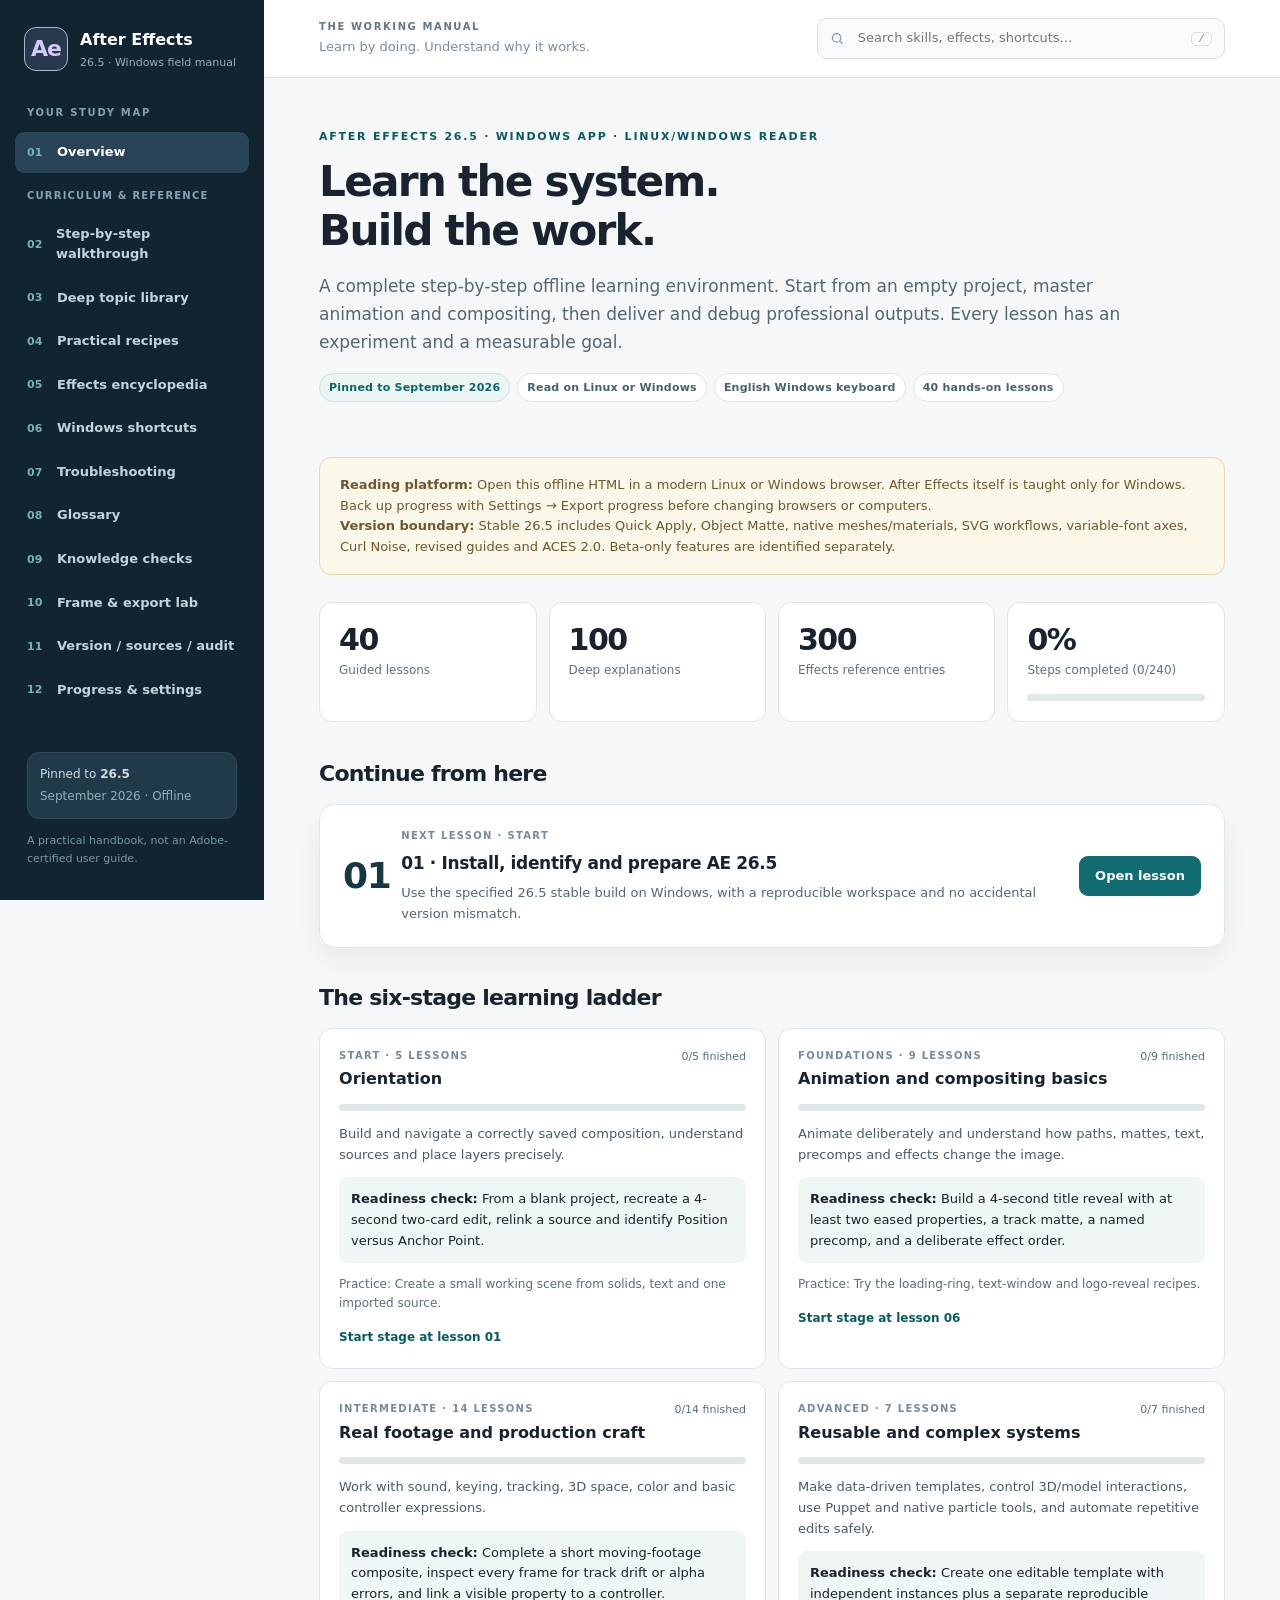
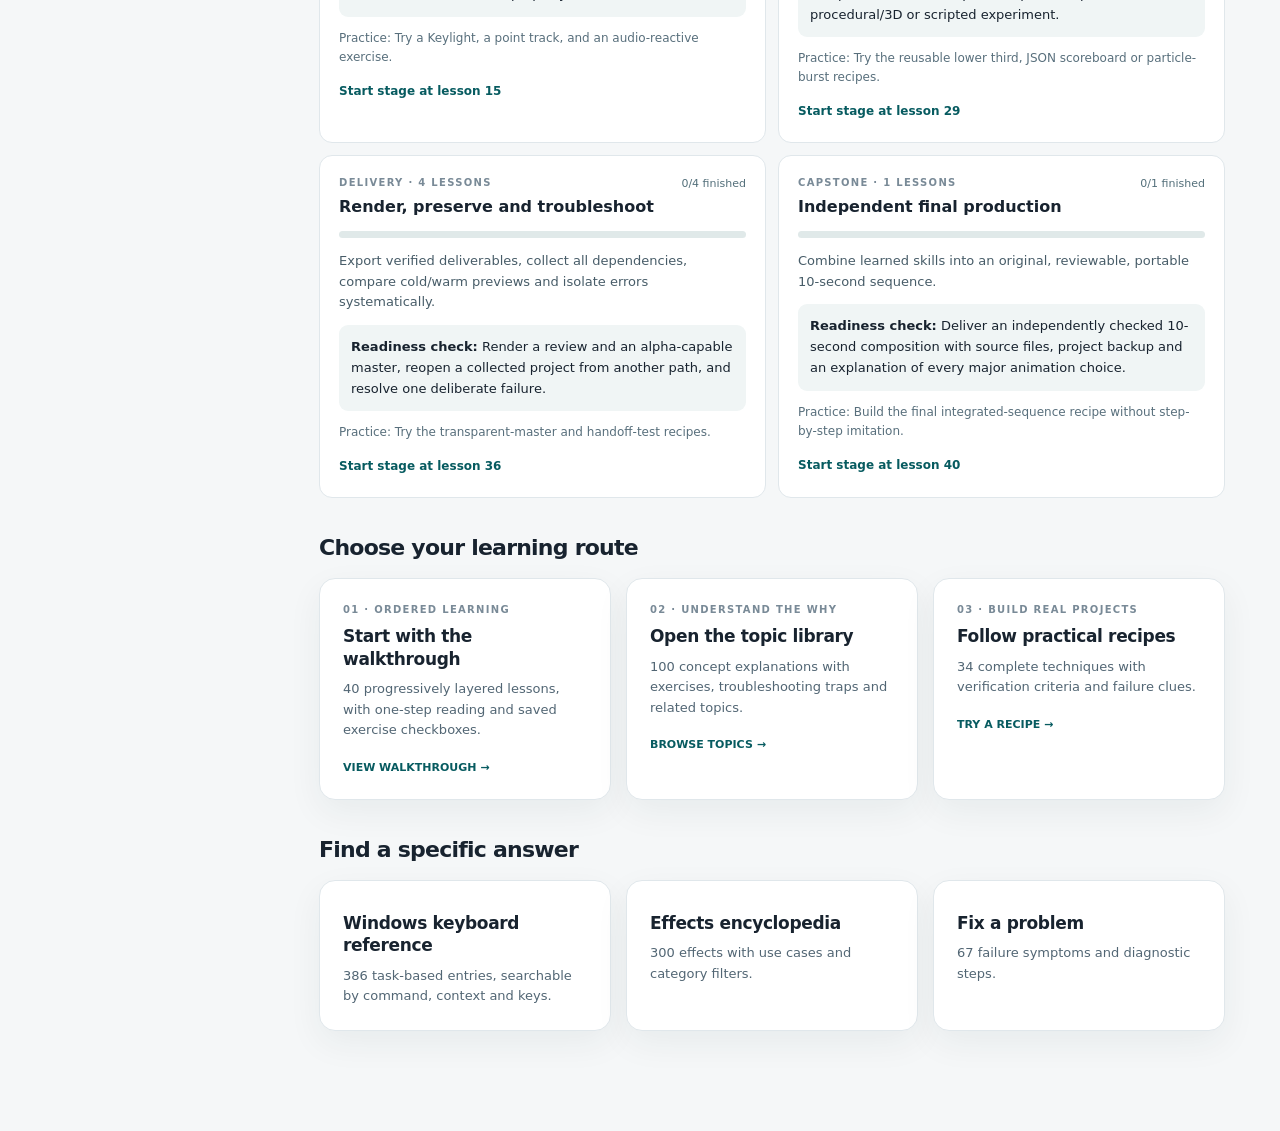
==== commit 30b6f492: "Retarget offline manual to After Effects 26.5 and audit current workflows" ====
--- a/index.html
+++ b/index.html
@@ -4,8 +4,8 @@
 <meta charset="utf-8">
 <meta name="viewport" content="width=device-width,initial-scale=1">
 <meta name="color-scheme" content="light">
-<meta name="description" content="Offline After Effects 25.6 training manual, readable on Linux or Windows (After Effects instructions are Windows-only): 35 guided lessons, topics, effects, shortcuts, exercises, quizzes and troubleshooting.">
-<title>After Effects 25.6 • Windows Field Manual</title>
+<meta name="description" content="Offline After Effects 26.5 training manual, readable on Linux or Windows (After Effects instructions are Windows-only): 40 guided lessons, topics, effects, shortcuts, exercises, quizzes and troubleshooting.">
+<title>After Effects 26.5 • Windows Field Manual</title>
 <style>:root{--paper:#f5f7f8;--surface:#fff;--ink:#18232f;--muted:#627081;--border:#e0e7eb;--edge:#cbd7dd;--nav:#102432;--navink:#cfdae1;--accent:#137d82;--accent-dark:#075b60;--purple:#7762a6;--warm:#f4efdf;--tag:#eaf4f4;--shadow:0 12px 35px rgba(13,43,54,.06);--radius:16px;--font:15px;color-scheme:light}
 *{box-sizing:border-box}html{scroll-behavior:smooth}body{margin:0;background:var(--paper);color:var(--ink);font:var(--font)/1.58 system-ui,-apple-system,"Segoe UI",Arial,sans-serif}a{color:var(--accent-dark);text-decoration:none}a:hover{text-decoration:underline}button,input,select{font:inherit}button{cursor:pointer}button:disabled{cursor:not-allowed;opacity:.45}button:focus-visible,a:focus-visible,input:focus-visible,select:focus-visible,summary:focus-visible{outline:3px solid #e8a653;outline-offset:3px}.skip{position:absolute;top:-60px;z-index:100;background:#fff;padding:10px}.skip:focus{top:10px}
 .shell{display:grid;grid-template-columns:264px minmax(0,1fr);min-height:100vh}.sidebar{position:sticky;top:0;height:100vh;overflow-y:auto;background:var(--nav);color:var(--navink);padding:27px 15px 25px;display:flex;flex-direction:column}.brand{display:flex;align-items:center;gap:12px;padding:0 9px 33px}.brand-mark{display:grid;place-items:center;width:44px;height:44px;border:1px solid #a6b8c9;background:#29394d;border-radius:12px;color:#d4c9fb;font-weight:800;font-size:22px;letter-spacing:-1px}.brand strong{display:block;color:#fff;font-size:16px;font-weight:740}.brand small{display:block;color:#9baebe;font-size:11px;margin-top:2px}.sidebar-caption{font-size:10px;color:#83a2b3;letter-spacing:.17em;font-weight:750;margin:0 12px 12px}.nav{display:grid;gap:3px}.nav a{display:flex;align-items:center;gap:11px;padding:10px 12px;border-radius:9px;color:#c3d3dc;font-size:13px;font-weight:550;transition:background .12s}.nav a:hover,.nav a.active{background:#294457;text-decoration:none;color:#fff}.nav .num{font-variant-numeric:tabular-nums;color:#79b3b6;font-size:11px;width:19px}.nav .subnav{margin:12px 12px 7px;color:#85a4b4;font-size:10px;letter-spacing:.12em;font-weight:800}.sidebar-bottom{margin-top:auto;padding:24px 12px 8px}.sidebar-mini{background:#213a4a;border:1px solid #314b5a;border-radius:12px;padding:12px;font-size:12px}.sidebar-mini span{display:block;color:#92adba;margin-top:3px}.sidebar-note{font-size:11px;color:#7997a8;margin-top:13px}
@@ -24,16 +24,24 @@
 /* Progressive six-stage learning ladder; no JavaScript framework or external assets. */
 .roadmap-grid{display:grid;grid-template-columns:repeat(2,minmax(0,1fr));gap:12px;margin:15px 0 30px}.roadmap-stage{border:1px solid var(--border);border-radius:13px;background:#fff;padding:19px}.roadmap-stage-top{display:flex;justify-content:space-between;gap:12px;align-items:start}.roadmap-stage h3{font-size:16px;line-height:1.35;margin:5px 0 12px}.roadmap-stage .progressbar{margin:2px 0 13px}.roadmap-stage p{color:#475c68;font-size:13px;margin:0 0 9px}.roadmap-stage .tiny{font-size:12px;color:#586f7c}.roadmap-count{font-size:11px;white-space:nowrap;color:#536f7a}.roadmap-gate{font-size:13px;line-height:1.6;padding:12px;background:#f0f5f5;border-radius:9px;margin:12px 0}.roadmap-link{font-size:12px;font-weight:750;display:inline-block;margin-top:6px}
 @media(max-width:850px){.roadmap-grid{grid-template-columns:1fr}}
+
+/* Keep hidden focus-mode steps available for whole-lesson printing. */
+.focus-hidden{display:none}
+.search-target{outline:3px solid var(--accent);scroll-margin-top:100px}
+.step-text,.catalog-item,.source-row,.roadmap-stage{overflow-wrap:anywhere;min-width:0}
+@media print{.focus-hidden{display:flex!important}.sticky{position:static}.two-col{display:block}}
+body.large-text .step-text,body.large-text .docsection p,body.large-text .paper p,body.large-text .paper li,body.large-text .catalog-item p,body.large-text .card p,body.large-text .roadmap-stage p{font-size:1.1rem}
+body.high-contrast .label,body.high-contrast .tiny,body.high-contrast .card p,body.high-contrast .paper p,body.high-contrast .catalog-item p,body.high-contrast .docsection p,body.high-contrast .roadmap-stage p{color:#111}
 </style>
 </head>
 <body>
 <a class="skip" href="#main">Skip to content</a>
 <div class="shell" id="shell">
  <aside class="sidebar" aria-label="Main navigation">
-  <div class="brand"><span class="brand-mark" aria-hidden="true">Ae</span><div><strong>After Effects</strong><small>25.6 · Windows field manual</small></div></div>
+  <div class="brand"><span class="brand-mark" aria-hidden="true">Ae</span><div><strong>After Effects</strong><small>26.5 · Windows field manual</small></div></div>
   <div class="sidebar-caption">YOUR STUDY MAP</div>
   <nav class="nav" id="nav" aria-label="Guide sections"></nav>
-  <div class="sidebar-bottom"><div class="sidebar-mini">Pinned to <strong>25.6</strong><span>November 2025 · Offline</span></div><div class="sidebar-note">A practical handbook, not an Adobe-certified user guide.</div></div>
+  <div class="sidebar-bottom"><div class="sidebar-mini">Pinned to <strong>26.5</strong><span>September 2026 · Offline</span></div><div class="sidebar-note">A practical handbook, not an Adobe-certified user guide.</div></div>
  </aside>
  <div class="workspace">
   <header class="topbar">
@@ -44,13 +52,47 @@
   <main id="main" tabindex="-1" aria-live="polite"></main>
  </div>
 </div>
-<script type="application/json" id="guideData">{"meta":{"name":"After Effects 25.6 — Windows Complete Learning Manual","application":"Adobe After Effects","applicationVersion":"25.6","platform":"Windows","readerPlatforms":["Linux","Windows"],"keyboard":"Default English layout","manualEdition":1,"released":"2025-11-11","guideResearchCutoff":"2026-10-28","offline":true,"provenance":"Adobe release history, 25.x system requirements, Adobe documentation and user-supplied 26.5 topic inventory curated to 25.6"},"stagePlan":[{"phase":"START","name":"Orientation","objective":"Build and navigate a correctly saved composition, understand sources and place layers precisely.","gate":"From a blank project, recreate a 4-second two-card edit, relink a source and identify Position versus Anchor Point.","practice":"Create a small working scene from solids, text and one imported source."},{"phase":"FOUNDATIONS","name":"Animation and compositing basics","objective":"Animate deliberately and understand how paths, mattes, text, precomps and effects change the image.","gate":"Build a 4-second title reveal with at least two eased properties, a track matte, a named precomp, and a deliberate effect order.","practice":"Try the loading-ring, text-window and logo-reveal recipes."},{"phase":"INTERMEDIATE","name":"Real footage and production craft","objective":"Work with sound, keying, tracking, 3D space, color and basic controller expressions.","gate":"Complete a short moving-footage composite, inspect every frame for track drift or alpha errors, and link a visible property to a controller.","practice":"Try a Keylight, a point track, and an audio-reactive exercise."},{"phase":"ADVANCED","name":"Reusable and complex systems","objective":"Make data-driven templates, control 3D/model interactions, use Puppet and native particle tools, and automate repetitive edits safely.","gate":"Create one editable template with independent instances plus a separate reproducible procedural/3D or scripted experiment.","practice":"Try the reusable lower third, JSON scoreboard or particle-burst recipes."},{"phase":"DELIVERY","name":"Render, preserve and troubleshoot","objective":"Export verified deliverables, collect all dependencies, compare cold/warm previews and isolate errors systematically.","gate":"Render a review and an alpha-capable master, reopen a collected project from another path, and resolve one deliberate failure.","practice":"Try the transparent-master and handoff-test recipes."},{"phase":"CAPSTONE","name":"Independent final production","objective":"Combine learned skills into an original, reviewable, portable 10-second sequence.","gate":"Deliver an independently checked 10-second composition with source files, project backup and an explanation of every major animation choice.","practice":"Build the final integrated-sequence recipe without step-by-step imitation."}],"chapters":[{"id":"install","title":"01 · Install, identify and prepare AE 25.6","phase":"START","why":"Use the specified 25.6 build on Windows, with a reproducible workspace and no accidental version mismatch.","steps":["Open Creative Cloud Desktop on Windows. Locate After Effects and check the installed version through Help → About After Effects. The target is 25.6, not 26.x or a Beta build; available older versions depend on Adobe distribution policies.","Before a large project, confirm the Windows 25.x system requirements: a supported 64-bit Windows release, AVX2-capable CPU, enough RAM, disk space and GPU support. In 25.6, OpenCL 2.0 is required where OpenCL is used; older 1.2 support is discontinued.","Start AE and identify Project, Composition viewer, Timeline, Effect Controls, Effects \u0026 Presets, Properties, Preview and Render Queue panels. Hover any panel and tap the backtick key (`) to maximize/restore it.","Choose Window → Workspace, select a standard layout and use Reset to Saved Layout if panels are lost. Use Edit → Preferences to configure auto-save, disk cache and available memory without starving Windows.","Create a dedicated folder such as D:\\AE_Learning\\01_First_Project. Reserve an Assets subfolder, an Output subfolder and a project backup folder. Avoid relying on temporary Downloads files.","Open Edit → Keyboard Shortcuts (Ctrl+Alt+') to verify bindings on your installed version and keyboard layout. Save a custom preset only if you intentionally change a shortcut."],"checks":["I can verify 25.6 and locate every central panel.","I have an organized Windows project folder.","I know where the shortcut editor is."],"experiment":"Break and restore a workspace layout, then find the Timeline and Effects \u0026 Presets in under 30 seconds.","pitfalls":["Current Adobe Help pages show 26.x interface features; they are not proof of 25.6 availability.","Do not delete the disk-cache folder while AE is actively writing to it."],"topics":["interface","version-workflow","performance","project-management"],"sources":["release","history","requirements","shortcuts","memory"],"optional":false,"diagram":"screen"},{"id":"logic","title":"02 · Understand projects, comps, layers and pixels","phase":"START","why":"Build a correct mental model before memorizing commands.","steps":["A .aep project is a container of references, compositions, settings and animation; imported images and video normally remain external files. Save Project is not the same as Collect Files or render.","Create a 1920×1080, 24 fps, 8-second composition with Ctrl+N. Name it 01_LAB. Distinguish composition size, frame rate, duration, pixel aspect ratio and background color; the comp background is not automatically an opaque render layer.","Create a blue solid (Ctrl+Y), a text layer (Ctrl+T in an appropriate context), and an empty shape layer (Layer → New → Shape Layer). Stack order determines which pixels cover which in ordinary 2D.","Select the blue layer: P=Position, S=Scale, R=Rotation, T=Opacity, A=Anchor Point. Use Shift+P to add Position while other properties are displayed, and U for animated properties.","Toggle a layer eye, shy, solo, lock, effects (fx), motion blur and 3D switch. Explain how hiding an entire layer differs from bypassing just its effects. F4 changes switches/modes columns.","Learn the vocabulary: footage item vs footage layer, source vs instance, composition vs precomposition, property vs keyframe, mask vs shape, alpha channel vs opacity, effect vs shape operator."],"checks":["I can describe the project/comp/layer hierarchy.","I can distinguish source items from instances.","I can reveal five transform properties."],"experiment":"Duplicate the blue solid layer twice; assign each instance a different Opacity. Observe that all three layers refer to the same Solid Footage source in the Project panel.","pitfalls":["Pressing a stopwatch that is already active removes its keyframes.","A background color setting does not add opaque pixels to your output."],"topics":["interface","layer-anatomy","coordinates","render-order"],"sources":["help","shortcuts"],"optional":false,"diagram":"layers"},{"id":"assets","title":"03 · Import and inspect footage correctly","phase":"START","why":"Learn what AE assumes when interpreting each media asset.","steps":["Use Ctrl+I to import a PNG with alpha, a JPG, a short constant-frame-rate video, a WAV file and—when available—an image sequence. Check whether the source is a file, sequence or folder.","Double-click footage in Project to open its Footage panel. Compare footage time and frame dimensions with those of your composition. Drag footage into a comp; inspect scaling and frame-rate behavior.","Right-click footage → Interpret Footage → Main. Identify frame rate assumption, field order, pixel aspect ratio and alpha interpretation (straight vs premultiplied); note color options separately.","For an image sequence, select the first frame and use the sequence checkbox only when intended. Verify that frames were numbered without gaps and their order is correct.","Replace a selected layer’s source by Alt-dragging a different source from Project onto the layer. Confirm transform animation and effects remain in place. Distinguish replacing a layer source from replacing a Project item globally.","Make an Assets folder in Project, sort sources and keep originals on disk. If Windows drive letters or source folders change, use Replace Footage to relink the existing Project item; importing the same file again creates a separate item and may leave broken layer references unresolved."],"checks":["I can interpret footage and verify source frame rates.","I can replace footage without losing a layer animation.","I know where a missing-file reference points."],"experiment":"Import a square logo and a wide logo, replace the first with the second using Alt-drag, and observe how the same Scale value affects each.","pitfalls":["Variable-frame-rate recordings can cause erratic time or audio sync; use a constant-frame-rate transcode when needed.","Premultiplied alpha interpreted as straight can cause a dark fringe."],"topics":["import-media","alpha","footage-interpretation","file-management"],"sources":["help","shortcuts"],"optional":false,"diagram":"layers"},{"id":"timing","title":"04 · Read time, frames, trims and the work area","phase":"START","why":"The difference between layer time, source time and comp time prevents silent editing errors.","steps":["In the Timeline, place the current-time indicator (CTI) at exactly 00:00:02:00 at 24 fps. Use Page Up/Page Down to step frames; Shift+Page Up/Down steps ten frames. Read timecode as hours:minutes:seconds:frames.","Use B and N to set an intentionally short work area. Start/stop Preview with Space; observe the Preview panel options. The work area is a range for preview/render control, not a change to source duration.","With CTI at 1 second, select a footage layer and press [ to shift its entire layer bar so the In point meets CTI. Next move CTI to 2 seconds, press Alt+[ to trim the In point without moving the entire layer. Undo twice and compare layer Start Time, In point and source frames.","Use Alt+] to trim the out point, Ctrl+Shift+D to split, Ctrl+D to duplicate, and I/O to jump to a selected layer’s in/out points. Practice knowing which commands change the source span.","Move the Timeline zoom using = / - on the main keyboard. Toggle full-span/single-frame viewing with ;. View one exact source frame, then locate it after shifting the layer.","Set marker(s) to plan beats. A composition marker differs from a layer marker; both differ from a keyframe. Save an experiment copy before drastic trimming."],"checks":["I can step to a specific frame.","I know the distinction between moving, trimming and splitting.","I can define a work area."],"experiment":"Build a 4-second card transition that changes from a blue card to a red card at exactly 48 frames.","pitfalls":["At 24 fps, :23 is the last frame within a numbered second; :24 is not an in-second frame.","The main keyboard 0 and numpad 0 may do different things."],"topics":["frames","timeline","source-time"],"sources":["help","shortcuts"],"optional":false,"diagram":"timeline"},{"id":"transform","title":"05 · Anchor, Position, Scale and parenting","phase":"START","why":"Spatial transforms are predictable once you understand coordinate spaces.","steps":["Draw a 200×200 rectangle in a Shape Layer. Press P to inspect the comp-space Position of the shape layer’s anchor; press A to inspect its layer-space Anchor Point (which may not coincide with the rectangle’s own group center). Changing one is not the same as changing the other.","Move the anchor with the Pan Behind tool (Y). Rotate with R; notice where rotation occurs. To center the anchor within content, test Ctrl+Alt+Home and compare the result with Ctrl+Home, which centers the layer’s anchor in the comp.","Create a Null Object (Ctrl+Alt+Shift+Y). Parent the shape and text to the null using the Parent \u0026 Link pick whip. Move, scale and rotate the null; then inspect each child’s local transform.","Unparent one child and watch its on-screen pose if AE compensates its transform. Explain why parenting does not mean copying Position keyframes or merging layers.","For a 3D layer, Position has three dimensions and rotation/orientation differs from the 2D case. Do not introduce a camera yet; use the 3D switch only for a controlled experiment.","Build a single controller named CTRL_RIG, and do not put unrelated effects on it. Label layers clearly and lock controllers when their position is correct."],"checks":["I can tell anchor and position apart.","I can parent two layers to a null.","I can explain local vs comp coordinates."],"experiment":"Animate the null in a circle while rotating an independently animated child around its own pivot.","pitfalls":["Changing a child parent can alter coordinate interpretation.","Centering a layer and centering its anchor are different commands."],"topics":["coordinates","parenting","3d-intro"],"sources":["help","shortcuts"],"optional":false,"diagram":"coordinates"},{"id":"keys","title":"06 · Create and remove keyframes safely","phase":"FOUNDATIONS","why":"Animate one number correctly before adding complex rigs.","steps":["Add a Position keyframe at time 0 by clicking the stopwatch once. Move to 1 second and drag the object to a new Position. Inspect the two diamonds in the Timeline.","Return to time 0, reveal Opacity with T, set it to 100 and click its stopwatch to create the first Opacity keyframe. Then move to 2 seconds and change Opacity to 0 to create the second key. Without that first keyframe, the change at 2 seconds would simply set a constant value rather than a fade.","Select only one keyframe and press Delete. Rebuild it. To remove all Position keys, click the active stopwatch: observe that every keyframe vanishes and the current value is retained. Undo immediately.","Use U to show only animated properties, UU to show all properties modified from defaults, and K/J to jump visible keyframes/markers.","Use Alt+Shift+P or Alt+Shift+T to add/remove a key at CTI on the appropriate property; this does not toggle the whole property’s animation stopwatch.","Copy two selected Position keyframes, place CTI elsewhere and paste. Note that the first pasted key usually aligns with CTI. Use a separate duplicate layer to compare variations."],"checks":["I can create, move and remove a single keyframe.","I understand the dangerous stopwatch toggle.","I can show only animated properties."],"experiment":"Animate a circle from x=200 to x=1720 in exactly 2 seconds, then fade it in for the first 12 frames.","pitfalls":["Auto-keyframing can enable animation for new properties automatically; leave it off while learning.","Deleting one key is not the same as deactivating the stopwatch."],"topics":["keyframes","timeline"],"sources":["help","shortcuts"],"optional":false,"diagram":"timeline"},{"id":"easing","title":"07 · Design motion with the Graph Editor","phase":"FOUNDATIONS","why":"Good animation depends on velocity and spacing, not just destinations.","steps":["Create Position keyframes 0 and 1 second, 800 pixels apart. Set both Linear, preview, and notice constant perceived speed on a straight path.","Select both keys and press F9 (Easy Ease). Use Shift+F3 to open the Graph Editor. Locate Speed Graph and Value Graph modes; for Position, choosing Separate Dimensions changes the way you can edit curves.","In Speed Graph, make the object accelerate quickly and decelerate gently. Preview and compare. Inspect motion-path dots: dense dots represent smaller distance per sample and hence slower motion.","Make a third middle Position key; separate spatial path curvature (trajectory) from the time interpolation (velocity). A curved path can move at constant speed, and a straight path can ease.","Use Easy Ease In/Out intentionally. For a stepped stop-motion look, test Toggle Hold Keyframe. Observe that Hold is not the same as a slow Bézier curve.","Open Keyframe Velocity (Ctrl+Shift+K) when numerical influence is necessary. Save a tiny file containing three clearly named easing examples."],"checks":["I can explain speed vs value graphs.","I can make linear, eased and hold movement.","I understand spatial vs temporal curves."],"experiment":"Make three identical circles travel 500 px with linear, ease-out and overshoot movement; render a side-by-side comparison.","pitfalls":["Tweaking spatial Bézier handles changes the path rather than temporal easing.","Position Separate Dimensions removes the unified motion path representation."],"topics":["graph-editor","keyframes","motion-design"],"sources":["help","shortcuts"],"optional":false,"diagram":"graph"},{"id":"paths","title":"08 · Draw shapes and parametric shape operators","phase":"FOUNDATIONS","why":"Distinguish vector geometry, paths, styles and per-group transformations.","steps":["Deselect all layers and use Q to draw a rectangle. It creates a Shape Layer. Expand Contents → Rectangle → Rectangle Path, Fill, Stroke, and the shape group’s Transform; compare with the layer’s separate Transform group.","Make an Ellipse and a Polystar with the Q tool cycle. Change parametric Size, Roundness, Points and radii. Do not convert to Bézier until you actually need manual vertices.","Use Contents → Add → Trim Paths and animate End from 0 to 100 on a stroked path. Set Start and Offset to explore moving a dash around a loop.","Use Repeater to create repeated copies of a group. Find Copies, Offset and Transform: Repeater → Position, Rotation, Scale. Explain why changing original geometry affects every repeated instance.","Explore Offset Paths, Pucker \u0026 Bloat, Zig Zag, Twist and Wiggle Paths one at a time. Turn each operator off and on to isolate its effect.","Convert a duplicated parametric path to Bézier; move a vertex with Pen/Selection tools. Try a closed filled shape and an open stroked path to compare filling behavior."],"checks":["I can locate group Transform vs layer Transform.","I can animate Trim Paths and Repeater.","I can choose parametric vs Bézier geometry."],"experiment":"Make a rotating loading indicator consisting of twelve repeated ticks and a Trim Paths ring.","pitfalls":["An empty Shape Layer has no visible pixels.","Shape operators are not in the Effect Controls effects list."],"topics":["shapes","paths","strokes"],"sources":["help","shortcuts"],"optional":false,"diagram":"layers"},{"id":"masks","title":"09 · Understand masks and alpha","phase":"FOUNDATIONS","why":"Transparency has several independent sources, each suited to different work.","steps":["Add a photograph to a comp. Select the photograph and draw a rectangle: it normally creates a mask on the selected layer. Deselect and draw another rectangle: it creates a shape layer. Check the toolbar mask/shape mode.","Press MM to reveal mask groups. For each mask test Mode Add, Subtract, Intersect and None, then change Feather, Expansion and Opacity and invert the mask.","Animate Mask Path over several frames to follow a moving subject. Make simple wide shapes first; excessive vertices are harder to stabilize and maintain.","Set a high feather value, then change layer Opacity separately. Inspect the Alpha channel via Alt+4. A transparent pixel can still have RGB values; alpha determines coverage.","Draw two masks on the same layer; test which mode is used and whether the order changes results. Enable/disable masks independently without deleting their path keys.","Precompose masked imagery and compare the look with and without Collapse Transformations in a controlled vector/precomp case; do not assume the switch is a free quality upgrade."],"checks":["I can create a mask on a selected layer.","I can adjust feather, expansion and modes.","I can inspect actual alpha separately."],"experiment":"Cut a circular window into a photo and animate the window to follow a bouncing ball.","pitfalls":["An animated mask is not a motion-tracked mask until you track it.","High feather is not a cure for poor matte edges."],"topics":["masks","alpha","mattes"],"sources":["help","shortcuts"],"optional":false,"diagram":"alpha"},{"id":"mattes","title":"10 · Use track mattes and blend modes","phase":"FOUNDATIONS","why":"Mattes let one layer control visibility of another without drawing directly on the target.","steps":["Create a text layer above a video layer. In the video layer’s TrkMat column select the text layer as its matte source. Modern AE track mattes can refer to another layer without that matte being directly above the target.","Test Alpha Matte versus Alpha Inverted Matte. Then use a luminance gradient and select Luma Matte versus Luma Inverted Matte. Identify what white, black and grey mean in each mode.","Try a transparent red-to-blue shape as a matte and inspect why its alpha can be constant although its luminance varies dramatically. Convert to grayscale for a predictable luma test.","Use F4 to reveal Switches/Modes where necessary. Compare Normal, Multiply, Screen, Add and Overlay on the same footage with two test layers.","Precompose only when the matte has to become a reusable source or when an effect must operate after the matte. A simple matte relationship does not automatically require a precomp.","Render to a format supporting alpha and verify transparency over a checkerboard outside AE. A matte preview on black is not proof that alpha was exported."],"checks":["I can choose alpha vs luma matte.","I can invert either matte.","I can demonstrate an actual transparent export."],"experiment":"Make a 3-second title reveal in which video is visible only inside moving letters.","pitfalls":["Screen blend mode against black does not create real alpha.","Layer opacity and track-matte coverage multiply in the final composite."],"topics":["mattes","blending","alpha","export"],"sources":["help","shortcuts"],"optional":false,"diagram":"alpha"},{"id":"precomp","title":"11 · Precompositions, nested time and render order","phase":"FOUNDATIONS","why":"Precomps organize work, but also change which operations happen first.","steps":["Select three animated layers and precompose with Ctrl+Shift+C. Name the new comp 02_ICON_UNIT; with multiple selected layers After Effects uses Move all attributes into the new composition. To compare with Leave all attributes, make a separate single-layer footage/solid test (not a shape or text layer), precompose it, and inspect both dialog choices.","Open the precomp and note the inner time, duration, and layer layout. Return to the master comp and alter the precomp layer transform. Inspect whether the inner animation still plays as intended.","Apply Gaussian Blur to a shape, then precompose with different attribute settings; compare effect-before-transform with effect-after-transform. Render order is the reason precomposing can change an effect’s appearance.","In a duplicated test comp, toggle Collapse Transformations on the nested comp. Observe changed transformations, masks, 3D interactions and effect results rather than universally enabling the switch.","Use Time Remapping and an Essential Property only after the nested comp behaves consistently. Name instances uniquely when they need different controls.","Add a short marker on master comp corresponding to a specific event inside the precomp. Document any shifted inner start times and audio synchronization."],"checks":["I can precompose with an intentional attribute choice.","I can explain a changed blur after precomposition.","I can locate inner vs outer time."],"experiment":"Build a lower-third as its own comp, duplicate it twice in a master comp and vary scale/timing without editing the internal artwork.","pitfalls":["Collapse Transformations is not a generic quality switch.","Precompose can change how adjustment layers, 3D and effects interact."],"topics":["precomp","render-order","essential-properties"],"sources":["help","precompose"],"optional":false,"diagram":"layers"},{"id":"text","title":"12 · Typography and animated text selectors","phase":"FOUNDATIONS","why":"Type in motion is a system of characters, paragraphs, layout and animation selectors.","steps":["Use Ctrl+T to create point text with a click and paragraph text by dragging a text box. Test different wrapping, alignment, font weight and paragraph settings in Character/Paragraph.","Make two headings with consistent font family and sizes; use tracking and leading intentionally. Use native text rather than rasterizing type when you need accessibility and later wording changes.","Expand Text → Animate → Position and add an Opacity animator. Open Range Selector → Advanced; compare Based On Characters, Characters Excluding Spaces, Words and Lines.","Animate Range Selector Offset from -100% to 100% to sweep a reveal. Compare Smoothness 0 to 100 and different selector shapes for stepped vs continuous entrances.","Use Text → Path Options when appropriate to put characters along a mask path. A text-on-path system is different from converting text to outlines.","Create two text layers, apply only a few font and style changes, and test 25.4+ copy/paste text formatting where available. Verify the paste action in the text editing context."],"checks":["I can distinguish point and paragraph text.","I can animate words and letters separately.","I can use Range Selector Offset."],"experiment":"Make a 5-second kinetic typography card with per-word emphasis, clean baseline and a safe screen margin.","pitfalls":["Per-character expressions added in 25.0 are different from variable-font axis animation introduced in 26.0.","Using the same keybindings while editing text can trigger text editing commands instead of layer shortcuts."],"topics":["text","text-animator","type-design"],"sources":["help","shortcuts"],"optional":false,"diagram":"layers"},{"id":"effects","title":"13 · Learn effects, order and adjustment layers","phase":"FOUNDATIONS","why":"Effects compute images in sequence, and the order is part of the design.","steps":["Create a solid with Fractal Noise; apply Levels, Tint, Turbulent Displace and Glow in that order. Duplicate the layer and reorder Glow before Levels. Compare the different result.","Open Effect Controls with F3. Rename each effect instance by its purpose. Toggle its fx switch; note that disabling an effect is nondestructive while Ctrl+Shift+E removes all effects from selected layers.","Make an Adjustment Layer (Ctrl+Alt+Y) and apply Curves. Put it above two footage layers; toggle layer order and note which lower pixels it modifies.","Compare an effect applied to a footage layer, the same effect on a precomp, and an effect on an adjustment layer. They do not use identical inputs in all cases.","Open the Effect Manager if a plugin appears missing or disabled. Use Effects \u0026 Presets search rather than assuming every installed effect has an application-wide search launcher; Quick Apply (Ctrl+Enter) is 26.2, not 25.6.","Test effect compatibility at 8, 16 and 32 bpc in Project Settings. An effect may process fewer bit depths or be CPU-only; check supported modes for the actual installed 25.6 effect."],"checks":["I can rearrange effects to change render results.","I understand adjustment layers.","I can distinguish bypass from deletion."],"experiment":"Build a cloudy glow effect with at least four effects; save an Animation Preset for reuse.","pitfalls":["Effects \u0026 Presets search is not the 26.2 Quick Apply launcher.","An effect called a 3D effect does not necessarily create an actual 3D layer."],"topics":["effect-order","effects","adjustment-effects"],"sources":["help","shortcuts"],"optional":false,"diagram":"effects"},{"id":"blur","title":"14 · Blur, glow, noise and depth maps","phase":"INTERMEDIATE","why":"Understand the purpose of blur and procedural textures instead of applying random presets.","steps":["Place Gaussian Blur on a photographic layer. Increase Blurriness and compare Repeat Edge Pixels on/off around the boundaries.","On a duplicate, use Camera Lens Blur and configure lens properties. Compare computational cost and appearance with a Gaussian Blur of similar apparent radius.","Generate a grayscale Fractal Noise texture on another layer. Use Displacement Map to warp a checkerboard; inspect map source channel, Max Horizontal/Vertical Displacement and map resolution.","Try Compound Blur or Camera Lens Blur with a blur/depth map and feathered transitions. A depth map controls *where* blurring occurs; it is not the same as overall lens bokeh settings.","Make a glow source by isolating bright pixels through Levels, then apply Glow with intentional Threshold, Radius and Intensity. Note why adding glow to a full-bright white rectangle washes out the whole scene.","Animate Fractal Noise Evolution and Offset Turbulence. Use it as a texture, matte, displacement driver or blend overlay, checking noise aliasing at final resolution."],"checks":["I can choose ordinary vs lens-like blur.","I can use a grayscale map to deform or blur.","I can keep a glow controllable."],"experiment":"Build a heat-haze transition using Fractal Noise as an animated Displacement Map.","pitfalls":["26.3 Curl Noise is not present in 25.6.","Too much glow can destroy edge contrast and alpha quality."],"topics":["blur","procedural","depth-maps"],"sources":["help","shortcuts"],"optional":false,"diagram":"effects"},{"id":"timefx","title":"15 · Time remap, speed, loops and motion blur","phase":"INTERMEDIATE","why":"Temporal sampling affects motion even when no transform changes.","steps":["Put a clip in a comp. Compare Time Stretch, Time-Reverse Layer (Ctrl+Alt+R), and Time Remapping (Ctrl+Alt+T). Record which changes source speed and which changes the timing of layer keyframes.","Enable Time Remapping on a duplicate and add a middle keyframe to speed up one segment and slow down another. Inspect interpolation: smooth time remapping can freeze or reverse segments.","For looping source playback, locate the final valid source frame and the default end-time key. Remove or adjust the problematic end key before adding loopOut('cycle') to Time Remap if required.","Use Posterize Time on a duplicate to create a stepped frame-rate aesthetic. Distinguish it from changing the *composition* frame rate.","Animate a fast-moving shape. Toggle its Motion Blur switch and the comp’s master Motion Blur switch. Adjust shutter angle and shutter phase under comp Advanced settings; judge at full speed.","Compare native motion blur with CC Force Motion Blur or Pixel Motion Blur where available. Third-party/plugins and frame interpolation may need substantially more rendering time."],"checks":["I can reverse footage and remap it.","I can loop without an extra flash at the seam.","I can enable both motion blur switches."],"experiment":"Create three 2-second strips: smooth moving circle, 12-fps posterized circle and motion-blurred circle.","pitfalls":["Motion blur is not added just because a layer has Position keyframes.","Time Remap source duration endpoints can be off by one visible frame."],"topics":["time-remap","frame-rate","motion-blur"],"sources":["help","shortcuts"],"optional":false,"diagram":"timeline"},{"id":"audio","title":"16 · Audio levels, waveform and reactive graphics","phase":"INTERMEDIATE","why":"AE can synchronize and drive animation from audio, but is not a full DAW.","steps":["Import a WAV with predictable beats. Press L for Audio Levels and LL (two quick taps) for its waveform; use numpad decimal for audio-only preview on a standard keyboard.","Set clear timeline markers at beats. Trim and reposition sound without accidentally offsetting its start relative to animated elements; use the Info panel if needed.","Select audio → Animation → Keyframe Assistant → Convert Audio to Keyframes. Inspect the resulting Audio Amplitude null and Both Channels Slider keyframes.","On a shape’s Scale, Alt+click the stopwatch and use a simple expression driven by the slider. For example: a=thisComp.layer('Audio Amplitude').effect('Both Channels')('Slider'); [100+a*2,100+a*2];.","Smooth noisy values with the smooth() expression when needed or keyframe smoothing, and clamp extreme peaks. Build a minimum scale so silence does not collapse the graphic.","Export a preview and listen to it. Audio playback from the computer can differ from a final encoded render; check that audio output is explicitly enabled in the Output Module."],"checks":["I can reveal an audio waveform.","I can convert audio to control keys.","I can make a shape pulse to audio."],"experiment":"Animate a 5-bar equalizer-like display using five linked or differently remapped audio amplitude values.","pitfalls":["Audio amplitude generated by the assistant is a numerical representation, not a beat classifier.","An audio effect can modify the sound, not just a visible waveform."],"topics":["audio","audio-reactive","expressions"],"sources":["help","shortcuts"],"optional":false,"diagram":"timeline"},{"id":"keying","title":"17 · Green/blue-screen compositing","phase":"INTERMEDIATE","why":"Professional keying separates core opacity, edge detail and spill removal.","steps":["Import evenly lit green-screen footage. Put a contrasting background beneath it, then apply Keylight (1.2) to the footage.","Pick a representative green Screen Colour away from hair/skin. Switch Keylight View to Screen Matte. Adjust Clip Black and Clip White moderately to establish opaque subject and clean background.","Inspect fine hair and semi-transparent material. Use Screen Shrink/Grow and Screen Softness carefully; extreme crushing loses legitimate edge detail.","Add Key Cleaner and Advanced Spill Suppressor after Keylight when useful. Compare suppression modes and check green reflections in grey or skin regions.","Use a garbage mask to eliminate off-screen gear and nonuniform regions before or alongside keying. Use separate inside and edge mattes for challenging footage rather than forcing one setting for every region.","Check the keyed subject against black, white, saturated grey and final intended background. Add light wrap/grade if visually needed, but keep a clean premultiplied edge."],"checks":["I can read the Keylight screen matte.","I can distinguish matte cleanup from spill suppression.","I can inspect alpha on four backgrounds."],"experiment":"Produce a 5-second talking-head composite against a still photograph, with stable hair edges.","pitfalls":["Cranking Clip Black/White removes real fine detail.","Luma matte does not automatically replace chroma keying."],"topics":["keying","alpha","compositing"],"sources":["help","shortcuts"],"optional":false,"diagram":"alpha"},{"id":"tracking","title":"18 · Track a moving point and stabilize motion","phase":"INTERMEDIATE","why":"Tracking turns observations in footage into reusable transformations.","steps":["Select a footage layer and open Window → Tracker. Choose Track Motion. Start with a high-contrast feature that does not rotate out of view; define Feature and Search Regions.","Track forward in small portions and inspect drift. Set the Attach Point thoughtfully; the feature region may move while the attachment stays separately positioned.","Create a Null, set Edit Target to that Null, and Apply the tracking data. Parent a graphic to the null rather than pasting tracking keys into every child.","Enable rotation and scale tracking by using two tracking points when the footage supports stable features. Know that point trackers cannot inherently solve full perspective deformation.","Use Stabilize Motion on a duplicate; note how the image edges move and why you may need scaling/cropping or synthesis for blank edges.","For planar surfaces and perspective replacement, open bundled Mocha AE, track a plane, then send corner-pin data back into AE. Verify the exact Mocha integration commands in the installed plugin version."],"checks":["I can apply a point track to a Null.","I can detect and repair track drift.","I can distinguish point tracking from planar tracking."],"experiment":"Track a moving label onto a high-contrast point on a recorded object for 3 seconds.","pitfalls":["A successful tracker preview can still drift after an occlusion.","Warp Stabilizer is not a simple replacement for perspective planar tracking."],"topics":["point-tracking","mocha","stabilization"],"sources":["help","shortcuts"],"optional":false,"diagram":"coordinates"},{"id":"roto","title":"19 · Roto Brush, Refine Edge and mask tracking","phase":"INTERMEDIATE","why":"Extract moving subjects without the 2026 Object Matte feature.","steps":["Duplicate a video layer and open that layer in the Layer panel, not only the Composition panel. Activate Roto Brush (Alt+W) and create foreground strokes where the intended subject has recognizable edges.","Use Alt with the brush, where supported, to subtract incorrectly selected regions. Identify the base frame and propagate forward/backward through a manageable span.","Scrub the full span and repair frames that drift, especially fast-moving hands, occlusions and hair. Use Refine Edge on semitransparent detail only after the main segmentation is stable.","Adjust Reduce Chatter, Feather, Shift Edge and Decontaminate Edge Colors as warranted, then Freeze propagation for the span. Keep the source footage available; Freeze is not the same as rendering a permanent matte file.","Use Mask Tracking on an appropriately drawn mask for rigid, easy-to-follow objects. If motion is complex, consider manual correction or a separate point/planar track.","Pre-render a clean RGBA intermediate when editing further becomes slow; verify that the output format actually retains an alpha channel."],"checks":["I can roto a 2-second moving subject.","I understand propagation and Freeze.","I can choose mask tracking vs Roto Brush."],"experiment":"Cut a person out of an indoor clip and place a moving procedural texture behind the subject.","pitfalls":["Object Matte was introduced in After Effects 26.2, so 25.6 uses Roto Brush/Refine Edge/Mask Tracking instead.","Freezing a roto span does not replace checking every frame."],"topics":["roto","alpha","mask-tracking"],"sources":["help","shortcuts"],"optional":false,"diagram":"alpha"},{"id":"paint","title":"20 · Paint, clone and Content-Aware Fill","phase":"INTERMEDIATE","why":"Moving from an obvious brush stroke to credible invisible repair requires temporal checking.","steps":["Double-click footage to work in the Layer panel. Use Brush, Clone Stamp and Eraser there; the same tool is not just a normal Comp-view shape brush.","Set a Clone Stamp sampling point with Alt+click. Paint a small patch on a duplicate and test source alignment and stroke duration modes in the Paint panel.","Make a simple repair with painting, then preview over time. A correction that matches one frame can slide or flicker after motion unless properly tracked or the paint is adjusted.","Use a mask around an unwanted object, follow it with keyframes or tracking, and open Window → Content-Aware Fill. Select the appropriate Fill Method and Range, then Generate Fill Layer.","For a difficult frame, create a reference frame in Photoshop (when available) or a suitable still-image editor; fill the defect and return the reference to AE. Manage source paths and regenerated fills.","Evaluate repeated textures, camera motion, shadows and occlusion. Sometimes a clean plate plus planar tracking is more reliable than automated Fill."],"checks":["I can clone a small detail.","I can generate a Content-Aware Fill layer.","I know when to use a tracked clean plate."],"experiment":"Remove a small stationary sticker from a 2-second shot with a moving handheld camera.","pitfalls":["Brush/Clone Stamp stroke duration matters.","Content-Aware Fill may hallucinate repetition or change a texture over time."],"topics":["paint","content-aware-fill","masks"],"sources":["help","shortcuts"],"optional":false,"diagram":"layers"},{"id":"camera","title":"21 · 2.5D parallax, cameras and lights","phase":"INTERMEDIATE","why":"AE 3D layers exist in 3D space, but not every 3D-looking effect behaves as scene geometry.","steps":["Turn on 3D switches for several photos or shape layers and separate them in Z depth. Create a Camera (Ctrl+Alt+Shift+C). Distinguish 1-node and 2-node camera behavior, point of interest, zoom and field of view.","Create a Camera orbit Null and parent the camera to it for controlled moves, or animate camera Position/Point Of Interest intentionally. Use multiple views to check that foreground and background have the desired depth separation.","Add a Light (Ctrl+Alt+Shift+L) and test Material Options on 3D layers. Understand Accepts Lights/Shadows and limitations of the selected 3D renderer.","Switch Project Settings/Composition Advanced 3D renderer only intentionally; Classic 3D, Cinema 4D and Advanced 3D do not have identical feature sets. Test native 3D models where supported.","In After Effects 25.6, select multiple 3D layers to use the shared/single 3D transform gizmo; also inspect View → Default Camera Settings for the new default camera controls.","For camera depth-of-field needs, verify the chosen renderer. 26.3 added in-engine Advanced 3D Depth of Field; do not confuse that newer feature with older camera DOF workflows in other renderers or 2D lens-blur simulations."],"checks":["I can make a 3-layer parallax scene.","I can distinguish renderers and camera types.","I can locate 25.6 shared gizmo controls."],"experiment":"Create a 6-second dolly move through three cut-out images at different Z positions, avoiding obvious image edges.","pitfalls":["2D effects like CC Sphere or 3D Channel effects do not become scene geometry by naming alone.","Advanced 3D renderer feature support differs from Classic 3D."],"topics":["3d-intro","cameras","3d-renderers","3d-models"],"sources":["release","history","help"],"optional":false,"diagram":"coordinates"},{"id":"3dtrack","title":"22 · Camera tracking and screen replacement","phase":"INTERMEDIATE","why":"Choose a scene-solving tool based on camera motion rather than the look of the final effect.","steps":["Use a shot with real parallax: camera moves through a room rather than only rotating from one point. Apply 3D Camera Tracker and allow Analysis/Solving to finish.","Inspect the track points and locate a plausible horizontal plane. Target a triad and create a Solid/Camera or Text/Camera. Check the solved graphic over all frames, not only the initial one.","If the solve is unstable, inspect fast pans, rolling shutter, motion blur, zoom changes, focal length and low-parallax shots. Trim and stabilize the analysis source where justified.","For a planar phone screen, compare Mocha AE corner pin or built-in perspective tracker. Use a high-contrast planar patch, not an assumption that a 3D camera solve will always be superior.","Track a sign or poster, then apply Corner Pin/CC Power Pin to the replacement screen. Control the insert’s color, noise and motion blur to match the plate.","Export a diagnostic video showing the tracker points or a checkerboard overlaid on the final surface; a drifting corner is easier to catch with a grid than with a textured replacement."],"checks":["I can solve a simple parallax clip.","I can choose a planar track for a screen.","I can check perspective replacement on every frame."],"experiment":"Replace a moving phone screen with a checkerboard, then with a custom animated interface.","pitfalls":["3D Camera Tracker will not solve every low-parallax or heavily blurred clip.","Screen corner tracking is not equivalent to full-scene camera recovery."],"topics":["camera-tracker","mocha","perspective"],"sources":["help","shortcuts"],"optional":false,"diagram":"coordinates"},{"id":"color","title":"23 · Color correction, working space and alpha","phase":"INTERMEDIATE","why":"Correct color requires keeping separate input interpretation, working-space math, display, and output.","steps":["In File → Project Settings → Color, compare color-managed versus unmanaged workflows in a small 8/16/32-bpc experiment. Choose an intentional Working Color Space for the target delivery.","Inspect an imported image’s Interpret Footage color settings. When necessary, assign the right input profile; assigning a profile changes interpretation and is not the same thing as changing RGB values with an effect.","Use Lumetri Color, Curves and Levels on a test image. Correct exposure/contrast/white balance first, then make a look. View histograms or scopes where available and compare to a controlled reference.","Understand straight vs premultiplied alpha and RGB in transparent pixels. Remove Color Matting when necessary; a matte halo is not always fixed by globally sharpening an image.","For an OCIO/ACES workflow, select a known supported configuration, interpret input color spaces, preview through a chosen view transform, and set intended output transform. Do not claim native bundled ACES 2.0 configs in 25.6; those arrive in 26.5.","Export a tagged test image/video and compare the rendered file in a color-managed viewer. Different Windows video apps may apply different display transforms; check metadata, not just eye judgment."],"checks":["I know input vs working vs display vs output space.","I can explain 8/16/32 bpc.","I can test alpha against light/dark backgrounds."],"experiment":"Grade the same PNG to neutral in an 8-bpc unmanaged project and a 16-bpc color-managed project; document the differences.","pitfalls":["Increasing bpc does not restore clipped source data.","Do not use an ACES 2.0 feature added in 26.5 as a 25.6 instruction."],"topics":["color","color-depth","ocio","alpha"],"sources":["color","ocio","history"],"optional":false,"diagram":"effects"},{"id":"expressions","title":"24 · Expressions: build a repeatable controller","phase":"INTERMEDIATE","why":"Expressions compute property values; learn safe interfaces before writing complex JavaScript.","steps":["Create a Null named CTRL. Apply Effect → Expression Controls → Slider Control, rename it Speed. On another layer’s Rotation, Alt+click its stopwatch once and enter time*thisComp.layer('CTRL').effect('Speed')('Slider');.","Set Speed to 0, 90 and -45; verify that the graphic stops, rotates clockwise and counterclockwise. Your expression needs a numeric output because Rotation expects a scalar.","On a 2D Position property, enter wiggle(1,20); and compare with value+[Math.sin(time*2)*20,0];. Distinguish nondeterministic-looking wiggle from smooth periodic motion.","Make a 2D Scale expression using [100,100] or [s,s], not a lone scalar. Learn value, time, thisComp, thisLayer, framesToTime(), ease(), linear(), clamp(), loopOut().","Create two expression-linked layers using the pick whip rather than manually typing names, then rename a controller and inspect references. Handle missing effects or source layer changes carefully.","Toggle an expression off without deleting it. Use Animation → Keyframe Assistant → Convert Expression to Keyframes to bake a copy when needed for portability or delivery."],"checks":["I can create a slider-controlled rotation.","I can return the correct value dimension.","I can disable vs delete an expression."],"experiment":"Build one Null with Speed, Amount and Color Control driving a three-layer animated indicator.","pitfalls":["Expressions are not general browser JavaScript; DOM/HTML APIs are unavailable.","An expression controller can introduce a fragile dependency on its layer name."],"topics":["expressions","expression-language","expression-controls"],"sources":["expressions","expressions-basics"],"optional":false,"diagram":"layers"},{"id":"data","title":"25 · Data-driven text and graphics","phase":"ADVANCED","why":"Separate content from animation so recurring work is faster to update.","steps":["Create a small UTF-8 CSV or TSV with name, score and color columns. Import it as data through File → Import and inspect its accessible data properties.","Use expression pick whipping or the available footage data methods to read row values. Start with literal values before adding a drop-down selector or a row index slider.","Create a Score text layer and set Source Text from a suitable string expression. Format numbers deliberately with Math.round(), toFixed() or String() where appropriate.","Build a background rectangle sized to text with sourceRectAtTime(); add horizontal and vertical padding, and inspect left/top offsets to avoid misalignment.","Try importing a small JSON object as footage and reading a nested key by expression using footage('filename.json').sourceData. Keep field names stable and check for missing keys.","Make a reusable template with editable content and named controls. Document what changes without touching timeline keys."],"checks":["I can import one data file.","I can link text to a value.","I can keep animated layout working after the string changes."],"experiment":"Make a three-slide statistics board generated from a CSV, each with an auto-sized number card.","pitfalls":["Imported data schema paths are easy to misaddress: inspect the data structure.","SourceText may contain formatted objects; test with the target 25.6 expression engine."],"topics":["data","expressions","auto-layout"],"sources":["help","shortcuts"],"optional":false,"diagram":"layers"},{"id":"templates","title":"26 · Essential Properties and MOGRT delivery","phase":"ADVANCED","why":"Build assets that another editor can adjust without breaking a controlled design.","steps":["Create a child comp containing a title, subtitle, color plate and simple entrance animation. Open Window → Essential Graphics and select the correct master composition.","Expose editable Source Text, key color controls and a Slider into Essential Graphics. Rename controls clearly, group when appropriate and provide default values.","Nest the child comp twice; inspect Essential Properties for each instance. Change one instance’s title and color while retaining the original child comp and other instance.","Test protected regions for intro/outro timing when building a reusable MOGRT, then stretch a middle region in a deliberately long test comp. Check that animation does not overlap unexpectedly.","Export a Motion Graphics Template (.mogrt) and choose the correct destination; use a video preview where supported. Verify third-party fonts/plugins or expression dependencies.","Open or install the MOGRT in a compatible Adobe workflow where available; test exposed controls, resolution and duration. Retain the original .aep and assets as source of truth."],"checks":["I can expose one editable text property.","I can customize two comp instances.","I know the distinction between a .mogrt and an .aep."],"experiment":"Make a lower-third MOGRT with name, role, primary color and adjustable hold duration.","pitfalls":["MOGRT export cannot magically package every third-party dependency.","Essential Properties are instance overrides, not a replacement for all original animation data."],"topics":["essential-properties","mogrt","precomp"],"sources":["mogrt"],"optional":false,"diagram":"layers"},{"id":"advanced3d","title":"27 · Native 3D models, environments and renderers","phase":"ADVANCED","why":"Use only the mesh and model capabilities actually available in AE 25.6.","steps":["Import a supported 3D model format available to 25.6, including supported GLB/GLTF/OBJ or FBX as applicable to your project/build. Inspect scale, axes, texture material paths and animation playback.","Create a 3D composition using the Advanced 3D renderer. Add an environment light or HDRI for reflections and test an animated environment light (introduced in 25.2).","Check each model’s Material Options, Accepts Lights, Shadows and shadow-catcher workflow. Compare quality/performance options and confirm the actual render, not only Fast Draft.","Use the shared single 3D gizmo on multiple selected 3D layers (25.6 feature) to transform as a group visually. Learn that it changes individual layers; it is not necessarily a persistent parent rig.","Change View → Default Camera Settings (25.6) to adjust the way default/custom views behave. Save a test and inspect composition views before and after.","For geometric primitives, create shapes or use an imported mesh asset. Direct native parametric 3D mesh creation and Substance 3D material support belong to 26.0+, not this manual’s target."],"checks":["I can import one model and light it.","I can test an environment light.","I can identify two 3D features new in 25.6."],"experiment":"Build an 8-second product turntable using a supported 3D model and a controlled camera orbit.","pitfalls":["3D model and material import support varies by format/renderer.","Native parametric mesh creation is not a 25.6 feature."],"topics":["3d-models","3d-renderers","cameras","25-6-features"],"sources":["release","history"],"optional":false,"diagram":"coordinates"},{"id":"puppet","title":"28 · Puppet rigging and deformation","phase":"ADVANCED","why":"Animate flexible artwork without cutting it into dozens of rigid pieces.","steps":["Import a transparent character or ribbon. Duplicate the source and apply Puppet pins to a clean alpha layer while in the relevant Puppet tool mode.","Add pins to stable regions first: base/shoulder, elbow and tip. Move a single pin over time and inspect how the mesh deforms between pins.","Explore Overlap and Starch tools to control drawing order and rigidity in supported Puppet modes. Place pins where the mesh should bend and where it should resist stretching.","Reduce pin counts until you can understand every pin. An over-constrained mesh creates awkward hard bends or almost no visible motion.","Precompose when the Puppet effect needs to move with a separate rigid transform. Compare deform-then-scale with scale-then-deform in your hierarchy.","Render a seamless 2-second loop; inspect pin intersections and anti-aliased alpha edges at every extreme."],"checks":["I can make a simple Puppet mesh.","I can set stiffness/overlap deliberately.","I can animate a clean loop."],"experiment":"Make a waving flag or cartoon arm bend while its base remains fixed.","pitfalls":["Puppet is a deformation tool, not skeletal 3D rigging by itself.","Tiny transparent holes can distort a mesh unexpectedly."],"topics":["puppet","alpha","precomp"],"sources":["help","shortcuts"],"optional":false,"diagram":"layers"},{"id":"particles","title":"29 · Native particle and simulation systems","phase":"ADVANCED","why":"Learn particle emitters, lifetimes and physics controls through measurable experiments.","steps":["Apply CC Particle World to a solid. Find Producer Position and Radius, Birth Rate, Longevity, Particle Type, Velocity, Gravity and Resistance controls.","Set Birth Rate low and Longevity short. Measure how many visible particles appear at once; rough steady count depends on rate × lifetime, though frame integration and fade settings affect the rendered result.","Make a second particle system using CC Particle Systems II. Compare available controls and rendering performance instead of assuming both systems are interchangeable.","Try CC Rainfall or CC Snowfall and then Foam or CC Bubbles. Understand emitter-based versus image-distortion-based animation.","Precompose particle sources when layering glow, blur and mattes. Test whether effect order changes source/particle size or the glow of particles.","Make a 5-second rain field that respects foreground occlusion via track matte and includes variation in size, velocity and blur."],"checks":["I can control birth rate and lifetime.","I can compare native particle tools.","I can matte particles behind an object."],"experiment":"Create a burst that emits for 12 frames, falls under gravity and fades within 3 seconds.","pitfalls":["Particle count is not simply Birth Rate without accounting for particle lifetime.","Some CC effects expose controls in normalized coordinates, not comp pixels."],"topics":["particles","simulations","effects"],"sources":["help","shortcuts"],"optional":false,"diagram":"effects"},{"id":"automation","title":"30 · ExtendScript, scripts and batch workflow","phase":"ADVANCED","why":"Understand which tasks need property expressions and which need application automation.","steps":["Distinguish expressions (a formula on a property, evaluated over time) from ExtendScript/JSX scripts (commands that build or edit project objects). A regular expression cannot import and rename 200 files or create arbitrary layers.","Learn the project object model at a high level: app.project, items, compositions, layers, properties, keyframes, and render queue items. Keep automation scripts narrowly scoped.","Create a reversible experiment: a simple JSX script run through File → Scripts → Run Script File that makes a named solid and saves no files automatically. Review permissions/prefs relevant to scripts before running.","Use undo groups around edits and test on a copy. Always guard the selected item type and active composition before dereferencing it.","For external data, prefer explicit JSON/CSV inputs, deterministic naming and a record of generated assets. Do not put sensitive information inside easily shared project expressions.","Try a batch task such as renaming layers with a prefix or setting comp frame rates only after manually checking the intended targets. Compare before/after project structure."],"checks":["I can distinguish JSX scripts from expressions.","I can describe project item vs layer objects.","I can test scripts safely on a copy."],"experiment":"Write a short JSX script that enumerates comp names and reports them, without changing the project.","pitfalls":["Scripts can alter a project or access files; only run code you understand and trust.","An expression’s JavaScript support is not the same as a script’s API."],"topics":["scripting","expressions","project-management"],"sources":["help","shortcuts"],"optional":false,"diagram":"layers"},{"id":"render","title":"31 · Render Queue, codecs, alpha and audio","phase":"DELIVERY","why":"Choose the output to match its downstream use and verify what the render actually contains.","steps":["Save your project. Select the final composition and use Ctrl+Shift+/ to add it to Render Queue. Inspect Render Settings, Output Module, and Output To separately.","Set a working review output, such as an H.264 MP4 where the installed 25.6 encoder and selected output route support it. Alternatively queue an Adobe Media Encoder output using Ctrl+Alt+M. Do not rely on one codec for every delivery.","For a master or intermediate, choose a high-quality suitable codec such as ProRes or DNxHR (where available), or an image sequence. Specify bit depth, frame rate, color tagging and audio as intended.","For transparency, use a format/codecs that support alpha, select RGB+Alpha, and specify Straight or Premultiplied according to downstream requirements. Standard H.264 MP4 generally does not carry normal AE RGBA transparency.","Render only intended work area or entire comp explicitly. Check that the final frame, 100% resolution, high-quality sampling and motion blur correspond to your delivery requirements.","Open the rendered output in a separate player/editor. Count frames, inspect audio sync, color, alpha and first/last frame. A successful Render Queue status does not certify the file is correct."],"checks":["I can export a review movie and an RGBA master.","I can distinguish render settings vs output module.","I can inspect a render externally."],"experiment":"Deliver one MP4 review, one transparent master or PNG sequence, and a written export checklist.","pitfalls":["Choosing RGB+Alpha does nothing if the selected codec/container cannot carry an alpha channel.","Rendered H.264 export is not the same as saving an editable project."],"topics":["export","codecs","alpha","audio"],"sources":["help","shortcuts"],"optional":false,"diagram":"timeline"},{"id":"collect","title":"32 · Backups, Collect Files and team handoff","phase":"DELIVERY","why":"Keep a project reproducible after assets move or the original editor is unavailable.","steps":["Save the working .aep, then use File → Dependencies → Collect Files to gather used sources into a package. Read the available options and select a dedicated collection folder.","Relocate/copy the collected folder to a different Windows path or drive letter, open the collected .aep and verify it uses collected assets rather than the old disk locations.","Audit installed fonts, effects, scripts, external 3D textures, render destinations, proxies and dynamically linked dependencies. Collect Files is not a guarantee of third-party plugin portability.","Generate an explicit README listing AE version 25.6, frame rates, render settings, color management, input dependencies, licensed assets and any known limitations.","Use versioned project saves such as Project_v001.aep and Increment and Save; maintain automated backups where configured. Restore a backup before trusting the process.","Consider making a high-quality pre-render or flattened proof video for reviewers who cannot open AE. Keep editable project and rendered approval media separate."],"checks":["I can collect and reopen a project from a new path.","I have a dependency manifest.","I can restore a previous project version."],"experiment":"Move the collected package to a different drive/path and re-open all comps without missing-file dialogs.","pitfalls":["Collect Files does not bundle Adobe subscription licenses or every installed plugin.","An .aep file by itself often cannot reproduce a project."],"topics":["project-management","collect-files","export"],"sources":["help","shortcuts"],"optional":false,"diagram":"layers"},{"id":"performance","title":"33 · Performance, memory, cache and proxies","phase":"DELIVERY","why":"Optimize the actual bottleneck instead of deleting caches reflexively.","steps":["Save a slow experiment project. Time a cold preview and a repeated warm preview over the same work area before changing settings.","Set viewer resolution Half or Quarter for fast interaction when appropriate; note that changing view quality does not automatically guarantee a full-resolution final render.","Inspect Edit → Preferences → Memory \u0026 Performance and Disk Cache settings. Reserve adequate RAM for Windows, choose a fast drive with spare capacity, and understand that purging invalidates useful cached frames.","Compare one CPU-bound procedural effect, GPU-accelerated effect, and codec-decoding bottleneck. Watch whether performance changes when an effect switch is turned off.","Use proxy footage or pre-renders for expensive sources and comps when appropriate. Keep a clear replacement/restore path so that final output uses the intended sources.","Check Multi-Frame Rendering and limitations of plugins. For a pathological project, disable suspect third-party effects one at a time and test safe startup rather than assuming the GPU always causes slowdowns."],"checks":["I can separate first render from cached preview.","I can find RAM and disk-cache settings.","I can make a measurable performance comparison."],"experiment":"Create a before/after timing sheet for a 5-second heavy effects comp with two controlled optimization changes.","pitfalls":["Clearing the disk cache can make a project slower temporarily.","A faster SSD does not cure an expensive single-frame effect algorithm."],"topics":["performance","cache","proxies"],"sources":["memory","multiframe"],"optional":false,"diagram":"effects"},{"id":"debug","title":"34 · Diagnose broken results systematically","phase":"DELIVERY","why":"Identify whether a problem is source, interpretation, transform, matte, effect, render or environment.","steps":["When the Comp viewer is black, check active comp, time, layer In/Out, eye, solo, opacity, mask, matte, blend mode and viewer channel before touching effects.","If the result is different after precomposing, compare render order, collapse transformations, effect stacks, adjustment layer scope and color management.","If preview is frozen, disable Caps Lock, inspect Preview settings and work area, then confirm a frame has been rendered. Restart only after a simple reproducible check.","If an effect is missing, inspect Effect Manager, plugin installation, 8/16/32-bpc support and whether it was introduced after 25.6. Replace unsupported features rather than inventing a hidden menu.","If output differs from Comp viewer, compare Render Settings, Output Module, output color space, channel selection, renderer and file playback transform.","Create a reduced reproducible .aep by duplicating the comp and removing half of its layers/effects, repeatedly narrowing the issue. Save before deleting or purging."],"checks":["I can isolate a black-frame cause.","I can compare viewer/render settings.","I can build a minimal reproduction."],"experiment":"Intentionally hide a layer with a matte and an effect, then diagnose the failure in a fixed checklist without random clicking.","pitfalls":["A render queue completion message means the job finished, not that visual, alpha or audio QC passed.","Caps Lock can inhibit viewer updates."],"topics":["diagnostics","missing-effects","alpha","color"],"sources":["help","shortcuts"],"optional":false,"diagram":"screen"},{"id":"capstone","title":"35 · Complete project: 10-second motion graphics composite","phase":"CAPSTONE","why":"Combine foundations, animation, keying, data, effects, sound and export into a repeatable deliverable.","steps":["Create a clearly labeled 1920×1080 24 fps comp called FINAL_10S. Import or generate a 10-second background, a branded shape/title, and short WAV music/sound effects; keep the source files in project Assets.","Build a 2-second introductory title. Use a masked or matted reveal, controlled easing, and motion blur. Keep typography clear and safe from frame edges.","At 2–6 seconds, animate a set of three cards with a Null controller and either a text animator or template-driven properties. Make their timing editable without rebuilding the graphic.","Add a short compositing moment: tracked corner-pin insert, a keyed subject or a clean roto. Do not fake one if source footage is unavailable; use a self-generated shape/matte demonstration and document the substitution.","At 6–9 seconds, finish a procedural transition using Fractal Noise, Displacement Map or Glow. Audio should enter and leave cleanly, and the last second should contain a readable final message.","Audit at Full resolution: typography, alpha edges, layer order, no one-frame flash, camera position, color and clipping. Render a review movie and an archival-quality master; collect project files and write a delivery note."],"checks":["I can deliver a complete timeline.","My project reopens without missing assets.","I can explain every element and effect in the render."],"experiment":"Grade yourself: can you rebuild 80% of the sequence from scratch with your own footage and no tutorial?","pitfalls":["Do not judge a project only by rendered appearance; reproducibility and clean dependencies matter.","Use the exact 25.6 feature set throughout."],"topics":["workflow","capstone","export","project-management"],"sources":["help","shortcuts"],"optional":false,"diagram":"timeline"}],"topics":[{"id":"version-workflow","title":"Version discipline: AE 25.6, not 26.x","category":"Foundations","summary":"A reproducible workflow must target only controls available in the November 2025 release.","sections":[{"title":"Verify the build","text":"After Effects 25.6 shipped in November 2025. Use Help → About After Effects to inspect the installed version. A menu described in 2026 Adobe Help may not exist in 25.6, even if a modern user guide says it is standard."},{"title":"Available by 25.6","text":"25.2 brought improved high-performance playback, HDR preview and FBX import; 25.3 smoother viewer zoom; 25.4 Quick Offset, text formatting copy/paste and CICP metadata; 25.5 mostly fixes; 25.6 the shared 3D gizmo, default camera settings, Tip of the Day and timeline housekeeping."},{"title":"Not available","text":"26.0+ introduces native parametric meshes, new audio Compressor/Gate/Distortion, native SVG shapes, variable-font axes, and Unmult; 26.2 adds Object Matte, Quick Apply and proportional scrubbing; 26.3 adds Curl Noise, improved Mask Tracker, Advanced 3D engine DOF and clipboard-frame capture; 26.5 adds new guides, modern effect labels and ACES 2.0 bundling."}],"experiment":"Search Adobe feature history for a favorite feature and record the version where it first appeared.","pitfalls":["An old After Effects 25.x project may still load in 26.x; that does not mean 26.x features back-port to 25.6."],"related":["interface","25-6-features"],"sources":["release","history","requirements"]},{"id":"25-6-features","title":"What is distinctive about 25.6","category":"Foundations","summary":"Four practical improvements and a major compatibility note.","sections":[{"title":"Shared 3D gizmo","text":"Select multiple 3D layers and use a single viewport gizmo to position, rotate and scale multiple selected layers. It reduces visual clutter; it does not replace Parenting or create a persistent Group object."},{"title":"Default camera settings","text":"View menu allows modifying default-camera behavior for appropriate views. Use this to control perspective when no explicit camera is used or when viewing a custom view, but record the change in a training project."},{"title":"Interface and fixes","text":"Tip of the Day appears when an appropriate viewer is empty/reloaded. Timelines can be closed to the left or right, and 25.6 fixes a large group of project, export and stability defects."},{"title":"GPU boundary","text":"Adobe’s 25.x requirements specify that After Effects 25.6 requires OpenCL 2.0 where OpenCL is applicable, removing support for 1.2 or older. Hardware compatibility matters more than incidental new tool names."}],"experiment":"Make a two-layer 3D scene and operate the joint gizmo, then parent both layers to a Null and describe the difference.","pitfalls":[],"related":["version-workflow","3d-intro"],"sources":["release","requirements"]},{"id":"interface","title":"The Windows After Effects interface","category":"Foundations","summary":"Know the difference between each panel and where focus lives.","sections":[{"title":"Project and composition","text":"The Project panel stores footage, comps and folders. Composition viewer shows a rendered view of one composition at a given time, with guides and on-canvas controls. Double-clicking footage opens the Footage panel; double-clicking a footage layer can open the Layer panel."},{"title":"Timeline and Effects","text":"Timeline hosts layers, track mattes, time spans, properties, expressions, keyframes and graph curves. Effect Controls displays the selected layer’s effect stack; Effects \u0026 Presets is a catalog/search area for available effects and animation presets."},{"title":"Focused shortcuts","text":"A key can mean something else in text editing, painting, a 3D view or a render queue. Ctrl+D duplicates the current selected object in the active context. Click the intended panel and verify selection before using a destructive command."},{"title":"Recover layouts","text":"Use the Window → Workspace menu, reset layouts, hover a panel and press backtick to maximize it. F4 reveals alternate Timeline Switches/Modes columns. Use panel tabs and viewer locks to compare related comps."}],"experiment":"Use only keyboard and workspace menus to locate Project, Preview, Character, Render Queue and Composition panels in 60 seconds.","pitfalls":["A gray blank panel may be a viewer without an open item, not a failed render."],"related":["layer-anatomy","version-workflow"],"sources":["shortcuts"]},{"id":"layer-anatomy","title":"Composition, layer and project hierarchy","category":"Foundations","summary":"Understand nested composition references and editable source instances.","sections":[{"title":"Files are not embedded automatically","text":"An .aep project points to sources and stores transformations and project data. Two layers can reference one source item, and two comps can nest the same precomp; changing the nested original impacts both copies unless overridden."},{"title":"What lives on a layer","text":"A layer has In/Out, transform, masks, effects, blending mode, mattes, switches, parenting, keyframes and other type-specific properties. Effects modify generated pixel data; they are not identical to a shape layer’s Contents operators."},{"title":"Comp settings affect interpretation","text":"Composition FPS defines its frame grid; resolution and pixel aspect determine the render canvas. The footage source has its own interpretation, while the comp layer instance has its own transform and time placement."}],"experiment":"Build two comps sharing a precomp, then alter the shared precomp artwork and observe both.","pitfalls":["Do not assume deleting a layer will delete its Project footage source."],"related":["precomp","import-media","render-order"],"sources":["help"]},{"id":"project-management","title":"Folders, naming and backup policy","category":"Foundations","summary":"Organize projects so someone else can rebuild them.","sections":[{"title":"On disk vs Project panel","text":"A Project folder is metadata inside .aep, not necessarily an OS directory. Keep named Windows folders for Assets, Renders, Cache if desired, Archive and Collected. Backups should be saved outside the active working folder where feasible."},{"title":"Naming schemes","text":"Give comps distinctive prefixes (FINAL_, SCENE_, PRE_, CTRL_) and avoid duplicate or confusing names for controllers used in expressions. Label colors aid navigation but must not be the only source of meaning."},{"title":"Reproducibility","text":"Use File → Dependencies → Collect Files for used source material; also list external fonts, plugins, LUTs, environment assets and scripts. Never claim Collect Files packages plugin binaries or licenses."}],"experiment":"Open an .aep from a moved Collect Files directory after severing access to its original Assets path.","pitfalls":["Save As is not identical to Increment and Save or Collect Files."],"related":["collect-files","missing-effects"],"sources":["help"]},{"id":"import-media","title":"Import formats, sequences and linked files","category":"Foundations","summary":"Always inspect time, channels, format and external dependencies.","sections":[{"title":"Footage vs layer","text":"Importing creates a footage item in Project. Dragging it into a composition creates a layer instance with its own in point, transform and effects. Deleting an instance does not necessarily delete the source item."},{"title":"Sequence and alpha","text":"Numbered images can become one time-based sequence. Check whether alpha is straight or premultiplied; a premultiplied RGB fringe should not be interpreted as an image with independent straight edge colors."},{"title":"Dynamic links and layered PSD/AI","text":"Where supported, import a layered image as Composition — Retain Layer Sizes to keep logical layers. Inspect the anchor and coordinate placement after the import. Dynamic Link/Photoshop/Illustrator updates need the original source app/assets."}],"experiment":"Import a five-frame PNG sequence and then import one frame as still; explain the difference.","pitfalls":["A media path under Downloads can disappear even if .aep continues to exist."],"related":["footage-interpretation","file-management"],"sources":["help"]},{"id":"footage-interpretation","title":"Footage frame rate, alpha and pixel aspect","category":"Foundations","summary":"Bad interpretation can invalidate an otherwise perfect composite.","sections":[{"title":"Frame rates","text":"When footage is interpreted at a different FPS, it may run faster/slower. Time stretch and frame blending are different from reinterpretation. Variable-frame-rate recordings may need transcoding to constant frame rate."},{"title":"Alpha types","text":"Straight/unmatted pixels encode RGB independently of alpha. Premultiplied/matted pixels were already mixed against a matte color; interpreting them incorrectly often creates dark/light halos."},{"title":"Pixel aspect and fields","text":"A non-square pixel interpretation scales geometry, not just final output dimensions. Interlaced fields and separated-fields options matter for legacy broadcast material and can cause combing if interpreted wrong."}],"experiment":"Take an RGBA still, intentionally choose incorrect alpha interpretation, then restore a clean edge.","pitfalls":["Changing footage interpretation can affect every use of that footage item."],"related":["alpha","frames"],"sources":["help"]},{"id":"frames","title":"FPS, timecode and frame alignment","category":"Foundations","summary":"Work in frame counts to avoid off-by-one visual errors.","sections":[{"title":"Timecode","text":"In a 24-fps non-drop-frame composition, 00:00:01:12 means 1.5 seconds. Frames within a second run 00 through 23. The display mode can also show frames rather than timecode."},{"title":"Layer sampling","text":"Source footage at 30 fps inside a 24-fps comp is sampled at the comp frame grid, potentially repeating/dropping frames or using blending. Audio is time-based and should be inspected independently of visual frame matching."},{"title":"Useful arithmetic","text":"Duration seconds = frames / fps. 72 frames at 24 fps = 3 seconds; 100 frames at 25 fps = 4 seconds. Use the guide’s frame calculator to explore rates and offsets."}],"experiment":"Make a four-second comp at 25 fps and label frame numbers 0, 24, 25, 99, 100 with timeline markers.","pitfalls":["Drop-frame timecode applies to appropriate broadcast rates; do not use its punctuation as a universal frame-count formula."],"related":["timeline","source-time"],"sources":["help"]},{"id":"timeline","title":"Layer bounds, work areas and markers","category":"Foundations","summary":"A timeline is several overlapping time systems.","sections":[{"title":"Three positions","text":"The composition playhead indicates comp time; the layer’s bar shows In/Out times in that comp; footage source time indicates which source frame is used. A precomp also has its own inner timeline."},{"title":"Move versus trim","text":"[ and ] reposition entire selected layers to CTI using their In/Out references; Alt+[ and Alt+] trim at CTI. Ctrl+Shift+D splits. These are not equivalent to moving animation keyframes only."},{"title":"Markers and work area","text":"B/N set work area ends for local preview/render planning. Main keyboard digits may navigate numbered comp markers, while numpad keys can select layers or start a preview depending on focus."}],"experiment":"Use one video clip to demonstrate a shift, a trim, a split and a work-area change, and label each in a separate comp.","pitfalls":["Changing the work area does not necessarily change comp duration."],"related":["source-time","frames"],"sources":["shortcuts"]},{"id":"coordinates","title":"Coordinates, anchor points and transforms","category":"Foundations","summary":"Be precise about which point and which coordinate system each value uses.","sections":[{"title":"Anchor versus position","text":"Anchor is in the layer’s own coordinate system; Position specifies the anchor in parent/comp coordinates. Moving an anchor can appear to shift the image unless AE compensates its Position when using Pan Behind."},{"title":"Transform nesting","text":"A shape group has its own Transform inside Contents, plus the layer Transform. A child layer uses parent-space Position; a 3D layer can have X/Y/Z and Orientation as well as Rotation values."},{"title":"Converting positions","text":"Expressions provide toComp(), fromComp(), toWorld(), fromWorld() and related methods for correct cross-coordinate conversion. A direct Position link is only straightforward when both properties share the same coordinate context."}],"experiment":"Find the same corner of a shape before/after parenting and explain why its displayed Position values differ.","pitfalls":["A shape rectangle size is not the same property as layer Scale."],"related":["parenting","expressions"],"sources":["expressions"]},{"id":"parenting","title":"Parenting, nulls and reusable rigs","category":"Foundations","summary":"Use simple controllers to coordinate several layers safely.","sections":[{"title":"Parent-child relationships","text":"A child inherits transforms from its parent but retains independent local animation. Parent to a Null for a clean control layer rather than applying identical Position keyframes to every object."},{"title":"Controllers","text":"Use descriptive names and Expression Controls for user-facing parameters. Parent a child only once in a hierarchy; avoid creating circular dependencies through expressions."},{"title":"Rig safety","text":"Duplicate a rig and check whether expressions reference the duplicated or original controls. Essential Properties are often more suitable for controlled per-instance variation than unstructured cross-comp expressions."}],"experiment":"Build a three-layer clock where the root null travels while a hand rotates independently.","pitfalls":["Parenting a 3D child to a 2D null can have unexpected coordinate behavior; test and document."],"related":["coordinates","essential-properties"],"sources":["help"]},{"id":"keyframes","title":"Keyframes and interpolation","category":"Animation","summary":"A keyframe stores a property value at a specific time.","sections":[{"title":"Recording properties","text":"Enable the stopwatch when you mean to animate. At a new time, editing the value creates an additional key. Changing a static value before enabling a stopwatch does not record a time history."},{"title":"Interpolation","text":"Linear changes at uniform numeric rate, Hold jumps, Bézier allows easing. Rotation angle and 2D Position follow different units, so similar graphs can still produce different perceived motion."},{"title":"Keyframe housekeeping","text":"U reveals keyed properties, J/K navigate visible time events, and Ctrl+Shift+K opens velocity controls. Ctrl-click in a keyframe view is contextual; learn the specific mode before editing."}],"experiment":"Make the same 0-to-100 opacity transition with Linear, Hold and Easy Ease.","pitfalls":["Clicking the active stopwatch deletes all animation for that property."],"related":["graph-editor","motion-design"],"sources":["shortcuts"]},{"id":"graph-editor","title":"Value Graph, Speed Graph and easing","category":"Animation","summary":"Control velocity and rhythm separately from endpoint positions.","sections":[{"title":"Speed vs value","text":"A Value Graph plots the property value over time. A Speed Graph plots the rate of change. A flat speed graph can correspond to a sloped linear position value graph."},{"title":"Influence and handles","text":"Temporal Bézier handles control easing at keys. At a given duration, sharper influence usually shifts which portions of the journey happen quickly versus slowly. The path can remain straight."},{"title":"Spatial keys","text":"Position motion paths have separate spatial Bézier interpolation; a curved trajectory does not guarantee ease. Rove Across Time can redistribute intermediate spatial keys but not arbitrary hold or non-spatial properties."}],"experiment":"Animate three identical dots to the same endpoint with different arrival timing and explain the change in speed graph.","pitfalls":["Do not make a curved spatial path when you only need easing."],"related":["keyframes","motion-design"],"sources":["shortcuts"]},{"id":"motion-design","title":"Timing and design principles for readable motion","category":"Animation","summary":"Make movement communicate hierarchy, not merely demonstrate tools.","sections":[{"title":"Pose and hold","text":"Allow time for reading after a title enters. Motion that never stops is often harder to follow; a clean hold creates hierarchy and reduces attention fatigue."},{"title":"Overlap and anticipation","text":"Offset related layer animation by a few frames using measured timing, not arbitrary random delays. For a 24-fps comp, 6 frames = 0.25 seconds; choose offsets based on readability."},{"title":"Consistent motion language","text":"Keep easing, direction, acceleration and stagger rules reusable across a project. Test at full playback speed and also frame by frame for collisions."}],"experiment":"Build a 3-card entrance with 5-frame staggers and consistent ease-out shapes.","pitfalls":["Excess overshoot can look like accidental jitter rather than controlled energy."],"related":["graph-editor","shapes"],"sources":["help"]},{"id":"shapes","title":"Parametric shapes vs Bézier paths","category":"Animation","summary":"Use the least complicated editable geometry for each job.","sections":[{"title":"Shape structure","text":"Shape Layer → Contents contains groups. Each group may contain path, fill, stroke, group transform and operators; the layer has its own Transform independently."},{"title":"Keep parameters live","text":"Rectangle Path Size and Roundness allow reusable UI-like cards. Polystar Path lets you animate point count and radii. Converting to Bézier gives vertex freedom but sacrifices simple parametric controls."},{"title":"Operators","text":"Trim Paths draws strokes; Repeater duplicates source shapes; Offset Paths grows/shrinks outlines; Pucker \u0026 Bloat distorts forms. They operate in Contents, not standard effects stack."}],"experiment":"Construct a shape-based progress ring, then change its size without redrawing vertices.","pitfalls":["A filled closed path revealed with Trim Paths may not behave like a stroked outline."],"related":["paths","strokes"],"sources":["help"]},{"id":"paths","title":"Masks, shape paths and motion paths","category":"Animation","summary":"Three different kinds of path can look visually similar.","sections":[{"title":"Mask path","text":"A mask path defines visible pixels and has Mode, Feather, Opacity and Expansion. Mask Path keyframes animate that outline, not the layer Position itself."},{"title":"Shape path","text":"A Shape Path defines fill/stroke geometry and can be a live parametric outline or a vertex-editable Bézier curve. It can be copied between compatible path properties in many situations."},{"title":"Motion path","text":"A Position property with spatial animation creates a trajectory whose dots represent temporal samples. Its vertices and handles change spatial travel, while keyframes/Graph Editor define timing."}],"experiment":"Make one letter follow a mask path while a separate shape traces a closed path via Trim Paths.","pitfalls":["Do not assume two visually similar paths have interchangeable parameter types."],"related":["masks","graph-editor"],"sources":["help"]},{"id":"strokes","title":"Shape strokes, Trim Paths and Write-on","category":"Animation","summary":"Choose between drawing geometry and painting pixels.","sections":[{"title":"Stroke types","text":"Shape Stroke is vector line styling inside a Shape Layer. The Stroke effect can reveal a mask path on footage or a solid. Write-on uses paint-like accumulation and has its own timing controls."},{"title":"Dashed paths","text":"A shape stroke can have dashes, caps, joins and taper depending on the shape controls. Trim Paths Start/End define the visible portion of a path, while Offset rotates this visible window."},{"title":"Compositing","text":"To make a tracked outline, first track/animate the path, then generate a stroke, then optionally add Glow. Use a solid or precomp so the stroke has enough output dimensions when necessary."}],"experiment":"Draw a six-stroke icon and animate strokes in a deliberate order.","pitfalls":["Do not use a high-feather mask in place of a designed stroke."],"related":["shapes","paint"],"sources":["help"]},{"id":"masks","title":"Mask modes and feathering","category":"Compositing","summary":"Masks edit layer transparency while preserving source pixels.","sections":[{"title":"Mode logic","text":"Add reveals, Subtract removes, Intersect retains shared area. Inverted changes interpretation. With multiple masks, compositing behavior depends on mode, ordering and the layer’s alpha."},{"title":"Edge controls","text":"Feather produces a soft transition, Expansion dilates/erodes region borders and Mask Opacity scales contribution. Variable/per-vertex feathering can handle nonuniform boundaries."},{"title":"Animated masks","text":"With a selected mask path stopwatch, edit vertices over time. Fewer stable vertices generally track better than dozens of imprecise ones."}],"experiment":"Draw two masks: one additive and one subtractive, then isolate the overlap.","pitfalls":["If masks are invisible, check View → Show Layer Controls; it does not change pixels."],"related":["alpha","mask-tracking"],"sources":["help"]},{"id":"alpha","title":"Alpha, straight RGB and premultiplication","category":"Compositing","summary":"Transparency is separate from visible RGB even when pixels look black.","sections":[{"title":"Representation","text":"An RGBA pixel stores red, green, blue and alpha. Alpha=0 need not force RGB=0 in all representations. In straight alpha, RGB is often intended unmultiplied; premultiplied RGB already contains transparency/color matte interaction."},{"title":"Artifacts","text":"Dark outlines on translucent edges commonly result from misinterpreted alpha or resampling a matte-color-contaminated source. Inspect straight RGB and alpha separately before adding choker/blur."},{"title":"Delivery","text":"A codec/container must carry an alpha plane, and the output module must export RGB+Alpha correctly. Many MP4 H.264 workflows do not carry ordinary RGBA transparency."}],"experiment":"Create a white semi-transparent circle over black, export and test its edge over magenta.","pitfalls":["Using Screen blending for black-backed particles is not identical to producing alpha for downstream editors."],"related":["mattes","export","footage-interpretation"],"sources":["help"]},{"id":"mattes","title":"Alpha/luma track mattes","category":"Compositing","summary":"An independent matte layer controls another layer’s visibility.","sections":[{"title":"Alpha matte","text":"Visible matte alpha determines the target’s coverage. A red opaque matte and blue opaque matte cover equally if both have full alpha."},{"title":"Luma matte","text":"Luminance of a matte determines visibility. Black gives none and white gives full coverage; mid-gray gives partial coverage. Color gradients can behave unlike alpha-only gradients."},{"title":"Flexible setup","text":"Modern track mattes let the target reference an appropriate other layer in the comp. One matte may be reused in more than one place; keep the source named and be aware of comp boundaries."}],"experiment":"Use a checkerboard, a full-alpha red rectangle and a grayscale gradient to compare alpha and luma mattes.","pitfalls":["A mask on the footage and a matte sourced from a different layer are not identical workflows."],"related":["alpha","blending"],"sources":["help"]},{"id":"blending","title":"Layer blend modes and compositing","category":"Compositing","summary":"Blend math changes RGB interaction with layers beneath.","sections":[{"title":"Ordinary compositing","text":"Normal combines pixels by alpha. Multiply darkens based on RGB product; Screen generally lightens; Add sums channels and can clip or exceed normal ranges in high-bit-depth projects."},{"title":"Order matters","text":"A blend mode acts on a layer relative to what has been composited below it. Reordering layers often changes the look, even when no keyframes change."},{"title":"Alpha does not follow automatically","text":"Screening a black-background explosion may visually hide black but does not magically reconstruct fully useful alpha. Check the deliverable’s requirements."}],"experiment":"Composite a bright flare onto black footage with Screen, then try a true RGBA flare and compare downstream alpha.","pitfalls":["Blend modes can behave differently under linear-light color management."],"related":["alpha","render-order"],"sources":["help"]},{"id":"render-order","title":"Effect and transform evaluation order","category":"Compositing","summary":"The order of pixel processing explains why precomps can change results.","sections":[{"title":"Processing chain","text":"A simplified layer flow considers source, masks and effects, transformations, layer styles and compositing. Actual order can vary with layer type, 3D renderer and continuously rasterized/precomp settings."},{"title":"Precompose effects","text":"Moving effects inside versus leaving them outside a precomp can shift which pixels are processed at what scale/geometry. Use two simple controls to prove the cause."},{"title":"Adjustments and nested comps","text":"An adjustment layer affects pixels composited beneath it inside its active group/context. Nesting can change what image it receives and where it is calculated."}],"experiment":"Apply a 20-pixel blur to a 100×100 square, scale 500%, then swap where blur and scale occur.","pitfalls":["Collapse Transformations can change rendering; it should not be turned on reflexively."],"related":["precomp","effect-order"],"sources":["help"]},{"id":"precomp","title":"Precomposition and nested timeline logic","category":"Compositing","summary":"A precomp is a composition used as a layer in another comp.","sections":[{"title":"Two contexts","text":"Inner composition time, resolution, frame rate, layer transforms and effects can all differ from the outer master comp. Time Remapping on outer precomp changes sampled inner time."},{"title":"Move attributes choice","text":"When precomposing, whether attributes move into the new comp changes how/where an effect is evaluated. Test with one blur and one transform rather than memorizing the dialog without context."},{"title":"Maintainable nesting","text":"Keep comp hierarchies shallow enough to inspect. Prefix names, write purposeful notes and avoid accidentally creating expression dependencies across unstable names."}],"experiment":"Build a comp of an animated icon, use it twice, and override only one instance’s timing.","pitfalls":["Do not assume outer frames and inner frames line up without checking frame-rate and start-time behavior."],"related":["render-order","essential-properties"],"sources":["help"]},{"id":"effect-order","title":"The effect stack and control surfaces","category":"Effects","summary":"Each effect consumes the prior rendered result in its layer context.","sections":[{"title":"Processing order","text":"Fractal Noise → Levels → Glow does not necessarily match Fractal Noise → Glow → Levels. The first can threshold which regions glow; the second can recolor/clamp the already glowing output."},{"title":"Effect Controls","text":"Use F3 to inspect, rename and reorder effect instances. The fx switch bypasses individual effects and the layer fx switch bypasses effects as a set; deleting all effects is destructive."},{"title":"Scope","text":"A blur on a source layer differs from a blur on a precomp or an adjustment layer. Effect operating bounds, alpha and precomp render order can change the visible result."}],"experiment":"Reverse two effects on a duplicate layer and explain the changed pixels.","pitfalls":["Do not treat a property expression as an image effect."],"related":["effects","adjustment-effects"],"sources":["effects"]},{"id":"effects","title":"Effects, presets and compatibility","category":"Effects","summary":"Read the difference between native effects, bundled plugins and third-party plugins.","sections":[{"title":"Find capabilities","text":"Effects \u0026 Presets lists installed effects and presets. Different AE releases can add/remove or deprecate items. The Adobe Effect List reports GPU, Multi-Frame Rendering and bpc support for many named effects, but is a rolling document."},{"title":"Predesigned animation","text":"Presets may create multiple effects, text animators or keyframes. Apply them to a disposable layer and inspect what changed before using them on a production layer."},{"title":"Manage failures","text":"If an effect is missing, investigate Effect Manager, plugin licensing, paths, bit depth and OS support. A disabled or obsolete effect can still appear on old layers."}],"experiment":"Apply one animation preset to a temporary text layer, inspect every parameter it added, then rebuild its visual behavior manually.","pitfalls":["An effect may render on CPU even in a GPU-capable composition."],"related":["effect-order","missing-effects"],"sources":["effects"]},{"id":"adjustment-effects","title":"Adjustment layers and global looks","category":"Effects","summary":"Place finishing looks intentionally in a layer stack.","sections":[{"title":"What they sample","text":"Adjustment layers take the composite below within their scope and process it through effects. Use them to keep repeated color/grain/blur calculations under control."},{"title":"Limiting scope","text":"Trim adjustment In/Out, use masks or mattes, or nest intended layers into a precomp so only that result receives the change."},{"title":"Adjustment vs solid","text":"A solid with an effect is still an ordinary image source unless effect/composite settings cause it to act differently. An adjustment layer is a special processing layer."}],"experiment":"Apply Curves to only one card via an adjustment layer mask and compare to a directly applied effect.","pitfalls":["If the adjustment layer is at the bottom of the comp, it cannot affect layers above it as expected."],"related":["blending","render-order"],"sources":["help"]},{"id":"blur","title":"Gaussian, lens and map-driven blur","category":"Effects","summary":"Pick a blur that expresses the actual desired motion/depth.","sections":[{"title":"Ordinary blur","text":"Gaussian Blur is predictable and often economical. Directional Blur resembles linear streaking; Radial Blur simulates radial spin/zoom; Unsharp Mask enhances edges rather than smoothing."},{"title":"Lens look","text":"Camera Lens Blur can shape bokeh highlights and blur-map-dependent focus. It may be more expensive than a Gaussian blur; test representative shots and settings."},{"title":"Blur a matte vs blur an image","text":"Softening a mask/matte edge preserves subject detail differently from blurring the subject RGB itself. Use the channel viewer to see what data changed."}],"experiment":"Create an alpha matte with a 20-pixel soft edge, compare against a 20-pixel Gaussian blur on the actual footage.","pitfalls":["Overblurred matte edges can produce transparent halos with colored source pixels."],"related":["alpha","depth-maps"],"sources":["effects"]},{"id":"procedural","title":"Fractal/Turbulent Noise and displacement","category":"Effects","summary":"Generate repeatable organic texture and use it as a controlled signal.","sections":[{"title":"Noise generator","text":"Fractal Noise exposes a procedural field. Contrast, Brightness, Scale, Complexity and Evolution/Offset Turbulence change pattern appearance and motion."},{"title":"Signal map","text":"Convert noise to useful grayscale and plug into Displacement Map, Compound Blur or matte controls. The map does not need to look beautiful as a layer; its luminance/channel relationship is the important factor."},{"title":"Animation loops","text":"Looping Evolution might not produce a seamless visual loop unless cycling and offset settings are chosen correctly. Check first and last frame against each other."}],"experiment":"Make 3 kinds of noise with identical Evolution speed but different Scale and use each as a Displacement Map.","pitfalls":["Curl Noise first appears in 26.3; it is not a 25.6 effect."],"related":["depth-maps","effects"],"sources":["history"]},{"id":"depth-maps","title":"Displacement, depth and faux 3D","category":"Effects","summary":"Depth maps encode local differences but do not automatically turn an image into geometry.","sections":[{"title":"Grayscale meaning","text":"A depth map typically uses light/dark values to represent a chosen near/far ordering. It is only meaningful when an effect interprets those values with a known range and channel."},{"title":"2D parallax","text":"Use separately cut foreground/background layers, Z positions and a moving camera for actual AE 2.5D parallax. A displacement map instead repositions pixels inside a layer."},{"title":"Map quality","text":"Soft gradients can create smooth wipes or depth-based blur. Abrupt low-resolution boundaries cause distortion and halos; feather the map before it is sampled."}],"experiment":"Create a grayscale radial gradient and use it as a blur map, then as a displacement map; compare interpretations.","pitfalls":["Camera Lens Blur on a map is not Advanced 3D camera depth of field."],"related":["procedural","cameras"],"sources":["help"]},{"id":"time-remap","title":"Time remapping, reversal and loops","category":"Animation","summary":"Resampling a source in time is different from moving keys along a comp timeline.","sections":[{"title":"Source-clock changes","text":"Time Remap keys map comp time to source time. A hold segment samples one source frame repeatedly; a descending segment can reverse the footage."},{"title":"Layer vs keyframe reversal","text":"Time-Reverse Layer reverses the layer source playback; Time-Reverse Keyframes reverses timing of selected animation keys. Use deliberately named test duplicates."},{"title":"Loop frames","text":"The source-duration end time can be one frame after the last visible frame. Fix end keys before applying loopOut('cycle') on a Time Remap property to avoid seam flashes."}],"experiment":"Render a 2-second clip as forward, reverse, freeze and looping examples.","pitfalls":["Video source frames may be interpolated differently depending on frame blending settings."],"related":["frames","motion-blur"],"sources":["shortcuts"]},{"id":"motion-blur","title":"Native motion blur and shutter settings","category":"Animation","summary":"Motion blur communicates movement between discrete frames.","sections":[{"title":"Two switches","text":"Layer Motion Blur switch must be enabled, and the comp master Motion Blur must also be on. Some source/effect types require separate blur solutions."},{"title":"Shutter angle","text":"Larger shutter angle generally creates longer smears relative to frame interval. Shutter phase changes the sampling timing relative to the frame center."},{"title":"Evaluate carefully","text":"Check blur at final frame rate and Full-quality rendering, not only in a low-resolution interactive preview. Camera/3D motion may need renderer-compatible blur."}],"experiment":"Render the same fast-moving square with motion blur off, modest shutter, and long shutter.","pitfalls":["Motion blur cannot repair extremely poor source motion tracking."],"related":["time-remap","export"],"sources":["help"]},{"id":"text","title":"Point/box text, metrics and typography","category":"Text \u0026 data","summary":"Readable type depends on spacing and consistent layout.","sections":[{"title":"Text modes","text":"Point text grows as you type; paragraph text wraps inside a bounding box. Baseline shift, leading, kerning, tracking and paragraph alignment are distinct tools."},{"title":"Design rules","text":"Build with type hierarchy, padding and safe areas. Validate font availability, substitution behavior and variable dimensions of different language strings."},{"title":"Editable workflows","text":"Preserve editable text for templates and handoff. Only convert text to shapes when vertex-specific path animation or flattening is truly required; a shape conversion is no longer a normal editable text string."}],"experiment":"Fit three differently sized names into one title-card layout without manual per-name repositioning.","pitfalls":["Style controls and font metrics can change between installed font versions."],"related":["text-animator","auto-layout"],"sources":["help"]},{"id":"text-animator","title":"Text animators and selectors","category":"Text \u0026 data","summary":"Text animation has selectors inside the text layer hierarchy.","sections":[{"title":"Animator vs source","text":"Source Text defines content. Text → Animate adds a group of animated properties that apply to selected characters, words or lines. The layer Transform moves all characters together."},{"title":"Range selector","text":"Start, End, Offset and Advanced selectors determine which text is affected. Shape, Smoothness and Based On modes can create scans, typewriter-like reveals or per-word emphasis."},{"title":"Expression selector","text":"A custom selector can provide per-character weight values. Use it only when Range or Wiggly Selector cannot express the motion and maintain it carefully."}],"experiment":"Animate each word in a heading by changing only Based On and a range selector’s Offset.","pitfalls":["Variable-font axis animation is a 26.0 addition, not a 25.6 skill."],"related":["text","expression-controls"],"sources":["history"]},{"id":"type-design","title":"Kinetic typography and text clarity","category":"Text \u0026 data","summary":"Text animation is meaningful only when it stays legible.","sections":[{"title":"Sequence hierarchy","text":"Decide which line is primary and which is secondary. Do not animate every word with equal force; use emphasis selectively."},{"title":"Spacing and contrast","text":"Monitor text at target playback size, on a phone-sized viewer when applicable. Check antialiasing, safe zones and contrast on busy plates."},{"title":"Time constraints","text":"Estimate reading time and keep titles visible long enough to understand. Faster keyframes do not automatically make a better design."}],"experiment":"Make an 8-second quote with 2-second line holds, one emphasized word per line, and a consistent baseline.","pitfalls":["Scale bounces can produce text shimmer at small final sizes."],"related":["text","motion-design"],"sources":["help"]},{"id":"audio","title":"Audio preview, sync and output","category":"Audio","summary":"Work with sound deliberately even when AE is not the main editing app.","sections":[{"title":"Layers and waveforms","text":"L reveals levels; LL reveals waveform. Preview shortcuts differ by normal keyboard and numeric keypad. Set markers to real audible onsets instead of guessing from peaks."},{"title":"Sync","text":"Layer shifting, Time Stretch and frame-rate interpretation can all affect where sound aligns with motion. Video footage with variable frame rate can create sync trouble and may need preprocessing."},{"title":"Final QC","text":"Enable audio in the export path and listen to the rendered file. Verify beginning/end fades, clipping and the intended channel mix, not just a loud waveform in Timeline."}],"experiment":"Synchronize three shape pops to audible beats and export with checked audio sync.","pitfalls":["After Effects audio tools do not replace a full multitrack audio editing/mixing environment."],"related":["audio-reactive","export"],"sources":["help"]},{"id":"audio-reactive","title":"Convert Audio to Keyframes workflow","category":"Audio","summary":"Use an audio amplitude slider to drive numeric properties.","sections":[{"title":"Generate amplitude","text":"Use Animation → Keyframe Assistant → Convert Audio to Keyframes. The generated Null holds Left, Right and Both Channels Slider keyframes."},{"title":"Map scale","text":"On Scale, reference Both Channels with an expression and map/clamp it into an appropriate scale range. Use `[s,s]` for 2D scale output, not a bare number."},{"title":"Noise control","text":"Raw amplitude changes rapidly; smooth it or drive sparse pulses to avoid uncomfortable shaking. Add an envelope/falloff rather than directly following every sample."}],"experiment":"Make a circle pulse between 100% and 135% based on a short drum loop.","pitfalls":["Volume level curves do not identify rhythm genre or musical beat positions automatically."],"related":["audio","expression-controls"],"sources":["expressions"]},{"id":"keying","title":"Keylight, spill and edge recovery","category":"Compositing","summary":"Clean keying has separate stages with distinct failure modes.","sections":[{"title":"Source stage","text":"Even lighting and sufficient chroma separation reduce the work of keying. Add a garbage matte so the keyer only processes the relevant area."},{"title":"Alpha stage","text":"Keylight Screen Matte lets you inspect and refine the core silhouette. Avoid clipping all hair detail for a perfectly black background."},{"title":"Edge stage","text":"Key Cleaner, Advanced Spill Suppressor, subtle edge color correction and selective blur improve integration. Test against multiple backgrounds and moving frames."}],"experiment":"Key a person over a dark and a light background, then adjust edges until both look acceptable.","pitfalls":["Green spill suppression is a color correction problem, not only alpha thresholding."],"related":["alpha","masks"],"sources":["help"]},{"id":"roto","title":"Roto Brush and Refine Edge in 25.6","category":"Compositing","summary":"Use the available AI-assisted roto workflow without 26.2 Object Matte.","sections":[{"title":"Layer viewer","text":"Roto Brush strokes are made on a layer in the Layer panel, not drawn as a Composition viewer shape. The initial base frame guides propagation across nearby frames."},{"title":"Propagation and correction","text":"Inspect forward/backward spans, repair slips and use Refine Edge for wispy hair. Freeze after corrections and render check the entire selection range."},{"title":"Tool choice","text":"For a rigid object, a tracked mask or Mocha planar mask may be more efficient than broad Roto Brush propagation. Choose based on edge topology and motion."}],"experiment":"Roto a walking person for two seconds without any abrupt matte popping.","pitfalls":["Object Matte AI selection did not ship until 26.2."],"related":["mask-tracking","paint"],"sources":["history"]},{"id":"point-tracking","title":"Point tracking, attach points and drift","category":"Tracking \u0026 3D","summary":"Understand what one or two tracked features can and cannot tell you.","sections":[{"title":"Feature region","text":"Contains visual detail the tracker matches across frames. Search region defines where it is allowed to search. Attach Point is the actual point used to transfer the solved motion."},{"title":"Motion types","text":"One point provides translation, two points can model more of rotation and scale. Perspective corner changes require an appropriate perspective/planar tracking workflow."},{"title":"Review","text":"Watch each tracked frame for drift. Reducing motion blur, tracking in segments or choosing a more stable high-contrast target can improve results."}],"experiment":"Attach a 30×30 crosshair to a moving shirt button and keep it aligned for 60 frames.","pitfalls":["A search region that is too small will lose a fast-moving feature."],"related":["mocha","stabilization"],"sources":["help"]},{"id":"mocha","title":"Mocha AE planar tracking","category":"Tracking \u0026 3D","summary":"Planar trackers follow a textured surface rather than one point.","sections":[{"title":"Planar region","text":"Define a useful plane, follow stable texture and manage occlusion. Mocha surface corners are not the same thing as the drawn tracking spline."},{"title":"Export/copy","text":"Use the bundled Mocha AE integration’s supported transfer path to Corner Pin or transform data. Check exact plugin UI for the installed Mocha build."},{"title":"Limits","text":"A bent cloth or independently moving object is not one stable plane. Break up the track or choose Roto Brush/manual work rather than forcing a single planar solve."}],"experiment":"Track a poster on a wall and apply a four-corner grid in AE.","pitfalls":["Warp Stabilizer, 3D Camera Tracker and Mocha each solve different geometric problems."],"related":["point-tracking","perspective"],"sources":["help"]},{"id":"stabilization","title":"Warp Stabilizer and camera motion","category":"Tracking \u0026 3D","summary":"Smooth shaky footage without destroying the composition.","sections":[{"title":"What it analyzes","text":"Warp Stabilizer attempts to estimate unwanted motion and compensate it. Method and Smoothness control how aggressive that compensation is."},{"title":"Border strategy","text":"Stabilization often needs crop, scale or synthesized edge pixels; excessive smoothness can distort straight lines. Choose the least invasive method that solves the visible problem."},{"title":"Competing tasks","text":"A shot may first need a camera/point track before stabilization, or the shot may be stabilized only for a masking pass. Preserve an unchanged source for audit."}],"experiment":"Stabilize a ten-second handheld pan and check vertical edges for rubbery warping.","pitfalls":["Do not assume every pan is unwanted motion."],"related":["point-tracking","3d-intro"],"sources":["help"]},{"id":"mask-tracking","title":"Tracked masks vs hand-roto","category":"Tracking \u0026 3D","summary":"Automating vertices is useful only with deliberate quality review.","sections":[{"title":"Best candidates","text":"Fairly rigid textured shapes with predictable motion can be good mask-tracking targets. Large deforming hair edges generally need assisted or manual roto."},{"title":"Key cleanup","text":"Adjust path vertices only where visibly necessary, avoid unnecessary topology changes, and feather in a stable way over time."},{"title":"Fallback","text":"Point/planar trackers can drive a mask transform while a few manual keys adjust localized shape changes."}],"experiment":"Track a moving oval badge for three seconds and correct at least one deliberately induced drift.","pitfalls":["Mask tracking does not infer hidden objects behind an occlusion perfectly."],"related":["masks","roto"],"sources":["help"]},{"id":"paint","title":"Brush and Clone Stamp in Layer panel","category":"Compositing","summary":"Painting has source-time and stroke-duration behavior.","sections":[{"title":"Context","text":"Select a suitable painting tool and work in Layer viewer. Source paint layers and Brush/Clone behavior depend on the Layer panel, Paint and Brushes controls."},{"title":"Temporal strokes","text":"Paint On Transparent and stroke Duration choices determine when and where marks appear. A fixed still frame repair may not remain aligned in later frames."},{"title":"Clone source","text":"Alt+click chooses a clone sampling source. Use small patches, animate/track where necessary and evaluate temporal texture consistency."}],"experiment":"Clone out a one-frame blemish, then expand the correction to ten frames with correct alignment.","pitfalls":["Painting directly on a composited final view is not identical to editing a footage source."],"related":["content-aware-fill","alpha"],"sources":["help"]},{"id":"content-aware-fill","title":"Content-Aware Fill video cleanup","category":"Compositing","summary":"Generate candidate replacement pixels after identifying the actual missing region.","sections":[{"title":"Define hole","text":"Use a tracked/animated mask to specify the region that needs replacement; ensure the correct alpha relationship before opening the Content-Aware Fill panel."},{"title":"Method and reference","text":"Choose the fill method suitable for the motion/texture. Reference Frames can give a clean example when automatic reconstruction struggles."},{"title":"Inspect variation","text":"Review every frame, watching warping, repetition and unwanted edge seams. A tracked clean plate or a more modest crop may be a better answer."}],"experiment":"Remove a small object and render a frame-by-frame contact sheet to catch flicker.","pitfalls":["A good single still frame does not validate a fill over time."],"related":["paint","mask-tracking"],"sources":["help"]},{"id":"3d-intro","title":"2.5D layers and spatial depth","category":"Tracking \u0026 3D","summary":"Position flat layers in 3D space to create depth cues.","sections":[{"title":"Z depth","text":"2D layers occupy the comp plane; 3D layers add Z depth, orientation and material interactions. Move layers by different amounts in Z and view from a moving camera to create parallax."},{"title":"Separate planes","text":"A flattened photograph with all scene depth painted into one raster image cannot magically reveal hidden background behind foreground objects. Cut layers or create suitable gaps and patches."},{"title":"Lighting and renderers","text":"A 3D layer may accept lights/shadows depending on the renderer and its material settings. Use simple flat colors to diagnose shadows before importing textured assets."}],"experiment":"Build a three-plane parallax shot and check visibility of edges at both camera extremes.","pitfalls":["3D enabled layers are not automatically volumetric objects."],"related":["cameras","3d-renderers"],"sources":["help"]},{"id":"cameras","title":"Camera nodes, POI and projection","category":"Tracking \u0026 3D","summary":"Move a camera with intention and inspect results in multiple views.","sections":[{"title":"One- and two-node cameras","text":"A one-node camera can be easier to orient directly. A two-node camera also has a Point of Interest; changing Position without considering POI can produce unexpected aiming changes."},{"title":"Zoom and depth","text":"Camera Zoom and focal length influence framing/perspective, while changing Z distances alters parallax. Do not confuse moving a flat layer closer with scaling it in 2D."},{"title":"Orbit rig","text":"Parent a camera to a Null positioned near the desired pivot for repeatable orbital movement. When editing camera POI, verify how parent transforms interact."}],"experiment":"Build one dolly and one orbit move and label which parameters changed.","pitfalls":["Default Camera is a special view concept, distinct from an explicit camera layer."],"related":["3d-intro","3d-renderers"],"sources":["help"]},{"id":"3d-renderers","title":"Classic 3D, Advanced 3D and Cinema 4D","category":"Tracking \u0026 3D","summary":"Renderer choice defines the 3D features that actually calculate.","sections":[{"title":"Capabilities differ","text":"Advanced 3D supports imported models and advanced shading/material interactions, whereas Classic 3D and Cinema 4D renderer contexts serve different layer/geometry feature combinations."},{"title":"Performance modes","text":"Draft 3D and viewer preview modes trade interactivity for fidelity. Final frames need a deliberate check under the intended renderer and quality settings."},{"title":"Version gate","text":"After Effects 26.3 adds Advanced 3D in-engine depth of field, and 26.0 adds native parametric meshes; keep those out of a 25.6 test even if current Adobe Help screenshots display them."}],"experiment":"Put a native 3D layer in a simple comp and compare which renderer controls are enabled in each mode.","pitfalls":["Render-time behavior can differ significantly from the viewport fast-preview display."],"related":["3d-models","cameras"],"sources":["history"]},{"id":"3d-models","title":"GLTF/GLB/OBJ/FBX and environment lights","category":"Tracking \u0026 3D","summary":"Use imported assets with predictable materials and scale.","sections":[{"title":"Model import","text":"24.x introduced model import and Advanced 3D. 25.2 expanded FBX support and animated environment lights. Check exact supported features and texture naming on the files you actually import."},{"title":"Geometry vs layer","text":"A 3D model layer is a scene object; ordinary 2D effects are not equivalent to editing its mesh/material internals. Use 3D-specific controls and renderer options."},{"title":"Materials and lighting","text":"Use an HDR environment where appropriate, control exposure and orientation, and test shadow reception/casting. A model with missing UV textures may appear uniformly shaded or magenta/default."}],"experiment":"Import a simple neutral cube/GLB, light it, and record size, rotation and texture dependencies.","pitfalls":["Substance SBSAR material workflows arrive with 26.x, not 25.6."],"related":["3d-renderers","color"],"sources":["history"]},{"id":"camera-tracker","title":"3D Camera Tracker and solved scenes","category":"Tracking \u0026 3D","summary":"Recover a camera path only when footage contains enough useful 3D information.","sections":[{"title":"Analysis quality","text":"Good parallax and stable texture help the solve. Rotational-only motion, zoom, rolling shutter and motion blur may weaken results."},{"title":"Ground plane","text":"Choose tracked points that define a meaningful plane. Use a target region to create camera/solid/text and verify the object adheres across the whole shot."},{"title":"Failed solves","text":"Re-evaluate source quality, shot length and lens behavior. For one planar screen replacement, Mocha may be more direct than a full 3D camera solve."}],"experiment":"Track a short handheld room movement, create a ground-plane solid and watch it over 100 frames.","pitfalls":["A solver can produce apparently plausible 3D points while failing the intended insert."],"related":["perspective","mocha"],"sources":["help"]},{"id":"perspective","title":"Corner Pin and perspective insertion","category":"Tracking \u0026 3D","summary":"A four-corner mapping targets planar surfaces.","sections":[{"title":"Planar geometry","text":"A surface defined by four tracked corners can accept an animated screen or sign; corner ordering and transform calibration are critical."},{"title":"Matching","text":"Add appropriate edge softness, brightness, surface tint, noise, source blur and movement to integrate replacement media."},{"title":"Diagnose drift","text":"Use a visible checkerboard or clear colored corners to spot track errors before replacing with a complex UI or text."}],"experiment":"Insert a 640×360 checkerboard onto a moving four-corner plane without visible slippage.","pitfalls":["Perspective warp is not the same as a rigid layer transform with Position/Scale/Rotation."],"related":["mocha","point-tracking"],"sources":["help"]},{"id":"color","title":"RGB, color profiles and grade order","category":"Color \u0026 delivery","summary":"Keep image corrections separate from color-science transforms.","sections":[{"title":"Correction then look","text":"Balance exposure, white point, contrast and saturation consistently before adding a style look. Shot matching becomes harder if each clip begins with arbitrary creative LUTs."},{"title":"Managed project","text":"ICC workflows convert source profiles into a designated working space; OCIO workflows use configured transforms. If working space is None, color management is not working as it would in a managed comp."},{"title":"Viewer vs file","text":"Display color management transforms a working image to the monitor; a rendered output transform targets delivery. These need not use the same profile/transform."}],"experiment":"Export a small test chart as unmanaged and Rec.709-managed files and inspect metadata and appearance.","pitfalls":["Do not assume that turning monitor color management off edits the pixel values."],"related":["ocio","color-depth"],"sources":["color"]},{"id":"color-depth","title":"8/16/32 bpc and floating point","category":"Color \u0026 delivery","summary":"Project math precision differs from codec or source bit depth.","sections":[{"title":"Precision","text":"8 bpc uses integer-like limited steps; 16 bpc provides finer channel precision; 32 bpc floating point supports values outside the display 0..1 range and is common for HDR/linear-light pipelines."},{"title":"No recovered highlights","text":"Changing a clipped 8-bit source to 32 bpc preserves further calculations but cannot restore highlights already clipped in the recording."},{"title":"Effect support","text":"Individual effects may have different 8/16/32 support. Verify through installed effect behavior and Adobe effect documentation before claiming that one effect is universal."}],"experiment":"Apply several Curves operations to a gradient in 8 bpc and 16 bpc and compare visible banding.","pitfalls":["32-bpc floating point project settings alone do not mean the H.264 output becomes 32-bit floating point."],"related":["color","effects"],"sources":["effects"]},{"id":"ocio","title":"OCIO/ACES in a 25.6 project","category":"Color \u0026 delivery","summary":"Use the older available ACES configurations without importing 26.5-specific documentation.","sections":[{"title":"Color engine","text":"Project Settings → Color includes Adobe color managed and OpenColorIO-managed options in supported builds; choose the appropriate engine for the production pipeline."},{"title":"Config and transforms","text":"ACEScg is a working-space concept, not an output display transform. In OCIO choose configuration, source interpretation, working color space, viewing and output correctly."},{"title":"Version boundary","text":"25.6 predates Adobe’s bundled ACES 2.0/OCIO 2.5.1 update in 26.5. A custom externally supplied config needs careful validation and does not justify claiming AE 25.6 has the newer built-in configs."}],"experiment":"Take one sRGB PNG, interpret it correctly in OCIO and export a Rec.709 display-targeted sample.","pitfalls":["Do not accidentally apply a display transform twice, once in an effect and again at output."],"related":["color","export"],"sources":["ocio","history"]},{"id":"expressions","title":"Expression evaluation and safe syntax","category":"Expressions \u0026 data","summary":"A property expression returns one calculated value at each time.","sections":[{"title":"Value vs action","text":"A property expression is computed as the composition renders. It changes a property value; it cannot arbitrarily add layers or save files."},{"title":"Functions","text":"Use time, value, wiggle(), ease(), linear(), clamp(), loopOut(), valueAtTime(), sourceRectAtTime(), toComp() and matching property types. On Position return a 2D/3D array as appropriate."},{"title":"Selection and errors","text":"Alt+click a stopwatch to create/remove an expression; the expression enable/disable switch is safer for temporary comparisons. Enable expression errors and resolve missing referenced effects or layers."}],"experiment":"Link one shape’s Rotation to another shape’s Position X coordinate via a scale mapping.","pitfalls":["A pasted expression can silently refer to the wrong composition when copied across comps."],"related":["expression-language","expression-controls"],"sources":["expressions","expressions-basics"]},{"id":"expression-language","title":"JavaScript-like expressions, coordinates and values","category":"Expressions \u0026 data","summary":"Learn syntax, evaluation, and data dimensions rather than memorizing snippets.","sections":[{"title":"Types","text":"Numbers, arrays and strings differ. A 2D Scale returns `[x,y]`, Opacity returns one number, and Source Text can return a string or a compatible text style object."},{"title":"Property chain","text":"`thisComp.layer('NAME').transform.position` targets a concrete layer in current comp. `effect('Slider Control')('Slider')` reads a specific effect control; effect renaming changes the referenced path."},{"title":"Timing","text":"`time` is seconds, `framesToTime(n)` converts frames at context rate, and `posterizeTime()` alters expression sampling. `loopOut()` normally requires suitable keyed motion."}],"experiment":"Build a scale pulse driven by a Slider and toggle the slider from 0 to 100.","pitfalls":["Variables declared inside an expression are not globally stored between frames."],"related":["expressions","auto-layout"],"sources":["expressions"]},{"id":"expression-controls","title":"Sliders, points, angles, colors and dropdowns","category":"Expressions \u0026 data","summary":"Expose deliberate rig parameters on a named Null.","sections":[{"title":"Control interfaces","text":"Expression Controls include Slider, Angle, Point, Color and other types. A readable named Slider like Swing Degrees is much easier to tune than hardcoded numbers across 12 expressions."},{"title":"Reference correctly","text":"Use the pick whip to generate exact effect/property paths. If a control is deleted or renamed unexpectedly, expressions can error and freeze or use fallback behavior."},{"title":"Defaults and ranges","text":"Although a Slider can store a large range, clamp incoming values in expressions when out-of-range results would cause negative size or absurd motion."}],"experiment":"Make a master controller with Spin, Radius, Tint and Pause, then wire three layers.","pitfalls":["A Slider is not automatically constrained to 0..100; clamp explicitly when required."],"related":["expressions","essential-properties"],"sources":["expressions"]},{"id":"data","title":"CSV, JSON and AE data inputs","category":"Expressions \u0026 data","summary":"Make content replaceable while preserving animation structure.","sections":[{"title":"Formats","text":"CSV/TSV are suitable for flat tables and JSON for structured objects. A successful import does not guarantee the expression path to every nested field is what you assumed."},{"title":"Reference models","text":"`footage('file.json').sourceData` accesses JSON-like imported data; CSV/TSV may expose properties and dataValue access. Use the pick whip and inspect the actual imported shape."},{"title":"Failure modes","text":"Missing fields, wrong numeric types, commas in unquoted CSV fields and unexpected localized separators can break a template. Validate test rows including long names and zeros."}],"experiment":"Render three number cards from a short three-row data file.","pitfalls":["Do not bake confidential contact information into broadly shared MOGRTs without permission."],"related":["auto-layout","mogrt"],"sources":["expressions"]},{"id":"auto-layout","title":"sourceRectAtTime and dynamic card padding","category":"Expressions \u0026 data","summary":"Text changes require layout that uses current bounds rather than fixed-width guessing.","sections":[{"title":"Bounds","text":"`sourceRectAtTime(time,false)` returns a text layer’s current layout bounds including left/top offsets. `width` and `height` are useful for a rectangular background size."},{"title":"Alignment","text":"The text bounding rectangle may be offset relative to anchor/Position. Align background and text in a shared coordinate context, or transform bounds with coordinate-conversion methods."},{"title":"Padding","text":"Add independent horizontal and vertical padding; test long, short and empty text. Set a reasonable maximum width or word wrapping to protect design."}],"experiment":"Build one name badge that gracefully handles a two-letter name and a 30-character name.","pitfalls":["sourceRectAtTime does not automatically reposition a background around the text anchor."],"related":["text","expressions"],"sources":["expressions"]},{"id":"essential-properties","title":"Essential Properties as instance controls","category":"Templates","summary":"Different nested instances can expose and override selected controls.","sections":[{"title":"Master source","text":"Expose useful properties through Essential Graphics from an appropriate master comp; nested instances show the overrides as Essential Properties."},{"title":"Individual versions","text":"A reusable lower-third can use one source comp twice while individual instances have different title and color without altering shared internal animation."},{"title":"Maintainability","text":"Keep exposed properties few and well named. If required properties are missing or expressions refer elsewhere, the template can be difficult to customize."}],"experiment":"Make two instances of a one-source badge and change the name and color independently.","pitfalls":["An override in one instance is not a permanent edit to the original source."],"related":["mogrt","precomp"],"sources":["mogrt"]},{"id":"mogrt","title":"Motion Graphics templates and protected timing","category":"Templates","summary":"A .mogrt is a controlled reusable package, not merely an .aep saved under another extension.","sections":[{"title":"Interface design","text":"Expose controls editors actually need: text, colors, durations and a few positions. Test user error cases and descriptive names before publishing."},{"title":"Timing","text":"Protected Regions allow selected intro/outro sections to remain unchanged when a motion graphics template is retimed. Inspect transitions at minimum/maximum intended durations."},{"title":"Dependencies","text":"Font installations, licensed plugins and expressions can affect an exported template. Verify compatibility with the target editing application where possible."}],"experiment":"Create a 4-second MOGRT with intro, body and outro that maintains its intro/outro in an 8-second test.","pitfalls":["A render or media proxy does not preserve MOGRT editability."],"related":["essential-properties","collect-files"],"sources":["mogrt"]},{"id":"puppet","title":"Puppet deformation and mesh setup","category":"Effects","summary":"Use pinned deformable geometry for flexible illustration and cutout work.","sections":[{"title":"Pins and triangles","text":"Pin positions deform an underlying mesh, which is generated according to source alpha and tool settings. Put stable pins at joints/support points, not one pin per pixel."},{"title":"Rig controls","text":"Overlap determines which portions move in front/behind in relevant puppet modes; Starch stiffens a region. Test with a flat fill and no extra glow/blur to see deformation clearly."},{"title":"Looping","text":"For a 2-second cycle, match first/last pin poses and smooth speed. Test outlines at each extreme for holes or crumpled triangles."}],"experiment":"Rig an arm with shoulder, elbow and wrist pins; make a clean wave.","pitfalls":["A Puppet effect is not an automatic bone solver with awareness of anatomy."],"related":["shapes","render-order"],"sources":["help"]},{"id":"particles","title":"Particles, emitters and simulation","category":"Effects","summary":"Keep rate, lifespan, force and size separate.","sections":[{"title":"Population","text":"Approximate live particle count at steady state = rate × lifetime, with caveats for frame sampling and survival settings. Changing Longevity and Birth Rate together can double-count a desired density."},{"title":"Movement","text":"Initial velocity, Gravity, Resistance and emitter position define trajectories. Explore physics controls one at a time, keeping all others constant."},{"title":"Integration","text":"A particle effect usually renders into the source layer’s context. For multiple depths, duplicate/precompose particle elements and use masks, mattes and lighting/glow appropriately."}],"experiment":"Build one spark emitter lasting 0.5 seconds with 2 seconds of fading particles.","pitfalls":["Many native particle effects are 2.5D images, not real shaded 3D particles."],"related":["effects","effect-order"],"sources":["effects"]},{"id":"simulations","title":"Other simulation and stylize effects","category":"Effects","summary":"Effects may generate pixels, distort existing pixels or simulate pseudo-physics.","sections":[{"title":"Families","text":"Shatter and CC Pixel Polly break pixels into chunks; CC Ball Action makes a point/ball grid; Foam/CC Bubbles generate liquid/bubble impressions; Turbulent Displace warps the existing source."},{"title":"Use by goal","text":"Choose a particle emitter for autonomous moving pieces, Displacement Map for controlled deformation, and a texture/pixelation effect for stylized source conversion."},{"title":"Parameter discovery","text":"Find each effect’s exact 25.6 parameter list in installed Effect Controls and Adobe effect-specific documentation. The guide cannot truthfully specify parameters for every bundled/third-party revision."}],"experiment":"Recreate the same stylized logo breakdown using Shatter and CC Pixel Polly; compare limitations.","pitfalls":["Effects can be visually similar but have different layer size, sampling or cache behaviors."],"related":["particles","procedural"],"sources":["effects"]},{"id":"export","title":"Render Queue decisions and preflight","category":"Color \u0026 delivery","summary":"Choose deliverable-first settings and verify the resulting asset.","sections":[{"title":"Choose output","text":"H.264 review media differs from editing mezzanine or RGBA master. Decide dimensions, frame rate, color space, audio, alpha and destination before opening Output Module."},{"title":"Render Settings","text":"Quality, resolution, frame blending, motion blur and time span are render decisions. Output Module chooses container, codec, channels, depth, audio, file path and color conversion."},{"title":"Verification","text":"Inspect the first, middle and last frames; play the complete audio; check output resolution, fps, file size and alpha in an external consumer. Record the settings with the deliverable."}],"experiment":"Deliver three variants of the same comp and document why each is appropriate.","pitfalls":["Do not rely on an MP4 H.264 file for transparency."],"related":["codecs","alpha","color"],"sources":["help"]},{"id":"codecs","title":"Containers, codecs, sequences and masters","category":"Color \u0026 delivery","summary":"Understand what the extension can and cannot promise.","sections":[{"title":"Container vs codec","text":"An .mp4 or .mov container can hold specific encoded video and metadata depending on the selected codec. ProRes/DNxHR/PNG/EXR differ in compression, color bit depth and alpha support."},{"title":"Image sequences","text":"A numbered PNG/EXR sequence preserves individual frames and may be resilient to interrupted renders, at the cost of many files and more management. Verify channel and color settings."},{"title":"Review vs mezzanine","text":"A small H.264 review is convenient; a high-quality intra-frame master or sequence is better for multiple rounds of effects/grading where supported by the pipeline."}],"experiment":"Render one 5-second RGBA element as a PNG sequence and confirm it recomposites cleanly in a fresh comp.","pitfalls":["Setting alpha in an output module cannot add a channel that a format lacks."],"related":["export","alpha"],"sources":["help"]},{"id":"collect-files","title":"Collect Files and portability","category":"Color \u0026 delivery","summary":"An independently openable archive is the real deliverable test.","sections":[{"title":"Collection","text":"File → Dependencies → Collect Files copies referenced sources under chosen options and prepares a project. Confirm which proxies, unused items and plugin dependencies are included or omitted."},{"title":"Missing files","text":"Use Replace Footage and search folders to relink. Record stable relative subdirectories and verify no source still points to the old workstation."},{"title":"Team handoff","text":"Attach a README, screenshot/proof render and font/plugin list. Embed licensed third-party files only where your license permits."}],"experiment":"Reopen the collected copy with the original media drive disconnected.","pitfalls":["A linked external Photoshop/Illustrator asset can be missing even when the project opens."],"related":["project-management","export"],"sources":["help"]},{"id":"performance","title":"RAM, disk cache and preview rate","category":"Troubleshooting","summary":"Decide whether the bottleneck is decoding, rendering, memory or output.","sections":[{"title":"Cold vs warm preview","text":"The first pass calculates and caches frames. A replay may be far faster; changing a property can invalidate cached regions. Time only like-for-like comparisons."},{"title":"RAM and cache","text":"Memory preferences reserve RAM for other apps. Disk cache stores reusable intermediate frames on local storage; purging makes cached work disappear and may make the next playback slower."},{"title":"Multiframe","text":"When effects/plugins and resources permit, multi-frame rendering can render independent frames in parallel. Its gain depends on the shot, CPU, GPU, memory and media constraints."}],"experiment":"Time two previews before/after turning off an expensive effect; record whether the change helps cold and warm runs.","pitfalls":["Do not blindly assign all RAM to AE at Windows’ expense."],"related":["cache","proxies"],"sources":["memory","multiframe"]},{"id":"cache","title":"Cache levels, purging and invalidation","category":"Troubleshooting","summary":"A cached preview is reused work, not a permanently rendered file.","sections":[{"title":"Viewer vs memory","text":"Green/blue cache indicators and preview panels tell you about cached ranges and conditions. Preview may re-render after color/render setting changes even when footage is unchanged."},{"title":"Disk vs RAM","text":"RAM cached frames are short-lived; persistent disk cache may survive a restart for eligible intermediates. The exact behavior depends on source/effect and cache settings."},{"title":"When to purge","text":"Purge only for a diagnostic reason, corruption or disk management; capture a baseline first. Running out of free disk space can produce errors unrelated to the actual comp design."}],"experiment":"Change only one Glow parameter and observe which frames need rerendering.","pitfalls":["A preview cache does not substitute for a verified final exported master."],"related":["performance","diagnostics"],"sources":["memory"]},{"id":"proxies","title":"Proxies, pre-renders and fast preview","category":"Troubleshooting","summary":"Substitute cheaper pixels while retaining an exact source of truth.","sections":[{"title":"Footage proxies","text":"Assign a lower resolution/quality proxy to complicated sources and clearly indicate which file is active. Some export paths may use source or proxy depending on settings."},{"title":"Pre-render","text":"For a computationally expensive nested composition, generate a high-quality render, then substitute it for iteration. Keep original comps and a versioned render path."},{"title":"Final review","text":"Before delivery verify source/proxy switch and any downsampled raster effect resolutions. A Quarter view is a performance choice, not proof of final sharpness."}],"experiment":"Produce a small proxy of a 4K clip, edit a 1080 comp, and verify which frames use proxy vs original.","pitfalls":["A proxy can hide scaling or codec artifacts that appear in the full-quality source."],"related":["performance","export"],"sources":["help"]},{"id":"diagnostics","title":"A structured debug decision tree","category":"Troubleshooting","summary":"Reduce a failure to one reproducible cause.","sections":[{"title":"Picture missing","text":"Check active viewer, comp time, video switch, In/Out span, alpha, mask, matte, opacity, solo/shy, 3D camera, effect stack and codec decoding."},{"title":"Picture incorrect","text":"Compare ungraded sources, then source interpretation, effect order, color working/display/output transforms, precomp switches and full-quality render."},{"title":"Performance failure","text":"Test a short work area, one expensive layer, one plugin at a time and a different source codec. Do not diagnose a whole project only from the CPU/GPU model name."}],"experiment":"Take a deliberately broken comp and identify the exact stage that makes it wrong.","pitfalls":["Multiple small causes can compound; one switch may not solve everything."],"related":["missing-effects","cache"],"sources":["help"]},{"id":"missing-effects","title":"Missing plugins, effects and unsupported version","category":"Troubleshooting","summary":"A project can load without having the effect that produced a previous render.","sections":[{"title":"Diagnose source","text":"Check built-in Effects \u0026 Presets, Effect Manager, installed add-on version, licensing, Windows-only plugin paths and whether the effect debuted in 26.x."},{"title":"Avoid false fixes","text":"A missing plugin is not repaired by renaming an arbitrary different effect. Preserve the original project, replace intentionally, and compare the new render against a reference."},{"title":"Compatibility","text":"32-bpc, GPU acceleration, renderers and external plugin versions vary. Some old effects are marked Obsolete but may load older compositions for compatibility."}],"experiment":"Simulate missing effect by disabling one installed effect instance, save a test and document the visual fallback.","pitfalls":["Do not attempt to run a 26.x-native project element inside 25.6 and assume it will downgrade."],"related":["diagnostics","version-workflow"],"sources":["effects","history"]},{"id":"scripting","title":"ExtendScript and project automation","category":"Advanced","summary":"Build deterministic and reversible changes from scripts.","sections":[{"title":"Object hierarchy","text":"JSX/ExtendScript scripts use the AE scripting API: application, project, items, compositions, layers, properties and render queue. This differs from time-evaluated expressions."},{"title":"Safety","text":"Use try/finally/undo groups, validate active project/item types and test on a versioned copy. Avoid unreviewed scripts from unknown sources."},{"title":"Repeatability","text":"Use explicit comp names, prefixes and logs. Keep external input CSV/JSON stable and back up files before automatic relinking, renaming or rendering."}],"experiment":"Write a no-op JSX report listing current comp names and save its result outside the source .aep.","pitfalls":["JSX scripting is distinct from modern browser JavaScript modules or Node package installs."],"related":["expressions","project-management"],"sources":["help"]},{"id":"file-management","title":"Missing media, absolute paths and Windows storage","category":"Troubleshooting","summary":"Drive letters and renamed folders can silently disrupt a project.","sections":[{"title":"Paths","text":"If imported files move on disk, AE’s Project items can become missing. Relink footage from Project with Replace Footage, and inspect affected duplicates/sequences."},{"title":"Cache vs original","text":"Disk cache is disposable processed data; imported source assets are not. Do not delete Assets because AE cached a preview."},{"title":"Pack and transfer","text":"Collect Files with source folders, then test the collected copy by opening it from a different folder. Include any external audio, fonts, 3D textures and LUT references."}],"experiment":"Rename an asset folder in Windows Explorer, observe the missing footage, and relink correctly.","pitfalls":["A project opened successfully can still have one or more missing media items."],"related":["collect-files","project-management"],"sources":["help"]},{"id":"workflow","title":"Repeatable production and QC workflow","category":"Capstone","summary":"Tie the individual skills into a dependable result.","sections":[{"title":"Define output first","text":"Agree on resolution, FPS, duration, codec, color, audio, alpha and revision rules before building layered animation. This determines composition settings and source requirements."},{"title":"Build in passes","text":"Block the story and timing, then implement graphics and track/roto, then add color, simulation and audio, finally handle render settings and QC."},{"title":"Review every layer of delivery","text":"A clean .aep, collected assets, fonts/plugins manifest, proof render and verified master are separate deliverables. Keep revision notes and a known-good prior version."}],"experiment":"Create a one-page checklist you can apply to any new client motion graphics job.","pitfalls":["A single green check mark in Render Queue is not complete quality assurance."],"related":["capstone","export","project-management"],"sources":["help"]},{"id":"capstone","title":"Final self-assessment and future practice","category":"Capstone","summary":"Demonstrate independent ability rather than recall of one memorized recipe.","sections":[{"title":"Foundations","text":"Build and animate a three-layer shape composition without referring to menus. If you need the guide, identify the exact missing concept rather than rewatching unrelated tutorials."},{"title":"Compositing and effects","text":"Make one alpha matte, one chroma key/rotoscope, one procedural transition, a controller-based rig and a correctly managed render."},{"title":"Maintenance","text":"Reopen a collected project on a different path, diagnose one deliberately missing source, and explain why later-version shortcuts do not apply in your installed build."}],"experiment":"Complete the 35th lesson, then modify three visual decisions without following the original exact steps.","pitfalls":["A certificate is not meaningful without repeatable hands-on work."],"related":["workflow","diagnostics"],"sources":["help"]},{"id":"source-time","title":"Footage source time vs comp time","category":"Foundations","summary":"Which source frame appears depends on interpretation, layer start, time stretch and remapping.","sections":[{"title":"Comp clock","text":"The timeline CTI measures time in the active composition. A source clip's first visible frame may be offset if the layer has an adjusted start time, In/Out or stretch."},{"title":"Remapped clock","text":"Time Remap keys specify the source timestamp to sample at a comp time. A reverse or freeze segment changes footage source sampling without moving the layer bar."},{"title":"Nested clocks","text":"A precomp layer samples an inner composition time; frame rates may differ, and fractional times can be involved. Always compare displayed source and comp frame counts."}],"experiment":"Make a clip show its original second 3 at comp second 1 without modifying the original media.","pitfalls":["Source time must not be confused with keyframe timing."],"related":["time-remap","timeline"],"sources":["help"]},{"id":"frame-rate","title":"Frame-rate conversion and temporal sampling","category":"Foundations","summary":"Source FPS, composition FPS and output FPS are separate choices.","sections":[{"title":"Source interpretation","text":"Interpret Footage defines assumed source rate for certain media. Changing this is not the same as placing a 30-fps clip in a 24-fps comp."},{"title":"Sampling","text":"Compositions evaluate frames at their own FPS and may repeat/drop/blend sources if frame rates differ. Frame blending and pixel motion can interpolate but may create artifacts."},{"title":"Delivery","text":"Choose an output frame rate intentionally and verify final frame count, audio sync and timecode before handoff."}],"experiment":"Put a 30-fps clip into a 24-fps comp and compare frame blending off vs on during a fast pan.","pitfalls":["Frame rate changes can make keyframe rhythms appear different at playback."],"related":["frames","time-remap"],"sources":["help"]},{"id":"compositing","title":"Layer-based compositing and image order","category":"Compositing","summary":"Layers, alpha, mattes, blending and effects work together to produce pixels.","sections":[{"title":"Stack model","text":"In ordinary 2D, higher layers cover lower layers depending on their opacity, alpha and blending mode. An adjustment layer uses composited lower pixels as its image input."},{"title":"Opacity pipeline","text":"Source alpha, masks, effects and track matte controls can combine to set final coverage. Inspect RGB and alpha separately to find errors."},{"title":"Organizing passes","text":"For demanding shots, work on source cleanup, segmentation/keying, track integration, grade, then finishing grain/sharpness. Nest only when it clarifies render order."}],"experiment":"Build three overlapping colored shapes and explain precisely which pixels contribute at the center.","pitfalls":["Blending two layers visually is not necessarily equivalent to creating alpha for downstream use."],"related":["alpha","blending","render-order"],"sources":["help"]}],"recipes":[{"id":"stroke-icons","title":"01 · Animated loading ring with Trim Paths","category":"Animation","goal":"Make a ring that draws itself without raster effects.","steps":["Draw a shape ellipse with Fill set to None and Stroke to a visible color/width.","Inside Contents add Trim Paths and animate End from 0 to 100 over 16 frames.","For a spinning partial ring, set Start/End to reveal one arc, then animate Offset.","Add a Repeater or a second ring for additional visual structure, without unnecessary plugins.","Preview at target size to check line cap and antialiasing."],"verify":"Ring draws cleanly and is readable at one quarter of comp size.","fail":"A fill may hide the open stroke if left enabled.","level":"Beginner","sources":["help"],"afterLesson":8},{"id":"handwriting","title":"02 · Handwriting from a traced mask","category":"Animation","goal":"Use the Stroke effect to reveal a line.","steps":["Place scanned writing on a comp-sized solid or duplicated image as an image guide.","Draw one or several mask paths along the visible pen stroke in the correct order.","Apply Generate → Stroke, choose the mask(s) and Paint Style appropriate to the reveal.","Animate End from 0 to 100 over the intended write-on duration.","Use a white reveal matte or controlled Alpha Matte to reveal a separate textured ink layer when needed."],"verify":"Strokes appear in a plausible writing order and do not reveal undesired connecting lines.","fail":"Stroke operates along masks, while Trim Paths operates on shape contents.","level":"Beginner","sources":["help"],"afterLesson":9},{"id":"logo-reveal","title":"03 · Logo reveal using a matte","category":"Compositing","goal":"Animated shape reveals a graphic without destroying its pixels.","steps":["Create a 1920×1080 24-fps composition and center a logo PNG with transparency.","Create a white rounded rectangle above it, longer than the logo and initially positioned left of the logo.","On the logo layer select the rectangle as an Alpha Matte source; use F4 if the TrkMat column is hidden.","Animate the rectangle from left of the logo to beyond its right edge in 20 frames. Add Ease Out and inspect alpha.","Place a second copy of the logo at low opacity underneath for a tasteful ghost trail, only if readability improves."],"verify":"The logo is never visibly stretched and is fully revealed by frame 20.","fail":"If the entire rectangle renders, verify it is functioning as a matte source and that matte settings reference the intended layer.","level":"Beginner","sources":["help"],"afterLesson":10},{"id":"text-window","title":"04 · Footage visible through moving text","category":"Compositing","goal":"Use letters as an alpha matte.","steps":["Create a new composition containing video and a large text heading on separate layers.","Place the text as the source of the footage layer track matte (Alpha Matte).","Animate the text’s Position or scale so the visible video window moves across the frame.","Add a background solid below the video. Fade the matte text after a hold while keeping the background visible.","Test Alpha Inverted Matte and compare which parts of the footage show."],"verify":"Footage is visible inside the glyphs only, without black squares.","fail":"Do not mistake Screen blending for a matte.","level":"Beginner","sources":["help"],"afterLesson":12},{"id":"cloud-transition","title":"05 · Procedural cloud transition","category":"Effects","goal":"Combine noise, Levels and a matte reveal.","steps":["Create a solid with Fractal Noise and animate its Evolution/Offset Turbulence.","Use Levels to increase contrast so it evolves into a thresholded black/white matte.","Apply the resulting precomp as a Luma Matte to reveal the new scene over the old.","Animate Levels Input Black/White to turn a partial cloudy mask into full coverage.","Test consistency at full frame dimensions and inspect whether the mask reverses unintentionally."],"verify":"Transition ends with completely visible second shot and no remaining first-shot pixels.","fail":"If both pictures vanish, the luma matte direction may be inverted.","level":"Intermediate","sources":["help"],"afterLesson":14},{"id":"depth-focus","title":"06 · Depth-map-driven selective focus","category":"Effects","goal":"Blur one region more than another.","steps":["Make a grayscale gradient with bright values in intended blurred regions.","Apply Camera Lens Blur to a duplicate of the footage and select the depth/blur map.","Tune Radius and map interpretation until background blur is stronger than the subject.","Feather the map and inspect the transition around the subject silhouette.","Compare to a global Gaussian Blur and evaluate render cost."],"verify":"Subject retains detail while distant region falls out of focus gradually.","fail":"This is a 2D Camera Lens Blur workflow, not 26.3 in-engine Advanced 3D DOF.","level":"Intermediate","sources":["help"],"afterLesson":14},{"id":"noise-warp","title":"07 · Heat haze with Displacement Map","category":"Effects","goal":"Distort pixels using animated grayscale noise.","steps":["Make a comp-sized solid, apply Fractal Noise, choose a broad smooth scale and reduce contrast.","Animate Offset Turbulence slowly to make the map drift; precompose it as MAP_HEAT.","Apply Displacement Map to the target footage, point it to MAP_HEAT and adjust displacement strengths modestly.","Mask the effect region or use a matte so heat haze appears near a specific source.","Add small blur/color variation only where necessary; compare map on/off over time."],"verify":"The background bends believably without an obvious repeating noise tile.","fail":"A color noise map may need channel selection to avoid chaotic displacement.","level":"Intermediate","sources":["help"],"afterLesson":14},{"id":"loop-remap","title":"08 · Make a seamless time-remapped loop","category":"Animation","goal":"Avoid a one-frame black or phantom-frame flash.","steps":["Import a visibly seamless 2-second clip into a 6-second comp.","Enable Time Remapping and inspect initial keyframes, especially end-duration key.","Set a key on the last valid frame and remove or correct the phantom duration-end key.","Add `loopOut('cycle')` expression to Time Remap and compare the repeated cycles frame by frame.","Check final frame and audio timing; Time Remap does not guarantee an inherently nonseamless source becomes seamless."],"verify":"No unexpected blank, duplicate or jump frame at loop boundaries.","fail":"A mathematical loop cannot conceal mismatched first/last source artwork.","level":"Intermediate","sources":["help"],"afterLesson":15},{"id":"stagger","title":"09 · Staggered cards using Quick Offset","category":"Animation","goal":"A 25.4+ timeline technique to spread entrances in time.","steps":["Create five shape cards stacked at the same center, each with a 10-frame Position entrance.","Select the intended layers in sequence, making sure selection order matches desired timing.","Hold Ctrl+Alt and drag the selected layer bars (Quick Offset) to distribute the group over time.","Inspect the earliest and latest start times; trim unwanted overlaps if necessary.","Preview and compare with manually offsetting keyframes only."],"verify":"Entrances are staggered without changing each layer’s internal animation.","fail":"Quick Offset is a 25.4 feature; 26.0 Shift+bracket group-boundary shortcuts do not apply.","level":"Intermediate","sources":["help"],"afterLesson":15},{"id":"audio-cues","title":"10 · Animate to beats with markers","category":"Audio","goal":"Create rhythmic transitions without automatic beat-detection claims.","steps":["Import and listen to a clean WAV on Timeline; show waveform with LL.","Add comp markers manually at the actual beat transients.","Align keyframe entrances 2 frames before a beat or exactly on beat depending on intended impact.","Use F9 and Graph Editor to make 6-frame ease-out impacts and longer holds.","Export and listen to rendered sound, checking whether markers match perceptual onsets."],"verify":"Every impact is perceptually synchronized in the exported movie.","fail":"Waveform peak amplitude is not always the perceived musical beat.","level":"Intermediate","sources":["help"],"afterLesson":16},{"id":"logo-pulse","title":"11 · Beat-reactive pulse","category":"Audio","goal":"Drive scale from audio-derived keyframes.","steps":["Import an audio file and use Convert Audio to Keyframes.","Select a logo and add a 2D Scale expression referencing Audio Amplitude → Both Channels Slider.","Use a modest remap, e.g. `a=...; s=100+Math.min(20,a*1.5); [s,s];` with a valid pick-whip reference.","Preview with sound and observe peak reactions; smooth or cap peaks where needed.","Add a 10-frame opacity fade and export an audio-enabled review file."],"verify":"Logo scales gently with the sound and never collapses during quiet segments.","fail":"Array dimensionality errors cause red expression warnings.","level":"Intermediate","sources":["help"],"afterLesson":16},{"id":"green-key","title":"12 · Keylight clean screen composite","category":"Compositing","goal":"Isolate a foreground subject cleanly.","steps":["Place evenly lit green-screen footage above a neutral background.","Apply Keylight (1.2); pick a green patch as Screen Colour.","Select Screen Matte view, tune Clip Black and Clip White gently, then return to Final Result.","Add garbage mask, Key Cleaner and Advanced Spill Suppressor where useful.","Check edges over black, white and saturated backgrounds, and verify 10 consecutive frames."],"verify":"Subject retains hair details without a green line or black halo.","fail":"A crushed Screen Matte can erase semitransparent hair.","level":"Intermediate","sources":["help"],"afterLesson":17},{"id":"glow-outline","title":"13 · Tracked glowing outline","category":"Compositing","goal":"Build glow from a clean traced contour.","steps":["Create or track a mask path following the subject with as few stable vertices as possible.","Apply Generate → Stroke to a comp-sized solid and configure the path and width.","Precompose the stroke layer, duplicate it, blur one copy and add Glow to a duplicate.","Use a clean sharp core stroke above the soft bloom; tune opacities and blend modes.","Check motion frame by frame for outline detachment and edge aliasing."],"verify":"One sharp line remains visible inside the blur, and outline follows subject motion.","fail":"A high blur on the only stroke layer produces a mushy and poorly defined outline.","level":"Intermediate","sources":["help"],"afterLesson":18},{"id":"track-title","title":"14 · Track a title onto moving footage","category":"Tracking \u0026 3D","goal":"Convert tracked pixels into a Null animation.","steps":["Import a short shot with a stable high-contrast mark and create a comp from it.","In Tracker choose Track Motion and place Feature and Search Regions around the mark.","Track forward, correcting any drift frames. Create a Null and apply the tracking data to it.","Parent a title layer to the Null; position the text relative to the intended feature.","Add an outline/background to keep the title legible and preview each frame."],"verify":"The text follows the mark accurately for the full intended shot.","fail":"A drifting null needs tracker correction; smoothing the title keys alone is not an accurate fix.","level":"Intermediate","sources":["help"],"afterLesson":18},{"id":"roto-cutout","title":"15 · Roto Brush character cut-out","category":"Compositing","goal":"Extract a moving person without a green screen.","steps":["Open the subject video in Layer panel and activate Roto Brush.","Mark foreground and remove unwanted selected regions, starting at a good base frame.","Propagate through a 2-second segment, fixing errors around hands and head.","Use Refine Edge for hair and tune matte edge controls modestly; Freeze the result.","Place a background layer behind the cutout and render-check the complete segment."],"verify":"The subject is clean on at least two contrasting backgrounds.","fail":"25.6 does not include the 26.2 Object Matte tool; use available Roto Brush/Refine Edge.","level":"Intermediate","sources":["help"],"afterLesson":19},{"id":"content-fill","title":"16 · Remove an object using Content-Aware Fill","category":"Compositing","goal":"Generate a repair while retaining original footage.","steps":["Duplicate the clip and draw a mask around the unwanted object.","Animate/track mask and set its mode to create the intended transparent hole.","Open Window → Content-Aware Fill and choose suitable range and Fill Method.","Generate Fill Layer; inspect every frame and try a reference frame if textures are inconsistent.","Render and compare to source, particularly near moving occlusions and boundaries."],"verify":"Object disappears without visible temporal pattern or seams.","fail":"Content-Aware Fill may give temporally unstable texture; a clean plate may work better.","level":"Intermediate","sources":["help"],"afterLesson":20},{"id":"camera-dolly","title":"17 · Simple camera orbit rig","category":"Tracking \u0026 3D","goal":"Use a Null as a stable camera pivot.","steps":["Create a comp with three 3D solids at different depths.","Create a 2-node camera and an appropriately positioned 3D Null.","Parent the camera to the Null and animate the Null’s Y rotation 0→30 degrees.","Adjust camera local Position so subject stays framed; verify target/Point of Interest behavior.","Render in the intended 3D renderer and compare to a Position-only camera move."],"verify":"Subject remains readable while background layers show depth shift.","fail":"Incorrect pivot placement can make a camera orbit resemble uncontrolled zoom.","level":"Intermediate","sources":["help"],"afterLesson":21},{"id":"depth-dolly","title":"18 · Parallax from a still photograph","category":"Tracking \u0026 3D","goal":"Cut source artwork into near/mid/far planes.","steps":["Prepare a background image and two transparent foreground cutouts from the same photo.","Import each as a layer, enable 3D and spread them apart on the Z axis while preserving intended screen placement.","Create a camera and make a short lateral dolly/arc that reveals a depth difference.","Extend hidden background under the foreground silhouette to prevent holes.","Add subtle light/blur in the appropriate renderer and preview both camera extremes."],"verify":"The foreground moves more than background without revealing empty cutout edges.","fail":"Scaling a single flat photograph is not real parallax.","level":"Intermediate","sources":["help"],"afterLesson":21},{"id":"corner-pin","title":"19 · Replace a moving sign/screen","category":"Tracking \u0026 3D","goal":"Map a replacement layer into four moving corners.","steps":["Choose a shot of an almost planar screen or poster with visible texture.","Open bundled Mocha AE from the effect integration, draw a planar region and track the shot.","Set/verify a planar surface with the correct corner order; transfer corner pin data using the integration available in 25.6.","Place a bold checkerboard into the replacement comp and inspect alignment at each frame.","Replace the checkerboard with the desired screen contents; match blur, exposure and noise."],"verify":"Checkerboard corners remain anchored and final insert has no glaring seams.","fail":"Perspective slippage usually indicates an unstable plane or the wrong corner calibration.","level":"Intermediate","sources":["help"],"afterLesson":22},{"id":"rgb-split","title":"20 · Controlled RGB channel split","category":"Effects","goal":"Make an aberration effect using channel routing.","steps":["Precompose a source with correct alpha, then duplicate it into three layers.","Apply Shift Channels so each copy isolates red, green or blue, and combine with Add where appropriate.","Offset red slightly left and blue slightly right, leaving green centered.","Use a mask/adjustment where the effect should occur, rather than displacing the whole frame continuously.","Check seams, alpha and color clipping at Full resolution."],"verify":"Aberration appears near high-contrast edges without introducing a giant invisible background.","fail":"With alpha artwork, additive recomposition can unintentionally alter transparency.","level":"Intermediate","sources":["help"],"afterLesson":23},{"id":"json-score","title":"21 · JSON-driven statistics title","category":"Expressions \u0026 data","goal":"Load external numbers into Source Text.","steps":["Create a UTF-8 JSON file with a simple `{\"team\":\"North\",\"score\":42}` object.","Import it into the project and create a Source Text expression using `footage('stats.json').sourceData.score` with a valid data path.","Convert the numerical result to a string, label it with a title and position it inside a shape card.","Use `sourceRectAtTime` to auto-size card background with 20 pixels of padding.","Change JSON to a longer team label and verify the design remains readable."],"verify":"Values update after reloading external data and remain properly aligned.","fail":"Always check JSON syntax and exact field names.","level":"Advanced","sources":["help"],"afterLesson":25},{"id":"lower-third","title":"22 · Reusable lower third with Essential Properties","category":"Templates","goal":"Separate animation from editable name/role content.","steps":["Build a 1920×1080 child comp with two text layers and a shape-rectangle background.","Place all layers under a controller Null, then animate entrance over 10 frames and exit over 10 frames.","Open Essential Graphics, expose name text, role text and primary fill color with descriptive labels.","Nest the comp twice in a master; override the name/role independently using Essential Properties.","Export a MOGRT after checking typography bounds and protected regions when appropriate."],"verify":"Two independent instances show different content with the same timing and art direction.","fail":"If one instance unexpectedly changes both names, you edited the shared source rather than an override.","level":"Advanced","sources":["help"],"afterLesson":26},{"id":"puppet-wave","title":"23 · Puppet waving flag","category":"Animation","goal":"A flexible loop from a static transparent flag.","steps":["Import a transparent flag shape and inspect its alpha edges.","Add Puppet pins at fixed pole edge and on two flowing sections of fabric.","Animate mid and tip pins across three poses over two seconds.","Use stiffness controls when necessary to avoid folding the pole itself.","Copy the first pose to the loop end and smooth all movements."],"verify":"Flag waves smoothly and the pole edge stays visually stable.","fail":"Too many pins fight each other and create crumpling.","level":"Advanced","sources":["help"],"afterLesson":28},{"id":"particles-burst","title":"24 · Native particle burst","category":"Effects","goal":"A measured CC Particle World experiment.","steps":["Apply CC Particle World to a suitable comp-sized solid.","Set Birth Rate to a low visible rate and key it to 0 after the first 12 frames.","Set Longevity to about 2 seconds; choose a particle style and initial velocity and gravity.","Adjust emitter position so particles emerge from the logo center.","Add gentle Glow after the particle effect and preview at actual playback speed."],"verify":"No particles are born after the burst ends, but earlier particles die naturally.","fail":"Birth Rate 0 stops new particles; it does not kill those already alive.","level":"Advanced","sources":["help"],"afterLesson":29},{"id":"alpha-delivery","title":"25 · Transparent master and color check","category":"Color \u0026 delivery","goal":"Deliver usable compositing assets.","steps":["Make a 48-frame comp with a moving semi-transparent circle over an empty comp background.","Choose Render Queue Output Module format/codec supporting alpha; set RGB+Alpha and appropriate alpha interpretation.","Render a lossless/near-lossless master or numbered PNG sequence with intentional color settings.","Import the result into a fresh comp over dark blue and hot pink backgrounds; inspect edge transparency.","Render a separate H.264 review file with a solid background; label it as a non-alpha review."],"verify":"The alpha master has transparent edges, and the MP4 review is correctly labeled.","fail":"An .mp4 file may look like an alpha preview in AE but will not preserve ordinary transparency.","level":"Advanced","sources":["help"],"afterLesson":31},{"id":"project-handoff","title":"26 · Collect Files handoff test","category":"Color \u0026 delivery","goal":"Prove that your project is portable.","steps":["Save the final project with descriptive version and output names.","Choose File → Dependencies → Collect Files and create a fresh folder that contains the project and required footage.","Add a README of fonts, third-party effects, scripts, LUTs and manual configuration notes.","Move the collected folder to a different Windows directory and reopen its project file.","Render a tiny proof frame; confirm it matches the pre-collection output and uses the new source paths."],"verify":"Project reopens from collected directory and produces identical proof frames.","fail":"Collect Files does not install fonts or purchase plugin licenses.","level":"Advanced","sources":["help"],"afterLesson":32},{"id":"capstone","title":"27 · Final 10-second integrated sequence","category":"Capstone","goal":"Practice the entire production pipeline with one coherent composition.","steps":["Create a 24-fps 10-second comp and organized project folders; establish color and output format.","Make a two-second alpha-matte animated title with a readable hold.","Add a three-card stagger using controlled easing and a Null; build one reusable editable title element.","Place either a tracked element or roto/keyed person over a short plate; inspect edges in motion.","Add a procedural 2-second transition and final text, synchronize audio, then render MP4 and an appropriate master.","Collect Files, reopen the collected project and write a self-critique of three improvements."],"verify":"Both render and portable project exist, with no one-frame flashes or missing media.","fail":"A capstone is not complete until the collected source can be reopened.","level":"Advanced","sources":["help"],"afterLesson":35}],"effects":[{"id":"fx-001","name":"Camera Lens Blur","category":"Blur \u0026 Sharpen","summary":"Lens-like bokeh; can use Blur Map for local/depth-varying blur, including highlights and focus control. Heavier than simple blur.","level":"Reference","version":"Available by 25.6 (review installed effect list)","source":"effects"},{"id":"fx-002","name":"Gaussian Blur","category":"Blur \u0026 Sharpen","summary":"Smooth, conventional uniform blur. Fast and reliable; repeat edge pixels if borders appear.","level":"Reference","version":"Available by 25.6 (review installed effect list)","source":"effects"},{"id":"fx-003","name":"Fast Box Blur","category":"Blur \u0026 Sharpen","summary":"Efficient box approximation; useful in matte softening, textures and previews.","level":"Reference","version":"Available by 25.6 (review installed effect list)","source":"effects"},{"id":"fx-004","name":"Directional Blur","category":"Blur \u0026 Sharpen","summary":"Linear blur along an angle; simulated speed smear/trails.","level":"Reference","version":"Available by 25.6 (review installed effect list)","source":"effects"},{"id":"fx-005","name":"CC Radial Blur","category":"Blur \u0026 Sharpen","summary":"Radial directional or zoom-streak blur based on a center; useful for impact effects.","level":"Reference","version":"Available by 25.6 (review installed effect list)","source":"effects"},{"id":"fx-006","name":"CC Radial Fast Blur","category":"Blur \u0026 Sharpen","summary":"Faster radial-style effect; fewer/other controls than standard.","level":"Reference","version":"Available by 25.6 (review installed effect list)","source":"effects"},{"id":"fx-007","name":"Radial Blur","category":"Blur \u0026 Sharpen","summary":"Older rotational/zoom radial blur option; still useful in some looks, not automatically obsolete.","level":"Reference","version":"Available by 25.6 (review installed effect list)","source":"effects"},{"id":"fx-008","name":"CC Vector Blur","category":"Blur \u0026 Sharpen","summary":"Uses vectors/texture for stylized flow-like warping/blurring.","level":"Reference","version":"Available by 25.6 (review installed effect list)","source":"effects"},{"id":"fx-009","name":"Compound Blur","category":"Blur \u0026 Sharpen","summary":"Uses a secondary layer's brightness to change blur amount across the image.","level":"Reference","version":"Available by 25.6 (review installed effect list)","source":"effects"},{"id":"fx-010","name":"Channel Blur","category":"Blur \u0026 Sharpen","summary":"Independently blurs R/G/B/A channels; potential color fringes and alpha softening.","level":"Reference","version":"Available by 25.6 (review installed effect list)","source":"effects"},{"id":"fx-011","name":"Bilateral Blur","category":"Blur \u0026 Sharpen","summary":"Smooths regions while retaining prominent edges.","level":"Reference","version":"Available by 25.6 (review installed effect list)","source":"effects"},{"id":"fx-012","name":"Smart Blur","category":"Blur \u0026 Sharpen","summary":"Smooths relatively uniform regions but attempts to protect edges.","level":"Reference","version":"Available by 25.6 (review installed effect list)","source":"effects"},{"id":"fx-013","name":"Sharpen","category":"Blur \u0026 Sharpen","summary":"Basic edge enhancement; halos appear if overdone.","level":"Reference","version":"Available by 25.6 (review installed effect list)","source":"effects"},{"id":"fx-014","name":"Unsharp Mask","category":"Blur \u0026 Sharpen","summary":"Controlled edge contrast sharpening, Amount/Radius/Threshold.","level":"Reference","version":"Available by 25.6 (review installed effect list)","source":"effects"},{"id":"fx-015","name":"Camera-Shake Deblur","category":"Blur \u0026 Sharpen","summary":"Attempts to mitigate motion-induced camera blur; may create artifacts.","level":"Reference","version":"Available by 25.6 (review installed effect list)","source":"effects"},{"id":"fx-016","name":"CC Cross Blur","category":"Blur \u0026 Sharpen","summary":"Cross-shaped/anamorphic-style blur direction.","level":"Reference","version":"Available by 25.6 (review installed effect list)","source":"effects"},{"id":"fx-017","name":"CC Composite","category":"Channel / Matte","summary":"Composites the processed result against the layer's underlying original input inside one effect pipeline; try RGB-only/alpha and blend settings when nothing seems to happen.","level":"Reference","version":"Available by 25.6 (review installed effect list)","source":"effects"},{"id":"fx-018","name":"Blend","category":"Channel / Matte","summary":"Blends the current layer with another input layer.","level":"Reference","version":"Available by 25.6 (review installed effect list)","source":"effects"},{"id":"fx-019","name":"Set Matte","category":"Channel / Matte","summary":"Pull alpha or luminance from a specified source and inject it into effect pipeline.","level":"Reference","version":"Available by 25.6 (review installed effect list)","source":"effects"},{"id":"fx-020","name":"Shift Channels","category":"Channel / Matte","summary":"Route/copy individual channels; build simple RGB split/aberration effects.","level":"Reference","version":"Available by 25.6 (review installed effect list)","source":"effects"},{"id":"fx-021","name":"Set Channels","category":"Channel / Matte","summary":"Assemble output channels from multiple source channels/layers.","level":"Reference","version":"Available by 25.6 (review installed effect list)","source":"effects"},{"id":"fx-022","name":"Channel Combiner","category":"Channel / Matte","summary":"Converts/composes color channels, including channel-to-lightness conversions.","level":"Reference","version":"Available by 25.6 (review installed effect list)","source":"effects"},{"id":"fx-023","name":"Invert","category":"Channel / Matte","summary":"Invert color values or selected channels, including alpha where chosen.","level":"Reference","version":"Available by 25.6 (review installed effect list)","source":"effects"},{"id":"fx-024","name":"Minimax","category":"Channel / Matte","summary":"Grow/shrink bright or dark regions, useful for matte expansion/erosion.","level":"Reference","version":"Available by 25.6 (review installed effect list)","source":"effects"},{"id":"fx-025","name":"Remove Color Matting","category":"Channel / Matte","summary":"Correct halo caused by premultiplication against an unwanted matte color.","level":"Reference","version":"Available by 25.6 (review installed effect list)","source":"effects"},{"id":"fx-026","name":"Calculations","category":"Channel / Matte","summary":"Combine input layer channels and mathematical/compositing operations.","level":"Reference","version":"Available by 25.6 (review installed effect list)","source":"effects"},{"id":"fx-027","name":"Solid Composite","category":"Channel / Matte","summary":"Composites layer over specified solid color within the layer bounds; useful for creating black/white map backgrounds.","level":"Reference","version":"Available by 25.6 (review installed effect list)","source":"effects"},{"id":"fx-028","name":"Mocha Shape","category":"Matte","summary":"Workflow-specific Mocha-created masks/mattes if available.","level":"Reference","version":"Available by 25.6 (review installed effect list)","source":"effects"},{"id":"fx-029","name":"Keylight (1.2)","category":"Keying","summary":"General green/blue screen chroma key with detailed Screen Matte controls.","level":"Reference","version":"Available by 25.6 (review installed effect list)","source":"effects"},{"id":"fx-030","name":"Key Cleaner","category":"Keying","summary":"Recover/clean key edges, especially fine outlines.","level":"Reference","version":"Available by 25.6 (review installed effect list)","source":"effects"},{"id":"fx-031","name":"Advanced Spill Suppressor","category":"Keying","summary":"Remove undesirable green/blue color contamination on subject edges.","level":"Reference","version":"Available by 25.6 (review installed effect list)","source":"effects"},{"id":"fx-032","name":"Linear Color Key","category":"Keying","summary":"Remove specified RGB color/range; controlled simple key.","level":"Reference","version":"Available by 25.6 (review installed effect list)","source":"effects"},{"id":"fx-033","name":"Color Difference Key","category":"Keying","summary":"Difference-based blue/green keying.","level":"Reference","version":"Available by 25.6 (review installed effect list)","source":"effects"},{"id":"fx-034","name":"Color Range","category":"Keying","summary":"Target color range; sometimes useful for selections but can be noisy.","level":"Reference","version":"Available by 25.6 (review installed effect list)","source":"effects"},{"id":"fx-035","name":"Difference Matte","category":"Keying","summary":"Remove area resembling clean background reference.","level":"Reference","version":"Available by 25.6 (review installed effect list)","source":"effects"},{"id":"fx-036","name":"Extract","category":"Keying","summary":"Use luminance thresholds to isolate bright/dark regions.","level":"Reference","version":"Available by 25.6 (review installed effect list)","source":"effects"},{"id":"fx-037","name":"Inner/Outer Key","category":"Keying","summary":"Separate inner/outer edges for difficult mattes.","level":"Reference","version":"Available by 25.6 (review installed effect list)","source":"effects"},{"id":"fx-038","name":"CC Simple Wire Removal","category":"Keying","summary":"Remove linear cables/wires across footage.","level":"Reference","version":"Available by 25.6 (review installed effect list)","source":"effects"},{"id":"fx-039","name":"Color Key","category":"Obsolete / compatibility only","summary":"Obsolete. Retained for compatibility; not mandatory in modern key workflow.","level":"Reference","version":"Available by 25.6 (review installed effect list)","source":"effects"},{"id":"fx-040","name":"Lumetri Color","category":"Color Correction","summary":"Comprehensive familiar color grading (basic, curves, color wheels, HSL secondary, vignette where available).","level":"Reference","version":"Available by 25.6 (review installed effect list)","source":"effects"},{"id":"fx-041","name":"Curves","category":"Color Correction","summary":"Precise tonal/channel mapping, matte contrast, look creation.","level":"Reference","version":"Available by 25.6 (review installed effect list)","source":"effects"},{"id":"fx-042","name":"Exposure","category":"Color Correction","summary":"Adjust photographic exposure and tonal offset; useful in higher-bit-depth workflows.","level":"Reference","version":"Available by 25.6 (review installed effect list)","source":"effects"},{"id":"fx-043","name":"Hue/Saturation","category":"Color Correction","summary":"Target hue, saturation and lightness globally or ranges.","level":"Reference","version":"Available by 25.6 (review installed effect list)","source":"effects"},{"id":"fx-044","name":"Black \u0026 White","category":"Color Correction","summary":"Tonal monochrome conversion with channel weights.","level":"Reference","version":"Available by 25.6 (review installed effect list)","source":"effects"},{"id":"fx-045","name":"Brightness \u0026 Contrast","category":"Color Correction","summary":"Basic global correction; limited compared with Curves.","level":"Reference","version":"Available by 25.6 (review installed effect list)","source":"effects"},{"id":"fx-046","name":"Vibrance","category":"Color Correction","summary":"Prioritize less-saturated color areas over skin tones in many cases.","level":"Reference","version":"Available by 25.6 (review installed effect list)","source":"effects"},{"id":"fx-047","name":"Selective Color","category":"Color Correction","summary":"Fine color-group adjustment.","level":"Reference","version":"Available by 25.6 (review installed effect list)","source":"effects"},{"id":"fx-048","name":"Channel Mixer","category":"Color Correction","summary":"Change RGB output from channel mixtures, make custom grayscale.","level":"Reference","version":"Available by 25.6 (review installed effect list)","source":"effects"},{"id":"fx-049","name":"Leave Color","category":"Color Correction","summary":"Retain one selected hue while desaturating others.","level":"Reference","version":"Available by 25.6 (review installed effect list)","source":"effects"},{"id":"fx-050","name":"Colorama","category":"Color Correction","summary":"Map luminance/phase to customizable color palette.","level":"Reference","version":"Available by 25.6 (review installed effect list)","source":"effects"},{"id":"fx-051","name":"Color Link","category":"Color Correction","summary":"Match/link colors in layer-based workflows.","level":"Reference","version":"Available by 25.6 (review installed effect list)","source":"effects"},{"id":"fx-052","name":"Color Stabilizer","category":"Color Correction","summary":"Correct fluctuating color using sample areas.","level":"Reference","version":"Available by 25.6 (review installed effect list)","source":"effects"},{"id":"fx-053","name":"Equalize","category":"Color Correction","summary":"Redistribution of intensity histogram; stylized image contrast.","level":"Reference","version":"Available by 25.6 (review installed effect list)","source":"effects"},{"id":"fx-054","name":"Photo Filter","category":"Color Correction","summary":"Warm/cool photographic filter color.","level":"Reference","version":"Available by 25.6 (review installed effect list)","source":"effects"},{"id":"fx-055","name":"Shadow/Highlight","category":"Color Correction","summary":"Recover local dark/light detail; can flatten images.","level":"Reference","version":"Available by 25.6 (review installed effect list)","source":"effects"},{"id":"fx-056","name":"Gamma/Pedestal/Gain","category":"Color Correction","summary":"Channel/tonal control using photographic video parameters.","level":"Reference","version":"Available by 25.6 (review installed effect list)","source":"effects"},{"id":"fx-057","name":"PS Arbitrary Map","category":"Color Correction","summary":"Photoshop arbitrary-map transfer function.","level":"Reference","version":"Available by 25.6 (review installed effect list)","source":"effects"},{"id":"fx-058","name":"Apply Color LUT","category":"Utility","summary":"Apply LUT transform; must use appropriate input color space to avoid bad look/double transform.","level":"Reference","version":"Available by 25.6 (review installed effect list)","source":"effects"},{"id":"fx-059","name":"Color Profile Converter","category":"Utility","summary":"Convert between color-profile spaces; distinct from simply applying a look LUT.","level":"Reference","version":"Available by 25.6 (review installed effect list)","source":"effects"},{"id":"fx-060","name":"Bezier Warp","category":"Distort / Transform","summary":"Warp whole image using edge/corner Bézier mesh handles; useful for cloth/smoke edges.","level":"Reference","version":"Available by 25.6 (review installed effect list)","source":"effects"},{"id":"fx-061","name":"Mesh Warp","category":"Distort / Transform","summary":"Fine multi-cell deformation; more localized control.","level":"Reference","version":"Available by 25.6 (review installed effect list)","source":"effects"},{"id":"fx-062","name":"Liquify","category":"Distort / Transform","summary":"Brush deformation/mesh for facial distortions, fire, organic visuals.","level":"Reference","version":"Available by 25.6 (review installed effect list)","source":"effects"},{"id":"fx-063","name":"Displacement Map","category":"Distort / Transform","summary":"Another layer's brightness/color shifts pixels horizontally/vertically; depth-map illusion, water, ripples.","level":"Reference","version":"Available by 25.6 (review installed effect list)","source":"effects"},{"id":"fx-064","name":"Transform","category":"Distort / Transform","summary":"Effect-order-aware extra transform; better than moving an entire layer when you need transform between effects.","level":"Reference","version":"Available by 25.6 (review installed effect list)","source":"effects"},{"id":"fx-065","name":"Turbulent Displace","category":"Distort / Transform","summary":"Organic bubbling/wavy displacement; great for smoke, fire, animated drawn art.","level":"Reference","version":"Available by 25.6 (review installed effect list)","source":"effects"},{"id":"fx-066","name":"Wave Warp","category":"Distort / Transform","summary":"Directional sine-wave fabric/hair/flag/river motion; Pinning controls where waves are suppressed.","level":"Reference","version":"Available by 25.6 (review installed effect list)","source":"effects"},{"id":"fx-067","name":"Warp","category":"Distort / Transform","summary":"Preset-type arcs, bulges, flags, fisheye and other deformable shapes.","level":"Reference","version":"Available by 25.6 (review installed effect list)","source":"effects"},{"id":"fx-068","name":"CC Bend It","category":"Distort / Transform","summary":"Bend along points, fast for organic/tube bends.","level":"Reference","version":"Available by 25.6 (review installed effect list)","source":"effects"},{"id":"fx-069","name":"CC Bender","category":"Distort / Transform","summary":"Bend based on bounding region with different behavior/controls.","level":"Reference","version":"Available by 25.6 (review installed effect list)","source":"effects"},{"id":"fx-070","name":"CC Blobbylize","category":"Distort / Transform","summary":"Glossy melted/liquid-like blobby shapes; useful for fluid motion design.","level":"Reference","version":"Available by 25.6 (review installed effect list)","source":"effects"},{"id":"fx-071","name":"CC Flo Motion","category":"Distort / Transform","summary":"Localized distortions around two control points.","level":"Reference","version":"Available by 25.6 (review installed effect list)","source":"effects"},{"id":"fx-072","name":"CC Griddler","category":"Distort / Transform","summary":"Grid-based segmentation/deformation.","level":"Reference","version":"Available by 25.6 (review installed effect list)","source":"effects"},{"id":"fx-073","name":"CC Lens","category":"Distort / Transform","summary":"Bulging/refracting lens distortion.","level":"Reference","version":"Available by 25.6 (review installed effect list)","source":"effects"},{"id":"fx-074","name":"CC Page Turn","category":"Distort / Transform","summary":"Flip/curl page.","level":"Reference","version":"Available by 25.6 (review installed effect list)","source":"effects"},{"id":"fx-075","name":"CC Power Pin","category":"Distort / Transform","summary":"Pin four corners of footage to a changing quadrilateral; screen replacement.","level":"Reference","version":"Available by 25.6 (review installed effect list)","source":"effects"},{"id":"fx-076","name":"Corner Pin","category":"Distort / Transform","summary":"Four-corner pinning; simpler option, still valid, not universally obsolete.","level":"Reference","version":"Available by 25.6 (review installed effect list)","source":"effects"},{"id":"fx-077","name":"CC Ripple Pulse","category":"Distort / Transform","summary":"Dynamic ripples that usually need animated Pulse/Amplitude values.","level":"Reference","version":"Available by 25.6 (review installed effect list)","source":"effects"},{"id":"fx-078","name":"CC Slant","category":"Distort / Transform","summary":"Skew/slant geometry.","level":"Reference","version":"Available by 25.6 (review installed effect list)","source":"effects"},{"id":"fx-079","name":"CC Tiler","category":"Distort / Transform","summary":"Copies a layer in tiles for infinite-space visual patterns.","level":"Reference","version":"Available by 25.6 (review installed effect list)","source":"effects"},{"id":"fx-080","name":"Mirror","category":"Distort / Transform","summary":"Reflect content across adjustable line.","level":"Reference","version":"Available by 25.6 (review installed effect list)","source":"effects"},{"id":"fx-081","name":"Offset","category":"Distort / Transform","summary":"Wrap image as it moves; seamless scrolling backgrounds.","level":"Reference","version":"Available by 25.6 (review installed effect list)","source":"effects"},{"id":"fx-082","name":"Optics Compensation","category":"Distort / Transform","summary":"Fisheye / undistort lens geometry; Reverse Lens Distortion changes direction.","level":"Reference","version":"Available by 25.6 (review installed effect list)","source":"effects"},{"id":"fx-083","name":"Polar Coordinates","category":"Distort / Transform","summary":"Rectangle↔polar map (tunnels/planet rings/clock-like effects).","level":"Reference","version":"Available by 25.6 (review installed effect list)","source":"effects"},{"id":"fx-084","name":"Reshape","category":"Distort / Transform","summary":"Morph one drawn silhouette toward another using masks.","level":"Reference","version":"Available by 25.6 (review installed effect list)","source":"effects"},{"id":"fx-085","name":"Ripple","category":"Distort / Transform","summary":"Water-surface-style waves.","level":"Reference","version":"Available by 25.6 (review installed effect list)","source":"effects"},{"id":"fx-086","name":"Rolling Shutter Repair","category":"Distort / Transform","summary":"Correct skew/wobble artifacts from rolling-shutter cameras.","level":"Reference","version":"Available by 25.6 (review installed effect list)","source":"effects"},{"id":"fx-087","name":"Twirl","category":"Distort / Transform","summary":"Twist pixels around center.","level":"Reference","version":"Available by 25.6 (review installed effect list)","source":"effects"},{"id":"fx-088","name":"Warp Stabilizer","category":"Distort / Transform","summary":"Automatic image stabilization; separate from intentionally creative warp.","level":"Reference","version":"Available by 25.6 (review installed effect list)","source":"effects"},{"id":"fx-089","name":"Detail-preserving Upscale","category":"Distort / Transform","summary":"More edge-aware scaling than simple magnification; evaluate fine details/halos.","level":"Reference","version":"Available by 25.6 (review installed effect list)","source":"effects"},{"id":"fx-090","name":"4-Color Gradient","category":"Generate","summary":"Four-point color interpolation, useful backgrounds.","level":"Reference","version":"Available by 25.6 (review installed effect list)","source":"effects"},{"id":"fx-091","name":"Gradient Ramp","category":"Generate","summary":"Linear/radial gradient from start to end control points.","level":"Reference","version":"Available by 25.6 (review installed effect list)","source":"effects"},{"id":"fx-092","name":"Grid","category":"Generate","summary":"Draw a grid, useful graphical background or to diagnose warp.","level":"Reference","version":"Available by 25.6 (review installed effect list)","source":"effects"},{"id":"fx-093","name":"Lens Flare","category":"Generate","summary":"Simulated flare based on a point in the frame.","level":"Reference","version":"Available by 25.6 (review installed effect list)","source":"effects"},{"id":"fx-094","name":"Radio Waves","category":"Generate","summary":"Expanding rings/ripples; great for motion graphics.","level":"Reference","version":"Available by 25.6 (review installed effect list)","source":"effects"},{"id":"fx-095","name":"Scribble","category":"Generate","summary":"Animated scribble lines in masked regions.","level":"Reference","version":"Available by 25.6 (review installed effect list)","source":"effects"},{"id":"fx-096","name":"Stroke","category":"Generate","summary":"Render one or more mask paths with animated Start/End; glows/outlined drawings.","level":"Reference","version":"Available by 25.6 (review installed effect list)","source":"effects"},{"id":"fx-097","name":"Vegas","category":"Generate","summary":"Animated outlines/highlights using mask/contour paths.","level":"Reference","version":"Available by 25.6 (review installed effect list)","source":"effects"},{"id":"fx-098","name":"Write-on","category":"Generate","summary":"Frame-accumulating paint-like writing.","level":"Reference","version":"Available by 25.6 (review installed effect list)","source":"effects"},{"id":"fx-099","name":"Fractal Noise","category":"Noise \u0026 Grain","summary":"Rich coherent noise. Animate Evolution/Offset Turbulence, transform for scale, use Evolution Options for cycle where supported.","level":"Reference","version":"Available by 25.6 (review installed effect list)","source":"effects"},{"id":"fx-100","name":"Turbulent Noise","category":"Noise \u0026 Grain","summary":"Related procedural pattern with different rendering/performance/features; not “always faster” in every project.","level":"Reference","version":"Available by 25.6 (review installed effect list)","source":"effects"},{"id":"fx-101","name":"Noise","category":"Noise \u0026 Grain","summary":"Pixel-level random texture/dither/grain.","level":"Reference","version":"Available by 25.6 (review installed effect list)","source":"effects"},{"id":"fx-102","name":"Dust \u0026 Scratches","category":"Noise \u0026 Grain","summary":"Remove small specks or produce painterly smoothing at high values.","level":"Reference","version":"Available by 25.6 (review installed effect list)","source":"effects"},{"id":"fx-103","name":"Noise Alpha","category":"Noise \u0026 Grain","summary":"Randomize transparency.","level":"Reference","version":"Available by 25.6 (review installed effect list)","source":"effects"},{"id":"fx-104","name":"CC Particle World","category":"Simulation","summary":"3D-like particle generator with birth rate, producer, physics, particle type.","level":"Reference","version":"Available by 25.6 (review installed effect list)","source":"effects"},{"id":"fx-105","name":"CC Particle Systems II","category":"Simulation","summary":"Simpler particle bursts/trails.","level":"Reference","version":"Available by 25.6 (review installed effect list)","source":"effects"},{"id":"fx-106","name":"Particle Playground","category":"Simulation","summary":"Rich older multi-input particle system, more configuration.","level":"Reference","version":"Available by 25.6 (review installed effect list)","source":"effects"},{"id":"fx-107","name":"CC Ball Action","category":"Simulation","summary":"Turns input into grids of balls—great for scattering/reforming graphics.","level":"Reference","version":"Available by 25.6 (review installed effect list)","source":"effects"},{"id":"fx-108","name":"CC Pixel Polly","category":"Simulation","summary":"Shatters source pixels/regions as simulated chunks.","level":"Reference","version":"Available by 25.6 (review installed effect list)","source":"effects"},{"id":"fx-109","name":"Shatter","category":"Simulation","summary":"Break objects apart with forces/debris/camera.","level":"Reference","version":"Available by 25.6 (review installed effect list)","source":"effects"},{"id":"fx-110","name":"CC Mr. Mercury","category":"Simulation","summary":"Viscous liquid-like emitted blobs/droplets.","level":"Reference","version":"Available by 25.6 (review installed effect list)","source":"effects"},{"id":"fx-111","name":"Foam","category":"Simulation","summary":"Bubble simulation from flow/birth parameters.","level":"Reference","version":"Available by 25.6 (review installed effect list)","source":"effects"},{"id":"fx-112","name":"CC Bubbles","category":"Simulation","summary":"Floating/refractive bubbles sampling underlying image appearance.","level":"Reference","version":"Available by 25.6 (review installed effect list)","source":"effects"},{"id":"fx-113","name":"CC Drizzle","category":"Simulation","summary":"Droplet surface ripples.","level":"Reference","version":"Available by 25.6 (review installed effect list)","source":"effects"},{"id":"fx-114","name":"CC Hair","category":"Simulation","summary":"Bundled hair/strand simulation effect.","level":"Reference","version":"Available by 25.6 (review installed effect list)","source":"effects"},{"id":"fx-115","name":"CC Scatterize","category":"Simulation","summary":"Scatter/fragment look.","level":"Reference","version":"Available by 25.6 (review installed effect list)","source":"effects"},{"id":"fx-116","name":"CC Star Burst","category":"Simulation","summary":"Starfield/travel visual.","level":"Reference","version":"Available by 25.6 (review installed effect list)","source":"effects"},{"id":"fx-117","name":"Card Dance","category":"Simulation","summary":"Animate source as discrete cards driven by control map.","level":"Reference","version":"Available by 25.6 (review installed effect list)","source":"effects"},{"id":"fx-118","name":"Caustics","category":"Simulation","summary":"Light refraction patterns through water/glass simulation.","level":"Reference","version":"Available by 25.6 (review installed effect list)","source":"effects"},{"id":"fx-119","name":"Wave World","category":"Simulation","summary":"Generated simulated rippling water surfaces, usable as effect map.","level":"Reference","version":"Available by 25.6 (review installed effect list)","source":"effects"},{"id":"fx-120","name":"Glow","category":"Stylize","summary":"Bloom around bright areas; threshold/radius/intensity control.","level":"Reference","version":"Available by 25.6 (review installed effect list)","source":"effects"},{"id":"fx-121","name":"Find Edges","category":"Stylize","summary":"Outline high-contrast boundaries, optionally invert/colorize.","level":"Reference","version":"Available by 25.6 (review installed effect list)","source":"effects"},{"id":"fx-122","name":"CC Vignette","category":"Stylize","summary":"Dark/light edge vignette.","level":"Reference","version":"Available by 25.6 (review installed effect list)","source":"effects"},{"id":"fx-123","name":"Roughen Edges","category":"Stylize","summary":"Organic irregular alpha edge, strong for paper/smoke/mattes.","level":"Reference","version":"Available by 25.6 (review installed effect list)","source":"effects"},{"id":"fx-124","name":"Mosaic","category":"Stylize","summary":"Pixel-block mosaic.","level":"Reference","version":"Available by 25.6 (review installed effect list)","source":"effects"},{"id":"fx-125","name":"Posterize","category":"Stylize","summary":"Reduce color levels; not frame rate.","level":"Reference","version":"Available by 25.6 (review installed effect list)","source":"effects"},{"id":"fx-126","name":"Strobe Light","category":"Stylize","summary":"Timed flashes/strobes.","level":"Reference","version":"Available by 25.6 (review installed effect list)","source":"effects"},{"id":"fx-127","name":"CC Force Motion Blur","category":"Time","summary":"Extra blur samples for moving operations; cost may be high.","level":"Reference","version":"Available by 25.6 (review installed effect list)","source":"effects"},{"id":"fx-128","name":"Pixel Motion Blur","category":"Time","summary":"Optical flow-like blur between frames.","level":"Reference","version":"Available by 25.6 (review installed effect list)","source":"effects"},{"id":"fx-129","name":"Posterize Time","category":"Time","summary":"Lower sampling rate for stop-motion look.","level":"Reference","version":"Available by 25.6 (review installed effect list)","source":"effects"},{"id":"fx-130","name":"Time Difference","category":"Time","summary":"Highlights changes between frames.","level":"Reference","version":"Available by 25.6 (review installed effect list)","source":"effects"},{"id":"fx-131","name":"Time Displacement","category":"Time","summary":"Grayscale layer controls relative source time per pixel.","level":"Reference","version":"Available by 25.6 (review installed effect list)","source":"effects"},{"id":"fx-132","name":"Timewarp","category":"Time","summary":"Retimes source with frame interpolation.","level":"Reference","version":"Available by 25.6 (review installed effect list)","source":"effects"},{"id":"fx-133","name":"3D Channel Extract","category":"3D Channel","summary":"Extract supported depth or channel data from imported 3D render passes.","level":"Reference","version":"Available by 25.6 (verify installed effect list)","source":"effects"},{"id":"fx-134","name":"Cryptomatte","category":"3D Channel","summary":"Build anti-aliased object or material mattes from cryptomatte data in EXR sources.","level":"Reference","version":"Available by 25.6 (verify installed effect list)","source":"effects"},{"id":"fx-135","name":"Depth Matte","category":"3D Channel","summary":"Use depth-pass information to define transparency based on distance.","level":"Reference","version":"Available by 25.6 (verify installed effect list)","source":"effects"},{"id":"fx-136","name":"Depth of Field","category":"3D Channel","summary":"Use 3D-channel depth data to simulate optical defocus in a composited pass; not the 26.3 Advanced 3D renderer feature.","level":"Reference","version":"Available by 25.6 (verify installed effect list)","source":"effects"},{"id":"fx-137","name":"Extractor","category":"3D Channel","summary":"Extract supported image/channels from floating point render passes.","level":"Reference","version":"Available by 25.6 (verify installed effect list)","source":"effects"},{"id":"fx-138","name":"Fog 3D","category":"3D Channel","summary":"Use depth data to create depth-dependent haze.","level":"Reference","version":"Available by 25.6 (verify installed effect list)","source":"effects"},{"id":"fx-139","name":"ID Matte","category":"3D Channel","summary":"Isolate regions based on ID channels where present.","level":"Reference","version":"Available by 25.6 (verify installed effect list)","source":"effects"},{"id":"fx-140","name":"IDentifier","category":"3D Channel","summary":"Generate masks from supported ID-style 3D channels.","level":"Reference","version":"Available by 25.6 (verify installed effect list)","source":"effects"},{"id":"fx-141","name":"Backwards","category":"Audio","summary":"Reverses the sound playing in a layer.","level":"Reference","version":"Available by 25.6 (verify installed effect list)","source":"effects"},{"id":"fx-142","name":"Bass \u0026 Treble","category":"Audio","summary":"Change broad high and low frequency content.","level":"Reference","version":"Available by 25.6 (verify installed effect list)","source":"effects"},{"id":"fx-143","name":"Delay","category":"Audio","summary":"Repeat and offset audio to make echoes.","level":"Reference","version":"Available by 25.6 (verify installed effect list)","source":"effects"},{"id":"fx-144","name":"Flange \u0026 Chorus","category":"Audio","summary":"Create short modulated delays for widened/chorused sound.","level":"Reference","version":"Available by 25.6 (verify installed effect list)","source":"effects"},{"id":"fx-145","name":"High-Low Pass","category":"Audio","summary":"Filter out low or high-frequency content.","level":"Reference","version":"Available by 25.6 (verify installed effect list)","source":"effects"},{"id":"fx-146","name":"Modulator","category":"Audio","summary":"Change audio with time-varying modulation.","level":"Reference","version":"Available by 25.6 (verify installed effect list)","source":"effects"},{"id":"fx-147","name":"Parametric EQ","category":"Audio","summary":"Set targeted boost/cut frequencies and bandwidth.","level":"Reference","version":"Available by 25.6 (verify installed effect list)","source":"effects"},{"id":"fx-148","name":"Reverb","category":"Audio","summary":"Simulate acoustic reflections and room tails.","level":"Reference","version":"Available by 25.6 (verify installed effect list)","source":"effects"},{"id":"fx-149","name":"Stereo Mixer","category":"Audio","summary":"Adjust stereo channel balance and routing.","level":"Reference","version":"Available by 25.6 (verify installed effect list)","source":"effects"},{"id":"fx-150","name":"Tone","category":"Audio","summary":"Generate a simple test/audio tone.","level":"Reference","version":"Available by 25.6 (verify installed effect list)","source":"effects"},{"id":"fx-151","name":"Fill","category":"Generate","summary":"Replace output pixels with selected solid color while respecting alpha.","level":"Reference","version":"Available by 25.6 (verify installed effect list)","source":"effects"},{"id":"fx-152","name":"Circle","category":"Generate","summary":"Generate a configurable circular shape/effect.","level":"Reference","version":"Available by 25.6 (verify installed effect list)","source":"effects"},{"id":"fx-153","name":"Beam","category":"Generate","summary":"Draw a beam between two adjustable points.","level":"Reference","version":"Available by 25.6 (verify installed effect list)","source":"effects"},{"id":"fx-154","name":"Advanced Lightning","category":"Generate","summary":"Generate electrical branching patterns between points.","level":"Reference","version":"Available by 25.6 (verify installed effect list)","source":"effects"},{"id":"fx-155","name":"Audio Spectrum","category":"Generate","summary":"Turn audio frequency energy into animated frequency bars/lines.","level":"Reference","version":"Available by 25.6 (verify installed effect list)","source":"effects"},{"id":"fx-156","name":"Audio Waveform","category":"Generate","summary":"Draw the audio waveform as visible pixels.","level":"Reference","version":"Available by 25.6 (verify installed effect list)","source":"effects"},{"id":"fx-157","name":"CC Light Rays","category":"Generate","summary":"Emit stylized rays from a source point.","level":"Reference","version":"Available by 25.6 (verify installed effect list)","source":"effects"},{"id":"fx-158","name":"CC Light Burst 2.5","category":"Generate","summary":"Simulate a radial burst of light.","level":"Reference","version":"Available by 25.6 (verify installed effect list)","source":"effects"},{"id":"fx-159","name":"CC Light Sweep","category":"Generate","summary":"A moving specular highlight over existing pixels.","level":"Reference","version":"Available by 25.6 (verify installed effect list)","source":"effects"},{"id":"fx-160","name":"CC Threads","category":"Generate","summary":"Generate thread-like organic motion.","level":"Reference","version":"Available by 25.6 (verify installed effect list)","source":"effects"},{"id":"fx-161","name":"CC Glue Gun","category":"Generate","summary":"Produce organic liquid-like extrusions.","level":"Reference","version":"Available by 25.6 (verify installed effect list)","source":"effects"},{"id":"fx-162","name":"Paint Bucket","category":"Generate","summary":"Fill pixels by a sampled color range.","level":"Reference","version":"Available by 25.6 (verify installed effect list)","source":"effects"},{"id":"fx-163","name":"Levels","category":"Color Correction","summary":"Set input/output black, white and gamma response per channels.","level":"Reference","version":"Available by 25.6 (verify installed effect list)","source":"effects"},{"id":"fx-164","name":"Tint","category":"Color Correction","summary":"Map black and white regions to two chosen colors.","level":"Reference","version":"Available by 25.6 (verify installed effect list)","source":"effects"},{"id":"fx-165","name":"Tritone","category":"Color Correction","summary":"Map shadows, midtones and highlights to three colors.","level":"Reference","version":"Available by 25.6 (verify installed effect list)","source":"effects"},{"id":"fx-166","name":"Auto Color","category":"Color Correction","summary":"Estimate image-wide automatic channel balancing.","level":"Reference","version":"Available by 25.6 (verify installed effect list)","source":"effects"},{"id":"fx-167","name":"Auto Contrast","category":"Color Correction","summary":"Adjust tonal contrast automatically.","level":"Reference","version":"Available by 25.6 (verify installed effect list)","source":"effects"},{"id":"fx-168","name":"Auto Levels","category":"Color Correction","summary":"Set channel levels automatically.","level":"Reference","version":"Available by 25.6 (verify installed effect list)","source":"effects"},{"id":"fx-169","name":"Change Color","category":"Color Correction","summary":"Alter a sampled color within a controllable tolerance.","level":"Reference","version":"Available by 25.6 (verify installed effect list)","source":"effects"},{"id":"fx-170","name":"Change to Color","category":"Color Correction","summary":"Replace a selected color while retaining selected image variations.","level":"Reference","version":"Available by 25.6 (verify installed effect list)","source":"effects"},{"id":"fx-171","name":"Color Balance","category":"Color Correction","summary":"Adjust channel balance and tonal colors.","level":"Reference","version":"Available by 25.6 (verify installed effect list)","source":"effects"},{"id":"fx-172","name":"Color Balance (HLS)","category":"Color Correction","summary":"Adjust hue, lightness and saturation globally.","level":"Reference","version":"Available by 25.6 (verify installed effect list)","source":"effects"},{"id":"fx-173","name":"CC Color Neutralizer","category":"Color Correction","summary":"Neutralize color casts using its controls.","level":"Reference","version":"Available by 25.6 (verify installed effect list)","source":"effects"},{"id":"fx-174","name":"CC Color Offset","category":"Color Correction","summary":"Offset image color channels.","level":"Reference","version":"Available by 25.6 (verify installed effect list)","source":"effects"},{"id":"fx-175","name":"CC Toner","category":"Color Correction","summary":"Map tone values to a set of colors.","level":"Reference","version":"Available by 25.6 (verify installed effect list)","source":"effects"},{"id":"fx-176","name":"CC Color Balance","category":"Color Correction","summary":"Control color balance from a CC effect.","level":"Reference","version":"Available by 25.6 (verify installed effect list)","source":"effects"},{"id":"fx-177","name":"CC Sphere","category":"Perspective","summary":"Map a 2D image around a sphere with shading controls; it does not create true 3D geometry.","level":"Reference","version":"Available by 25.6 (verify installed effect list)","source":"effects"},{"id":"fx-178","name":"CC Cylinder","category":"Perspective","summary":"Wrap a 2D image on a faux cylinder.","level":"Reference","version":"Available by 25.6 (verify installed effect list)","source":"effects"},{"id":"fx-179","name":"Drop Shadow","category":"Perspective","summary":"Cast a simple offset/blurred 2D shadow from layer alpha.","level":"Reference","version":"Available by 25.6 (verify installed effect list)","source":"effects"},{"id":"fx-180","name":"Radial Shadow","category":"Perspective","summary":"Project a shadow away from a point source.","level":"Reference","version":"Available by 25.6 (verify installed effect list)","source":"effects"},{"id":"fx-181","name":"Bevel Alpha","category":"Perspective","summary":"Give alpha edges a beveled light look.","level":"Reference","version":"Available by 25.6 (verify installed effect list)","source":"effects"},{"id":"fx-182","name":"Bevel Edges","category":"Perspective","summary":"Relief on image edges.","level":"Reference","version":"Available by 25.6 (verify installed effect list)","source":"effects"},{"id":"fx-183","name":"CC Glass","category":"Stylize","summary":"Use a bump map to create refractive/glass-like surface texture.","level":"Reference","version":"Available by 25.6 (verify installed effect list)","source":"effects"},{"id":"fx-184","name":"CC Spotlight","category":"Perspective","summary":"Simulate a 2D spotlight effect.","level":"Reference","version":"Available by 25.6 (verify installed effect list)","source":"effects"},{"id":"fx-185","name":"Linear Wipe","category":"Transition","summary":"Reveal one image in a straight advancing line.","level":"Reference","version":"Available by 25.6 (verify installed effect list)","source":"effects"},{"id":"fx-186","name":"Radial Wipe","category":"Transition","summary":"Radial clock-like wipe with a center.","level":"Reference","version":"Available by 25.6 (verify installed effect list)","source":"effects"},{"id":"fx-187","name":"Venetian Blinds","category":"Transition","summary":"Alternating bands with angle and completion.","level":"Reference","version":"Available by 25.6 (verify installed effect list)","source":"effects"},{"id":"fx-188","name":"Gradient Wipe","category":"Transition","summary":"Transition through the luminance of a chosen gradient map.","level":"Reference","version":"Available by 25.6 (verify installed effect list)","source":"effects"},{"id":"fx-189","name":"Block Dissolve","category":"Transition","summary":"Reveal or hide an image in random blocks.","level":"Reference","version":"Available by 25.6 (verify installed effect list)","source":"effects"},{"id":"fx-190","name":"Card Wipe","category":"Transition","summary":"Flip or transform a grid of image cards.","level":"Reference","version":"Available by 25.6 (verify installed effect list)","source":"effects"},{"id":"fx-191","name":"CC Jaws","category":"Transition","summary":"Jaw-like geometric wipe.","level":"Reference","version":"Available by 25.6 (verify installed effect list)","source":"effects"},{"id":"fx-192","name":"CC Grid Wipe","category":"Transition","summary":"Reveal over a grid pattern.","level":"Reference","version":"Available by 25.6 (verify installed effect list)","source":"effects"},{"id":"fx-193","name":"CC Scale Wipe","category":"Transition","summary":"Transition by scaling pattern.","level":"Reference","version":"Available by 25.6 (verify installed effect list)","source":"effects"},{"id":"fx-194","name":"CC Light Wipe","category":"Transition","summary":"Wipe with lighting-like boundary glow.","level":"Reference","version":"Available by 25.6 (verify installed effect list)","source":"effects"},{"id":"fx-195","name":"CC Glass Wipe","category":"Transition","summary":"Distort and reveal with glass-like refraction.","level":"Reference","version":"Available by 25.6 (verify installed effect list)","source":"effects"},{"id":"fx-196","name":"CC Twister","category":"Transition","summary":"Spiral/twist transition.","level":"Reference","version":"Available by 25.6 (verify installed effect list)","source":"effects"},{"id":"fx-197","name":"CC Image Wipe","category":"Transition","summary":"Reveal based on an image source.","level":"Reference","version":"Available by 25.6 (verify installed effect list)","source":"effects"},{"id":"fx-198","name":"Magnify","category":"Distort / Transform","summary":"Enlarge a local region, like a moving lens.","level":"Reference","version":"Available by 25.6 (verify installed effect list)","source":"effects"},{"id":"fx-199","name":"Spherize","category":"Distort / Transform","summary":"Warp pixels around a center into spherical distortion.","level":"Reference","version":"Available by 25.6 (verify installed effect list)","source":"effects"},{"id":"fx-200","name":"CC Smear","category":"Distort / Transform","summary":"Smear pixels around source/target points.","level":"Reference","version":"Available by 25.6 (verify installed effect list)","source":"effects"},{"id":"fx-201","name":"CC Split","category":"Distort / Transform","summary":"Split and separate part of an image.","level":"Reference","version":"Available by 25.6 (verify installed effect list)","source":"effects"},{"id":"fx-202","name":"CC Split 2","category":"Distort / Transform","summary":"Second variant of an image splitting distortion.","level":"Reference","version":"Available by 25.6 (verify installed effect list)","source":"effects"},{"id":"fx-203","name":"CC Kaleida","category":"Stylize","summary":"Create kaleidoscopic repeated reflection.","level":"Reference","version":"Available by 25.6 (verify installed effect list)","source":"effects"},{"id":"fx-204","name":"Add Grain","category":"Noise \u0026 Grain","summary":"Add controllable film-like grain using sampled or chosen settings.","level":"Reference","version":"Available by 25.6 (verify installed effect list)","source":"effects"},{"id":"fx-205","name":"Match Grain","category":"Noise \u0026 Grain","summary":"Match grain texture to a sampled source.","level":"Reference","version":"Available by 25.6 (verify installed effect list)","source":"effects"},{"id":"fx-206","name":"Remove Grain","category":"Noise \u0026 Grain","summary":"Reduce film grain and noise while preserving some details.","level":"Reference","version":"Available by 25.6 (verify installed effect list)","source":"effects"},{"id":"fx-207","name":"Median","category":"Noise \u0026 Grain","summary":"Median neighborhood filter for noise reduction/stylization.","level":"Reference","version":"Available by 25.6 (verify installed effect list)","source":"effects"},{"id":"fx-208","name":"Noise HLS","category":"Noise \u0026 Grain","summary":"Add noise in hue/lightness/saturation terms.","level":"Reference","version":"Available by 25.6 (verify installed effect list)","source":"effects"},{"id":"fx-209","name":"Noise HLS Auto","category":"Noise \u0026 Grain","summary":"Automatically vary hue/lightness/saturation noise.","level":"Reference","version":"Available by 25.6 (verify installed effect list)","source":"effects"},{"id":"fx-210","name":"Median (Legacy)","category":"Noise \u0026 Grain","summary":"Older median filter kept for older projects.","level":"Reference","version":"Available by 25.6 (verify installed effect list)","source":"effects"},{"id":"fx-211","name":"Matte Choker","category":"Matte","summary":"Reduce/expand an alpha matte with detail-sensitive parameters.","level":"Reference","version":"Available by 25.6 (verify installed effect list)","source":"effects"},{"id":"fx-212","name":"Simple Choker","category":"Matte","summary":"Quick alpha-edge shrink/grow.","level":"Reference","version":"Available by 25.6 (verify installed effect list)","source":"effects"},{"id":"fx-213","name":"Refine Hard Matte","category":"Matte","summary":"Improve hard-edge matte contours.","level":"Reference","version":"Available by 25.6 (verify installed effect list)","source":"effects"},{"id":"fx-214","name":"Refine Soft Matte","category":"Matte","summary":"Improve translucent and soft matte edges.","level":"Reference","version":"Available by 25.6 (verify installed effect list)","source":"effects"},{"id":"fx-215","name":"CC Burn Film","category":"Stylize","summary":"Simulate old film burn marks.","level":"Reference","version":"Available by 25.6 (verify installed effect list)","source":"effects"},{"id":"fx-216","name":"CC Plastic","category":"Stylize","summary":"Relief/plastic appearance using source luminance as surface information.","level":"Reference","version":"Available by 25.6 (verify installed effect list)","source":"effects"},{"id":"fx-217","name":"Emboss","category":"Stylize","summary":"Convert edges into a relief-like rendered surface.","level":"Reference","version":"Available by 25.6 (verify installed effect list)","source":"effects"},{"id":"fx-218","name":"Color Emboss","category":"Stylize","summary":"Emboss detail while retaining source colors.","level":"Reference","version":"Available by 25.6 (verify installed effect list)","source":"effects"},{"id":"fx-219","name":"Motion Tile","category":"Stylize","summary":"Repeat and mirror pixels beyond layer edges.","level":"Reference","version":"Available by 25.6 (verify installed effect list)","source":"effects"},{"id":"fx-220","name":"CC RepeTile","category":"Stylize","summary":"Repeat pixels outside layer dimensions.","level":"Reference","version":"Available by 25.6 (verify installed effect list)","source":"effects"},{"id":"fx-221","name":"Threshold","category":"Stylize","summary":"Reduce an image into black/white based on brightness.","level":"Reference","version":"Available by 25.6 (verify installed effect list)","source":"effects"},{"id":"fx-222","name":"Scatter","category":"Stylize","summary":"Distribute pixels randomly by an amount.","level":"Reference","version":"Available by 25.6 (verify installed effect list)","source":"effects"},{"id":"fx-223","name":"CC Threshold","category":"Stylize","summary":"High-contrast threshold visual effect.","level":"Reference","version":"Available by 25.6 (verify installed effect list)","source":"effects"},{"id":"fx-224","name":"Cineon Converter","category":"Utility","summary":"Convert to/from supported Cineon log film-style encodings.","level":"Reference","version":"Available by 25.6 (verify installed effect list)","source":"effects"},{"id":"fx-225","name":"HDR Compander","category":"Utility","summary":"Compress/expand HDR-like pixel dynamic range for certain pipelines.","level":"Reference","version":"Available by 25.6 (verify installed effect list)","source":"effects"},{"id":"fx-226","name":"Grow Bounds","category":"Utility","summary":"Expand a layer effect buffer before later processing.","level":"Reference","version":"Available by 25.6 (verify installed effect list)","source":"effects"},{"id":"fx-227","name":"3D Point Control","category":"Expression Controls","summary":"User-facing X/Y/Z controller; link an expression to its 3D value for reusable rigs.","level":"Reference","version":"Listed by Adobe; check availability in installed 25.6","source":"effects"},{"id":"fx-228","name":"Angle Control","category":"Expression Controls","summary":"Single angle property that an expression can read from a controller layer.","level":"Reference","version":"Listed by Adobe; check availability in installed 25.6","source":"effects"},{"id":"fx-229","name":"Checkbox Control","category":"Expression Controls","summary":"Boolean-like 0/1 property for on/off choices in expressions.","level":"Reference","version":"Listed by Adobe; check availability in installed 25.6","source":"effects"},{"id":"fx-230","name":"Color Control","category":"Expression Controls","summary":"Choose an RGBA color for other expressions or effect settings.","level":"Reference","version":"Listed by Adobe; check availability in installed 25.6","source":"effects"},{"id":"fx-231","name":"Dropdown Menu Control","category":"Expression Controls","summary":"Named menu options for expression-driven choices; check item indexes and names.","level":"Reference","version":"Listed by Adobe; check availability in installed 25.6","source":"effects"},{"id":"fx-232","name":"Layer Control","category":"Expression Controls","summary":"Store a reference to a specific project layer for expression links.","level":"Reference","version":"Listed by Adobe; check availability in installed 25.6","source":"effects"},{"id":"fx-233","name":"Point Control","category":"Expression Controls","summary":"Two-dimensional XY control, useful for center and position-driven expressions.","level":"Reference","version":"Listed by Adobe; check availability in installed 25.6","source":"effects"},{"id":"fx-234","name":"Slider Control","category":"Expression Controls","summary":"Single numeric parameter for shared animation control; rename the control for clarity.","level":"Reference","version":"Listed by Adobe; check availability in installed 25.6","source":"effects"},{"id":"fx-235","name":"CC Rainfall","category":"Simulation","summary":"Procedural animated rainfall with controls for amount, size, speed and variation.","level":"Reference","version":"Listed by Adobe; check availability in installed 25.6","source":"effects"},{"id":"fx-236","name":"CC Snowfall","category":"Simulation","summary":"Procedural animated snow; adjust particle visibility and movement carefully.","level":"Reference","version":"Listed by Adobe; check availability in installed 25.6","source":"effects"},{"id":"fx-237","name":"3D Camera Tracker","category":"Perspective","summary":"Analyzes a moving shot and solves a 3D camera/track points for scene integration.","level":"Reference","version":"Listed by Adobe; check availability in installed 25.6","source":"effects"},{"id":"fx-238","name":"3D Glasses","category":"Perspective","summary":"Combines stereo left/right views for stereoscopic displays and preview workflows.","level":"Reference","version":"Listed by Adobe; check availability in installed 25.6","source":"effects"},{"id":"fx-239","name":"CC Environment","category":"Perspective","summary":"Maps an image around a scene or object; belongs to the Perspective effects family.","level":"Reference","version":"Listed by Adobe; check availability in installed 25.6","source":"effects"},{"id":"fx-240","name":"Cell Pattern","category":"Generate","summary":"Generates cellular structures; useful for procedural maps and organic transitions.","level":"Reference","version":"Listed by Adobe; check availability in installed 25.6","source":"effects"},{"id":"fx-241","name":"Checkerboard","category":"Generate","summary":"Generates a configurable checkerboard with cell and color controls.","level":"Reference","version":"Listed by Adobe; check availability in installed 25.6","source":"effects"},{"id":"fx-242","name":"Ellipse","category":"Generate","summary":"Creates an adjustable elliptical region without a separate shape layer.","level":"Reference","version":"Listed by Adobe; check availability in installed 25.6","source":"effects"},{"id":"fx-243","name":"Eyedropper Fill","category":"Generate","summary":"Fills a layer using a sampled source color.","level":"Reference","version":"Listed by Adobe; check availability in installed 25.6","source":"effects"},{"id":"fx-244","name":"Fractal","category":"Generate","summary":"Generates a fractal design; distinct from Fractal Noise in Noise \u0026 Grain.","level":"Reference","version":"Listed by Adobe; check availability in installed 25.6","source":"effects"},{"id":"fx-245","name":"Brush Strokes","category":"Stylize","summary":"Stylizes the picture as short brush marks, with controllable direction and length.","level":"Reference","version":"Listed by Adobe; check availability in installed 25.6","source":"effects"},{"id":"fx-246","name":"Cartoon","category":"Stylize","summary":"Simplifies tonal detail and enhances edges to achieve a stylized illustrated result.","level":"Reference","version":"Listed by Adobe; check availability in installed 25.6","source":"effects"},{"id":"fx-247","name":"CC Block Load","category":"Stylize","summary":"Creates block-based moving pixel patterns and digital transitions.","level":"Reference","version":"Listed by Adobe; check availability in installed 25.6","source":"effects"},{"id":"fx-248","name":"CC HexTile","category":"Stylize","summary":"Applies a hexagonal tile/kaleidoscopic arrangement.","level":"Reference","version":"Listed by Adobe; check availability in installed 25.6","source":"effects"},{"id":"fx-249","name":"CC Mr. Smoothie","category":"Stylize","summary":"Smooths/stylizes the source into large shaped color regions.","level":"Reference","version":"Listed by Adobe; check availability in installed 25.6","source":"effects"},{"id":"fx-250","name":"CC Threshold RGB","category":"Stylize","summary":"Thresholds component channels independently for unusual posterized/color effects.","level":"Reference","version":"Listed by Adobe; check availability in installed 25.6","source":"effects"},{"id":"fx-251","name":"Texturize","category":"Stylize","summary":"Uses one layer as a texture map to alter another layer’s perceived relief.","level":"Reference","version":"Listed by Adobe; check availability in installed 25.6","source":"effects"},{"id":"fx-252","name":"CC Wide Time","category":"Time","summary":"Blends a range of temporal samples to create time-based motion trails.","level":"Reference","version":"Listed by Adobe; check availability in installed 25.6","source":"effects"},{"id":"fx-253","name":"Echo","category":"Time","summary":"Accumulates frames at temporal offsets; useful for trails and layered motion.","level":"Reference","version":"Listed by Adobe; check availability in installed 25.6","source":"effects"},{"id":"fx-254","name":"Numbers","category":"Text","summary":"Legacy effect for generating formatted numeric values; compare with modern text and expressions.","level":"Reference","version":"Listed by Adobe; check availability in installed 25.6","source":"effects"},{"id":"fx-255","name":"Timecode","category":"Text","summary":"Generates a visible timecode readout on a layer for review/burn-ins.","level":"Reference","version":"Listed by Adobe; check availability in installed 25.6","source":"effects"},{"id":"fx-256","name":"CC Line Sweep","category":"Transition","summary":"Line-like animated wipe with adjustable direction and edge behavior.","level":"Reference","version":"Listed by Adobe; check availability in installed 25.6","source":"effects"},{"id":"fx-257","name":"CC Radial ScaleWipe","category":"Transition","summary":"Radial wipe distortion with scaling behavior.","level":"Reference","version":"Listed by Adobe; check availability in installed 25.6","source":"effects"},{"id":"fx-258","name":"CC WarpoMatic","category":"Transition","summary":"Animated warped transition between two looks.","level":"Reference","version":"Listed by Adobe; check availability in installed 25.6","source":"effects"},{"id":"fx-259","name":"Iris Wipe","category":"Transition","summary":"Opens or closes an iris-shaped reveal.","level":"Reference","version":"Listed by Adobe; check availability in installed 25.6","source":"effects"},{"id":"fx-260","name":"CC Overbrights","category":"Utility","summary":"Helps visualize or handle values outside normal display range in high-dynamic-range work.","level":"Reference","version":"Listed by Adobe; check availability in installed 25.6","source":"effects"},{"id":"fx-261","name":"HDR Highlight Compression","category":"Utility","summary":"Compresses high-range highlights for certain HDR processing pipelines.","level":"Reference","version":"Listed by Adobe; check availability in installed 25.6","source":"effects"},{"id":"fx-262","name":"Arithmetic","category":"Channel","summary":"Arithmetic operations on image channels; use with care, especially at high bit depth.","level":"Reference","version":"Listed by Adobe; check availability in installed 25.6","source":"effects"},{"id":"fx-263","name":"Compound Arithmetic","category":"Channel","summary":"Combines two images through channel arithmetic operations.","level":"Reference","version":"Listed by Adobe; check availability in installed 25.6","source":"effects"},{"id":"fx-264","name":"Bulge","category":"Distort","summary":"Creates adjustable spherical magnification/distortion within the image.","level":"Reference","version":"Listed by Adobe; check availability in installed 25.6","source":"effects"},{"id":"fx-265","name":"Smear","category":"Distort","summary":"Smears an image region using interactive path-like distortion.","level":"Reference","version":"Listed by Adobe; check availability in installed 25.6","source":"effects"},{"id":"fx-266","name":"VR Blur","category":"Immersive Video","summary":"Blur tailored to 360°/VR imagery; mindful of equirectangular seams.","level":"Reference","version":"Listed by Adobe; check availability in installed 25.6","source":"effects"},{"id":"fx-267","name":"VR Chromatic Aberrations","category":"Immersive Video","summary":"Spherical-aware channel separation for VR footage.","level":"Reference","version":"Listed by Adobe; check availability in installed 25.6","source":"effects"},{"id":"fx-268","name":"VR Color Gradients","category":"Immersive Video","summary":"Gradients designed for 360° panoramic images.","level":"Reference","version":"Listed by Adobe; check availability in installed 25.6","source":"effects"},{"id":"fx-269","name":"VR Converter","category":"Immersive Video","summary":"Converts or reorients 360°/VR projection formats.","level":"Reference","version":"Listed by Adobe; check availability in installed 25.6","source":"effects"},{"id":"fx-270","name":"VR De-Noise","category":"Immersive Video","summary":"Reduces noise in spherical panoramic footage.","level":"Reference","version":"Listed by Adobe; check availability in installed 25.6","source":"effects"},{"id":"fx-271","name":"VR Digital Glitch","category":"Immersive Video","summary":"Glitch artifacts within VR-friendly image transforms.","level":"Reference","version":"Listed by Adobe; check availability in installed 25.6","source":"effects"},{"id":"fx-272","name":"VR Fractal Noise","category":"Immersive Video","summary":"Generates fractal noise across VR projections.","level":"Reference","version":"Listed by Adobe; check availability in installed 25.6","source":"effects"},{"id":"fx-273","name":"VR Glow","category":"Immersive Video","summary":"Glow effect designed to respect 360° projections.","level":"Reference","version":"Listed by Adobe; check availability in installed 25.6","source":"effects"},{"id":"fx-274","name":"VR Plane to Sphere","category":"Immersive Video","summary":"Projects a planar image onto a 360° sphere representation.","level":"Reference","version":"Listed by Adobe; check availability in installed 25.6","source":"effects"},{"id":"fx-275","name":"VR Rotate Sphere","category":"Immersive Video","summary":"Reorients a spherical panorama.","level":"Reference","version":"Listed by Adobe; check availability in installed 25.6","source":"effects"},{"id":"fx-276","name":"VR Sharpen","category":"Immersive Video","summary":"Sharpens VR imagery while addressing panoramic continuity.","level":"Reference","version":"Listed by Adobe; check availability in installed 25.6","source":"effects"},{"id":"fx-277","name":"VR Sphere to Plane","category":"Immersive Video","summary":"Projects a section of spherical footage to a flat plane.","level":"Reference","version":"Listed by Adobe; check availability in installed 25.6","source":"effects"},{"id":"fx-278","name":"Basic 3D","category":"Obsolete / compatibility only","summary":"Compatibility effect for old projects; prefer modern 3D layer workflows.","level":"Reference","version":"Listed by Adobe; check availability in installed 25.6","source":"effects"},{"id":"fx-279","name":"Basic Text","category":"Obsolete / compatibility only","summary":"Legacy text-generation effect; use native Text layers for new designs.","level":"Reference","version":"Listed by Adobe; check availability in installed 25.6","source":"effects"},{"id":"fx-280","name":"Gaussian Blur (Legacy)","category":"Obsolete / compatibility only","summary":"Legacy blur retained for project compatibility; prefer current Gaussian Blur.","level":"Reference","version":"Listed by Adobe; check availability in installed 25.6","source":"effects"},{"id":"fx-281","name":"Lightning","category":"Obsolete / compatibility only","summary":"Old lightning generator; Advanced Lightning is the more capable common alternative.","level":"Reference","version":"Listed by Adobe; check availability in installed 25.6","source":"effects"},{"id":"fx-282","name":"Luma Key","category":"Obsolete / compatibility only","summary":"Legacy luminance keyer; prefer modern keying and track-matte workflows.","level":"Reference","version":"Listed by Adobe; check availability in installed 25.6","source":"effects"},{"id":"fx-283","name":"Path Text","category":"Obsolete / compatibility only","summary":"Legacy text-on-path effect; prefer native Text Path Options.","level":"Reference","version":"Listed by Adobe; check availability in installed 25.6","source":"effects"},{"id":"fx-284","name":"Reduce Interlace Flicker","category":"Obsolete / compatibility only","summary":"Legacy filter for older interlaced footage; assess modern source handling first.","level":"Reference","version":"Listed by Adobe; check availability in installed 25.6","source":"effects"},{"id":"fx-285","name":"Spill Suppressor","category":"Obsolete / compatibility only","summary":"Legacy spill removal; prefer Advanced Spill Suppressor when suitable.","level":"Reference","version":"Listed by Adobe; check availability in installed 25.6","source":"effects"}],"shortcuts":[{"id":"key-001","category":"File, project, composition and application","action":"New project","key":"`Ctrl+Alt+N`","detail":"New, empty `.aep`","source":"shortcuts","verification":"Check installed 25.6 shortcut editor; focus, selection and custom presets matter."},{"id":"key-002","category":"File, project, composition and application","action":"Open project","key":"`Ctrl+O`","detail":"Open `.aep` / project","source":"shortcuts","verification":"Check installed 25.6 shortcut editor; focus, selection and custom presets matter."},{"id":"key-003","category":"File, project, composition and application","action":"Open most recent project","key":"`Ctrl+Alt+Shift+P`","detail":"Recents","source":"shortcuts","verification":"Check installed 25.6 shortcut editor; focus, selection and custom presets matter."},{"id":"key-004","category":"File, project, composition and application","action":"Save project","key":"`Ctrl+S`","detail":"Save often","source":"shortcuts","verification":"Check installed 25.6 shortcut editor; focus, selection and custom presets matter."},{"id":"key-005","category":"File, project, composition and application","action":"Save As","key":"`Ctrl+Shift+S`","detail":"Separate copy/name","source":"shortcuts","verification":"Check installed 25.6 shortcut editor; focus, selection and custom presets matter."},{"id":"key-006","category":"File, project, composition and application","action":"Increment and Save","key":"`Ctrl+Alt+Shift+S`","detail":"Versioned iterative save","source":"shortcuts","verification":"Check installed 25.6 shortcut editor; focus, selection and custom presets matter."},{"id":"key-007","category":"File, project, composition and application","action":"New composition","key":"`Ctrl+N`","detail":"A new scene and timeline","source":"shortcuts","verification":"Check installed 25.6 shortcut editor; focus, selection and custom presets matter."},{"id":"key-008","category":"File, project, composition and application","action":"Composition Settings","key":"`Ctrl+K`","detail":"Selected/active comp","source":"shortcuts","verification":"Check installed 25.6 shortcut editor; focus, selection and custom presets matter."},{"id":"key-009","category":"File, project, composition and application","action":"New composition from selection","key":"`Alt+\\`","detail":"Selected footage/items","source":"shortcuts","verification":"Check installed 25.6 shortcut editor; focus, selection and custom presets matter."},{"id":"key-010","category":"File, project, composition and application","action":"Project Settings","key":"`Ctrl+Alt+Shift+K`","detail":"Color, renderer-related project controls","source":"shortcuts","verification":"Check installed 25.6 shortcut editor; focus, selection and custom presets matter."},{"id":"key-011","category":"File, project, composition and application","action":"New folder in Project panel","key":"`Ctrl+Alt+Shift+N`","detail":"Folder in project hierarchy","source":"shortcuts","verification":"Check installed 25.6 shortcut editor; focus, selection and custom presets matter."},{"id":"key-012","category":"File, project, composition and application","action":"Import file/sequence","key":"`Ctrl+I`","detail":"Choose asset","source":"shortcuts","verification":"Check installed 25.6 shortcut editor; focus, selection and custom presets matter."},{"id":"key-013","category":"File, project, composition and application","action":"Import multiple files/sequences","key":"`Ctrl+Alt+I`","detail":"Multi-file importer","source":"shortcuts","verification":"Check installed 25.6 shortcut editor; focus, selection and custom presets matter."},{"id":"key-014","category":"File, project, composition and application","action":"Edit original source","key":"`Ctrl+E`","detail":"Open associated app","source":"shortcuts","verification":"Check installed 25.6 shortcut editor; focus, selection and custom presets matter."},{"id":"key-015","category":"File, project, composition and application","action":"New solid","key":"`Ctrl+Y`","detail":"Color solid/blank canvas","source":"shortcuts","verification":"Check installed 25.6 shortcut editor; focus, selection and custom presets matter."},{"id":"key-016","category":"File, project, composition and application","action":"Edit selected solid/light/camera/null/adjustment settings","key":"`Ctrl+Shift+Y`","detail":"Type-specific settings","source":"shortcuts","verification":"Check installed 25.6 shortcut editor; focus, selection and custom presets matter."},{"id":"key-017","category":"File, project, composition and application","action":"New adjustment layer","key":"`Ctrl+Alt+Y`","detail":"Effects affect composited pixels below","source":"shortcuts","verification":"Check installed 25.6 shortcut editor; focus, selection and custom presets matter."},{"id":"key-018","category":"File, project, composition and application","action":"New null object","key":"`Ctrl+Alt+Shift+Y`","detail":"Parenting and controllers","source":"shortcuts","verification":"Check installed 25.6 shortcut editor; focus, selection and custom presets matter."},{"id":"key-019","category":"File, project, composition and application","action":"New text layer","key":"`Ctrl+Alt+Shift+T`","detail":"May be context-dependent while editing text","source":"shortcuts","verification":"Check installed 25.6 shortcut editor; focus, selection and custom presets matter."},{"id":"key-020","category":"File, project, composition and application","action":"Precompose selection","key":"`Ctrl+Shift+C`","detail":"Nest in child comp","source":"shortcuts","verification":"Check installed 25.6 shortcut editor; focus, selection and custom presets matter."},{"id":"key-021","category":"File, project, composition and application","action":"Trim comp to work area","key":"`Ctrl+Shift+X`","detail":"Changes composition duration","source":"shortcuts","verification":"Check installed 25.6 shortcut editor; focus, selection and custom presets matter."},{"id":"key-022","category":"File, project, composition and application","action":"Work area from selected layer span, or full comp if none","key":"`Ctrl+Alt+B`","detail":"Quick range reset","source":"shortcuts","verification":"Check installed 25.6 shortcut editor; focus, selection and custom presets matter."},{"id":"key-023","category":"File, project, composition and application","action":"Add comp to Render Queue","key":"`Ctrl+Shift+/` (main keyboard)","detail":"`/` is slash, not numpad divide","source":"shortcuts","verification":"Check installed 25.6 shortcut editor; focus, selection and custom presets matter."},{"id":"key-024","category":"File, project, composition and application","action":"Add comp to Adobe Media Encoder","key":"`Ctrl+Alt+M`","detail":"Encoding queue","source":"shortcuts","verification":"Check installed 25.6 shortcut editor; focus, selection and custom presets matter."},{"id":"key-025","category":"File, project, composition and application","action":"Render current frame via Render Queue","key":"`Ctrl+Alt+S`","detail":"Still frame","source":"shortcuts","verification":"Check installed 25.6 shortcut editor; focus, selection and custom presets matter."},{"id":"key-026","category":"File, project, composition and application","action":"Keyboard Shortcut Editor","key":"`Ctrl+Alt+'`","detail":"Remap a command","source":"shortcuts","verification":"Check installed 25.6 shortcut editor; focus, selection and custom presets matter."},{"id":"key-027","category":"File, project, composition and application","action":"Preferences","key":"`Ctrl+Alt+;`","detail":"Semicolon, not apostrophe","source":"shortcuts","verification":"Check installed 25.6 shortcut editor; focus, selection and custom presets matter."},{"id":"key-028","category":"File, project, composition and application","action":"Purge all memory","key":"`Ctrl+Alt+/` (Num)","detail":"Discards caches; may require recaching","source":"shortcuts","verification":"Check installed 25.6 shortcut editor; focus, selection and custom presets matter."},{"id":"key-029","category":"File, project, composition and application","action":"Quit AE","key":"`Ctrl+Q`","detail":"Save work first","source":"shortcuts","verification":"Check installed 25.6 shortcut editor; focus, selection and custom presets matter."},{"id":"key-030","category":"File, project, composition and application","action":"Undo / Redo","key":"`Ctrl+Z` / `Ctrl+Shift+Z`","detail":"Standard edit history","source":"shortcuts","verification":"Check installed 25.6 shortcut editor; focus, selection and custom presets matter."},{"id":"key-031","category":"File, project, composition and application","action":"Select all / Deselect all","key":"`Ctrl+A` / `F2` or `Ctrl+Shift+A`","detail":"Current active context","source":"shortcuts","verification":"Check installed 25.6 shortcut editor; focus, selection and custom presets matter."},{"id":"key-032","category":"File, project, composition and application","action":"Rename selected item","key":"`Enter` (main keyboard)","detail":"Selected layer, effect, comp, project folder, mask","source":"shortcuts","verification":"Check installed 25.6 shortcut editor; focus, selection and custom presets matter."},{"id":"key-033","category":"File, project, composition and application","action":"Open selected item","key":"`Enter` (Num)","detail":"Unlike main Enter","source":"shortcuts","verification":"Check installed 25.6 shortcut editor; focus, selection and custom presets matter."},{"id":"key-034","category":"File, project, composition and application","action":"Duplicate selected item","key":"`Ctrl+D`","detail":"Works on layer, mask, effect, property group, project items","source":"shortcuts","verification":"Check installed 25.6 shortcut editor; focus, selection and custom presets matter."},{"id":"key-035","category":"File, project, composition and application","action":"Cut / Copy / Paste","key":"`Ctrl+X` / `Ctrl+C` / `Ctrl+V`","detail":"Context-sensitive","source":"shortcuts","verification":"Check installed 25.6 shortcut editor; focus, selection and custom presets matter."},{"id":"key-036","category":"File, project, composition and application","action":"Paste layers at current time","key":"`Ctrl+Alt+V`","detail":"Timeline-specific paste","source":"shortcuts","verification":"Check installed 25.6 shortcut editor; focus, selection and custom presets matter."},{"id":"key-037","category":"File, project, composition and application","action":"Open Composition Mini-Flowchart","key":"`Tab`","detail":"Active composition and its hierarchy; Project Flowchart uses `Ctrl+F11`.","source":"shortcuts","verification":"Check installed 25.6 shortcut editor; focus, selection and custom presets matter."},{"id":"key-038","category":"File, project, composition and application","action":"Project panel search","key":"`Ctrl+F` with Project focus","detail":"With Timeline focus searches Timeline instead","source":"shortcuts","verification":"Check installed 25.6 shortcut editor; focus, selection and custom presets matter."},{"id":"key-039","category":"File, project, composition and application","action":"Display source frame filename in Info panel","key":"`Ctrl+Alt+E`","detail":"At current time","source":"shortcuts","verification":"Check installed 25.6 shortcut editor; focus, selection and custom presets matter."},{"id":"key-040","category":"File, project, composition and application","action":"Stop running script","key":"`Esc`","detail":"Interrupt execution where supported","source":"shortcuts","verification":"Check installed 25.6 shortcut editor; focus, selection and custom presets matter."},{"id":"key-041","category":"Windows, workspace, panels and viewer","action":"Project panel","key":"`Ctrl+0`","detail":"","source":"shortcuts","verification":"Check installed 25.6 shortcut editor; focus, selection and custom presets matter."},{"id":"key-042","category":"Windows, workspace, panels and viewer","action":"Render Queue panel","key":"`Ctrl+Alt+0`","detail":"","source":"shortcuts","verification":"Check installed 25.6 shortcut editor; focus, selection and custom presets matter."},{"id":"key-043","category":"Windows, workspace, panels and viewer","action":"Tools panel","key":"`Ctrl+1`","detail":"","source":"shortcuts","verification":"Check installed 25.6 shortcut editor; focus, selection and custom presets matter."},{"id":"key-044","category":"Windows, workspace, panels and viewer","action":"Info panel","key":"`Ctrl+2`","detail":"Pixel samples, cursor coords and durations","source":"shortcuts","verification":"Check installed 25.6 shortcut editor; focus, selection and custom presets matter."},{"id":"key-045","category":"Windows, workspace, panels and viewer","action":"Preview panel","key":"`Ctrl+3`","detail":"Work area, frame skipping, audio","source":"shortcuts","verification":"Check installed 25.6 shortcut editor; focus, selection and custom presets matter."},{"id":"key-046","category":"Windows, workspace, panels and viewer","action":"Audio panel","key":"`Ctrl+4`","detail":"","source":"shortcuts","verification":"Check installed 25.6 shortcut editor; focus, selection and custom presets matter."},{"id":"key-047","category":"Windows, workspace, panels and viewer","action":"Effects \u0026 Presets","key":"`Ctrl+5`","detail":"","source":"shortcuts","verification":"Check installed 25.6 shortcut editor; focus, selection and custom presets matter."},{"id":"key-048","category":"Windows, workspace, panels and viewer","action":"Character","key":"`Ctrl+6`","detail":"","source":"shortcuts","verification":"Check installed 25.6 shortcut editor; focus, selection and custom presets matter."},{"id":"key-049","category":"Windows, workspace, panels and viewer","action":"Paragraph","key":"`Ctrl+7`","detail":"","source":"shortcuts","verification":"Check installed 25.6 shortcut editor; focus, selection and custom presets matter."},{"id":"key-050","category":"Windows, workspace, panels and viewer","action":"Paint","key":"`Ctrl+8`","detail":"","source":"shortcuts","verification":"Check installed 25.6 shortcut editor; focus, selection and custom presets matter."},{"id":"key-051","category":"Windows, workspace, panels and viewer","action":"Brushes","key":"`Ctrl+9`","detail":"","source":"shortcuts","verification":"Check installed 25.6 shortcut editor; focus, selection and custom presets matter."},{"id":"key-052","category":"Windows, workspace, panels and viewer","action":"Effect Controls for selected layer","key":"`F3` or `Ctrl+Shift+T`","detail":"Direct control panel","source":"shortcuts","verification":"Check installed 25.6 shortcut editor; focus, selection and custom presets matter."},{"id":"key-053","category":"Windows, workspace, panels and viewer","action":"Project Flowchart","key":"`Ctrl+F11`","detail":"Distinct from mini-flowchart","source":"shortcuts","verification":"Check installed 25.6 shortcut editor; focus, selection and custom presets matter."},{"id":"key-054","category":"Windows, workspace, panels and viewer","action":"Assigned workspaces","key":"`Shift+F10/F11/F12`","detail":"If workspace presets configured","source":"shortcuts","verification":"Check installed 25.6 shortcut editor; focus, selection and custom presets matter."},{"id":"key-055","category":"Windows, workspace, panels and viewer","action":"Close all viewers of active type / active panel","key":"`Ctrl+Shift+W`","detail":"Can close multiple timelines","source":"shortcuts","verification":"Check installed 25.6 shortcut editor; focus, selection and custom presets matter."},{"id":"key-056","category":"Windows, workspace, panels and viewer","action":"Split a viewer (opposite lock state)","key":"`Ctrl+Alt+Shift+N`","detail":"Lock one viewer for side-by-side comparisons","source":"shortcuts","verification":"Check installed 25.6 shortcut editor; focus, selection and custom presets matter."},{"id":"key-057","category":"Windows, workspace, panels and viewer","action":"Maximize panel under mouse","key":"`` ` ``","detail":"Grave/backtick above Tab; tap again to restore","source":"shortcuts","verification":"Check installed 25.6 shortcut editor; focus, selection and custom presets matter."},{"id":"key-058","category":"Windows, workspace, panels and viewer","action":"Resize application window to fit screen","key":"`Ctrl+\\`","detail":"Not true OS-exclusive fullscreen","source":"shortcuts","verification":"Check installed 25.6 shortcut editor; focus, selection and custom presets matter."},{"id":"key-059","category":"Windows, workspace, panels and viewer","action":"Move window to main monitor / fit","key":"`Ctrl+Alt+\\`","detail":"","source":"shortcuts","verification":"Check installed 25.6 shortcut editor; focus, selection and custom presets matter."},{"id":"key-060","category":"Windows, workspace, panels and viewer","action":"Switch focus between Comp and Timeline","key":"`\\`","detail":"No Ctrl","source":"shortcuts","verification":"Check installed 25.6 shortcut editor; focus, selection and custom presets matter."},{"id":"key-061","category":"Windows, workspace, panels and viewer","action":"Previous/next open item in viewer","key":"`Shift+,` / `Shift+.`","detail":"","source":"shortcuts","verification":"Check installed 25.6 shortcut editor; focus, selection and custom presets matter."},{"id":"key-062","category":"Windows, workspace, panels and viewer","action":"Previous/next panel in same frame","key":"`Alt+Shift+,` / `Alt+Shift+.`","detail":"","source":"shortcuts","verification":"Check installed 25.6 shortcut editor; focus, selection and custom presets matter."},{"id":"key-063","category":"Windows, workspace, panels and viewer","action":"Show Switches/Modes columns","key":"`F4`","detail":"Needed for matte and blending controls","source":"shortcuts","verification":"Check installed 25.6 shortcut editor; focus, selection and custom presets matter."},{"id":"key-064","category":"Windows, workspace, panels and viewer","action":"Show/hide Parent column","key":"`Shift+F4`","detail":"Parent \u0026 Link","source":"shortcuts","verification":"Check installed 25.6 shortcut editor; focus, selection and custom presets matter."},{"id":"key-065","category":"Windows, workspace, panels and viewer","action":"Timeline search","key":"`Ctrl+F` with Timeline focus","detail":"Type part of a property/effect/layer name","source":"shortcuts","verification":"Check installed 25.6 shortcut editor; focus, selection and custom presets matter."},{"id":"key-066","category":"Windows, workspace, panels and viewer","action":"Expand/collapse selected layer completely","key":"Ctrl + backtick (`Ctrl` + `` ` ``)","detail":"Backtick character","source":"shortcuts","verification":"Check installed 25.6 shortcut editor; focus, selection and custom presets matter."},{"id":"key-067","category":"Windows, workspace, panels and viewer","action":"Expand nested property group recursively","key":"`Ctrl+click` disclosure triangle","detail":"Contextual","source":"shortcuts","verification":"Check installed 25.6 shortcut editor; focus, selection and custom presets matter."},{"id":"key-068","category":"Windows, workspace, panels and viewer","action":"Hide a visible property or group","key":"`Alt+Shift+click` property/group name","detail":"Not Ctrl+Alt+Shift+click","source":"shortcuts","verification":"Check installed 25.6 shortcut editor; focus, selection and custom presets matter."},{"id":"key-069","category":"Windows, workspace, panels and viewer","action":"Scroll top selected layer to top of timeline","key":"`X`","detail":"Does not change stacking order","source":"shortcuts","verification":"Check installed 25.6 shortcut editor; focus, selection and custom presets matter."},{"id":"key-070","category":"Windows, workspace, panels and viewer","action":"Toggle color display management in active view","key":"`Shift+/` (Num)","detail":"Display only, not file conversion","source":"shortcuts","verification":"Check installed 25.6 shortcut editor; focus, selection and custom presets matter."},{"id":"key-071","category":"Tools and drawing","action":"Selection","key":"`V`","detail":"Default move/selection","source":"shortcuts","verification":"Check installed 25.6 shortcut editor; focus, selection and custom presets matter."},{"id":"key-072","category":"Tools and drawing","action":"Hand","key":"`H`","detail":"Pan viewer","source":"shortcuts","verification":"Check installed 25.6 shortcut editor; focus, selection and custom presets matter."},{"id":"key-073","category":"Tools and drawing","action":"Hand momentarily","key":"Hold `Space` / middle mouse","detail":"During most drawing/editing","source":"shortcuts","verification":"Check installed 25.6 shortcut editor; focus, selection and custom presets matter."},{"id":"key-074","category":"Tools and drawing","action":"Zoom In","key":"`Z`","detail":"Alt while active temporarily zooms out","source":"shortcuts","verification":"Check installed 25.6 shortcut editor; focus, selection and custom presets matter."},{"id":"key-075","category":"Tools and drawing","action":"Rotation","key":"`W`","detail":"Rotate in viewer","source":"shortcuts","verification":"Check installed 25.6 shortcut editor; focus, selection and custom presets matter."},{"id":"key-076","category":"Tools and drawing","action":"Pan Behind (Anchor Point)","key":"`Y`","detail":"Shift pivot while preserving visual placement","source":"shortcuts","verification":"Check installed 25.6 shortcut editor; focus, selection and custom presets matter."},{"id":"key-077","category":"Tools and drawing","action":"Rectangle/Rounded Rectangle/Ellipse/Polygon/Star","key":"`Q` repeated","detail":"Cycle modes","source":"shortcuts","verification":"Check installed 25.6 shortcut editor; focus, selection and custom presets matter."},{"id":"key-078","category":"Tools and drawing","action":"Pen/Mask Feather","key":"`G` repeated","detail":"Preferences can change cycling behavior","source":"shortcuts","verification":"Check installed 25.6 shortcut editor; focus, selection and custom presets matter."},{"id":"key-079","category":"Tools and drawing","action":"Horizontal/Vertical Type","key":"`Ctrl+T` repeated","detail":"Activates text tool; text-area vs point-text depends on dragging/clicking","source":"shortcuts","verification":"Check installed 25.6 shortcut editor; focus, selection and custom presets matter."},{"id":"key-080","category":"Tools and drawing","action":"Brush/Clone Stamp/Eraser","key":"`Ctrl+B` repeated","detail":"All paint *in Layer viewer*","source":"shortcuts","verification":"Check installed 25.6 shortcut editor; focus, selection and custom presets matter."},{"id":"key-081","category":"Tools and drawing","action":"Puppet tools","key":"`Ctrl+P` repeated","detail":"Pin, starch, overlap etc. as available","source":"shortcuts","verification":"Check installed 25.6 shortcut editor; focus, selection and custom presets matter."},{"id":"key-082","category":"Tools and drawing","action":"Camera tools","key":"`C` repeated","detail":"Camera context determines available tools","source":"shortcuts","verification":"Check installed 25.6 shortcut editor; focus, selection and custom presets matter."},{"id":"key-083","category":"Tools and drawing","action":"Temporarily use Selection from Pen","key":"Hold `Ctrl`","detail":"With Pen selected","source":"shortcuts","verification":"Check installed 25.6 shortcut editor; focus, selection and custom presets matter."},{"id":"key-084","category":"Tools and drawing","action":"Temporarily edit path from Selection","key":"Hold `Ctrl+Alt` over path","detail":"Can select/add/convert vertices","source":"shortcuts","verification":"Check installed 25.6 shortcut editor; focus, selection and custom presets matter."},{"id":"key-085","category":"Tools and drawing","action":"Temporarily duplicate shape","key":"Hold `Alt` with selection tool","detail":"Shape context","source":"shortcuts","verification":"Check installed 25.6 shortcut editor; focus, selection and custom presets matter."},{"id":"key-086","category":"Tools and drawing","action":"Temporarily direct-select shape","key":"Hold `Ctrl` with selection tool","detail":"Shape context","source":"shortcuts","verification":"Check installed 25.6 shortcut editor; focus, selection and custom presets matter."},{"id":"key-087","category":"Tools and drawing","action":"Use a single-letter tool temporarily","key":"Hold its tool key, then release","detail":"Returns to the previous tool; tap to select it persistently.","source":"shortcuts","verification":"Check installed 25.6 shortcut editor; focus, selection and custom presets matter."},{"id":"key-088","category":"Tools and drawing","action":"Cycle tool variations","key":"`Alt+click` tool icon","detail":"Some groups only","source":"shortcuts","verification":"Check installed 25.6 shortcut editor; focus, selection and custom presets matter."},{"id":"key-089","category":"Navigation: frames, keyframes, work area and preview","action":"Go forward one frame","key":"`Page Down` or `Ctrl+Right`","detail":"Not Alt+Right (moves keyframes)","source":"shortcuts","verification":"Check installed 25.6 shortcut editor; focus, selection and custom presets matter."},{"id":"key-090","category":"Navigation: frames, keyframes, work area and preview","action":"Go backward one frame","key":"`Page Up` or `Ctrl+Left`","detail":"","source":"shortcuts","verification":"Check installed 25.6 shortcut editor; focus, selection and custom presets matter."},{"id":"key-091","category":"Navigation: frames, keyframes, work area and preview","action":"Go ±10 frames","key":"`Shift+Page Down/Up` or `Ctrl+Shift+Right/Left`","detail":"","source":"shortcuts","verification":"Check installed 25.6 shortcut editor; focus, selection and custom presets matter."},{"id":"key-092","category":"Navigation: frames, keyframes, work area and preview","action":"Beginning/end of composition","key":"`Home` / `End`","detail":"Or `Ctrl+Alt+Left/Right`","source":"shortcuts","verification":"Check installed 25.6 shortcut editor; focus, selection and custom presets matter."},{"id":"key-093","category":"Navigation: frames, keyframes, work area and preview","action":"Beginning/end of work area","key":"`Shift+Home` / `Shift+End`","detail":"","source":"shortcuts","verification":"Check installed 25.6 shortcut editor; focus, selection and custom presets matter."},{"id":"key-094","category":"Navigation: frames, keyframes, work area and preview","action":"Next/previous visible timeline item","key":"`K` / `J`","detail":"Visible keys/markers and work-area boundaries; Layer-view roto spans add relevant boundaries/base frames.","source":"shortcuts","verification":"Check installed 25.6 shortcut editor; focus, selection and custom presets matter."},{"id":"key-095","category":"Navigation: frames, keyframes, work area and preview","action":"Layer in/out","key":"`I` / `O`","detail":"With multiple layers: earliest In / latest Out.","source":"shortcuts","verification":"Check installed 25.6 shortcut editor; focus, selection and custom presets matter."},{"id":"key-096","category":"Navigation: frames, keyframes, work area and preview","action":"Next/previous layer in/out (any layer)","key":"`Ctrl+Alt+Shift+Right/Left`","detail":"","source":"shortcuts","verification":"Check installed 25.6 shortcut editor; focus, selection and custom presets matter."},{"id":"key-097","category":"Navigation: frames, keyframes, work area and preview","action":"Scroll Timeline to current time","key":"`D`","detail":"Center current-time region","source":"shortcuts","verification":"Check installed 25.6 shortcut editor; focus, selection and custom presets matter."},{"id":"key-098","category":"Navigation: frames, keyframes, work area and preview","action":"Jump to a particular time","key":"`Alt+Shift+J`","detail":"Enter timecode/time","source":"shortcuts","verification":"Check installed 25.6 shortcut editor; focus, selection and custom presets matter."},{"id":"key-099","category":"Navigation: frames, keyframes, work area and preview","action":"Work area start / end at playhead","key":"`B` / `N`","detail":"Independent of layer in/out","source":"shortcuts","verification":"Check installed 25.6 shortcut editor; focus, selection and custom presets matter."},{"id":"key-100","category":"Navigation: frames, keyframes, work area and preview","action":"Work area from selected layers / comp","key":"`Ctrl+Alt+B`","detail":"Start/end bounds","source":"shortcuts","verification":"Check installed 25.6 shortcut editor; focus, selection and custom presets matter."},{"id":"key-101","category":"Navigation: frames, keyframes, work area and preview","action":"Start/stop playback","key":"`Space`, `Shift+Space` or `Num 0`","detail":"Preview panel controls caching/looping","source":"shortcuts","verification":"Check installed 25.6 shortcut editor; focus, selection and custom presets matter."},{"id":"key-102","category":"Navigation: frames, keyframes, work area and preview","action":"Audio-only preview from playhead","key":"`Num .`","detail":"Numpad decimal","source":"shortcuts","verification":"Check installed 25.6 shortcut editor; focus, selection and custom presets matter."},{"id":"key-103","category":"Navigation: frames, keyframes, work area and preview","action":"Audio-only preview work area","key":"`Alt+Num .`","detail":"","source":"shortcuts","verification":"Check installed 25.6 shortcut editor; focus, selection and custom presets matter."},{"id":"key-104","category":"Navigation: frames, keyframes, work area and preview","action":"Preview alternate-frame count","key":"`Alt+Num 0`","detail":"Preview prefs govern count","source":"shortcuts","verification":"Check installed 25.6 shortcut editor; focus, selection and custom presets matter."},{"id":"key-105","category":"Navigation: frames, keyframes, work area and preview","action":"Navigate keys/markers of selected layers/properties","key":"`Shift+J` / `Shift+K`","detail":"Previous / next within the selection.","source":"shortcuts","verification":"Check installed 25.6 shortcut editor; focus, selection and custom presets matter."},{"id":"key-106","category":"Navigation: frames, keyframes, work area and preview","action":"Snap playhead during a drag","key":"`Shift+drag` CTI","detail":"Snaps to eligible keys/markers.","source":"shortcuts","verification":"Check installed 25.6 shortcut editor; focus, selection and custom presets matter."},{"id":"key-107","category":"Navigation: frames, keyframes, work area and preview","action":"Manual audio scrubbing","key":"`Ctrl+drag` current-time indicator","detail":"Audio scrub","source":"shortcuts","verification":"Check installed 25.6 shortcut editor; focus, selection and custom presets matter."},{"id":"key-108","category":"Navigation: frames, keyframes, work area and preview","action":"Snapshot to slot 5–8","key":"`Shift+F5` … `Shift+F8`","detail":"Four snapshot slots","source":"shortcuts","verification":"Check installed 25.6 shortcut editor; focus, selection and custom presets matter."},{"id":"key-109","category":"Navigation: frames, keyframes, work area and preview","action":"Display snapshot slot 5–8","key":"`F5` … `F8`","detail":"Compare frames","source":"shortcuts","verification":"Check installed 25.6 shortcut editor; focus, selection and custom presets matter."},{"id":"key-110","category":"Navigation: frames, keyframes, work area and preview","action":"Purge snapshot slot 5–8","key":"`Ctrl+Shift+F5` … `Ctrl+Shift+F8`","detail":"","source":"shortcuts","verification":"Check installed 25.6 shortcut editor; focus, selection and custom presets matter."},{"id":"key-111","category":"Navigation: frames, keyframes, work area and preview","action":"Zoom Timeline IN/OUT","key":"`=` / `-` (main keyboard)","detail":"Time magnification","source":"shortcuts","verification":"Check installed 25.6 shortcut editor; focus, selection and custom presets matter."},{"id":"key-112","category":"Navigation: frames, keyframes, work area and preview","action":"Timeline magnification toggle","key":"`;`","detail":"One-frame units ↔ composition extent","source":"shortcuts","verification":"Check installed 25.6 shortcut editor; focus, selection and custom presets matter."},{"id":"key-113","category":"Navigation: frames, keyframes, work area and preview","action":"Show entire Timeline duration","key":"`Shift+;`","detail":"Toggle previous view","source":"shortcuts","verification":"Check installed 25.6 shortcut editor; focus, selection and custom presets matter."},{"id":"key-114","category":"Navigation: frames, keyframes, work area and preview","action":"Viewer zoom IN/OUT","key":"`.` / `,` (main keyboard)","detail":"Not period = audio preview","source":"shortcuts","verification":"Check installed 25.6 shortcut editor; focus, selection and custom presets matter."},{"id":"key-115","category":"Navigation: frames, keyframes, work area and preview","action":"Viewer at 100%","key":"`/` (main keyboard)","detail":"Pixel-level review","source":"shortcuts","verification":"Check installed 25.6 shortcut editor; focus, selection and custom presets matter."},{"id":"key-116","category":"Navigation: frames, keyframes, work area and preview","action":"Fit viewer to panel","key":"`Shift+/` (main keyboard)","detail":"`?` on US layout","source":"shortcuts","verification":"Check installed 25.6 shortcut editor; focus, selection and custom presets matter."},{"id":"key-117","category":"Navigation: frames, keyframes, work area and preview","action":"Fit viewer, cap at 100%","key":"`Alt+/` (main keyboard)","detail":"Useful for quality review","source":"shortcuts","verification":"Check installed 25.6 shortcut editor; focus, selection and custom presets matter."},{"id":"key-118","category":"Navigation: frames, keyframes, work area and preview","action":"Center comp in viewer","key":"Double-click Hand tool","detail":"","source":"shortcuts","verification":"Check installed 25.6 shortcut editor; focus, selection and custom presets matter."},{"id":"key-119","category":"Navigation: frames, keyframes, work area and preview","action":"Stop viewer render while changing timeline","key":"`Caps Lock`","detail":"Must turn OFF to judge visuals","source":"shortcuts","verification":"Check installed 25.6 shortcut editor; focus, selection and custom presets matter."},{"id":"key-120","category":"Navigation: frames, keyframes, work area and preview","action":"Comp full/half/custom preview resolution","key":"`Ctrl+J` / `Ctrl+Shift+J` / `Ctrl+Alt+J`","detail":"Resolution dropdown","source":"shortcuts","verification":"Check installed 25.6 shortcut editor; focus, selection and custom presets matter."},{"id":"key-121","category":"Navigation: frames, keyframes, work area and preview","action":"Fast Previews: Off","key":"`Ctrl+Alt+1`","detail":"","source":"shortcuts","verification":"Check installed 25.6 shortcut editor; focus, selection and custom presets matter."},{"id":"key-122","category":"Navigation: frames, keyframes, work area and preview","action":"Fast Previews: Adaptive Resolution","key":"`Ctrl+Alt+2`","detail":"","source":"shortcuts","verification":"Check installed 25.6 shortcut editor; focus, selection and custom presets matter."},{"id":"key-123","category":"Navigation: frames, keyframes, work area and preview","action":"Fast Previews: Draft","key":"`Ctrl+Alt+3`","detail":"","source":"shortcuts","verification":"Check installed 25.6 shortcut editor; focus, selection and custom presets matter."},{"id":"key-124","category":"Navigation: frames, keyframes, work area and preview","action":"Fast Previews: Fast Draft","key":"`Ctrl+Alt+4`","detail":"","source":"shortcuts","verification":"Check installed 25.6 shortcut editor; focus, selection and custom presets matter."},{"id":"key-125","category":"Navigation: frames, keyframes, work area and preview","action":"Fast Previews: Wireframe","key":"`Ctrl+Alt+5`","detail":"","source":"shortcuts","verification":"Check installed 25.6 shortcut editor; focus, selection and custom presets matter."},{"id":"key-126","category":"Navigation: frames, keyframes, work area and preview","action":"Mercury Transmit preview","key":"`Num /`","detail":"External monitor output","source":"shortcuts","verification":"Check installed 25.6 shortcut editor; focus, selection and custom presets matter."},{"id":"key-127","category":"Timeline: select, stack, move, trim, split and time","action":"Select next / previous layer in stack","key":"`Ctrl+Down` / `Ctrl+Up`","detail":"Panel must be Timeline","source":"shortcuts","verification":"Check installed 25.6 shortcut editor; focus, selection and custom presets matter."},{"id":"key-128","category":"Timeline: select, stack, move, trim, split and time","action":"Extend layer selection downward/upward","key":"`Ctrl+Shift+Down` / `Ctrl+Shift+Up`","detail":"","source":"shortcuts","verification":"Check installed 25.6 shortcut editor; focus, selection and custom presets matter."},{"id":"key-129","category":"Timeline: select, stack, move, trim, split and time","action":"Select layer number 1–999","key":"Type its number on numpad","detail":"Fast entry for 2–3 digits","source":"shortcuts","verification":"Check installed 25.6 shortcut editor; focus, selection and custom presets matter."},{"id":"key-130","category":"Timeline: select, stack, move, trim, split and time","action":"Add/remove numbered layer to selection","key":"`Shift`+numpad number","detail":"","source":"shortcuts","verification":"Check installed 25.6 shortcut editor; focus, selection and custom presets matter."},{"id":"key-131","category":"Timeline: select, stack, move, trim, split and time","action":"Deselect layers","key":"`F2` / `Ctrl+Shift+A`","detail":"","source":"shortcuts","verification":"Check installed 25.6 shortcut editor; focus, selection and custom presets matter."},{"id":"key-132","category":"Timeline: select, stack, move, trim, split and time","action":"Move selected layer backward/forward ONE layer in stack","key":"`Ctrl+Alt+Down/Up`","detail":"Affects compositing order, not time","source":"shortcuts","verification":"Check installed 25.6 shortcut editor; focus, selection and custom presets matter."},{"id":"key-133","category":"Timeline: select, stack, move, trim, split and time","action":"Move layer(s) to bottom/top of stack","key":"`Ctrl+Alt+Shift+Down/Up`","detail":"","source":"shortcuts","verification":"Check installed 25.6 shortcut editor; focus, selection and custom presets matter."},{"id":"key-134","category":"Timeline: select, stack, move, trim, split and time","action":"Duplicate layers","key":"`Ctrl+D`","detail":"Does not advance time","source":"shortcuts","verification":"Check installed 25.6 shortcut editor; focus, selection and custom presets matter."},{"id":"key-135","category":"Timeline: select, stack, move, trim, split and time","action":"Move entire layer bar so IN starts at playhead","key":"`[`","detail":"Preserves layer span","source":"shortcuts","verification":"Check installed 25.6 shortcut editor; focus, selection and custom presets matter."},{"id":"key-136","category":"Timeline: select, stack, move, trim, split and time","action":"Move entire layer bar so OUT ends at playhead","key":"`]`","detail":"Preserves layer span","source":"shortcuts","verification":"Check installed 25.6 shortcut editor; focus, selection and custom presets matter."},{"id":"key-137","category":"Timeline: select, stack, move, trim, split and time","action":"Trim start to playhead","key":"`Alt+[`","detail":"Does not move rest of layer","source":"shortcuts","verification":"Check installed 25.6 shortcut editor; focus, selection and custom presets matter."},{"id":"key-138","category":"Timeline: select, stack, move, trim, split and time","action":"Trim end to playhead","key":"`Alt+]`","detail":"Does not move rest of layer","source":"shortcuts","verification":"Check installed 25.6 shortcut editor; focus, selection and custom presets matter."},{"id":"key-139","category":"Timeline: select, stack, move, trim, split and time","action":"Shift whole layer ±1 frame","key":"`Alt+Page Up/Down`","detail":"Distinct from keyframe nudge","source":"shortcuts","verification":"Check installed 25.6 shortcut editor; focus, selection and custom presets matter."},{"id":"key-140","category":"Timeline: select, stack, move, trim, split and time","action":"Shift whole layer ±10 frames","key":"`Alt+Shift+Page Up/Down`","detail":"","source":"shortcuts","verification":"Check installed 25.6 shortcut editor; focus, selection and custom presets matter."},{"id":"key-141","category":"Timeline: select, stack, move, trim, split and time","action":"Move layer IN to start of comp","key":"`Alt+Home`","detail":"Align full layer start","source":"shortcuts","verification":"Check installed 25.6 shortcut editor; focus, selection and custom presets matter."},{"id":"key-142","category":"Timeline: select, stack, move, trim, split and time","action":"Move layer OUT to comp end","key":"`Alt+End`","detail":"Align full layer end","source":"shortcuts","verification":"Check installed 25.6 shortcut editor; focus, selection and custom presets matter."},{"id":"key-143","category":"Timeline: select, stack, move, trim, split and time","action":"Split at playhead","key":"`Ctrl+Shift+D`","detail":"Splits selected layers; with none selected, splits all eligible layers.","source":"shortcuts","verification":"Check installed 25.6 shortcut editor; focus, selection and custom presets matter."},{"id":"key-144","category":"Timeline: select, stack, move, trim, split and time","action":"Reverse layer(s) in time","key":"`Ctrl+Alt+R`","detail":"Time → Time-Reverse Layer","source":"shortcuts","verification":"Check installed 25.6 shortcut editor; focus, selection and custom presets matter."},{"id":"key-145","category":"Timeline: select, stack, move, trim, split and time","action":"Enable Time Remapping","key":"`Ctrl+Alt+T`","detail":"Source-time keyframes; works with time-based layers, incl. footage/precomp","source":"shortcuts","verification":"Check installed 25.6 shortcut editor; focus, selection and custom presets matter."},{"id":"key-146","category":"Timeline: select, stack, move, trim, split and time","action":"Precompose","key":"`Ctrl+Shift+C`","detail":"Choosing *Move all attributes* vs *Leave all attributes* matters","source":"shortcuts","verification":"Check installed 25.6 shortcut editor; focus, selection and custom presets matter."},{"id":"key-147","category":"Timeline: select, stack, move, trim, split and time","action":"Lock selected layers","key":"`Ctrl+L`","detail":"Prevent accidental edits","source":"shortcuts","verification":"Check installed 25.6 shortcut editor; focus, selection and custom presets matter."},{"id":"key-148","category":"Timeline: select, stack, move, trim, split and time","action":"Unlock all layers","key":"`Ctrl+Shift+L`","detail":"Unlocks all, not a subset","source":"shortcuts","verification":"Check installed 25.6 shortcut editor; focus, selection and custom presets matter."},{"id":"key-149","category":"Timeline: select, stack, move, trim, split and time","action":"Toggle selected layer's video switch","key":"`Ctrl+Alt+Shift+V`","detail":"Eye, not effects switch","source":"shortcuts","verification":"Check installed 25.6 shortcut editor; focus, selection and custom presets matter."},{"id":"key-150","category":"Timeline: select, stack, move, trim, split and time","action":"Disable other solo switches","key":"`Alt+click` Solo","detail":"Efficient isolation","source":"shortcuts","verification":"Check installed 25.6 shortcut editor; focus, selection and custom presets matter."},{"id":"key-151","category":"Timeline: select, stack, move, trim, split and time","action":"Toggle Switches/Modes","key":"`F4`","detail":"Reveals TrkMat and blending mode","source":"shortcuts","verification":"Check installed 25.6 shortcut editor; focus, selection and custom presets matter."},{"id":"key-152","category":"Timeline: select, stack, move, trim, split and time","action":"Cycle blending modes","key":"`Shift+-` / `Shift+=`","detail":"Selected layers","source":"shortcuts","verification":"Check installed 25.6 shortcut editor; focus, selection and custom presets matter."},{"id":"key-153","category":"Timeline: select, stack, move, trim, split and time","action":"Find in Timeline","key":"`Ctrl+F`","detail":"Property/layer search","source":"shortcuts","verification":"Check installed 25.6 shortcut editor; focus, selection and custom presets matter."},{"id":"key-154","category":"Timeline: select, stack, move, trim, split and time","action":"Show/hide Parent \u0026 Link column","key":"`Shift+F4`","detail":"","source":"shortcuts","verification":"Check installed 25.6 shortcut editor; focus, selection and custom presets matter."},{"id":"key-155","category":"Timeline: select, stack, move, trim, split and time","action":"Quality: Best / Draft / Wireframe","key":"`Ctrl+U` / `Ctrl+Shift+U` / `Ctrl+Alt+Shift+U`","detail":"Affects layer sampling/quality","source":"shortcuts","verification":"Check installed 25.6 shortcut editor; focus, selection and custom presets matter."},{"id":"key-156","category":"Timeline: select, stack, move, trim, split and time","action":"Sampling: Bilinear / Bicubic","key":"`Alt+B` / `Alt+Shift+B`","detail":"Visual resampling method","source":"shortcuts","verification":"Check installed 25.6 shortcut editor; focus, selection and custom presets matter."},{"id":"key-157","category":"Timeline: select, stack, move, trim, split and time","action":"Quick Offset (25.4+)","key":"Ctrl+Alt+drag selected layer bars or selected keyframes","detail":"Distributes them across time in selection order; first selection stays in place","source":"shortcuts","verification":"Check installed 25.6 shortcut editor; focus, selection and custom presets matter."},{"id":"key-158","category":"Timeline: select, stack, move, trim, split and time","action":"Sequence Layers","key":"`Animation → Keyframe Assistant → Sequence Layers`","detail":"Arrange sequentially; optionally overlap","source":"shortcuts","verification":"Check installed 25.6 shortcut editor; focus, selection and custom presets matter."},{"id":"key-159","category":"Timeline: select, stack, move, trim, split and time","action":"Time-Reverse Keyframes","key":"`Animation → Keyframe Assistant → Time-Reverse Keyframes`","detail":"Reverses selected keyframes, not source layer","source":"shortcuts","verification":"Check installed 25.6 shortcut editor; focus, selection and custom presets matter."},{"id":"key-160","category":"Timeline: select, stack, move, trim, split and time","action":"Reverse Paste Keyframes","key":"`Ctrl+Shift+V`","detail":"Paste previously copied keyframes in reverse order","source":"shortcuts","verification":"Check installed 25.6 shortcut editor; focus, selection and custom presets matter."},{"id":"key-161","category":"Properties and layer transforms","action":"Anchor Point / point of interest","key":"`A`","detail":"Pivot","source":"shortcuts","verification":"Check installed 25.6 shortcut editor; focus, selection and custom presets matter."},{"id":"key-162","category":"Properties and layer transforms","action":"Position","key":"`P`","detail":"Position in comp/parent space","source":"shortcuts","verification":"Check installed 25.6 shortcut editor; focus, selection and custom presets matter."},{"id":"key-163","category":"Properties and layer transforms","action":"Scale","key":"`S`","detail":"x/y(/z) percentages","source":"shortcuts","verification":"Check installed 25.6 shortcut editor; focus, selection and custom presets matter."},{"id":"key-164","category":"Properties and layer transforms","action":"Rotation / Orientation","key":"`R`","detail":"Z, plus 3D values if enabled","source":"shortcuts","verification":"Check installed 25.6 shortcut editor; focus, selection and custom presets matter."},{"id":"key-165","category":"Properties and layer transforms","action":"Opacity / light Intensity","key":"`T`","detail":"Transparency","source":"shortcuts","verification":"Check installed 25.6 shortcut editor; focus, selection and custom presets matter."},{"id":"key-166","category":"Properties and layer transforms","action":"Audio Levels","key":"`L`","detail":"dB gain","source":"shortcuts","verification":"Check installed 25.6 shortcut editor; focus, selection and custom presets matter."},{"id":"key-167","category":"Properties and layer transforms","action":"Audio waveform","key":"`LL`","detail":"Drawn waveform","source":"shortcuts","verification":"Check installed 25.6 shortcut editor; focus, selection and custom presets matter."},{"id":"key-168","category":"Properties and layer transforms","action":"Time Remap","key":"`RR`","detail":"Requires remapping enabled","source":"shortcuts","verification":"Check installed 25.6 shortcut editor; focus, selection and custom presets matter."},{"id":"key-169","category":"Properties and layer transforms","action":"Effect group","key":"`E`","detail":"All applied effects","source":"shortcuts","verification":"Check installed 25.6 shortcut editor; focus, selection and custom presets matter."},{"id":"key-170","category":"Properties and layer transforms","action":"Expression-bearing properties","key":"`EE`","detail":"Property with expression, enabled or modified","source":"shortcuts","verification":"Check installed 25.6 shortcut editor; focus, selection and custom presets matter."},{"id":"key-171","category":"Properties and layer transforms","action":"Keyframed properties","key":"`U`","detail":"Properties with keyframes","source":"shortcuts","verification":"Check installed 25.6 shortcut editor; focus, selection and custom presets matter."},{"id":"key-172","category":"Properties and layer transforms","action":"Modified properties","key":"`UU`","detail":"Changed-from-default settings, including effects","source":"shortcuts","verification":"Check installed 25.6 shortcut editor; focus, selection and custom presets matter."},{"id":"key-173","category":"Properties and layer transforms","action":"Masks","key":"`MM`","detail":"All mask groups","source":"shortcuts","verification":"Check installed 25.6 shortcut editor; focus, selection and custom presets matter."},{"id":"key-174","category":"Properties and layer transforms","action":"Mask path","key":"`M`","detail":"Paths only","source":"shortcuts","verification":"Check installed 25.6 shortcut editor; focus, selection and custom presets matter."},{"id":"key-175","category":"Properties and layer transforms","action":"Mask feather","key":"`F`","detail":"Feather only","source":"shortcuts","verification":"Check installed 25.6 shortcut editor; focus, selection and custom presets matter."},{"id":"key-176","category":"Properties and layer transforms","action":"Mask opacity","key":"`TT`","detail":"Opacity for masks","source":"shortcuts","verification":"Check installed 25.6 shortcut editor; focus, selection and custom presets matter."},{"id":"key-177","category":"Properties and layer transforms","action":"Material options (3D)","key":"`AA`","detail":"Surface/material settings","source":"shortcuts","verification":"Check installed 25.6 shortcut editor; focus, selection and custom presets matter."},{"id":"key-178","category":"Properties and layer transforms","action":"Paint/Puppet/Roto strokes","key":"`PP`","detail":"Deformation/paint details","source":"shortcuts","verification":"Check installed 25.6 shortcut editor; focus, selection and custom presets matter."},{"id":"key-179","category":"Properties and layer transforms","action":"Missing effects","key":"`FF`","detail":"Locate unavailable effects","source":"shortcuts","verification":"Check installed 25.6 shortcut editor; focus, selection and custom presets matter."},{"id":"key-180","category":"Properties and layer transforms","action":"Selected properties/groups only","key":"`SS`","detail":"Isolate selected parameters in timeline","source":"shortcuts","verification":"Check installed 25.6 shortcut editor; focus, selection and custom presets matter."},{"id":"key-181","category":"Properties and layer transforms","action":"Multiple sets of reveal shortcuts","key":"`Shift+P` etc.","detail":"Add/remove without collapsing the rest","source":"shortcuts","verification":"Check installed 25.6 shortcut editor; focus, selection and custom presets matter."},{"id":"key-182","category":"Properties and layer transforms","action":"Add/remove keyframe on a revealable property at current time","key":"`Alt+Shift+P/S/R/T/A` etc.","detail":"Does not require opening stopwatch; must have valid layer and property","source":"shortcuts","verification":"Check installed 25.6 shortcut editor; focus, selection and custom presets matter."},{"id":"key-183","category":"Properties and layer transforms","action":"Edit Position using numeric dialog","key":"`Ctrl+Shift+P`","detail":"With selected layer, not text editing","source":"shortcuts","verification":"Check installed 25.6 shortcut editor; focus, selection and custom presets 